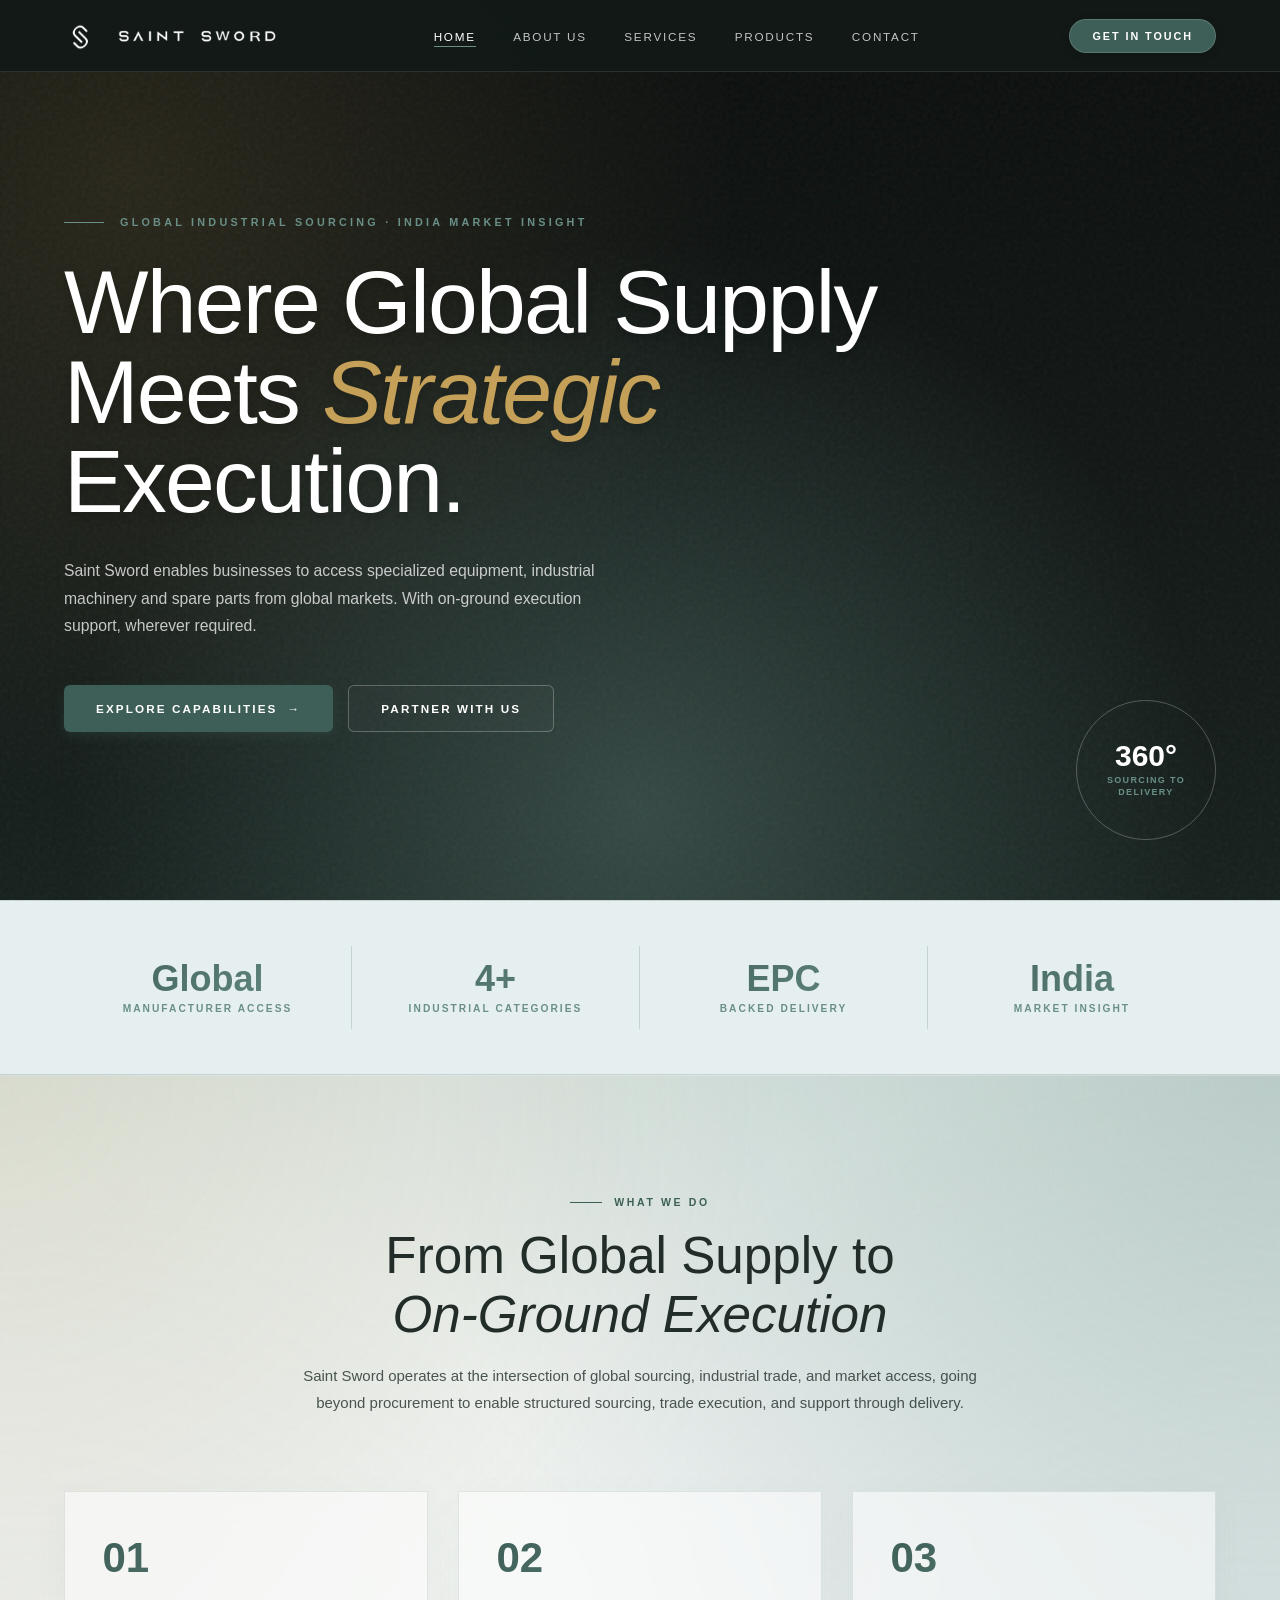
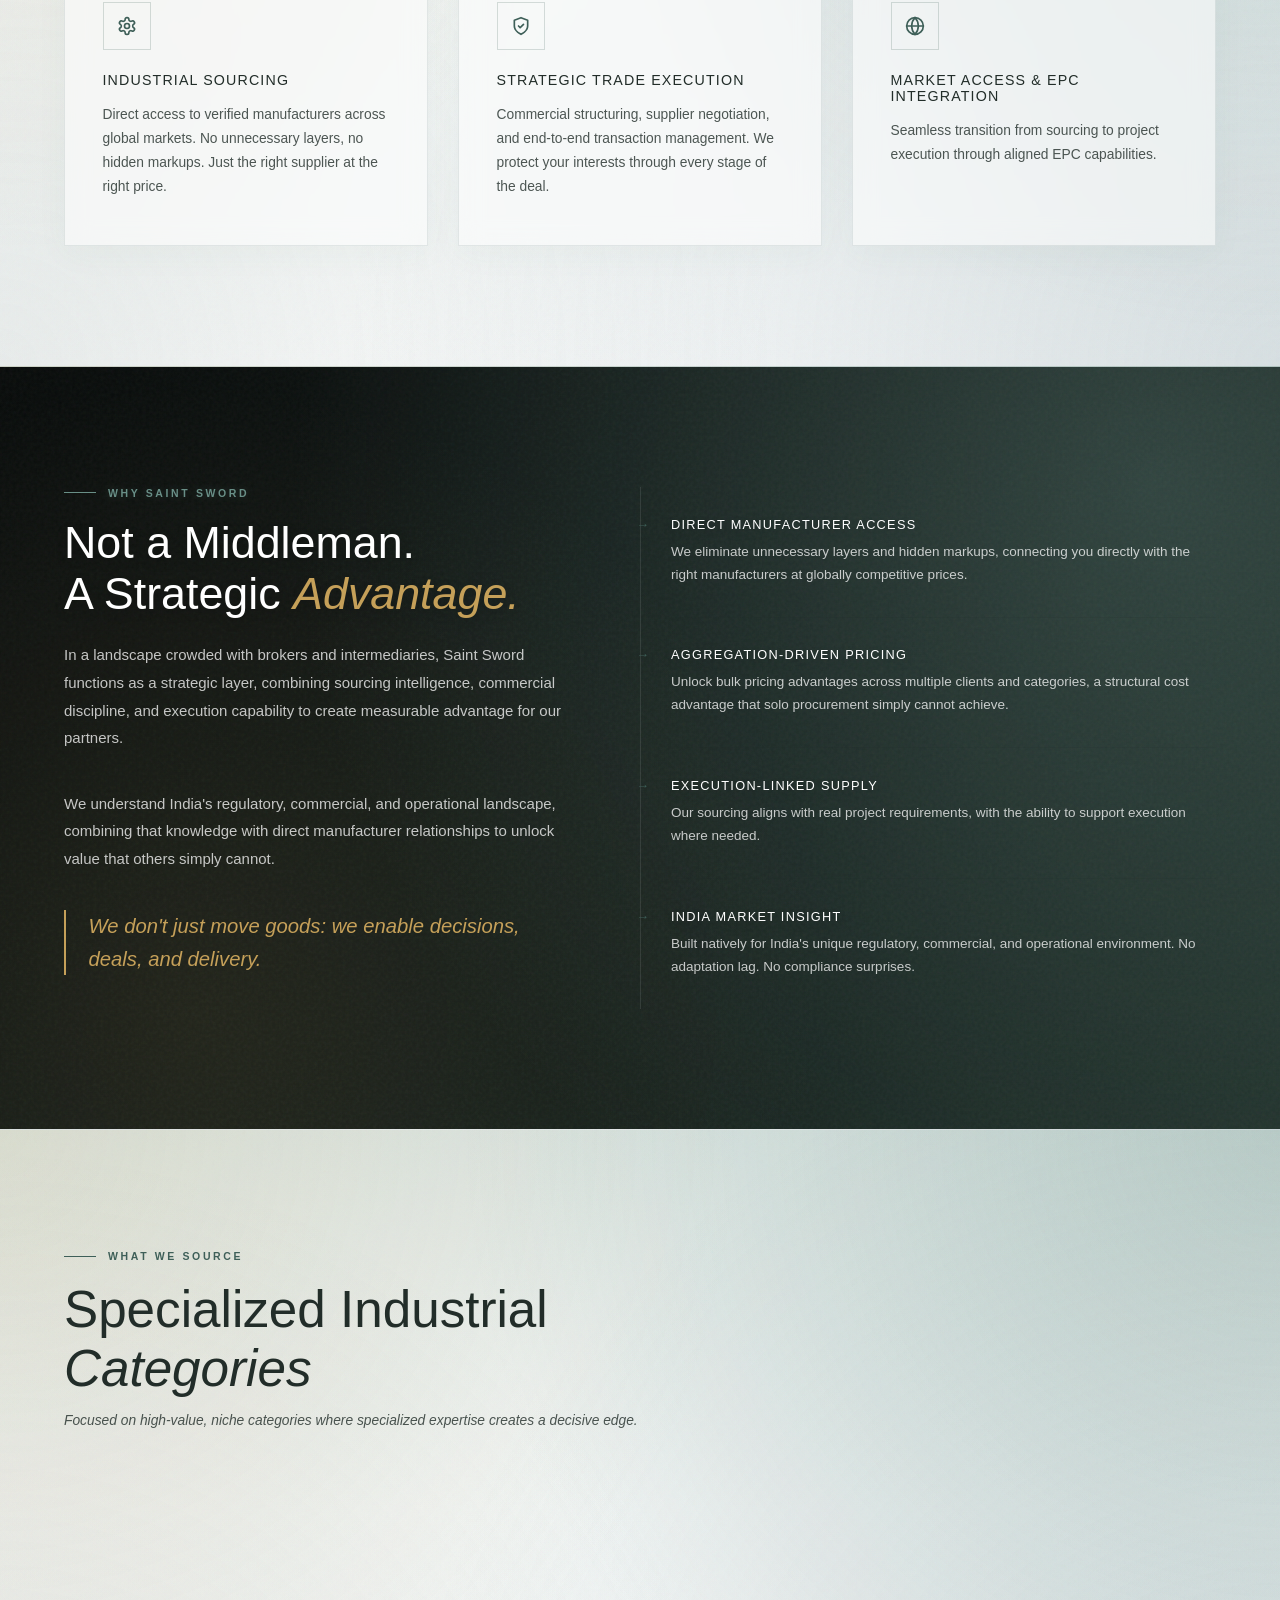
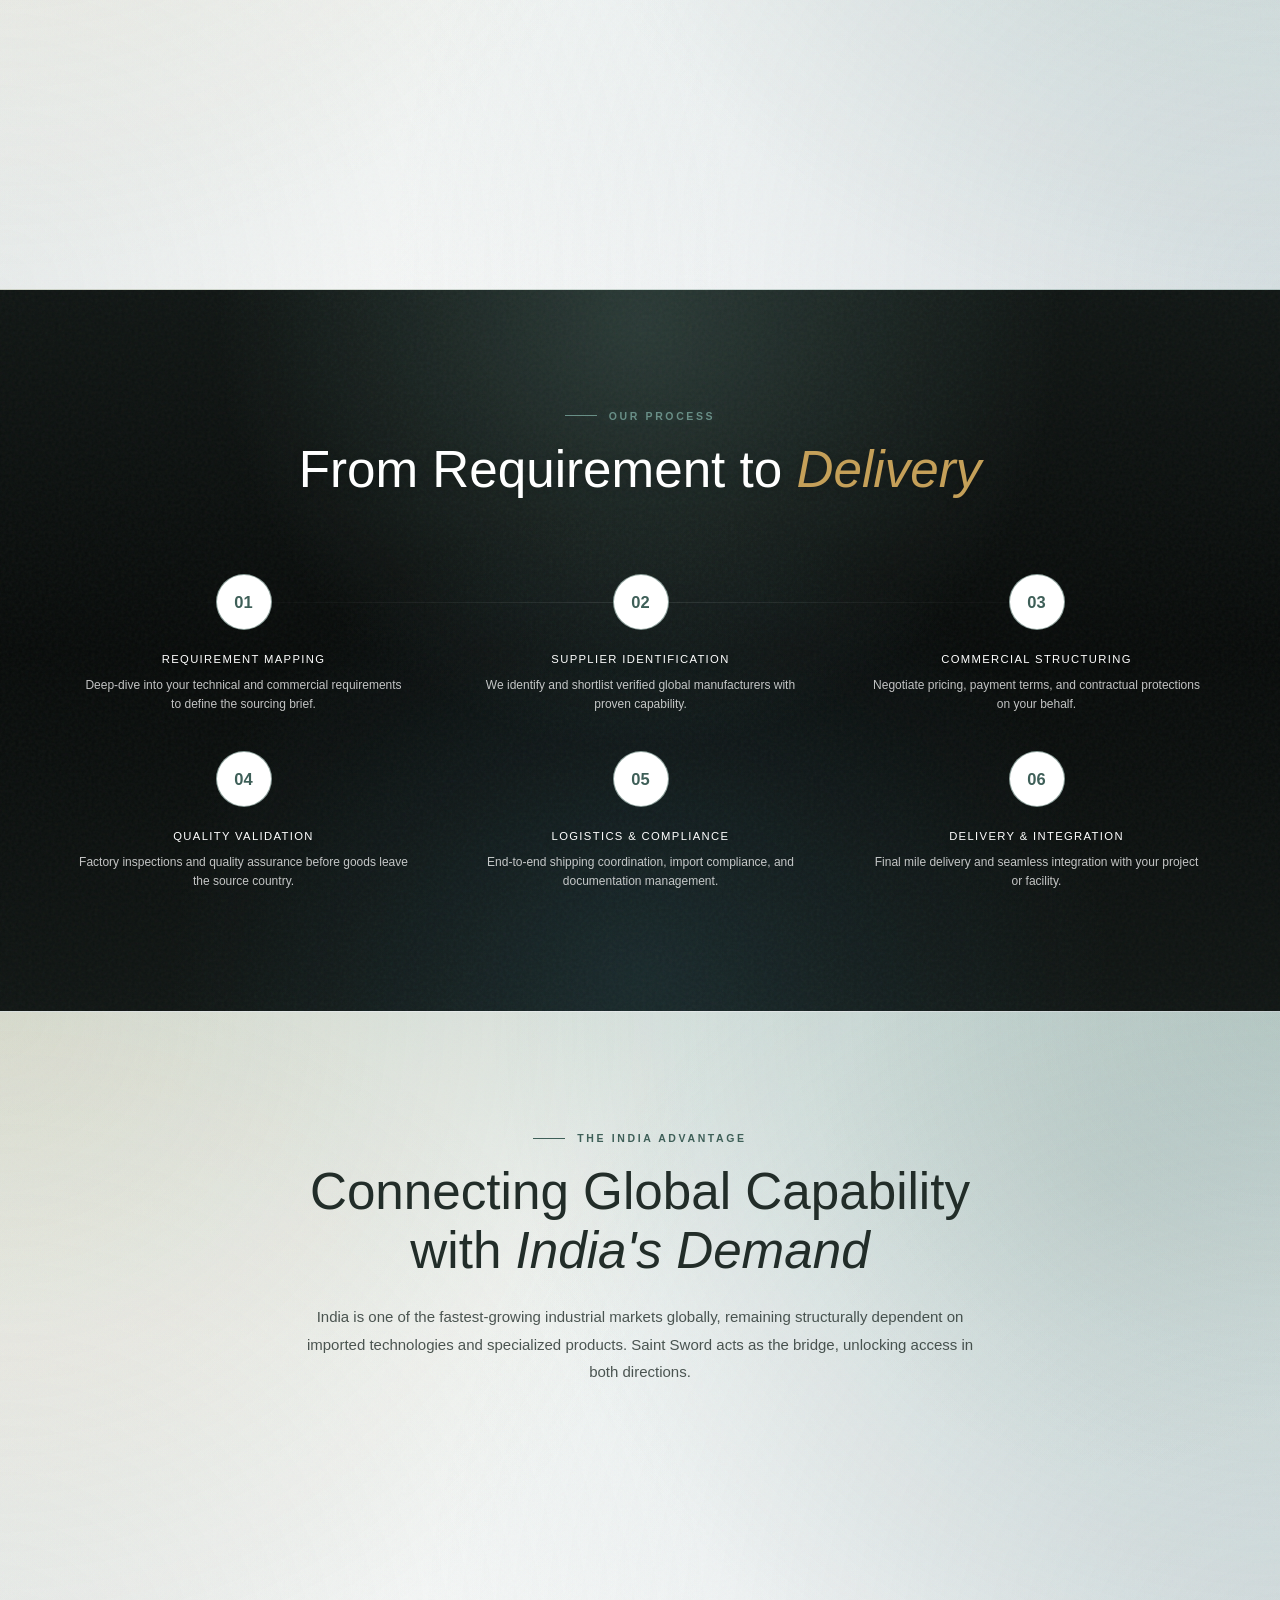
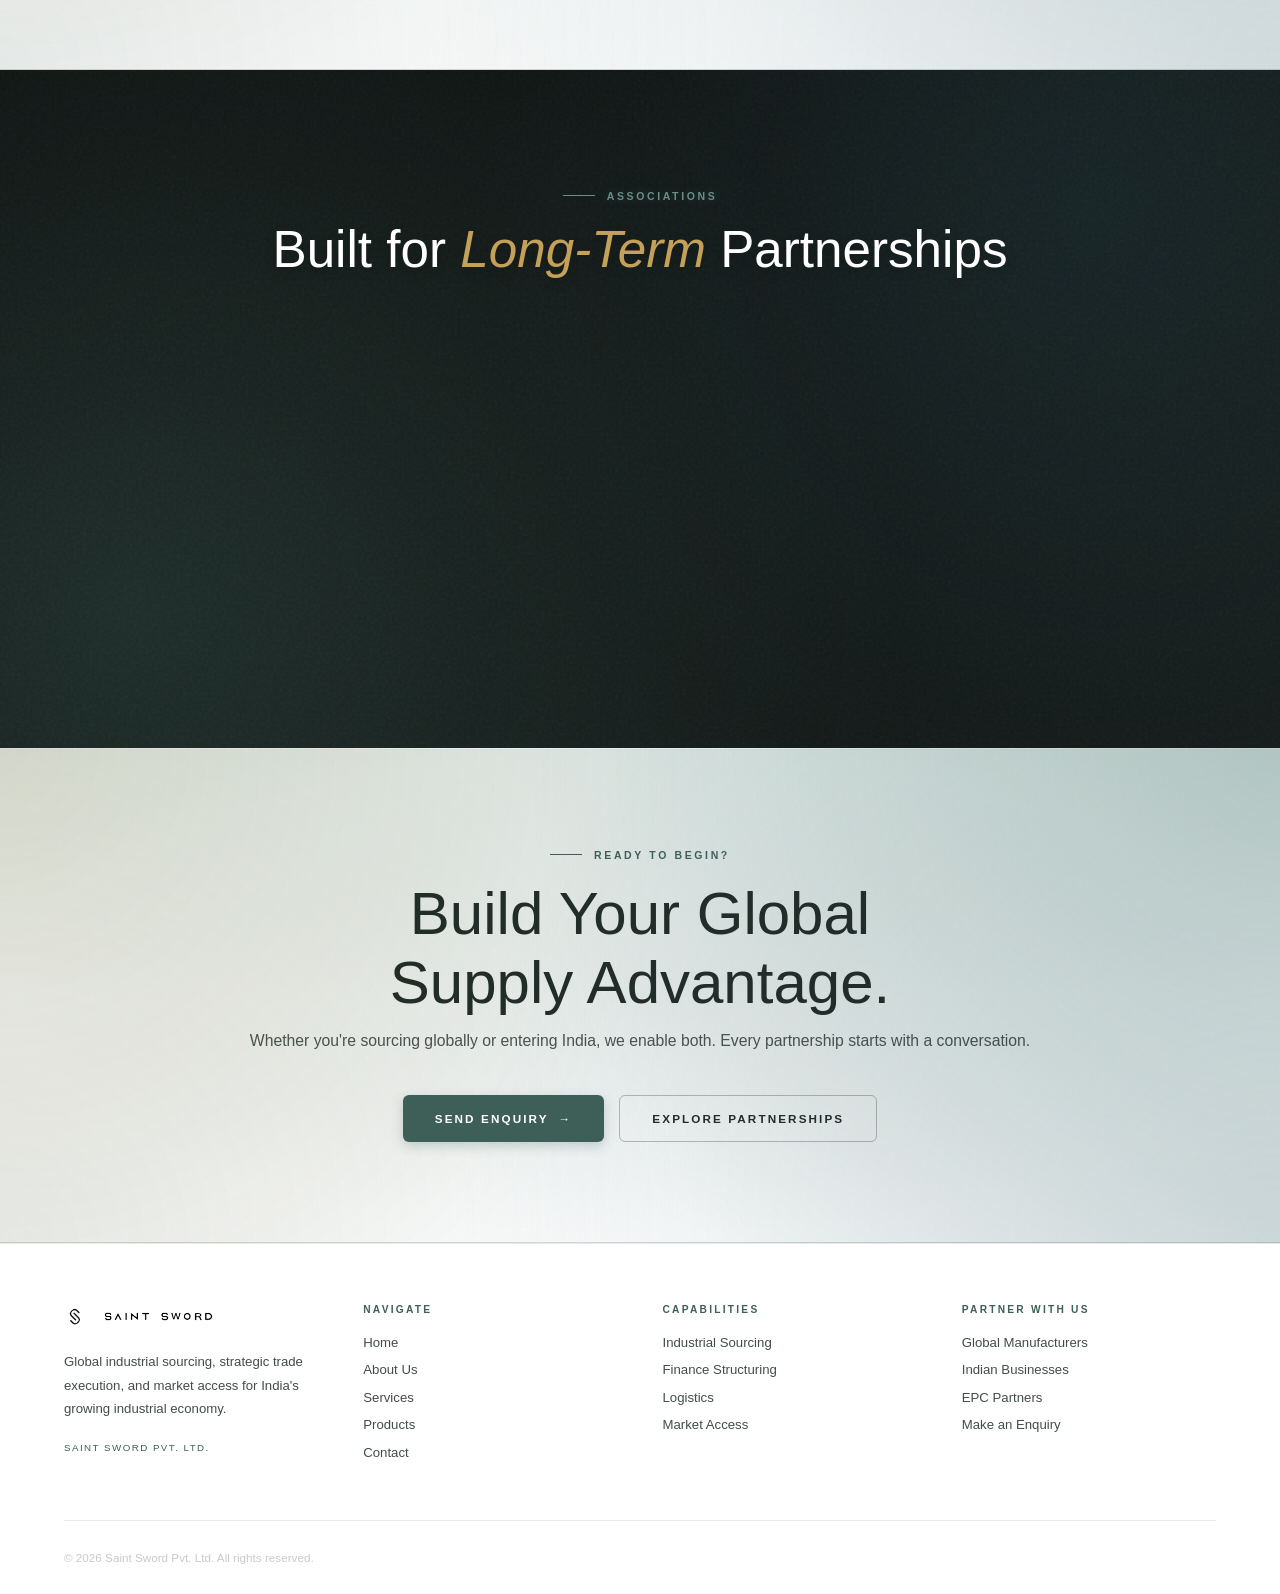
==== index.html @ f6c4bc3e "perf: optimize assets and speed up site loading, refine contact icons style, and adjust navigation b" ====
<!DOCTYPE html>
<html lang="en">

<head>
  <meta charset="UTF-8">
  <meta name="viewport" content="width=device-width, initial-scale=1.0">
  <meta name="description"
    content="Saint Sword is a premier global industrial sourcing and strategic trade execution firm, specializing in market access for India's growing industrial economy.">
  <meta name="theme-color" content="#0E1412">
  <title>Saint Sword Pvt. Ltd. — Global Industrial Sourcing</title>

  <!-- Favicon -->
  <link rel="icon" type="image/png" href="assets/images/logo.png">

  <!-- DNS prefetch for Google Fonts -->
  <link rel="dns-prefetch" href="https://fonts.googleapis.com">
  <link rel="dns-prefetch" href="https://fonts.gstatic.com">

  <!-- Fonts -->
  <link rel="preconnect" href="https://fonts.googleapis.com">
  <link rel="preconnect" href="https://fonts.gstatic.com" crossorigin>
  <link href="https://fonts.googleapis.com/css2?family=Instrument+Serif:ital@0;1&display=swap" rel="stylesheet">
  <link rel="canonical" href="https://saintsword.in/">

  <!-- Custom Styles -->
  <link rel="stylesheet" href="css/style.css?v=3">
</head>

<body>

  <!-- ═══ NAVIGATION ═══ -->
  <nav>
    <div class="nav-logo" onclick="showPage('home')" role="button" aria-label="Saint Sword Home" tabindex="0"
      onkeydown="if(event.key === 'Enter' || event.key === ' ') { showPage('home'); event.preventDefault(); }">
      <div class="nav-logo-mark">
        <img src="assets/images/logo.png" alt="Saint Sword Logo" width="32" height="32" decoding="async">
      </div>
      <div class="nav-logo-text">
        <img src="assets/images/logo-text.png" alt="SAINT SWORD" width="120" height="28" decoding="async">
      </div>
    </div>
    <ul class="nav-links">
      <li><a href="#" onclick="showPage('home', event)" class="active" id="nav-home">Home</a></li>
      <li><a href="#" onclick="showPage('about', event)" id="nav-about">About Us</a></li>
      <li><a href="#" onclick="showPage('services', event)" id="nav-services">Services</a></li>
      <li><a href="#" onclick="showPage('products', event)" id="nav-products">Products</a></li>
      <li><a href="#" onclick="showPage('contact', event)" id="nav-contact">Contact</a></li>
    </ul>
    <button class="nav-cta" onclick="showPage('contact')">Get in Touch</button>
    <div class="hamburger" onclick="toggleMobile()" id="hamburger" role="button" aria-label="Toggle navigation menu"
      tabindex="0"
      onkeydown="if(event.key === 'Enter' || event.key === ' ') { toggleMobile(); event.preventDefault(); }">
      <span></span><span></span><span></span>
    </div>
  </nav>

  <div class="mobile-menu" id="mobileMenu">
    <div class="mobile-logo" onclick="showPage('home');toggleMobile()" role="button" aria-label="Saint Sword Home"
      tabindex="0"
      onkeydown="if(event.key === 'Enter' || event.key === ' ') { showPage('home'); toggleMobile(); event.preventDefault(); }"
      style="display: flex; align-items: center; gap: 10px; cursor: pointer;">
      <div class="nav-logo-mark" style="width: 40px; height: 40px;">
        <img src="assets/images/logo.png" alt="Logo" width="40" height="40" decoding="async">
      </div>
      <div class="nav-logo-text" style="height: 30px;">
        <img src="assets/images/logo-text.png" alt="SAINT SWORD" width="120" height="30" decoding="async"
          style="height: 100%; width: auto; filter: brightness(0) invert(1);">
      </div>
    </div>
    <a href="#" onclick="showPage('home', event);toggleMobile()">Home</a>
    <a href="#" onclick="showPage('about', event);toggleMobile()">About Us</a>
    <a href="#" onclick="showPage('services', event);toggleMobile()">Services</a>
    <a href="#" onclick="showPage('products', event);toggleMobile()">Products</a>
    <a href="#" onclick="showPage('contact', event);toggleMobile()">Contact</a>
  </div>

  <!-- ═══════════════════════════════════════
       HOME PAGE
  ════════════════════════════════════════ -->
  <main id="main-content">
    <div class="page active" id="page-home">

      <!-- Hero -->
      <section class="hero atmospheric-gradient">
        <div class="hero-grid-lines"></div>
        <div class="hero-content">
          <div class="hero-eyebrow">Global Industrial Sourcing · India Market Insight</div>
          <h1>Where Global Supply<br>Meets <em>Strategic</em><br>Execution.</h1>
          <p class="hero-sub">Saint Sword enables businesses to access specialized equipment, industrial machinery and
            spare parts from global markets. With on-ground execution support, wherever required.</p>
          <div class="hero-btns">
            <button class="btn-primary" onclick="showPage('services')">Explore Capabilities <span
                class="btn-arrow">→</span></button>
            <button class="btn-outline" onclick="showPage('contact')">Partner With Us</button>
          </div>
        </div>
        <div class="hero-badge">
          <span class="hero-badge-num">360°</span>
          <span class="hero-badge-text">Sourcing to<br>Delivery</span>
        </div>
      </section>

      <!-- Stats -->
      <div class="stats-strip">
        <div class="container">
          <div class="stat-item">
            <span class="stat-num">Global</span>
            <span class="stat-label">Manufacturer Access</span>
          </div>
          <div class="stat-item">
            <span class="stat-num">4+</span>
            <span class="stat-label">Industrial Categories</span>
          </div>
          <div class="stat-item">
            <span class="stat-num">EPC</span>
            <span class="stat-label">Backed Delivery</span>
          </div>
          <div class="stat-item">
            <span class="stat-num">India</span>
            <span class="stat-label">Market Insight</span>
          </div>
        </div>
      </div>

      <!-- What We Do -->
      <section class="pillars light-atmospheric-gradient">
        <div class="container">
          <div class="pillars-header">
            <div class="label">What We Do</div>
            <h2>From Global Supply to<br><em>On-Ground Execution</em></h2>
            <p>Saint Sword operates at the intersection of global sourcing, industrial trade, and market access, going
              beyond procurement to enable structured sourcing, trade execution, and support through delivery.</p>
          </div>
          <div class="grid-3">
            <div class="pillar-card">
              <span class="pillar-num">01</span>
              <div class="pillar-icon">
                <svg xmlns="http://www.w3.org/2000/svg" width="20" height="20" viewBox="0 0 24 24" fill="none"
                  stroke="currentColor" stroke-width="2" stroke-linecap="round" stroke-linejoin="round">
                  <path
                    d="M12.22 2h-.44a2 2 0 0 0-2 2v.18a2 2 0 0 1-1 1.73l-.43.25a2 2 0 0 1-2 0l-.15-.08a2 2 0 0 0-2.73.73l-.22.38a2 2 0 0 0 .73 2.73l.15.1a2 2 0 0 1 1 1.72v.51a2 2 0 0 1-1 1.74l-.15.09a2 2 0 0 0-.73 2.73l.22.38a2 2 0 0 0 2.73.73l.15-.08a2 2 0 0 1 2 0l.43.25a2 2 0 0 1 1 1.73V20a2 2 0 0 0 2 2h.44a2 2 0 0 0 2-2v-.18a2 2 0 0 1 1-1.73l.43-.25a2 2 0 0 1 2 0l.15.08a2 2 0 0 0 2.73-.73l.22-.39a2 2 0 0 0-.73-2.73l-.15-.08a2 2 0 0 1-1-1.74v-.5a2 2 0 0 1 1-1.74l.15-.09a2 2 0 0 0 .73-2.73l-.22-.38a2 2 0 0 0-2.73-.73l-.15.08a2 2 0 0 1-2 0l-.43-.25a2 2 0 0 1-1-1.73V4a2 2 0 0 0-2-2z" />
                  <circle cx="12" cy="12" r="3" />
                </svg>
              </div>
              <h3>Industrial Sourcing</h3>
              <p>Direct access to verified manufacturers across global markets. No unnecessary layers, no hidden
                markups.
                Just the right supplier at the right price.</p>
            </div>
            <div class="pillar-card">
              <span class="pillar-num">02</span>
              <div class="pillar-icon">
                <svg xmlns="http://www.w3.org/2000/svg" width="20" height="20" viewBox="0 0 24 24" fill="none"
                  stroke="currentColor" stroke-width="2" stroke-linecap="round" stroke-linejoin="round">
                  <path d="M12 22s8-4 8-10V5l-8-3-8 3v7c0 6 8 10 8 10" />
                  <path d="m9 12 2 2 4-4" />
                </svg>
              </div>
              <h3>Strategic Trade Execution</h3>
              <p>Commercial structuring, supplier negotiation, and end-to-end transaction management. We protect your
                interests through every stage of the deal.</p>
            </div>
            <div class="pillar-card">
              <span class="pillar-num">03</span>
              <div class="pillar-icon">
                <svg xmlns="http://www.w3.org/2000/svg" width="20" height="20" viewBox="0 0 24 24" fill="none"
                  stroke="currentColor" stroke-width="2" stroke-linecap="round" stroke-linejoin="round">
                  <circle cx="12" cy="12" r="10" />
                  <path d="M12 2a14.5 14.5 0 0 0 0 20" />
                  <path d="M2 12h20" />
                  <path d="M12 2a14.5 14.5 0 0 1 0 20" />
                </svg>
              </div>
              <h3>Market Access & EPC Integration</h3>
              <p>Seamless transition from sourcing to project execution through aligned EPC capabilities.</p>
            </div>
          </div>
        </div>
      </section>

      <!-- Why Saint Sword -->
      <section class="why atmospheric-gradient">
        <div class="container">
          <div class="why-grid">
            <div class="why-content">
              <div class="label">Why Saint Sword</div>
              <h2>Not a Middleman.<br>A Strategic <em>Advantage.</em></h2>
              <p>In a landscape crowded with brokers and intermediaries, Saint Sword functions as a strategic layer,
                combining sourcing intelligence, commercial discipline, and execution capability to create measurable
                advantage for our partners.</p>
              <p>We understand India's regulatory, commercial, and operational landscape, combining that knowledge with
                direct manufacturer relationships to unlock value that others simply cannot.</p>
              <div class="why-closing">
                We don't just move goods: we enable decisions, deals, and delivery.
              </div>
            </div>
            <div class="why-features">
              <div class="why-feature">
                <h4>Direct Manufacturer Access</h4>
                <p>We eliminate unnecessary layers and hidden markups, connecting you directly with the right
                  manufacturers at globally competitive prices.</p>
              </div>
              <div class="why-feature">
                <h4>Aggregation-Driven Pricing</h4>
                <p>Unlock bulk pricing advantages across multiple clients and categories, a structural cost advantage
                  that
                  solo procurement simply cannot achieve.</p>
              </div>
              <div class="why-feature">
                <h4>Execution-Linked Supply</h4>
                <p>Our sourcing aligns with real project requirements, with the ability to support execution where
                  needed.
                </p>
              </div>
              <div class="why-feature">
                <h4>India Market Insight</h4>
                <p>Built natively for India's unique regulatory, commercial, and operational environment. No adaptation
                  lag. No compliance surprises.</p>
              </div>
            </div>
          </div>
        </div>
      </section>

      <!-- What We Source -->
      <section class="source-section light-atmospheric-gradient">
        <div class="container">
          <div class="source-header">
            <div class="label">What We Source</div>
            <h2>Specialized Industrial<br><em>Categories</em></h2>
            <p>Focused on high-value, niche categories where specialized expertise creates a decisive edge.</p>
          </div>
          <div class="grid-4">
            <div class="source-card">
              <span class="source-icon">⚙️</span>
              <h3>Industrial Equipment & Machinery</h3>
              <p>Heavy-duty and specialized machinery across manufacturing, processing, and infrastructure sectors.</p>
            </div>
            <div class="source-card">
              <span class="source-icon">🌿</span>
              <h3>Emission Control & Environmental Systems</h3>
              <p>Advanced environmental compliance systems for industrial facilities and large-scale operations.</p>
            </div>
            <div class="source-card">
              <span class="source-icon">🧪</span>
              <h3>Specialty Chemicals & Materials</h3>
              <p>High-performance industrial chemicals, composites, and specialty materials for niche applications.</p>
            </div>
            <div class="source-card">
              <span class="source-icon">🏗️</span>
              <h3>Process & Infrastructure Components</h3>
              <p>Critical components for industrial process infrastructure, from valves to structural systems.</p>
            </div>
          </div>
        </div>
      </section>

      <!-- Process -->
      <section class="process atmospheric-gradient">
        <div class="container">
          <div class="process-header">
            <div class="label" style="justify-content:center">Our Process</div>
            <h2>From Requirement to <em>Delivery</em></h2>
          </div>
          <div class="process-steps">
            <div class="process-step">
              <div class="step-num">01</div>
              <h4>Requirement Mapping</h4>
              <p>Deep-dive into your technical and commercial requirements to define the sourcing brief.</p>
            </div>
            <div class="process-step">
              <div class="step-num">02</div>
              <h4>Supplier Identification</h4>
              <p>We identify and shortlist verified global manufacturers with proven capability.</p>
            </div>
            <div class="process-step">
              <div class="step-num">03</div>
              <h4>Commercial Structuring</h4>
              <p>Negotiate pricing, payment terms, and contractual protections on your behalf.</p>
            </div>
            <div class="process-step">
              <div class="step-num">04</div>
              <h4>Quality Validation</h4>
              <p>Factory inspections and quality assurance before goods leave the source country.</p>
            </div>
            <div class="process-step">
              <div class="step-num">05</div>
              <h4>Logistics & Compliance</h4>
              <p>End-to-end shipping coordination, import compliance, and documentation management.</p>
            </div>
            <div class="process-step">
              <div class="step-num">06</div>
              <h4>Delivery & Integration</h4>
              <p>Final mile delivery and seamless integration with your project or facility.</p>
            </div>
          </div>
        </div>
      </section>

      <!-- Bridge -->
      <section class="bridge light-atmospheric-gradient">
        <div class="container">
          <div class="label" style="justify-content:center">The India Advantage</div>
          <h2>Connecting Global Capability<br>with <em>India's Demand</em></h2>
          <p>India is one of the fastest-growing industrial markets globally, remaining structurally dependent on
            imported
            technologies and specialized products. Saint Sword acts as the bridge, unlocking access in both directions.
          </p>
          <div class="bridge-items">
            <div class="bridge-item">
              <span class="bridge-item-icon">→</span>
              <p><strong style="color: var(--white); font-weight: 700; letter-spacing: 0.02em;">Global
                  manufacturers</strong>
                gain a trusted partner with regulatory
                support and customer access.</p>
            </div>
            <div class="bridge-item">
              <span class="bridge-item-icon">→</span>
              <p><strong style="color: var(--white); font-weight: 700; letter-spacing: 0.02em;">Indian
                  businesses</strong>
                access global supply chains with speed,
                cost-efficiency, and operational reliability.</p>
            </div>
            <div class="bridge-item">
              <span class="bridge-item-icon">→</span>
              <p><strong style="color: var(--white); font-weight: 700; letter-spacing: 0.02em;">Projects move
                  faster</strong>
                through our EPC-linked sourcing model,
                eliminating the gap between supply and execution.</p>
            </div>
          </div>
        </div>
      </section>

      <!-- Partnership -->
      <section class="partners atmospheric-gradient">
        <div class="container">
          <div class="label" style="justify-content:center">Associations</div>
          <h2>Built for <em>Long-Term</em> Partnerships</h2>
          <div class="partner-cards">
            <div class="partner-card">
              <div class="partner-type">For Global Manufacturers</div>
              <h3>Enter & Scale<br>in India</h3>
              <p>Leverage our deep India market insight, established relationships, and commercial expertise to
                establish
                and grow your presence in one of the world's most dynamic industrial markets, through a partner you can
                trust.</p>
            </div>
            <div class="partner-card">
              <div class="partner-type">For Indian Businesses</div>
              <h3>Access World-Class<br>Global Supply</h3>
              <p>Unlock access to the world's best manufacturers with the commercial protection, quality assurance, and
                logistical expertise that makes global sourcing reliable, cost-effective, and genuinely competitive.</p>
            </div>
          </div>
        </div>
      </section>

      <!-- CTA -->
      <section class="cta-band light-atmospheric-gradient">
        <div class="container">
          <div class="label" style="justify-content:center">Ready to Begin?</div>
          <h2>Build Your Global<br>Supply Advantage.</h2>
          <p>Whether you're sourcing globally or entering India, we enable both. Every partnership starts with a
            conversation.</p>
          <div class="cta-btns">
            <button class="btn-primary" onclick="showPage('contact')">Send Enquiry <span
                class="btn-arrow">→</span></button>
            <button class="btn-outline" onclick="showPage('contact')">Explore Partnerships</button>
          </div>
        </div>
      </section>

    </div>

    <!-- ═══════════════════════════════════════
       ABOUT PAGE
  ════════════════════════════════════════ -->
    <div class="page" id="page-about">

      <div class="about-hero atmospheric-gradient">
        <div class="about-hero-grid"></div>
        <div class="about-hero-content container">
          <div class="label">About Saint Sword</div>
          <h1>Building the Infrastructure<br>Behind <em>Global Trade</em></h1>
          <p>We exist to bridge the gap between industrial access and operational friction.</p>
        </div>
      </div>

      <section class="about-story light-atmospheric-gradient">
        <div class="container">
          <div class="about-story-grid">
            <div class="about-story-side">
              <div class="label">Our Story</div>
              <h3>The Problem<br>We Were <em>Built to Solve</em></h3>
              <div class="positioning">
                <p>Better sourcing begins with better decisions</p>
              </div>
            </div>
            <div class="about-story-main">
              <p>Industrial demand in India continues to grow across infrastructure, energy, and manufacturing. Yet
                access
                to the right supply remains fragmented. Supplier discovery lacks structure, pricing varies widely, and
                multiple layers often increase cost without improving outcomes.</p>
              <p>Sourcing decisions are also not always aligned with on-ground realities. This leads to delays,
                inefficiencies, and avoidable commercial risk.</p>
              <p>Over time, these gaps have become accepted.</p>
              <p>Saint Sword addresses this by bringing a more structured and commercially disciplined approach to
                sourcing; grounded in global supply dynamics and real execution considerations in India.</p>
            </div>
          </div>
        </div>
      </section>

      <section class="vision-section atmospheric-gradient">
        <div class="container">
          <div class="grid-2">
            <div>
              <div class="label">Our Vision</div>
              <h2>Where Reliability <br> Becomes <em>Reputation<br></em></h2>
              <p>We aim to build long-term trust by working with the right partners, maintaining clarity in every
                transaction, and following through with consistency.</p>
              <p style="margin-top:1.5rem;">Over time, the goal is to build a dependable presence in industrial trade -
                one that clients rely on when decisions carry real commercial weight.</p>
            </div>
            <div style="display:flex;align-items:center;">
              <blockquote>
                "To earn trust through judgment that endures, not transactions that pass."
              </blockquote>
            </div>
          </div>
        </div>
      </section>

      <section class="founder-section">
        <div class="container">
          <div class="founder-grid">
            <div class="founder-visual">
              <div class="founder-frame">
                <img src="assets/images/raahil-talwar.png" alt="Raahil Talwar" loading="lazy" decoding="async"
                  width="300" height="400">
              </div>
              <div class="founder-name-plate">
                <h4>Raahil Talwar</h4>
                <span>Managing Director & CEO</span>
              </div>
            </div>
            <div class="founder-content">
              <div class="label">Team</div>
              <p>Raahil Talwar founded Saint Sword with a clear focus to bring greater structure, clarity, and
                reliability
                into industrial sourcing and trade.</p>
              <p>The traditional model often lacks transparency, depth of relationships, and alignment with real project
                needs. There is a clear opportunity to operate differently by combining better market understanding,
                access to specialized categories, and a more disciplined approach to commercial execution.</p>
              <p>Raahil's focus is on building Saint Sword at that intersection, where supply decisions are informed,
                transactions are well-structured, and outcomes are dependable.</p>
              <p>Beyond facilitating trade, the company is designed to add value across the process, from identifying
                the
                right suppliers to supporting delivery where required. This is the foundation on which the company is
                being built.</p>
              <div style="margin-top:2.5rem;">
                <a href="https://linkedin.com/in/raahiltalwar" class="btn-primary" target="_blank"
                  rel="noopener noreferrer">Connect with Raahil <span class="btn-arrow">→</span></a>
              </div>
            </div>
          </div>
        </div>
      </section>

      <section class="cta-band atmospheric-gradient">
        <div class="container">
          <h2>Partner with Us</h2>
          <p>Whether you're a global manufacturer seeking India entry or an Indian business seeking global supply, let's
            talk.</p>
          <div class="cta-btns">
            <button class="btn-primary" onclick="showPage('contact')">Send Enquiry <span
                class="btn-arrow">→</span></button>
            <button class="btn-outline" onclick="showPage('services')">Explore Our Services</button>
          </div>
        </div>
      </section>

    </div>

    <!-- ═══════════════════════════════════════
       SERVICES PAGE
  ════════════════════════════════════════ -->
    <div class="page" id="page-services">

      <div class="services-hero atmospheric-gradient">
        <div class="container" style="position:relative;z-index:2">
          <div class="label">Our Capabilities</div>
          <h1>What We <em>Do</em></h1>
          <p>Our integrated capabilities are designed to move seamlessly from requirement to delivery across
            geographies,
            categories, and project scales.</p>
        </div>
      </div>

      <div class="service-block light-atmospheric-gradient">
        <div class="service-item" id="service-1">
          <div class="service-meta">
            <span class="service-num">01</span>
            <div class="label">Core Capability</div>
            <h2>Global Industrial Sourcing</h2>
            <p>We identify, validate, and engage the right manufacturers for your specific industrial requirement across
              global markets, with speed precision, and commercial intelligence.</p>
            <ul class="service-list">
              <li>Supplier identification and market mapping</li>
              <li>Factory visits and on-ground validation</li>
              <li>Competitive price negotiation</li>
              <li>Sample procurement and technical review</li>
              <li>Manufacturer relationship management</li>
            </ul>
          </div>
          <div class="service-visual">
            <img src="assets/images/global_industrial_sourcing.jpg" alt="Global Industrial Sourcing" loading="lazy"
              decoding="async" width="800" height="800">
          </div>
        </div>
      </div>

      <div class="service-block light-atmospheric-gradient">
        <div class="service-item reverse" id="service-2">
          <div class="service-meta">
            <span class="service-num">02</span>
            <div class="label">Commercial Layer</div>
            <h2>Trading & Commercial Structuring</h2>
            <p>Beyond sourcing, we manage the commercial architecture of every deal ensuring that pricing, payment
              terms,
              and contractual frameworks are structured in your best interest.</p>
            <ul class="service-list">
              <li>Deal negotiation and term structuring</li>
              <li>Contract drafting and review support</li>
              <li>Risk identification and mitigation</li>
              <li>Payment terms and LC management</li>
              <li>Multi-party commercial coordination</li>
            </ul>
          </div>
          <div class="service-visual">
            <img src="assets/images/commercial_structuring.jpg" alt="Commercial Structuring" loading="lazy"
              decoding="async" width="800" height="800">
          </div>
        </div>
      </div>

      <div class="service-block light-atmospheric-gradient">
        <div class="service-item" id="service-3">
          <div class="service-meta">
            <span class="service-num">03</span>
            <div class="label">Logistics & Compliance</div>
            <h2>Supply Chain Execution</h2>
            <p>From factory floor to project site, we manage the full execution pipeline, coordinating logistics,
              navigating import compliance, and ensuring on-time intact delivery.</p>
            <ul class="service-list">
              <li>Freight coordination (sea and air)</li>
              <li>Import documentation and compliance</li>
              <li>Customs clearance management</li>
              <li>Last-mile delivery coordination</li>
              <li>Quality inspection at source</li>
            </ul>
          </div>
          <div class="service-visual">
            <img src="assets/images/supply_chain_execution.jpg" alt="Supply Chain Execution" loading="lazy"
              decoding="async" width="800" height="800">
          </div>
        </div>
      </div>

      <div class="service-block light-atmospheric-gradient">
        <div class="service-item reverse" id="service-4">
          <div class="service-meta">
            <span class="service-num">04</span>
            <div class="label">India Market Entry</div>
            <h2>Market Access (India)</h2>
            <p>For global manufacturers, we provide the local intelligence, customer access, and commercial support
              needed
              to establish a meaningful, scalable presence in the Indian industrial market.</p>
            <ul class="service-list">
              <li>India market entry strategy</li>
              <li>Customer identification and introductions</li>
              <li>Regulatory and compliance guidance</li>
              <li>EPC partner integration</li>
              <li>Ongoing commercial representation</li>
            </ul>
          </div>
          <div class="service-visual">
            <img src="assets/images/india_market_access.jpg" alt="India Market Access" loading="lazy" decoding="async"
              width="800" height="800">
          </div>
        </div>
      </div>

      <section class="cta-band atmospheric-gradient">
        <div class="container">
          <h2>Need a Specific<br><em>Capability?</em></h2>
          <p>Every engagement is tailored. Tell us your requirement and we'll structure the right solution.</p>
          <div class="cta-btns">
            <button class="btn-primary" onclick="showPage('contact')">Discuss Your Requirement <span
                class="btn-arrow">→</span></button>
            <button class="btn-outline" onclick="showPage('products')">View Product Categories</button>
          </div>
        </div>
      </section>

    </div>

    <!-- ═══════════════════════════════════════
       PRODUCTS PAGE
  ════════════════════════════════════════ -->
    <div class="page" id="page-products">

      <div class="products-hero atmospheric-gradient">
        <div class="container" style="position:relative;z-index:2">
          <div class="label">Industrial Categories</div>
          <h1>What We <em>Source</em></h1>
          <p>We focus on specialized, high-value industrial categories where deep expertise and direct manufacturer
            relationships create genuine competitive advantage.</p>
        </div>
      </div>

      <section class="products-grid light-atmospheric-gradient">
        <div class="container">
          <div class="products-intro">
            <div class="label" style="justify-content:center">Our Sourcing Scope</div>
            <h2>Specialized. Niche. <em>Margin-Accretive.</em></h2>
            <p>Saint Sword focuses exclusively on industrial categories where specialized knowledge, supplier
              relationships, and sourcing discipline create measurable value.</p>
          </div>

          <div class="product-category open" onclick="toggleCategory(this)">
            <div class="product-cat-header">
              <span class="product-cat-num">01</span>
              <div class="product-cat-title">
                <h3>Industrial Equipment & Machinery</h3>
                <p>Heavy-duty processing and manufacturing equipment</p>
              </div>
              <span class="product-cat-arrow">→</span>
            </div>
            <div class="product-cat-body">
              <div class="product-tags">
                <span class="product-tag">Crushing & Grinding Equipment</span>
                <span class="product-tag">Conveyors & Material Handling</span>
                <span class="product-tag">Industrial Pumps & Compressors</span>
                <span class="product-tag">Heat Exchangers</span>
                <span class="product-tag">Mixing & Blending Systems</span>
                <span class="product-tag">Filtration Equipment</span>
                <span class="product-tag">Reactor Vessels</span>
                <span class="product-tag">Industrial Dryers</span>
                <span class="product-tag">Boilers & Pressure Vessels</span>
              </div>
            </div>
          </div>

          <div class="product-category" onclick="toggleCategory(this)">
            <div class="product-cat-header">
              <span class="product-cat-num">02</span>
              <div class="product-cat-title">
                <h3>Emission Control & Environmental Systems</h3>
                <p>Advanced environmental compliance and air quality management</p>
              </div>
              <span class="product-cat-arrow">→</span>
            </div>
            <div class="product-cat-body">
              <div class="product-tags">
                <span class="product-tag">Electrostatic Precipitators (ESP)</span>
                <span class="product-tag">Bag Filter Systems</span>
                <span class="product-tag">Wet Scrubbers</span>
                <span class="product-tag">Selective Catalytic Reduction (SCR)</span>
                <span class="product-tag">Flue Gas Desulfurization</span>
                <span class="product-tag">De-NOx Systems</span>
                <span class="product-tag">Industrial Cyclones</span>
                <span class="product-tag">Activated Carbon Systems</span>
                <span class="product-tag">Catalytic Oxidise</span>
                <span class="product-tag">Flare System</span>
              </div>
            </div>
          </div>

          <div class="product-category" onclick="toggleCategory(this)">
            <div class="product-cat-header">
              <span class="product-cat-num">03</span>
              <div class="product-cat-title">
                <h3>Specialty Chemicals & Materials</h3>
                <p>High-performance industrial chemicals, composites, and advanced materials</p>
              </div>
              <span class="product-cat-arrow">→</span>
            </div>
            <div class="product-cat-body">
              <div class="product-tags">
                <span class="product-tag">Industrial Catalysts</span>
                <span class="product-tag">Specialty Polymers & Resins</span>
                <span class="product-tag">Activated Alumina & Silica Gel</span>
                <span class="product-tag">Zeolites & Molecular Sieves</span>
                <span class="product-tag">Corrosion Inhibitors</span>
                <span class="product-tag">Advanced Composites</span>
                <span class="product-tag">High-Performance Coatings</span>
                <span class="product-tag">Industrial Lubricants & Additives</span>
              </div>
            </div>
          </div>

          <div class="product-category" onclick="toggleCategory(this)">
            <div class="product-cat-header">
              <span class="product-cat-num">04</span>
              <div class="product-cat-title">
                <h3>Process & Infrastructure Components</h3>
                <p>Critical components for industrial process and facility infrastructure</p>
              </div>
              <span class="product-cat-arrow">→</span>
            </div>
            <div class="product-cat-body">
              <div class="product-tags">
                <span class="product-tag">Industrial Valves & Actuators</span>
                <span class="product-tag">Instrumentation & Control Systems</span>
                <span class="product-tag">Structural Steel & Fabrications</span>
                <span class="product-tag">Process Piping Systems</span>
                <span class="product-tag">Electrical Switchgear & Panels</span>
                <span class="product-tag">Insulation Systems</span>
                <span class="product-tag">Safety & Relief Equipment</span>
                <span class="product-tag">Refractory Materials</span>
                <span class="product-tag">Compressor Unit</span>
                <span class="product-tag">Flow Meters</span>
                <span class="product-tag">Pre-Fabricated Containers</span>
              </div>
            </div>
          </div>

        </div>
      </section>

      <div class="products-note atmospheric-gradient">
        <div class="container" style="text-align:center">
          <div class="label" style="justify-content:center">Custom Requirements</div>
          <h3>Don't See Your Category?<br><em>That's exactly when you should call us.</em></h3>
          <p>Our sourcing capability extends beyond these categories. Tell us your requirement and we'll do the rest.
          </p>
          <button class="btn-primary" onclick="showPage('contact')">Discuss Your Requirement <span
              class="btn-arrow">→</span></button>
        </div>
      </div>

    </div>

    <!-- ═══════════════════════════════════════
       CONTACT PAGE
  ════════════════════════════════════════ -->
    <div class="page" id="page-contact">
      <div class="contact-page atmospheric-gradient">
        <div class="contact-grid">
          <div class="contact-info">
            <div class="label">Get in Touch</div>
            <h1>Let's Build <em>Together.</em></h1>
            <p>Every partnership starts with a conversation. Whether you have a specific requirement in mind or wish to
              explore with Saint Sword, we are here to support.</p>
            <div class="contact-details">
              <div class="contact-detail">
                <div class="detail-icon">
                  <svg viewBox="0 0 24 24">
                    <rect width="20" height="16" x="2" y="4" rx="2"></rect>
                    <path d="m22 7-8.97 5.7a1.94 1.94 0 0 1-2.06 0L2 7"></path>
                  </svg>
                </div>
                <div class="detail-text">
                  <h5>Email</h5>
                  <p>info@saintsword.in</p>
                </div>
              </div>
              <div class="contact-detail">
                <div class="detail-icon">
                  <svg viewBox="0 0 24 24">
                    <path
                      d="M22 16.92v3a2 2 0 0 1-2.18 2 19.79 19.79 0 0 1-8.63-3.07 19.5 19.5 0 0 1-6-6 19.79 19.79 0 0 1-3.07-8.67A2 2 0 0 1 4.11 2h3a2 2 0 0 1 2 1.72 12.84 12.84 0 0 0 .7 2.81 2 2 0 0 1-.45 2.11L8.09 9.91a16 16 0 0 0 6 6l1.27-1.27a2 2 0 0 1 2.11-.45 12.84 12.84 0 0 0 2.81.7A2 2 0 0 1 22 16.92z">
                    </path>
                  </svg>
                </div>
                <div class="detail-text">
                  <h5>Phone</h5>
                  <p>+91 99204 34321</p>
                </div>
              </div>
              <div class="contact-detail">
                <div class="detail-icon">
                  <svg viewBox="0 0 24 24">
                    <path d="M20 10c0 6-8 12-8 12s-8-6-8-12a8 8 0 0 1 16 0Z"></path>
                    <circle cx="12" cy="10" r="3"></circle>
                  </svg>
                </div>
                <div class="detail-text">
                  <h5>Registered Office</h5>
                  <p>Mumbai, India (Operating Globally)</p>
                </div>
              </div>
              <div class="contact-detail">
                <div class="detail-icon">
                  <svg viewBox="0 0 24 24">
                    <circle cx="12" cy="12" r="10"></circle>
                    <polyline points="12 6 12 12 16 14"></polyline>
                  </svg>
                </div>
                <div class="detail-text">
                  <h5>Response Time</h5>
                  <p>We respond to all enquiries within 24 business hours</p>
                </div>
              </div>
            </div>
          </div>

          <div class="contact-form-wrap">
            <h3>Send an Enquiry</h3>
            <form id="contactForm" action="https://formspree.io/f/xykolwqo" method="POST">
              <div class="form-row">
                <div class="form-group">
                  <label>Your Name <span style="color: var(--gold)">*</span></label>
                  <input type="text" id="f-name" name="name" autocomplete="name" placeholder="Full name" required>
                </div>
                <div class="form-group">
                  <label>Company <span style="color: var(--gold)">*</span></label>
                  <input type="text" id="f-company" name="company" autocomplete="organization"
                    placeholder="Company name" required>
                </div>
              </div>
              <div class="form-row">
                <div class="form-group">
                  <label>Email Address <span style="color: var(--gold)">*</span></label>
                  <input type="email" id="f-email" name="email" autocomplete="email" placeholder="you@company.com"
                    required>
                </div>
                <div class="form-group">
                  <label>Contact Number <span style="color: var(--gold)">*</span></label>
                  <input type="tel" id="f-whatsapp" name="whatsapp" autocomplete="tel"
                    placeholder="+ Country Code XXXXX XXXXX" required>
                </div>
              </div>
              <div class="form-group">
                <label>Enquiry Type <span style="color: var(--gold)">*</span></label>
                <select id="f-type" name="type" required>
                  <option value="">Select an option</option>
                  <option>Industrial Sourcing Requirement</option>
                  <option>Freight & Logistics</option>
                  <option>Financing & Commercial Structuring</option>
                  <option>India Market Entry (Global Manufacturers)</option>
                  <option>Partnership Exploration</option>
                  <option>Other</option>
                </select>
              </div>
              <div class="form-group">
                <label>Your Requirement <span style="color: var(--gold)">*</span></label>
                <textarea id="f-message" name="message" required
                  placeholder="Describe your requirement, product category, estimated volumes, and any other relevant details..."></textarea>
              </div>
              <button type="submit" class="form-submit">Send Enquiry <span class="btn-arrow">→</span></button>
            </form>
            <div class="form-success" id="formSuccess">
              <h4>Message Received.</h4>
              <p>Thank you for reaching out to Saint Sword. We'll review your enquiry and respond within 24 business
                hours.</p>
            </div>
          </div>
        </div>
      </div>
    </div>

  </main>

  <!-- ═══ FOOTER ═══ -->
  <footer>
    <div class="footer-grid">
      <div class="footer-brand">
        <span class="footer-logo" onclick="showPage('home')" role="button" aria-label="Saint Sword Home" tabindex="0"
          onkeydown="if(event.key === 'Enter' || event.key === ' ') { showPage('home'); event.preventDefault(); }">
          <div class="nav-logo-mark" style="width: 24px; height: 24px; margin-bottom: 0;">
            <img src="assets/images/logo.png" alt="Logo" width="24" height="24" decoding="async">
          </div>
          <div class="nav-logo-text" style="height: 22px;">
            <img src="assets/images/logo-text.png" alt="SAINT SWORD" width="120" height="22" decoding="async"
              style="height: 100%; width: auto;">
          </div>
        </span>
        <p>Global industrial sourcing, strategic trade execution, and market access for India's growing industrial
          economy.</p>
        <div
          style="font-family:'Syne',sans-serif;font-size:0.65rem;letter-spacing:0.15em;color:var(--gold);text-transform:uppercase;">
          Saint Sword Pvt. Ltd.</div>
      </div>
      <div class="footer-col">
        <h5>Navigate</h5>
        <ul>
          <li><a href="javascript:void(0)" onclick="showPage('home')">Home</a></li>
          <li><a href="javascript:void(0)" onclick="showPage('about')">About Us</a></li>
          <li><a href="javascript:void(0)" onclick="showPage('services')">Services</a></li>
          <li><a href="javascript:void(0)" onclick="showPage('products')">Products</a></li>
          <li><a href="javascript:void(0)" onclick="showPage('contact')">Contact</a></li>
        </ul>
      </div>
      <div class="footer-col">
        <h5>Capabilities</h5>
        <ul>
          <li><a href="javascript:void(0)" onclick="scrollToService(1)">Industrial Sourcing</a></li>
          <li><a href="javascript:void(0)" onclick="scrollToService(2)">Finance Structuring</a></li>
          <li><a href="javascript:void(0)" onclick="scrollToService(3)">Logistics</a></li>
          <li><a href="javascript:void(0)" onclick="scrollToService(4)">Market Access</a></li>
        </ul>
      </div>
      <div class="footer-col">
        <h5>Partner With Us</h5>
        <ul>
          <li><a href="javascript:void(0)" onclick="showPage('contact')">Global Manufacturers</a></li>
          <li><a href="javascript:void(0)" onclick="showPage('contact')">Indian Businesses</a></li>
          <li><a href="javascript:void(0)" onclick="showPage('contact')">EPC Partners</a></li>
          <li><a href="javascript:void(0)" onclick="showPage('contact')">Make an Enquiry</a></li>
        </ul>
      </div>
    </div>
    <div class="footer-bottom">
      <p>© 2026 Saint Sword Pvt. Ltd. All rights reserved.</p>
    </div>
  </footer>
  <!-- Scripts -->
  <script src="js/script.js" defer></script>
</body>

</html>
---- css/style.css ----
:root {
  --black: #FFFFFF;
  --deep: #F7FAF9;
  --navy: #F0F5F4;
  --steel: #E6EFEF;
  --gold: #3E5F58;
  --gold-light: #698F87;
  --gold-pale: #DCE7E5;
  --white: #222D29;
  --gray: #698F87;
  --muted: #345E6B;
  --border: rgba(62, 95, 88, 0.2);
  --border-light: rgba(34, 45, 41, 0.1);
}

*,
*::before,
*::after {
  margin: 0;
  padding: 0;
  box-sizing: border-box;
}

html {
  scroll-behavior: smooth;
  font-size: 16px;
  overflow-x: hidden;
  /* Prevent text size adjustment on orientation change in mobile browsers */
  -webkit-text-size-adjust: 100%;
}

body {
  background: var(--deep);
  color: var(--white);
  font-family: 'Helvetica Neue', Helvetica, Arial, sans-serif;
  overflow-x: hidden;
  cursor: default;
  /* Prevent horizontal scroll from long words */
  overflow-wrap: break-word;
  word-wrap: break-word;
}

/* Custom Selection Highlight */
::selection {
  background: var(--gold);
  color: var(--black);
}


img,
video,
canvas,
svg {
  max-width: 100%;
  height: auto;
  display: block;
}

/* Improve interaction on clickable elements (removes mobile 300ms tap delay) */
a,
button,
.nav-cta,
.form-submit,
.btn-primary,
.btn-secondary,
.hamburger,
.product-category {
  touch-action: manipulation;
}

/* Prevent text highlighting on interactive buttons/controls */
.nav-cta,
.form-submit,
.btn-primary,
.btn-secondary,
.hamburger {
  user-select: none;
  -webkit-user-select: none;
}

/* ─── PAGES ─── */
.page {
  display: none;
  opacity: 0;
  /* Skip rendering entirely when page is inactive */
  content-visibility: hidden;
}

.page.active {
  display: block;
  opacity: 1;
  content-visibility: visible;
  animation: pageFadeIn 0.6s ease-in-out forwards;
}

/* ─── NAV ─── */
nav {
  position: fixed;
  top: 0;
  left: 0;
  right: 0;
  z-index: 1000;
  padding: 0 clamp(1rem, 5%, 5%);
  display: flex;
  align-items: center;
  justify-content: space-between;
  height: clamp(64px, 8vh, 72px);
  background: rgba(18, 26, 23, 0.96);
  backdrop-filter: blur(18px);
  -webkit-backdrop-filter: blur(18px);
  border-bottom: 1px solid rgba(255, 255, 255, 0.1);
  transition: all 0.4s;
}

.nav-logo {
  cursor: pointer;
  display: flex;
  align-items: center;
  gap: 12px;
  height: 100%;
}

.nav-logo-mark {
  width: 36px;
  height: 36px;
  display: flex;
  align-items: center;
  justify-content: center;
  transition: transform 0.3s ease;
}

.nav-logo:hover .nav-logo-mark {
  transform: scale(1.05);
}

.nav-logo-mark img {
  width: 100%;
  height: 100%;
  object-fit: contain;
  filter: brightness(0) invert(1);
  /* Forces emblem to be white for visibility on dark green bg */
}

.nav-logo-text {
  height: 32px;
  display: flex;
  align-items: center;
}

.nav-logo-text img {
  height: 100%;
  width: auto;
  object-fit: contain;
  filter: brightness(0) invert(1);
  /* Forces the logo text to be white for visibility on dark green bg */
}

/* Picture elements helper styling to ensure child images scale correctly */
.nav-logo-mark picture {
  display: flex;
  align-items: center;
  justify-content: center;
  width: 100%;
  height: 100%;
}

.nav-logo-text picture {
  display: flex;
  align-items: center;
  height: 100%;
}

.founder-frame picture,
.service-visual picture {
  display: block;
  width: 100%;
  height: 100%;
}


.nav-links {
  display: flex;
  gap: 2.5rem;
  list-style: none;
}

.nav-links a {
  font-family: 'Helvetica Neue', Helvetica, Arial, sans-serif;
  font-size: 0.78rem;
  font-weight: 500;
  letter-spacing: 0.15em;
  text-transform: uppercase;
  color: rgba(255, 255, 255, 0.75);
  text-decoration: none;
  cursor: pointer;
  transition: color 0.3s;
  position: relative;
  padding-bottom: 4px;
}

.nav-links a::after {
  content: '';
  position: absolute;
  bottom: 0;
  left: 0;
  width: 0;
  height: 1px;
  background: var(--gold-light);
  transition: width 0.3s;
}

.nav-links a:hover,
.nav-links a.active {
  color: #FFFFFF;
}

.nav-links a:hover::after,
.nav-links a.active::after {
  width: 100%;
}

.nav-cta {
  font-family: 'Helvetica Neue', Helvetica, Arial, sans-serif;
  font-size: 0.72rem;
  font-weight: 600;
  letter-spacing: 0.18em;
  text-transform: uppercase;
  color: #FFFFFF;
  background: var(--gold);
  border: 1px solid rgba(255, 255, 255, 0.15);
  padding: 10px 22px;
  cursor: pointer;
  border-radius: 30px;
  /* Modern premium pill shape */
  box-shadow: 0 2px 8px rgba(0, 0, 0, 0.15);
  transition: all 0.3s cubic-bezier(0.16, 1, 0.3, 1);
}

.nav-cta:hover {
  background: var(--gold-light);
  border-color: rgba(255, 255, 255, 0.3);
  transform: translateY(-2px);
  box-shadow: 0 4px 12px rgba(105, 143, 135, 0.35);
}

.nav-cta:active {
  transform: translateY(-0.5px) scale(0.97);
}

/* mobile nav */
.hamburger {
  display: none;
  flex-direction: column;
  gap: 6px;
  cursor: pointer;
  padding: 10px;
  margin-right: -10px;
  /* Increase touch target size */
  min-height: 44px;
  min-width: 44px;
  justify-content: center;
  align-items: center;
}

.hamburger span {
  display: block;
  width: 24px;
  height: 1.5px;
  background: #FFFFFF;
  transition: all 0.3s;
}

.mobile-menu {
  display: none;
  position: fixed;
  top: clamp(64px, 8vh, 72px);
  left: 0;
  right: 0;
  bottom: 0;
  background: #0E1412;
  z-index: 999;
  flex-direction: column;
  align-items: center;
  justify-content: center;
  gap: 2.5rem;
  padding: 2rem;
  animation: fadeIn 0.3s ease-out;
}

.mobile-menu.open {
  display: flex;
}

.mobile-logo {
  margin-bottom: 2rem;
  opacity: 0.8;
}

.mobile-menu a {
  font-family: 'Helvetica Neue', Helvetica, Arial, sans-serif;
  font-size: 1.4rem;
  font-weight: 700;
  letter-spacing: 0.1em;
  text-transform: uppercase;
  color: #FFFFFF;
  text-decoration: none;
  cursor: pointer;
  transition: color 0.3s;
}

.mobile-menu a:hover {
  color: var(--gold-light);
}

/* ─── TYPOGRAPHY HELPERS ─── */
.display {
  font-family: 'Instrument Serif', serif;
  font-weight: 300;
  line-height: 1.05;
  letter-spacing: -0.02em;
}

.label {
  font-family: 'Helvetica Neue', Helvetica, Arial, sans-serif;
  font-size: 0.7rem;
  font-weight: 600;
  letter-spacing: 0.25em;
  text-transform: uppercase;
  color: var(--gold);
  display: flex;
  align-items: center;
  gap: 12px;
  margin-bottom: 1.2rem;
}

.label::before {
  content: '';
  display: block;
  width: 32px;
  height: 1px;
  background: var(--gold);
}

.gold {
  color: var(--gold);
}

.italic {
  font-style: italic;
}

/* ─── BUTTONS ─── */
.btn-primary {
  display: inline-flex;
  align-items: center;
  gap: 10px;
  font-family: 'Helvetica Neue', Helvetica, Arial, sans-serif;
  font-size: 0.78rem;
  font-weight: 600;
  letter-spacing: 0.18em;
  text-transform: uppercase;
  color: #FFFFFF;
  background: var(--gold);
  border: none;
  padding: 16px 32px;
  cursor: pointer;
  text-decoration: none;
  border-radius: 6px;
  transition: background 0.3s, transform 0.2s, gap 0.3s, box-shadow 0.3s;
  box-shadow: 0 4px 12px rgba(62, 95, 88, 0.25);
}

.btn-primary:hover {
  background: var(--gold-light);
  transform: translateY(-2px);
  gap: 16px;
  box-shadow: 0 8px 20px rgba(62, 95, 88, 0.4);
}

.btn-outline {
  display: inline-flex;
  align-items: center;
  gap: 10px;
  font-family: 'Helvetica Neue', Helvetica, Arial, sans-serif;
  font-size: 0.78rem;
  font-weight: 600;
  letter-spacing: 0.18em;
  text-transform: uppercase;
  color: rgba(34, 45, 41, 0.85);
  background: transparent;
  border: 1px solid rgba(34, 45, 41, 0.4);
  padding: 16px 32px;
  cursor: pointer;
  text-decoration: none;
  border-radius: 6px;
  transition: border-color 0.3s, color 0.3s, transform 0.2s, background 0.3s;
}

.btn-outline:hover {
  border-color: var(--gold);
  color: var(--gold);
  background: rgba(62, 95, 88, 0.08);
  transform: translateY(-2px);
}

/* Tactile Button Press Feedback */
.btn-primary:active,
.btn-outline:active,
.form-submit:active,
.product-category:active,
.nav-logo:active {
  transform: scale(0.98);
  transition: transform 0.1s cubic-bezier(0.25, 0.46, 0.45, 0.94);
}

/* Interactive Cursor Polish */
.product-category,
.nav-logo {
  cursor: pointer;
}

/* ─── SECTION LAYOUT ─── */
section {
  padding: clamp(4rem, 10vw, 8rem) 5%;
}

.container {
  max-width: 1280px;
  margin: 0 auto;
  width: 100%;
}

.grid-2 {
  display: grid;
  grid-template-columns: repeat(auto-fit, minmax(min(100%, 300px), 1fr));
  gap: clamp(2rem, 5vw, 5rem);
  align-items: center;
}

.grid-3 {
  display: grid;
  grid-template-columns: repeat(auto-fit, minmax(min(100%, 300px), 1fr));
  gap: clamp(1.5rem, 3vw, 2rem);
}

.grid-4 {
  display: grid;
  grid-template-columns: repeat(auto-fit, minmax(min(100%, 260px), 1fr));
  gap: clamp(1rem, 2vw, 1.5rem);
}

/* ─── DIVIDER ─── */
.gold-line {
  width: 60px;
  height: 1px;
  background: linear-gradient(90deg, var(--gold), transparent);
  margin: 2rem 0;
}

/* ─── NOISE TEXTURE OVERLAY ─── */
body::before {
  content: '';
  position: fixed;
  inset: 0;
  background-image: url("data:image/svg+xml,%3Csvg viewBox='0 0 256 256' xmlns='http://www.w3.org/2000/svg'%3E%3Cfilter id='n'%3E%3CfeTurbulence type='fractalNoise' baseFrequency='0.9' numOctaves='4' stitchTiles='stitch'/%3E%3C/filter%3E%3Crect width='100%25' height='100%25' filter='url(%23n)' opacity='0.03'/%3E%3C/svg%3E");
  pointer-events: none;
  z-index: 9999;
  opacity: 0.04;
  /* Reduced opacity for light mode */
}

/* ═══════════════════════════════════════════
 HOME PAGE
═══════════════════════════════════════════ */

/* Hero */
.hero {
  min-height: 100vh;
  display: flex;
  align-items: center;
  padding: 0 5%;
  position: relative;
  overflow: hidden;
}

.hero-logo-accent {
  position: absolute;
  top: clamp(80px, 12vh, 120px);
  right: 5%;
  width: clamp(60px, 10vw, 120px);
  height: auto;
  opacity: 0.08;
  pointer-events: none;
  z-index: 1;
  transform: rotate(-15deg);
  filter: brightness(0);
  opacity: 0.04;
  /* Dark subtle watermark for bright theme */
}


.hero-bg {
  position: absolute;
  inset: 0;
  background:
    radial-gradient(ellipse 80% 60% at 70% 40%, rgba(230, 239, 239, 0.6) 0%, transparent 70%),
    radial-gradient(ellipse 50% 50% at 10% 80%, rgba(62, 95, 88, 0.06) 0%, transparent 60%),
    linear-gradient(to bottom, #dbe5e2 0%, #f5f8f7 50%, #ffffff 100%);
}

.hero-grid-lines {
  display: none !important;
}

.hero-content {
  position: relative;
  z-index: 2;
  max-width: 900px;
  padding-top: clamp(60px, 15vh, 120px);
}

.hero-eyebrow {
  font-family: 'Helvetica Neue', Helvetica, Arial, sans-serif;
  font-size: 0.72rem;
  font-weight: 600;
  letter-spacing: 0.3em;
  text-transform: uppercase;
  color: var(--gold);
  display: flex;
  align-items: center;
  gap: 16px;
  margin-top: 1rem;
  margin-bottom: 2rem;
}

.hero-eyebrow::before {
  content: '';
  display: block;
  width: 40px;
  height: 1px;
  background: var(--gold);
}

.hero h1 {
  font-family: 'Helvetica Neue', Helvetica, Arial, sans-serif;
  font-size: clamp(3.5rem, 7vw, 6.5rem);
  font-weight: 400;
  line-height: 1.0;
  letter-spacing: -0.02em;
  color: var(--white);
  margin-bottom: 2rem;
  text-shadow: 0 2px 10px rgba(34, 45, 41, 0.03);
}

.hero h1 em {
  font-style: italic;
  color: var(--gold);
}

.hero-sub {
  font-size: 1.05rem;
  font-weight: 300;
  color: rgba(34, 45, 41, 0.6);
  line-height: 1.75;
  max-width: 560px;
  margin-bottom: 3rem;
}

.hero-btns {
  display: flex;
  gap: 1rem;
  flex-wrap: wrap;
  margin-bottom: 5rem;
}

.hero-badge {
  position: absolute;
  right: 5%;
  bottom: 4rem;
  width: 140px;
  height: 140px;
  border: 1.5px solid rgba(62, 95, 88, 0.5);
  border-radius: 50%;
  display: flex;
  flex-direction: column;
  align-items: center;
  justify-content: center;
  text-align: center;
  gap: 4px;
  opacity: 0;
  animation: fadeIn 1s 1s forwards;
}

.hero-badge-num {
  font-family: 'Helvetica Neue', Helvetica, Arial, sans-serif;
  font-size: 2rem;
  font-weight: 700;
  color: var(--gold);
  line-height: 1;
}

.hero-badge-text {
  font-family: 'Helvetica Neue', Helvetica, Arial, sans-serif;
  font-size: 0.6rem;
  font-weight: 600;
  letter-spacing: 0.15em;
  text-transform: uppercase;
  color: var(--gray);
  line-height: 1.3;
}

@keyframes fadeUp {
  from {
    opacity: 0;
    transform: translateY(30px);
  }

  to {
    opacity: 1;
    transform: translateY(0);
  }
}

@keyframes fadeIn {
  from {
    opacity: 0;
  }

  to {
    opacity: 1;
  }
}

@keyframes pageFadeIn {
  from {
    opacity: 0;
  }

  to {
    opacity: 1;
  }
}

@keyframes scrollPulse {

  0%,
  100% {
    opacity: 0.4;
  }

  50% {
    opacity: 1;
  }
}

/* Stats strip */
.stats-strip {
  background: var(--steel);
  border-top: 1px solid var(--border);
  border-bottom: 1px solid var(--border);
  padding: 3rem 5%;
}

.stats-strip .container {
  display: grid;
  grid-template-columns: repeat(4, 1fr);
  align-items: center;
}

.stat-item {
  text-align: center;
  padding: 1rem;
  border-right: 1px solid var(--border);
}

.stat-item:last-child {
  border-right: none;
}

.stat-num {
  font-family: 'Helvetica Neue', Helvetica, Arial, sans-serif;
  font-size: clamp(1.8rem, 4vw, 2.4rem);
  font-weight: 700;
  background: linear-gradient(135deg, var(--gold), var(--gold-light));
  -webkit-background-clip: text;
  -webkit-text-fill-color: transparent;
  background-clip: text;
  color: transparent;
  line-height: 1;
  display: block;
}

.stat-label {
  font-family: 'Helvetica Neue', Helvetica, Arial, sans-serif;
  font-size: 0.68rem;
  font-weight: 600;
  letter-spacing: 0.2em;
  text-transform: uppercase;
  color: var(--gray);
  display: block;
  margin-top: 6px;
}

/* What We Do */
.pillars {
  background: var(--black);
}

.pillars-header {
  text-align: center;
  max-width: 680px;
  margin: 0 auto 5rem;
}

.pillars-header .label {
  justify-content: center;
}

.pillars-header h2 {
  font-family: 'Helvetica Neue', Helvetica, Arial, sans-serif;
  font-size: clamp(2.2rem, 4vw, 3.5rem);
  font-weight: 400;
  color: var(--white);
  margin-bottom: 1.2rem;
}

.pillars-header p {
  color: rgba(34, 45, 41, 0.85);
  line-height: 1.8;
}

.pillar-card {
  background: var(--deep);
  border: 1px solid var(--border-light);
  padding: clamp(2rem, 5vw, 3rem) clamp(1.5rem, 4vw, 2.5rem);
  position: relative;
  overflow: hidden;
  transition: border-color 0.4s, transform 0.3s;
}

.pillar-card::before {
  content: '';
  position: absolute;
  top: 0;
  left: 0;
  right: 0;
  height: 2px;
  background: linear-gradient(90deg, var(--gold), transparent);
  transform: scaleX(0);
  transform-origin: left;
  transition: transform 0.4s;
}

.pillar-card:hover {
  border-color: var(--border);
  transform: translateY(-4px);
}

.pillar-card:hover::before {
  transform: scaleX(1);
}

.pillar-num {
  font-family: 'Helvetica Neue', Helvetica, Arial, sans-serif;
  font-size: 2.8rem;
  font-weight: 700;
  background: linear-gradient(135deg, var(--gold), var(--gold-light));
  -webkit-background-clip: text;
  -webkit-text-fill-color: transparent;
  background-clip: text;
  color: transparent;
  line-height: 1;
  margin-bottom: 1.5rem;
  display: block;
}

.pillar-icon {
  width: 48px;
  height: 48px;
  margin-bottom: 1.5rem;
  border: 1px solid var(--border);
  display: flex;
  align-items: center;
  justify-content: center;
  font-size: 1.3rem;
  color: var(--gold);
}

.pillar-card h3 {
  font-family: 'Helvetica Neue', Helvetica, Arial, sans-serif;
  font-size: 0.95rem;
  font-weight: 500;
  letter-spacing: 0.08em;
  text-transform: uppercase;
  color: var(--white);
  margin-bottom: 1rem;
}

.pillar-card p {
  color: rgba(34, 45, 41, 0.85);
  line-height: 1.75;
  font-size: 0.92rem;
}

/* Why Saint Sword */
.why {
  background: var(--deep);
  position: relative;
}

.why-grid {
  display: grid;
  grid-template-columns: 1fr 1fr;
  gap: 0;
}

.why-content {
  padding-right: clamp(0rem, 5vw, 5rem);
}

.why-content h2 {
  font-family: 'Helvetica Neue', Helvetica, Arial, sans-serif;
  font-size: clamp(2.2rem, 3.5vw, 3.2rem);
  font-weight: 400;
  color: var(--white);
  margin-bottom: 1.5rem;
}

.why-content p {
  color: rgba(34, 45, 41, 0.85);
  line-height: 1.85;
  margin-bottom: 2.5rem;
}

.why-closing {
  font-family: 'Helvetica Neue', Helvetica, Arial, sans-serif;
  font-size: 1.35rem;
  font-weight: 500;
  font-style: italic;
  color: #C5A059 !important;
  line-height: 1.6;
  border-left: 2px solid #C5A059 !important;
  padding-left: 1.5rem;
  margin-top: 2rem;
}

.why-features {
  padding-left: clamp(0rem, 3vw, 2rem);
  border-left: 1px solid var(--border-light);
}

.why-feature {
  padding: 2rem 0;
  border-bottom: 1px solid var(--border-light);
  position: relative;
}

.why-feature:last-child {
  border-bottom: none;
}

.why-feature h4 {
  font-family: 'Helvetica Neue', Helvetica, Arial, sans-serif;
  font-size: 0.85rem;
  font-weight: 500;
  letter-spacing: 0.1em;
  text-transform: uppercase;
  color: var(--white);
  margin-bottom: 0.6rem;
}

.why-feature p {
  color: rgba(34, 45, 41, 0.85);
  font-size: 0.9rem;
  line-height: 1.7;
}

.why-feature::before {
  content: '→';
  position: absolute;
  left: -2.3rem;
  color: var(--gold);
  font-size: 0.85rem;
  top: 2rem;
}

/* What We Source */
.source-section {
  background: var(--navy);
}

.source-header {
  margin-bottom: 4rem;
}

.source-header h2 {
  font-family: 'Helvetica Neue', Helvetica, Arial, sans-serif;
  font-size: clamp(2.2rem, 4vw, 3.5rem);
  font-weight: 400;
  color: var(--white);
  margin-bottom: 1rem;
}

.source-header p {
  color: rgba(34, 45, 41, 0.85);
  font-size: 0.92rem;
  font-style: italic;
}

.source-card {
  background: rgba(34, 45, 41, 0.03);
  border: 1px solid var(--border-light);
  padding: 2.5rem;
  transition: background 0.3s, border-color 0.3s;
  cursor: default;
  border-radius: 4px;
}

.source-card:hover {
  background: rgba(62, 95, 88, 0.05);
  border-color: var(--border);
}

.source-icon {
  font-size: 2rem;
  margin-bottom: 1.5rem;
  display: block;
}

.source-card h3 {
  font-family: 'Helvetica Neue', Helvetica, Arial, sans-serif;
  font-size: 0.88rem;
  font-weight: 500;
  letter-spacing: 0.08em;
  text-transform: uppercase;
  color: var(--white);
  margin-bottom: 0.75rem;
}

.source-card p {
  color: rgba(34, 45, 41, 0.85);
  font-size: 0.88rem;
  line-height: 1.7;
}

/* Process */
.process {
  background: var(--black);
}

.process-header {
  text-align: center;
  margin-bottom: 5rem;
}

.process-header h2 {
  font-family: 'Helvetica Neue', Helvetica, Arial, sans-serif;
  font-size: clamp(2.2rem, 4vw, 3.5rem);
  font-weight: 400;
  color: var(--white);
  margin-bottom: 1rem;
}

.process-steps {
  display: grid;
  grid-template-columns: repeat(6, 1fr);
  gap: clamp(1rem, 2vw, 2rem);
  position: relative;
}

.process-steps::before {
  content: '';
  position: absolute;
  top: 28px;
  left: 8%;
  right: 8%;
  height: 1px;
  background: linear-gradient(90deg, transparent, var(--gold), transparent);
}

.process-step {
  text-align: center;
  padding: 0 1rem;
}

.step-num {
  width: 56px;
  height: 56px;
  border: 1.5px solid rgba(62, 95, 88, 0.6);
  border-radius: 50%;
  display: flex;
  align-items: center;
  justify-content: center;
  margin: 0 auto 1.5rem;
  background: var(--black);
  font-family: 'Helvetica Neue', Helvetica, Arial, sans-serif;
  font-size: 1.1rem;
  font-weight: 700;
  color: var(--gold);
  position: relative;
  z-index: 1;
  transition: background 0.3s, border-color 0.3s;
}

.process-step:hover .step-num {
  background: linear-gradient(135deg, var(--gold), var(--gold-light));
  color: #FFFFFF;
  border-color: var(--gold-light);
}

.process-step h4 {
  font-family: 'Helvetica Neue', Helvetica, Arial, sans-serif;
  font-size: 0.75rem;
  font-weight: 500;
  letter-spacing: 0.12em;
  text-transform: uppercase;
  color: var(--white);
  margin-bottom: 0.75rem;
}

.process-step p {
  color: rgba(34, 45, 41, 0.85);
  font-size: 0.8rem;
  line-height: 1.6;
}

/* Bridge */
.bridge {
  background: var(--steel);
  position: relative;
  overflow: hidden;
}

.bridge::before {
  content: '';
  position: absolute;
  right: -10%;
  top: -20%;
  width: 600px;
  height: 600px;
  background: radial-gradient(ellipse, rgba(62, 95, 88, 0.06) 0%, transparent 70%);
  pointer-events: none;
}

.bridge h2 {
  font-family: 'Helvetica Neue', Helvetica, Arial, sans-serif;
  font-size: clamp(2.2rem, 4vw, 3.5rem);
  font-weight: 400;
  color: var(--white);
  margin-bottom: 1.5rem;
  max-width: 700px;
  text-align: center;
  margin-left: auto;
  margin-right: auto;
}

.bridge p {
  color: rgba(34, 45, 41, 0.85);
  line-height: 1.85;
  max-width: 680px;
  margin-bottom: 3rem;
  text-align: center;
  margin-left: auto;
  margin-right: auto;
}

.bridge-items {
  display: grid;
  grid-template-columns: repeat(3, 1fr);
  gap: 1.5rem;
  max-width: 100%;
}

.bridge-item {
  display: flex;
  align-items: flex-start;
  gap: 1rem;
  padding: 1.25rem 1.5rem;
  border: 1px solid var(--border-light);
  background: rgba(34, 45, 41, 0.02);
  border-radius: 4px;
  transition: opacity 0.8s cubic-bezier(0.16, 1, 0.3, 1), transform 0.8s cubic-bezier(0.16, 1, 0.3, 1);
}

.bridge-item-icon {
  color: var(--gold);
  font-size: 1rem;
  margin-top: 2px;
  flex-shrink: 0;
}

.bridge-item p {
  margin: 0;
  color: rgba(34, 45, 41, 0.65);
  font-size: 1.05rem;
  line-height: 1.65;
  text-align: left;
}

/* Partnership */
.partners {
  background: var(--deep);
}

.partners h2 {
  font-family: 'Helvetica Neue', Helvetica, Arial, sans-serif;
  font-size: clamp(2.2rem, 4vw, 3.5rem);
  font-weight: 400;
  color: var(--white);
  margin-bottom: 3.5rem;
  text-align: center;
}

.partner-cards {
  display: grid;
  grid-template-columns: 1fr 1fr;
  gap: 2rem;
}

.partner-card {
  border: 1px solid var(--border-light);
  padding: 3.5rem 3rem;
  position: relative;
  overflow: hidden;
  transition: border-color 0.4s;
}

.partner-card:hover {
  border-color: var(--border);
}

.partner-card::after {
  content: '';
  position: absolute;
  bottom: 0;
  left: 0;
  right: 0;
  height: 2px;
  background: linear-gradient(90deg, var(--gold), transparent);
}

.partner-type {
  font-family: 'Helvetica Neue', Helvetica, Arial, sans-serif;
  font-size: 0.65rem;
  font-weight: 600;
  letter-spacing: 0.25em;
  text-transform: uppercase;
  color: var(--gold);
  margin-bottom: 1.2rem;
  display: flex;
  align-items: center;
  gap: 10px;
}

.partner-type::before {
  content: '';
  display: block;
  width: 24px;
  height: 1px;
  background: var(--gold);
}

.partner-card h3 {
  font-family: 'Helvetica Neue', Helvetica, Arial, sans-serif;
  font-size: 1.9rem;
  font-weight: 400;
  color: var(--white);
  margin-bottom: 1.2rem;
}

.partner-card p {
  color: rgba(34, 45, 41, 0.85);
  line-height: 1.8;
  font-size: 0.95rem;
}

/* CTA Band */
.cta-band {
  background: linear-gradient(135deg, #F7FAF9 0%, #E6EFEF 50%, #F7FAF9 100%);
  border-top: 1px solid var(--border);
  border-bottom: 1px solid var(--border);
  padding: 100px 5%;
  text-align: center;
  position: relative;
  overflow: hidden;
}

.cta-band::before {
  content: '';
  position: absolute;
  inset: 0;
  background: radial-gradient(ellipse at 50% 50%, rgba(62, 95, 88, 0.07) 0%, transparent 70%);
  pointer-events: none;
}

.cta-band h2 {
  font-family: 'Helvetica Neue', Helvetica, Arial, sans-serif;
  font-size: clamp(2.5rem, 5vw, 4rem);
  font-weight: 400;
  color: var(--white);
  margin-bottom: 1rem;
  position: relative;
}

.cta-band p {
  color: rgba(34, 45, 41, 0.85);
  margin-bottom: 3rem;
  font-size: 1.05rem;
  position: relative;
}

.cta-btns {
  display: flex;
  gap: 1rem;
  justify-content: center;
  flex-wrap: wrap;
  position: relative;
}

/* ═══════════════════════════════════════════
 ABOUT PAGE
═══════════════════════════════════════════ */
.about-hero {
  min-height: 65vh;
  display: flex;
  align-items: flex-end;
  padding: 8rem 5% 5rem;
  background:
    radial-gradient(ellipse 80% 60% at 80% 30%, rgba(230, 239, 239, 0.5) 0%, transparent 70%),
    linear-gradient(to bottom, #dbe5e2 0%, #f5f8f7 50%, #ffffff 100%);
  position: relative;
  overflow: hidden;
}

.about-hero-grid {
  display: none !important;
}

.about-hero-content {
  position: relative;
  z-index: 2;
}

.about-hero h1 {
  font-family: 'Helvetica Neue', Helvetica, Arial, sans-serif;
  font-size: clamp(3rem, 6vw, 5.5rem);
  font-weight: 400;
  color: var(--white);
  line-height: 1.05;
  margin-bottom: 1.5rem;
}

.about-hero p {
  font-size: 1.05rem;
  font-weight: 300;
  color: rgba(34, 45, 41, 0.85);
  max-width: 560px;
  line-height: 1.8;
}

.about-story {
  background: var(--black);
}

.about-story-grid {
  display: grid;
  grid-template-columns: repeat(auto-fit, minmax(min(100%, 320px), 1fr));
  gap: clamp(3rem, 8vw, 6rem);
  align-items: start;
}

.about-story-side h3 {
  font-family: 'Helvetica Neue', Helvetica, Arial, sans-serif;
  font-size: 2.2rem;
  font-weight: 400;
  color: var(--white);
  line-height: 1.2;
  margin-bottom: 1.5rem;
}

.about-story-side .positioning {
  border-left: 2px solid var(--gold);
  padding: 1.5rem 2rem;
  background: rgba(62, 95, 88, 0.04);
  margin-top: 2.5rem;
}

.about-story-side .positioning p {
  font-family: 'Instrument Serif', serif;
  font-size: 1.25rem;
  font-weight: 300;
  font-style: italic;
  color: var(--gold);
  line-height: 1.6;
}

.about-story-main p {
  color: rgba(34, 45, 41, 0.6);
  line-height: 1.9;
  margin-bottom: 1.8rem;
  font-size: 0.98rem;
}

.about-story-main p:last-child {
  margin-bottom: 0;
}

/* Vision */
.vision-section {
  background: var(--deep);
  border-top: 1px solid var(--border-light);
}

.vision-section h2 {
  font-family: 'Helvetica Neue', Helvetica, Arial, sans-serif;
  font-size: clamp(2rem, 3.5vw, 3rem);
  font-weight: 400;
  color: var(--white);
  margin-bottom: 1.5rem;
}

.vision-section p {
  color: rgba(34, 45, 41, 0.6);
  line-height: 1.85;
  max-width: 720px;
  font-size: 1rem;
}

.vision-section blockquote {
  font-family: 'Instrument Serif', serif;
  font-size: 1.25rem;
  font-weight: 300;
  font-style: italic;
  color: #C5A059 !important;
  border-left: 2px solid #C5A059 !important;
  padding: 1.5rem 2rem;
  background: rgba(62, 95, 88, 0.04);
  margin: 3rem 0;
  line-height: 1.6;
  max-width: 800px;
}

/* Founder */
.founder-section {
  background: var(--navy);
}

.founder-grid {
  display: grid;
  grid-template-columns: 320px 1fr;
  gap: clamp(2rem, 6vw, 4rem);
  align-items: start;
}

@media (max-width: 900px) {
  .founder-grid {
    grid-template-columns: 1fr;
    gap: 3rem;
  }

  .founder-visual {
    margin: 0 auto;
  }
}

.founder-visual {
  position: relative;
  width: fit-content;
}

.founder-frame {
  aspect-ratio: 3/4;
  max-width: 195px;
  background: linear-gradient(135deg, var(--steel), var(--navy));
  border: 1px solid var(--border);
  display: flex;
  align-items: center;
  justify-content: center;
  font-family: 'Instrument Serif', serif;
  font-size: 5rem;
  font-weight: 300;
  color: rgba(62, 95, 88, 0.3);
  position: relative;
  overflow: hidden;
}

.founder-frame img {
  width: 100%;
  height: 100%;
  object-fit: cover;
}

.founder-frame::before {
  content: '';
  position: absolute;
  bottom: 0;
  left: 0;
  right: 0;
  height: 40%;
  background: linear-gradient(to top, rgba(62, 95, 88, 0.1), transparent);
}

.founder-name-plate {
  position: absolute;
  bottom: -1px;
  left: 0;
  right: 0;
  background: var(--gold);
  padding: 12px 20px;
}

.founder-name-plate h4 {
  font-family: 'Helvetica Neue', Helvetica, Arial, sans-serif;
  font-size: 0.9rem;
  font-weight: 700;
  letter-spacing: 0.05em;
  text-transform: uppercase;
  color: #FFFFFF;
}

.founder-name-plate span {
  font-family: 'Helvetica Neue', Helvetica, Arial, sans-serif;
  font-size: 0.72rem;
  color: rgba(255, 255, 255, 0.85);
  display: block;
  margin-top: 2px;
}

.founder-content {
  max-width: 720px;
}

.founder-content h2 {
  font-family: 'Helvetica Neue', Helvetica, Arial, sans-serif;
  font-size: clamp(2rem, 3vw, 2.8rem);
  font-weight: 400;
  color: var(--white);
  margin-bottom: 1.5rem;
}

.founder-content p {
  color: rgba(34, 45, 41, 0.6);
  line-height: 1.9;
  margin-bottom: 1.5rem;
  font-size: 0.98rem;
}

/* ═══════════════════════════════════════════
 SERVICES PAGE
═══════════════════════════════════════════ */
.services-hero {
  min-height: 55vh;
  display: flex;
  align-items: flex-end;
  padding: 8rem 5% 5rem;
  background: linear-gradient(to bottom, #dbe5e2 0%, #f5f8f7 50%, #ffffff 100%);
  position: relative;
}

.services-hero::after {
  content: '';
  position: absolute;
  bottom: 0;
  left: 0;
  right: 0;
  height: 200px;
  background: linear-gradient(to bottom, transparent, var(--black));
  pointer-events: none;
}

.services-hero h1 {
  font-family: 'Helvetica Neue', Helvetica, Arial, sans-serif;
  font-size: clamp(3rem, 6vw, 5.5rem);
  font-weight: 400;
  color: var(--white);
  line-height: 1.05;
  position: relative;
  z-index: 2;
  margin-bottom: 1.5rem;
}

.services-hero p {
  color: rgba(34, 45, 41, 0.85);
  font-size: 1.05rem;
  max-width: 540px;
  line-height: 1.8;
  position: relative;
  z-index: 2;
}

.service-block {
  background: var(--black);
}

.service-block:nth-child(even) {
  background: var(--deep);
}

.service-item {
  display: grid;
  grid-template-columns: repeat(auto-fit, minmax(min(100%, 320px), 1fr));
  gap: clamp(3rem, 8vw, 5rem);
  align-items: stretch;
  max-width: 1280px;
  margin: 0 auto;
  padding: clamp(4rem, 10vw, 8rem) 5%;
  border-bottom: 1px solid var(--border-light);
}

.service-item:last-child {
  border-bottom: none;
}

.service-item.reverse {
  direction: rtl;
}

.service-item.reverse>* {
  direction: ltr;
}

.service-meta {
  padding-top: 0.5rem;
}

.service-num {
  font-family: 'Helvetica Neue', Helvetica, Arial, sans-serif;
  font-size: 3.5rem;
  font-weight: 700;
  background: linear-gradient(135deg, var(--gold), var(--gold-light));
  -webkit-background-clip: text;
  -webkit-text-fill-color: transparent;
  background-clip: text;
  color: transparent;
  line-height: 1;
  display: block;
  margin-bottom: 1rem;
}

.service-meta h2 {
  font-family: 'Helvetica Neue', Helvetica, Arial, sans-serif;
  font-size: clamp(1.8rem, 3vw, 2.5rem);
  font-weight: 400;
  color: var(--white);
  margin-bottom: 1rem;
}

.service-meta p {
  color: rgba(34, 45, 41, 0.85);
  line-height: 1.8;
  font-size: 0.95rem;
  margin-bottom: 2rem;
}

.service-list {
  list-style: none;
}

.service-list li {
  display: flex;
  align-items: baseline;
  gap: 12px;
  padding: 0.75rem 0;
  border-bottom: 1px solid var(--border-light);
  color: rgba(34, 45, 41, 0.6);
  font-size: 0.92rem;
}

.service-list li::before {
  content: '•';
  color: var(--gold);
  flex-shrink: 0;
  font-size: 1.4rem;
}

.service-visual {
  background: linear-gradient(135deg, var(--steel), var(--navy));
  border: 1px solid var(--border-light);
  /* No fixed aspect-ratio — let it stretch to match the text column height */
  min-height: 320px;
  display: flex;
  align-items: center;
  justify-content: center;
  font-family: 'Instrument Serif', serif;
  font-size: 6rem;
  font-weight: 300;
  color: rgba(62, 95, 88, 0.15);
  position: relative;
  overflow: hidden;
  border-radius: 8px;
}

.service-visual::before {
  display: none !important;
}

.service-visual img {
  width: 100%;
  height: 100%;
  object-fit: cover;
  position: relative;
  z-index: 1;
}

/* ═══════════════════════════════════════════
 PRODUCTS PAGE
═══════════════════════════════════════════ */
.products-hero {
  min-height: 55vh;
  display: flex;
  align-items: flex-end;
  padding: 8rem 5% 5rem;
  background: linear-gradient(to bottom, #dbe5e2 0%, #f5f8f7 50%, #ffffff 100%);
  position: relative;
}

.products-hero h1 {
  font-family: 'Helvetica Neue', Helvetica, Arial, sans-serif;
  font-size: clamp(3rem, 6vw, 5.5rem);
  font-weight: 400;
  color: var(--white);
  line-height: 1.05;
  margin-bottom: 1.5rem;
}

.products-hero p {
  color: rgba(34, 45, 41, 0.85);
  font-size: 1.05rem;
  max-width: 540px;
  line-height: 1.8;
}

.products-grid {
  background: var(--black);
}

.products-intro {
  text-align: center;
  max-width: 680px;
  margin: 0 auto 5rem;
}

.products-intro h2 {
  font-family: 'Helvetica Neue', Helvetica, Arial, sans-serif;
  font-size: clamp(1.5rem, 3vw, 2.2rem);
  font-weight: 400;
  color: var(--white);
  margin-bottom: 1rem;
}

.products-intro p {
  color: rgba(34, 45, 41, 0.85);
  line-height: 1.8;
}


.product-category:hover {
  border-color: var(--border);
}

.product-cat-header {
  display: grid;
  grid-template-columns: 60px 1fr auto;
  align-items: center;
  gap: 2rem;
  padding: 2.5rem;
  cursor: pointer;
  transition: background 0.3s;
}

.product-cat-header:hover {
  background: rgba(34, 45, 41, 0.02);
}

.product-cat-num {
  font-family: 'Helvetica Neue', Helvetica, Arial, sans-serif;
  font-size: 1.8rem;
  font-weight: 700;
  background: linear-gradient(135deg, var(--gold), var(--gold-light));
  -webkit-background-clip: text;
  -webkit-text-fill-color: transparent;
  background-clip: text;
  color: transparent;
  line-height: 1;
}

.product-cat-title h3 {
  font-family: 'Helvetica Neue', Helvetica, Arial, sans-serif;
  font-size: 1rem;
  font-weight: 700;
  letter-spacing: 0.08em;
  text-transform: uppercase;
  color: var(--white);
  margin-bottom: 0.4rem;
  transition: transform 0.3s cubic-bezier(0.25, 0.46, 0.45, 0.94), color 0.3s ease;
}

.product-category:hover .product-cat-title h3 {
  color: var(--gold);
  transform: translateX(4px);
}

.product-cat-title p {
  color: var(--gray);
  font-size: 0.85rem;
}

.product-cat-arrow {
  color: var(--gold);
  font-size: 1.2rem;
  transition: transform 0.3s cubic-bezier(0.16, 1, 0.3, 1), color 0.3s ease;
}

.product-category.open .product-cat-arrow {
  transform: rotate(90deg);
  color: var(--gold-light);
}

.product-cat-body {
  max-height: 0;
  overflow: hidden;
  transition: max-height 0.3s cubic-bezier(0.16, 1, 0.3, 1), border-color 0.25s ease;
  border-top: 1px solid transparent;
  will-change: max-height;
  /* GPU optimization for fast layout calculations */
}

.product-category.open .product-cat-body {
  border-top-color: var(--border-light);
  background-color: var(--white);
  /* #222D29 - Dark green-black from the palette */
}

.product-category {
  border: 1px solid var(--border-light);
  margin-bottom: 2px;
  overflow: hidden;
  transition: border-color 0.25s ease, box-shadow 0.25s ease;
}

.product-category.open {
  border-color: var(--gold);
  /* Highlight open card border */
  box-shadow: 0 10px 25px rgba(34, 45, 41, 0.05);
  /* Professional elevation */
}

.product-tags {
  padding: 2rem 2.5rem 2.5rem;
  display: flex;
  flex-wrap: wrap;
  gap: 0.75rem;
}

.product-tag {
  font-family: 'Helvetica Neue', Helvetica, Arial, sans-serif;
  font-size: 0.7rem;
  font-weight: 600;
  letter-spacing: 0.15em;
  text-transform: uppercase;
  color: #FFFFFF;
  /* High contrast white from the palette */
  border: 1px solid rgba(105, 143, 135, 0.35);
  /* #698F87 (light sage) at 35% opacity */
  background-color: rgba(62, 95, 88, 0.12);
  /* #3E5F58 (medium green) at 12% opacity */
  padding: 8px 16px;
  border-radius: 4px;
  transition: all 0.3s cubic-bezier(0.16, 1, 0.3, 1);
}

.product-tag:hover {
  background-color: var(--gold-light);
  /* #698F87 - Light sage green from the palette */
  border-color: var(--gold-light);
  color: var(--white);
  /* #222D29 - Dark green-black from the palette */
  transform: translateY(-2px);
  /* Pop out effect */
  box-shadow: 0 6px 16px rgba(0, 0, 0, 0.3);
}

.products-note {
  background: var(--steel);
  padding: 80px 5%;
  text-align: center;
}

.products-note h3 {
  font-family: 'Helvetica Neue', Helvetica, Arial, sans-serif;
  font-size: clamp(1.6rem, 3vw, 2.4rem);
  font-weight: 400;
  color: var(--white);
  margin-bottom: 1rem;
}

.products-note p {
  color: rgba(34, 45, 41, 0.85);
  max-width: 560px;
  margin: 0 auto 2.5rem;
  line-height: 1.8;
}

/* ═══════════════════════════════════════════
 CONTACT PAGE
═══════════════════════════════════════════ */
.contact-page {
  background: var(--black);
  min-height: 100vh;
  padding: 140px 5% 100px;
}

.contact-grid {
  display: grid;
  grid-template-columns: repeat(auto-fit, minmax(min(100%, 320px), 1fr));
  gap: clamp(3rem, 8vw, 6rem);
  max-width: 1280px;
  margin: 0 auto;
  align-items: start;
}

.contact-info h1 {
  font-family: 'Helvetica Neue', Helvetica, Arial, sans-serif;
  font-size: clamp(2.5rem, 5vw, 4rem);
  font-weight: 400;
  color: var(--white);
  line-height: 1.1;
  margin-bottom: 1.2rem;
}

.contact-info p {
  color: rgba(34, 45, 41, 0.85);
  line-height: 1.85;
  margin-bottom: 3rem;
  font-size: 1rem;
}

.contact-details {
  display: flex;
  flex-direction: column;
  gap: 1.5rem;
}


.contact-detail:last-child {
  border-bottom: none;
}

.detail-icon {
  width: 54px;
  height: 54px;
  border: 1px solid rgba(197, 160, 89, 0.35);
  border-radius: 50%;
  display: flex;
  align-items: center;
  justify-content: center;
  flex-shrink: 0;
  background: rgba(197, 160, 89, 0.03);
  color: var(--gold);
  transition: all 0.4s cubic-bezier(0.16, 1, 0.3, 1);
}

.detail-icon svg {
  width: 22px;
  height: 22px;
  stroke: var(--gold);
  stroke-width: 1.5;
  fill: none;
  stroke-linecap: round;
  stroke-linejoin: round;
  transition: transform 0.4s cubic-bezier(0.16, 1, 0.3, 1);
}

.contact-detail {
  display: flex;
  align-items: flex-start;
  gap: 1.2rem;
  padding-bottom: 1.5rem;
  border-bottom: 1px solid var(--border-light);
  cursor: pointer;
}

.contact-detail:hover .detail-icon {
  border-color: var(--gold);
  background: rgba(197, 160, 89, 0.1);
  box-shadow: 0 4px 20px rgba(197, 160, 89, 0.15);
}

.contact-detail:hover .detail-icon svg {
  transform: scale(1.1);
}

.detail-text h5 {
  font-family: 'Helvetica Neue', Helvetica, Arial, sans-serif;
  font-size: 0.68rem;
  font-weight: 600;
  letter-spacing: 0.2em;
  text-transform: uppercase;
  color: var(--gold);
  margin-bottom: 4px;
}

.detail-text p {
  color: rgba(34, 45, 41, 0.6);
  font-size: 0.92rem;
}

.contact-form-wrap {
  background: var(--deep);
  border: 1px solid var(--border-light);
  padding: clamp(1.5rem, 5vw, 3.5rem);
}

.contact-form-wrap h3 {
  font-family: 'Helvetica Neue', Helvetica, Arial, sans-serif;
  font-size: 0.85rem;
  font-weight: 700;
  letter-spacing: 0.18em;
  text-transform: uppercase;
  color: var(--gold);
  margin-bottom: 2.5rem;
  display: flex;
  align-items: center;
  gap: 12px;
}

.contact-form-wrap h3::before {
  content: '';
  display: block;
  width: 24px;
  height: 1px;
  background: var(--gold);
}

.form-row {
  display: grid;
  grid-template-columns: 1fr 1fr;
  gap: 1.5rem;
  margin-bottom: 1.5rem;
}

.form-group {
  margin-bottom: 1.5rem;
  display: flex;
  flex-direction: column;
  justify-content: flex-end;
}

.form-group label {
  display: block;
  font-family: 'Helvetica Neue', Helvetica, Arial, sans-serif;
  font-size: 0.76rem;
  font-weight: 700;
  letter-spacing: 0.15em;
  text-transform: uppercase;
  color: var(--gray);
  margin-bottom: 0.65rem;
}

.form-group input,
.form-group select,
.form-group textarea {
  width: 100%;
  background: rgba(34, 45, 41, 0.04);
  border: 1px solid var(--border-light);
  padding: 14px 16px;
  color: var(--white);
  font-family: 'Helvetica Neue', Helvetica, Arial, sans-serif;
  font-size: 1rem;
  line-height: 1.5;
  outline: none;
  border-radius: 4px;
  transition: border-color 0.3s;
  -webkit-appearance: none;
  appearance: none;
}

/* Autofill styling overrides */
.form-group input:-webkit-autofill,
.form-group textarea:-webkit-autofill,
.form-group select:-webkit-autofill {
  -webkit-text-fill-color: var(--white) !important;
  -webkit-box-shadow: 0 0 0px 1000px rgba(34, 45, 41, 0.04) inset !important;
  transition: background-color 5000s ease-in-out 0s;
}

.form-group select {
  cursor: pointer;
}

.form-group select option {
  background: var(--deep);
  color: var(--white);
}

.form-group input:focus,
.form-group select:focus,
.form-group textarea:focus {
  border-color: var(--gold);
}

/* Validation Feedback Styles */
.form-group input.error,
.form-group select.error,
.form-group textarea.error {
  border-color: #b83c3c !important;
  box-shadow: 0 0 0 2px rgba(184, 60, 60, 0.2) !important;
}

.error-message {
  color: #b83c3c;
  font-size: 0.75rem;
  margin-top: 0.4rem;
  display: block;
}

.form-group input.success,
.form-group select.success,
.form-group textarea.success {
  border-color: var(--gold) !important;
}

/* Shake Animation for Invalid Fields */
@keyframes shake {

  0%,
  100% {
    transform: translateX(0);
  }

  20%,
  60% {
    transform: translateX(-5px);
  }

  40%,
  80% {
    transform: translateX(5px);
  }
}

.shake {
  animation: shake 0.4s cubic-bezier(.36, .07, .19, .97) both;
}

.form-group textarea {
  resize: vertical;
  min-height: 120px;
}

.form-group input::placeholder,
.form-group textarea::placeholder {
  color: rgba(34, 45, 41, 0.85);
  font-family: 'Helvetica Neue', Helvetica, Arial, sans-serif;
  font-size: 0.95rem;
}

#f-whatsapp::placeholder {
  font-size: 0.82rem;
}

.form-submit {
  width: 100%;
  font-family: 'Helvetica Neue', Helvetica, Arial, sans-serif;
  font-size: 0.88rem;
  font-weight: 700;
  letter-spacing: 0.18em;
  text-transform: uppercase;
  color: #FFFFFF;
  background: var(--gold);
  border: none;
  padding: 18px;
  cursor: pointer;
  border-radius: 6px;
  transition: background 0.3s;
}

.form-submit:hover {
  background: var(--gold-light);
}

.form-success {
  display: none;
  text-align: center;
  padding: 3rem;
}

.form-success h4 {
  font-family: 'Instrument Serif', serif;
  font-size: 2rem;
  font-weight: 300;
  color: var(--gold);
  margin-bottom: 0.75rem;
}

.form-success p {
  color: rgba(34, 45, 41, 0.85);
}

/* ─── FOOTER ─── */
footer {
  background: var(--black);
  border-top: 1px solid var(--border-light);
  padding: 4rem 5% 2rem;
}

.footer-grid {
  display: grid;
  grid-template-columns: repeat(auto-fit, minmax(min(100%, 200px), 1fr));
  gap: 3rem;
  margin-bottom: 4rem;
  max-width: 1280px;
  margin-left: auto;
  margin-right: auto;
}


.footer-logo {
  display: flex;
  align-items: center;
  gap: 12px;
  margin-bottom: 1.5rem;
  cursor: pointer;
}

.footer-logo .nav-logo-mark img {
  filter: brightness(0) !important;
}

.footer-logo .nav-logo-text img {
  height: 22px;
  filter: brightness(0);
}


.footer-brand p {
  color: rgba(34, 45, 41, 0.85);
  font-size: 0.88rem;
  line-height: 1.75;
  max-width: 280px;
  margin-bottom: 1.5rem;
}

.footer-col h5 {
  font-family: 'Helvetica Neue', Helvetica, Arial, sans-serif;
  font-size: 0.68rem;
  font-weight: 700;
  letter-spacing: 0.22em;
  text-transform: uppercase;
  color: var(--gold);
  margin-bottom: 1.2rem;
}

.footer-col ul {
  list-style: none;
  display: flex;
  flex-direction: column;
  gap: 0.7rem;
}

.footer-col ul li a {
  color: rgba(34, 45, 41, 0.85);
  font-size: 0.88rem;
  text-decoration: none;
  cursor: pointer;
  transition: color 0.3s;
}

.footer-col ul li a:hover {
  color: var(--white);
}

.footer-bottom {
  border-top: 1px solid var(--border-light);
  padding-top: 2rem;
  display: flex;
  justify-content: space-between;
  align-items: center;
  flex-wrap: wrap;
  gap: 1rem;
  max-width: 1280px;
  margin: 0 auto;
}

.footer-bottom p {
  color: rgba(34, 45, 41, 0.25);
  font-size: 0.78rem;
}

.footer-reg {
  color: rgba(34, 45, 41, 0.25);
  font-size: 0.72rem;
  font-family: 'Helvetica Neue', Helvetica, Arial, sans-serif;
  letter-spacing: 0.1em;
}

/* ─── PREMIUM ATMOSPHERIC GRADIENT (SECTION LEVEL) ─── */
.atmospheric-gradient {
  position: relative;
  background:
    url("data:image/svg+xml,%3Csvg viewBox='0 0 256 256' xmlns='http://www.w3.org/2000/svg'%3E%3Cfilter id='noiseFilter'%3E%3CfeTurbulence type='fractalNoise' baseFrequency='0.85' numOctaves='4' stitchTiles='stitch'/%3E%3C/filter%3E%3Crect width='100%25' height='100%25' filter='url(%23noiseFilter)' opacity='0.055'/%3E%3C/svg%3E"),
    radial-gradient(circle at 0% 0%, rgba(197, 160, 89, 0.15) 0%, transparent 55%),
    radial-gradient(circle at 100% 0%, rgba(105, 143, 135, 0.35) 0%, transparent 60%),
    radial-gradient(circle at 100% 100%, rgba(52, 94, 107, 0.32) 0%, transparent 65%),
    radial-gradient(circle at 0% 100%, rgba(62, 95, 88, 0.25) 0%, transparent 55%),
    radial-gradient(circle at 50% 50%, rgba(21, 28, 26, 0.95) 0%, transparent 75%),
    linear-gradient(135deg, #0E1412 0%, #151D1A 50%, #0A0D0C 100%) !important;
  color: #FFFFFF !important;
  overflow: hidden;
}

/* 1. Hero Section - Horizon / Center-Bottom Glow */
.hero.atmospheric-gradient {
  background:
    url("data:image/svg+xml,%3Csvg viewBox='0 0 256 256' xmlns='http://www.w3.org/2000/svg'%3E%3Cfilter id='noiseFilter'%3E%3CfeTurbulence type='fractalNoise' baseFrequency='0.85' numOctaves='4' stitchTiles='stitch'/%3E%3C/filter%3E%3Crect width='100%25' height='100%25' filter='url(%23noiseFilter)' opacity='0.055'/%3E%3C/svg%3E"),
    radial-gradient(circle at 50% 90%, rgba(105, 143, 135, 0.38) 0%, transparent 55%),
    radial-gradient(circle at 10% 20%, rgba(197, 160, 89, 0.15) 0%, transparent 45%),
    linear-gradient(180deg, #090C0B 0%, #0F1513 50%, #151F1C 100%) !important;
  background-size: auto !important;
}

/* 2. Why Section - Diagonal Blend (Top-Right to Bottom-Left) */
.why.atmospheric-gradient {
  background:
    url("data:image/svg+xml,%3Csvg viewBox='0 0 256 256' xmlns='http://www.w3.org/2000/svg'%3E%3Cfilter id='noiseFilter'%3E%3CfeTurbulence type='fractalNoise' baseFrequency='0.85' numOctaves='4' stitchTiles='stitch'/%3E%3C/filter%3E%3Crect width='100%25' height='100%25' filter='url(%23noiseFilter)' opacity='0.05'/%3E%3C/svg%3E"),
    radial-gradient(circle at 90% 15%, rgba(105, 143, 135, 0.35) 0%, transparent 65%),
    radial-gradient(circle at 15% 85%, rgba(197, 160, 89, 0.1) 0%, transparent 50%),
    linear-gradient(135deg, #070A09 0%, #111A17 60%, #1C2B25 100%) !important;
  background-size: auto !important;
}

/* 3. Process Section - Split Top/Bottom Edge-Lit */
.process.atmospheric-gradient {
  background:
    url("data:image/svg+xml,%3Csvg viewBox='0 0 256 256' xmlns='http://www.w3.org/2000/svg'%3E%3Cfilter id='noiseFilter'%3E%3CfeTurbulence type='fractalNoise' baseFrequency='0.85' numOctaves='4' stitchTiles='stitch'/%3E%3C/filter%3E%3Crect width='100%25' height='100%25' filter='url(%23noiseFilter)' opacity='0.055'/%3E%3C/svg%3E"),
    radial-gradient(circle at 50% 5%, rgba(105, 143, 135, 0.3) 0%, transparent 45%),
    radial-gradient(circle at 50% 95%, rgba(52, 94, 107, 0.28) 0%, transparent 50%),
    linear-gradient(180deg, #0E1412 0%, #060908 50%, #0E1412 100%) !important;
  background-size: auto !important;
}

/* 4. Partners Section - Corner Fades & Bottom-Left Focus */
.partners.atmospheric-gradient {
  background:
    url("data:image/svg+xml,%3Csvg viewBox='0 0 256 256' xmlns='http://www.w3.org/2000/svg'%3E%3Cfilter id='noiseFilter'%3E%3CfeTurbulence type='fractalNoise' baseFrequency='0.85' numOctaves='4' stitchTiles='stitch'/%3E%3C/filter%3E%3Crect width='100%25' height='100%25' filter='url(%23noiseFilter)' opacity='0.05'/%3E%3C/svg%3E"),
    radial-gradient(circle at 10% 80%, rgba(62, 95, 88, 0.35) 0%, transparent 60%),
    radial-gradient(circle at 85% 20%, rgba(52, 94, 107, 0.2) 0%, transparent 50%),
    linear-gradient(135deg, #090C0B 0%, #121A18 100%) !important;
  background-size: auto !important;
}

/* 5. Vision Section - Epic Center Glow Bloom */
.vision-section.atmospheric-gradient {
  background:
    url("data:image/svg+xml,%3Csvg viewBox='0 0 256 256' xmlns='http://www.w3.org/2000/svg'%3E%3Cfilter id='noiseFilter'%3E%3CfeTurbulence type='fractalNoise' baseFrequency='0.85' numOctaves='4' stitchTiles='stitch'/%3E%3C/filter%3E%3Crect width='100%25' height='100%25' filter='url(%23noiseFilter)' opacity='0.06'/%3E%3C/svg%3E"),
    radial-gradient(circle at 50% 50%, rgba(105, 143, 135, 0.4) 0%, transparent 60%),
    radial-gradient(circle at 50% 50%, rgba(197, 160, 89, 0.15) 0%, transparent 40%),
    linear-gradient(135deg, #060908 0%, #0F1413 50%, #060908 100%) !important;
  background-size: auto !important;
}

/* 6. Services Hero Section - Upper Horizon Glow */
.services-hero.atmospheric-gradient {
  background:
    url("data:image/svg+xml,%3Csvg viewBox='0 0 256 256' xmlns='http://www.w3.org/2000/svg'%3E%3Cfilter id='noiseFilter'%3E%3CfeTurbulence type='fractalNoise' baseFrequency='0.85' numOctaves='4' stitchTiles='stitch'/%3E%3C/filter%3E%3Crect width='100%25' height='100%25' filter='url(%23noiseFilter)' opacity='0.055'/%3E%3C/svg%3E"),
    radial-gradient(ellipse at 50% 15%, rgba(105, 143, 135, 0.42) 0%, transparent 70%),
    linear-gradient(180deg, #090B0A 0%, #151D1B 65%, #0B0E0D 100%) !important;
  background-size: auto !important;
}

/* 7. Products Hero Section - Spotlight Left Leak */
.products-hero.atmospheric-gradient {
  background:
    url("data:image/svg+xml,%3Csvg viewBox='0 0 256 256' xmlns='http://www.w3.org/2000/svg'%3E%3Cfilter id='noiseFilter'%3E%3CfeTurbulence type='fractalNoise' baseFrequency='0.85' numOctaves='4' stitchTiles='stitch'/%3E%3C/filter%3E%3Crect width='100%25' height='100%25' filter='url(%23noiseFilter)' opacity='0.055'/%3E%3C/svg%3E"),
    radial-gradient(circle at 10% 10%, rgba(105, 143, 135, 0.4) 0%, transparent 60%),
    radial-gradient(circle at 85% 85%, rgba(52, 94, 107, 0.25) 0%, transparent 55%),
    linear-gradient(135deg, #090B0A 0%, #131A18 100%) !important;
  background-size: auto !important;
}

/* 8. CTA Bands - Diagonal Dynamic Light Beam */
.cta-band.atmospheric-gradient {
  background:
    url("data:image/svg+xml,%3Csvg viewBox='0 0 256 256' xmlns='http://www.w3.org/2000/svg'%3E%3Cfilter id='noiseFilter'%3E%3CfeTurbulence type='fractalNoise' baseFrequency='0.85' numOctaves='4' stitchTiles='stitch'/%3E%3C/filter%3E%3Crect width='100%25' height='100%25' filter='url(%23noiseFilter)' opacity='0.06'/%3E%3C/svg%3E"),
    radial-gradient(circle at 80% 50%, rgba(105, 143, 135, 0.38) 0%, transparent 55%),
    radial-gradient(circle at 20% 50%, rgba(197, 160, 89, 0.16) 0%, transparent 50%),
    linear-gradient(135deg, #090D0C 0%, #1C2924 100%) !important;
  background-size: auto !important;
}

/* 9. Contact Page - Split Multi-Glow Panel */
.contact-page.atmospheric-gradient {
  background:
    url("data:image/svg+xml,%3Csvg viewBox='0 0 256 256' xmlns='http://www.w3.org/2000/svg'%3E%3Cfilter id='noiseFilter'%3E%3CfeTurbulence type='fractalNoise' baseFrequency='0.85' numOctaves='4' stitchTiles='stitch'/%3E%3C/filter%3E%3Crect width='100%25' height='100%25' filter='url(%23noiseFilter)' opacity='0.06'/%3E%3C/svg%3E"),
    radial-gradient(circle at 15% 30%, rgba(197, 160, 89, 0.18) 0%, transparent 50%),
    radial-gradient(circle at 85% 70%, rgba(105, 143, 135, 0.35) 0%, transparent 55%),
    linear-gradient(135deg, #090C0B 0%, #121A17 100%) !important;
  background-size: auto !important;
}

.atmospheric-gradient>* {
  position: relative;
  z-index: 2;
}

/* Safeguard absolute elements under atmospheric-gradient */
.atmospheric-gradient>.hero-grid-lines,
.atmospheric-gradient>.hero-logo-accent,
.atmospheric-gradient>.hero-badge,
.atmospheric-gradient>.about-hero-grid {
  position: absolute !important;
}

/* Watermark logo color adjustment for dark theme */
.atmospheric-gradient>.hero-logo-accent {
  filter: brightness(0) invert(1) !important;
  opacity: 0.025 !important;
}

/* Hero elements contrast overrides */
.atmospheric-gradient .hero-eyebrow {
  color: #698F87 !important;
}

.atmospheric-gradient .hero-eyebrow::before {
  background: #698F87 !important;
}

.atmospheric-gradient h1 em,
.atmospheric-gradient h2 em,
.atmospheric-gradient h3 em {
  color: #C5A059 !important;
}

.atmospheric-gradient>.hero-badge {
  border: 1.5px solid rgba(255, 255, 255, 0.25) !important;
}

.atmospheric-gradient>.hero-badge .hero-badge-num {
  color: #FFFFFF !important;
}

.atmospheric-gradient>.hero-badge .hero-badge-text {
  color: #698F87 !important;
}


.atmospheric-gradient h1,
.atmospheric-gradient h2,
.atmospheric-gradient h3,
.atmospheric-gradient h4,
.atmospheric-gradient h5,
.atmospheric-gradient h6,
.atmospheric-gradient strong {
  color: #FFFFFF !important;
  text-shadow: 0 4px 12px rgba(0, 0, 0, 0.2);
}

.atmospheric-gradient .label {
  color: #698F87 !important;
  text-shadow: 0 0 10px rgba(105, 143, 135, 0.3);
}

.atmospheric-gradient .label::before {
  background: #698F87 !important;
}

.atmospheric-gradient .why-closing {
  color: #C5A059 !important;
  border-left-color: #C5A059 !important;
}

.atmospheric-gradient .why-features {
  border-left-color: rgba(255, 255, 255, 0.1) !important;
  border-top-color: rgba(255, 255, 255, 0.1) !important;
}

.atmospheric-gradient .partner-type {
  color: #698F87 !important;
}

.atmospheric-gradient .partner-type::before {
  background: #698F87 !important;
}

.atmospheric-gradient .vision-section blockquote {
  color: #C5A059 !important;
  border-left-color: #C5A059 !important;
  background: rgba(255, 255, 255, 0.03) !important;
}

.atmospheric-gradient.services-hero::after {
  display: none !important;
}


.atmospheric-gradient p,
.atmospheric-gradient li {
  color: rgba(255, 255, 255, 0.75) !important;
}

/* Elegant Glassmorphism / Metallic Sub-elements */
.atmospheric-gradient .pillar-card,
.atmospheric-gradient .partner-card,
.atmospheric-gradient .product-card,
.atmospheric-gradient .source-card {
  background: rgba(255, 255, 255, 0.03) !important;
  border: 1px solid rgba(255, 255, 255, 0.08) !important;
  box-shadow: 0 8px 32px rgba(0, 0, 0, 0.3);
  backdrop-filter: blur(16px);
  -webkit-backdrop-filter: blur(16px);
  transition: all 0.5s cubic-bezier(0.16, 1, 0.3, 1);
}

.atmospheric-gradient .pillar-card:hover,
.atmospheric-gradient .partner-card:hover,
.atmospheric-gradient .product-card:hover,
.atmospheric-gradient .source-card:hover {
  background: rgba(255, 255, 255, 0.06) !important;
  border-color: rgba(105, 143, 135, 0.45) !important;
  box-shadow: 0 20px 50px rgba(0, 0, 0, 0.45), 0 0 20px rgba(105, 143, 135, 0.25);
  transform: translateY(-5px);
}

/* Positioning Box styling inside atmospheric-gradient */
.atmospheric-gradient .positioning {
  border-left: 2px solid #C5A059 !important;
  background: rgba(197, 160, 89, 0.05) !important;
}

.atmospheric-gradient .positioning p {
  color: #E5C483 !important;
  font-size: 1.4rem !important;
  letter-spacing: 0.02em !important;
}

.atmospheric-gradient .pillar-num {
  background: linear-gradient(135deg, var(--gold-light), var(--gold-pale)) !important;
  -webkit-background-clip: text !important;
  -webkit-text-fill-color: transparent !important;
  background-clip: text !important;
  color: transparent !important;
}

.atmospheric-gradient .pillar-icon {
  color: #FFFFFF !important;
  border-color: rgba(255, 255, 255, 0.1) !important;
}

.atmospheric-gradient .pillar-icon svg {
  stroke: #FFFFFF !important;
}

.atmospheric-gradient .process-step:hover .step-num {
  background: linear-gradient(135deg, var(--gold-light), var(--gold-pale)) !important;
  border-color: var(--gold-pale) !important;
  color: #FFFFFF !important;
  box-shadow: 0 0 20px rgba(62, 95, 88, 0.4);
}

.atmospheric-gradient .process-steps::before {
  background: linear-gradient(90deg, transparent, rgba(255, 255, 255, 0.1), transparent) !important;
}

.atmospheric-gradient .btn-outline {
  color: #FFFFFF !important;
  border-color: rgba(255, 255, 255, 0.25) !important;
  background: rgba(255, 255, 255, 0.02);
}

.atmospheric-gradient .btn-outline:hover {
  background: rgba(255, 255, 255, 0.08) !important;
  border-color: #698F87 !important;
}

/* Fix product category headers inside gradient */
.atmospheric-gradient .product-cat-header {
  border-color: rgba(255, 255, 255, 0.1);
}

.atmospheric-gradient .product-cat-num {
  background: linear-gradient(135deg, var(--gold-light), var(--gold-pale));
  -webkit-background-clip: text;
  -webkit-text-fill-color: transparent;
  background-clip: text;
  color: transparent;
}

.atmospheric-gradient .product-tag {
  background: rgba(255, 255, 255, 0.05);
  border-color: rgba(255, 255, 255, 0.1);
  color: rgba(255, 255, 255, 0.8);
}

/* Light Frosted Glass for the Contact Form Wrap */
.atmospheric-gradient .contact-form-wrap {
  background: rgba(247, 250, 249, 0.82) !important;
  /* Semi-translucent light base */
  border: 1px solid rgba(105, 143, 135, 0.35) !important;
  /* Metallic teal border */
  backdrop-filter: blur(16px);
  -webkit-backdrop-filter: blur(16px);
  box-shadow: 0 30px 70px rgba(20, 28, 25, 0.35);
  /* Deep high-end shadow */
  border-radius: 8px;
}

.atmospheric-gradient .contact-form-wrap h3 {
  color: #3E5F58 !important;
  /* Rich brand teal */
  text-shadow: none !important;
}

.atmospheric-gradient .contact-form-wrap h3::before {
  background: #3E5F58 !important;
}

.atmospheric-gradient .contact-form-wrap label {
  color: #3E5F58 !important;
  /* High contrast brand teal labels */
  font-weight: 600 !important;
}

.atmospheric-gradient .contact-form-wrap input,
.atmospheric-gradient .contact-form-wrap select,
.atmospheric-gradient .contact-form-wrap textarea {
  background: rgba(255, 255, 255, 0.65) !important;
  /* Translucent inputs */
  border: 1px solid rgba(62, 95, 88, 0.22) !important;
  /* Teal input borders */
  color: #222D29 !important;
  /* Dark charcoal text */
}

.atmospheric-gradient .contact-form-wrap input::placeholder,
.atmospheric-gradient .contact-form-wrap textarea::placeholder {
  color: rgba(62, 95, 88, 0.6) !important;
  /* Readable teal-gray placeholders */
}

.atmospheric-gradient .contact-form-wrap input:focus,
.atmospheric-gradient .contact-form-wrap select:focus,
.atmospheric-gradient .contact-form-wrap textarea:focus {
  border-color: #698F87 !important;
  background: #FFFFFF !important;
  /* Fully opaque on focus */
  box-shadow: 0 0 10px rgba(105, 143, 135, 0.25) !important;
}

.atmospheric-gradient .contact-form-wrap select option {
  background: #F7FAF9 !important;
  color: #222D29 !important;
}

.atmospheric-gradient .contact-form-wrap .btn-primary {
  background: #3E5F58 !important;
  /* Deep brand teal button */
  color: #FFFFFF !important;
  box-shadow: 0 4px 15px rgba(62, 95, 88, 0.3) !important;
}

.atmospheric-gradient .contact-form-wrap .btn-primary:hover {
  background: #698F87 !important;
  /* Light metallic teal on hover */
  box-shadow: 0 8px 25px rgba(105, 143, 135, 0.4) !important;
}


/* ─── PREMIUM LIGHT ATMOSPHERIC GRADIENT ─── */
.light-atmospheric-gradient,
.service-block.light-atmospheric-gradient,
.service-block:nth-child(even).light-atmospheric-gradient,
.why.light-atmospheric-gradient,
.source-section.light-atmospheric-gradient,
.bridge.light-atmospheric-gradient,
.partners.light-atmospheric-gradient,
.vision-section.light-atmospheric-gradient,
.products-grid.light-atmospheric-gradient {
  position: relative;
  background:
    url("data:image/svg+xml,%3Csvg viewBox='0 0 256 256' xmlns='http://www.w3.org/2000/svg'%3E%3Cfilter id='noiseFilter'%3E%3CfeTurbulence type='fractalNoise' baseFrequency='0.85' numOctaves='4' stitchTiles='stitch'/%3E%3C/filter%3E%3Crect width='100%25' height='100%25' filter='url(%23noiseFilter)' opacity='0.035'/%3E%3C/svg%3E"),
    radial-gradient(circle at 0% 0%, rgba(197, 160, 89, 0.15) 0%, transparent 50%),
    radial-gradient(circle at 100% 0%, rgba(105, 143, 135, 0.28) 0%, transparent 55%),
    radial-gradient(circle at 100% 100%, rgba(52, 94, 107, 0.2) 0%, transparent 60%),
    radial-gradient(circle at 0% 100%, rgba(62, 95, 88, 0.12) 0%, transparent 50%),
    linear-gradient(to bottom, #dbe5e2 0%, #f5f8f7 50%, #ffffff 100%) !important;
  color: #222D29 !important;
  overflow: hidden;
  border-top: 1px solid rgba(62, 95, 88, 0.08);
  border-bottom: 1px solid rgba(62, 95, 88, 0.08);
}

.light-atmospheric-gradient>* {
  position: relative;
  z-index: 2;
}

/* Safeguard absolute elements under light-atmospheric-gradient */
.light-atmospheric-gradient>.hero-grid-lines,
.light-atmospheric-gradient>.hero-logo-accent,
.light-atmospheric-gradient>.hero-badge,
.light-atmospheric-gradient>.about-hero-grid {
  position: absolute !important;
}

.light-atmospheric-gradient h1,
.light-atmospheric-gradient h2,
.light-atmospheric-gradient h3,
.light-atmospheric-gradient h4,
.light-atmospheric-gradient h5,
.light-atmospheric-gradient h6,
.light-atmospheric-gradient strong {
  color: #222D29 !important;
  text-shadow: none !important;
}

.light-atmospheric-gradient .label {
  color: #3E5F58 !important;
  text-shadow: none !important;
}

.light-atmospheric-gradient .label::before {
  background: #3E5F58 !important;
}

.light-atmospheric-gradient p {
  color: rgba(34, 45, 41, 0.8) !important;
}

.light-atmospheric-gradient .btn-outline {
  color: #222D29 !important;
  border-color: rgba(34, 45, 41, 0.3) !important;
  background: transparent;
}

.light-atmospheric-gradient .btn-outline:hover {
  background: rgba(62, 95, 88, 0.05) !important;
  border-color: #3E5F58 !important;
  color: #3E5F58 !important;
}

/* Glassmorphism for sub-elements in light-atmospheric-gradient */
.light-atmospheric-gradient .pillar-card,
.light-atmospheric-gradient .partner-card,
.light-atmospheric-gradient .product-card {
  background: rgba(255, 255, 255, 0.55) !important;
  border: 1px solid rgba(62, 95, 88, 0.12) !important;
  box-shadow: 0 8px 32px rgba(62, 95, 88, 0.04);
  backdrop-filter: blur(12px);
  -webkit-backdrop-filter: blur(12px);
  transition: all 0.5s cubic-bezier(0.16, 1, 0.3, 1);
}

.light-atmospheric-gradient .pillar-card:hover,
.light-atmospheric-gradient .partner-card:hover,
.light-atmospheric-gradient .product-card:hover {
  background: rgba(255, 255, 255, 0.85) !important;
  border-color: rgba(62, 95, 88, 0.35) !important;
  box-shadow: 0 20px 48px rgba(62, 95, 88, 0.08), 0 0 16px rgba(105, 143, 135, 0.15);
  transform: translateY(-5px);
}

/* Custom dark green gradient cards for What We Source section */
.light-atmospheric-gradient .source-card {
  background: linear-gradient(135deg, #1C2825, #3E5F58) !important;
  border: 1px solid rgba(105, 143, 135, 0.25) !important;
  box-shadow: 0 8px 32px rgba(0, 0, 0, 0.15);
  backdrop-filter: blur(12px);
  -webkit-backdrop-filter: blur(12px);
  transition: all 0.5s cubic-bezier(0.16, 1, 0.3, 1);
  border-radius: 4px;
}

.light-atmospheric-gradient .source-card:hover {
  background: linear-gradient(135deg, #243531, #4D756C) !important;
  border-color: rgba(105, 143, 135, 0.45) !important;
  box-shadow: 0 20px 48px rgba(0, 0, 0, 0.25), 0 0 16px rgba(105, 143, 135, 0.2);
  transform: translateY(-5px);
}

.source-card h3 {
  color: #FFFFFF !important;
}

.source-card p {
  color: rgba(255, 255, 255, 0.8) !important;
}

/* Custom dark green gradient cards for The India Advantage section */
.light-atmospheric-gradient .bridge-item {
  background: linear-gradient(135deg, #1C2825, #3E5F58) !important;
  border: 1px solid rgba(105, 143, 135, 0.25) !important;
  box-shadow: 0 8px 32px rgba(0, 0, 0, 0.15);
  backdrop-filter: blur(12px);
  -webkit-backdrop-filter: blur(12px);
  transition: all 0.5s cubic-bezier(0.16, 1, 0.3, 1);
}

.light-atmospheric-gradient .bridge-item:hover {
  background: linear-gradient(135deg, #243531, #4D756C) !important;
  border-color: rgba(105, 143, 135, 0.45) !important;
  box-shadow: 0 20px 48px rgba(0, 0, 0, 0.25), 0 0 16px rgba(105, 143, 135, 0.2);
  transform: translateY(-5px) !important;
}

.bridge-item p,
.bridge-item p strong {
  color: #FFFFFF !important;
}

.bridge-item-icon {
  color: var(--gold-light) !important;
}

.service-block.light-atmospheric-gradient {
  border: none !important;
}





/* ─── RESPONSIVE OPTIMIZATIONS ─── */
@media (max-width: 1280px) {
  html {
    font-size: 15px;
  }
}

@media (max-width: 1024px) {
  html {
    font-size: 14px;
  }

  .nav-links,
  .nav-cta {
    display: none;
  }

  .hamburger {
    display: flex;
  }

  .process-steps {
    grid-template-columns: repeat(3, 1fr);
    gap: 3rem;
  }

  .why-features {
    border-left: none;
    border-top: 1px solid var(--border-light);
    padding-top: 3rem;
    margin-top: 2rem;
  }

  .hero,
  .about-hero,
  .services-hero,
  .products-hero {
    padding-top: 7rem;
    padding-bottom: 4rem;
    min-height: auto;
  }

  .hero h1 {
    font-size: clamp(3rem, 7vw, 4.5rem);
  }

  .hero-content {
    padding-top: 0;
  }

  .form-row {
    grid-template-columns: 1fr;
    gap: 1.5rem;
  }

  /* Spacing Normalizations for Tablet Viewports */
  section {
    padding-left: 6% !important;
    padding-right: 6% !important;
  }

  .form-group {
    margin-bottom: 1.8rem;
  }
}

@media (max-width: 768px) {
  .process-steps {
    grid-template-columns: repeat(2, 1fr);
    gap: 2rem;
  }

  .form-row {
    grid-template-columns: 1fr;
    gap: 1.5rem;
  }

  .process-steps::before {
    display: none;
  }

  .hero-badge {
    display: none;
  }

  .stat-divider {
    display: none;
  }

  .stats-strip .container {
    grid-template-columns: 1fr 1fr;
    gap: 2rem 0;
  }

  .stat-item {
    border-right: 1px solid var(--border);
  }

  .stat-item:nth-child(2n) {
    border-right: none;
  }

  .stat-item:nth-child(1),
  .stat-item:nth-child(2) {
    border-bottom: 1px solid var(--border);
    padding-bottom: 2rem;
  }

  .stat-item:nth-child(3),
  .stat-item:nth-child(4) {
    padding-top: 2rem;
  }

  .service-item.reverse {
    direction: ltr;
  }
}

@media (max-width: 480px) {
  html {
    font-size: 13px;
  }

  .stats-strip .container {
    grid-template-columns: 1fr;
    gap: 2rem;
  }

  .stat-item {
    border-right: none;
    border-bottom: 1px solid var(--border);
    padding: 0 0 2rem 0;
  }

  .stat-item:last-child {
    border-bottom: none;
    padding-bottom: 0;
  }

  .stat-item:nth-child(1),
  .stat-item:nth-child(2),
  .stat-item:nth-child(3) {
    border-bottom: 1px solid var(--border);
    padding-bottom: 2rem;
  }

  .stat-item:nth-child(3),
  .stat-item:nth-child(4) {
    padding-top: 0;
  }

  .hero,
  .about-hero,
  .services-hero,
  .products-hero {
    padding-top: 6.5rem;
    padding-bottom: 3rem;
  }

  .hero-content {
    padding-top: 0;
  }

  .hero h1 {
    font-size: clamp(2.5rem, 10vw, 3.5rem);
  }

  .contact-form-wrap {
    margin-left: -5%;
    margin-right: -5%;
    border-left: none;
    border-right: none;
  }

  .product-cat-header {
    grid-template-columns: 40px 1fr auto;
    gap: 1rem;
    padding: 1.5rem;
  }

  .product-tags {
    padding: 1.5rem;
  }

  .founder-visual {
    width: 115px;
    margin: 0 auto;
  }

  .founder-frame {
    max-width: 100%;
  }

  .founder-name-plate {
    position: static;
    padding: 8px 6px;
    text-align: center;
    border: 1px solid var(--border);
    border-top: none;
    box-sizing: border-box;
  }

  .founder-name-plate h4 {
    font-size: 0.65rem;
    letter-spacing: 0.02em;
    white-space: nowrap;
  }

  .founder-name-plate span {
    font-size: 0.5rem;
    margin-top: 1px;
    white-space: nowrap;
  }

  .footer-bottom {
    flex-direction: column;
    text-align: center;
  }
}

/* ==========================================
   ADDED REFINEMENTS & INTERACTIVE POLISH
   ========================================== */

/* Interactive Button Arrow Hover State */
.btn-arrow {
  display: inline-block;
  transition: transform 0.3s cubic-bezier(0.16, 1, 0.3, 1);
}

.btn-primary:hover .btn-arrow,
.btn-outline:hover .btn-arrow,
.form-submit:hover .btn-arrow,
.error-btn-primary:hover .btn-arrow {
  transform: translateX(4px);
}

/* Custom Dropdown Chevron for Form Select */
.form-group select {
  background-image: url("data:image/svg+xml,%3Csvg xmlns='http://www.w3.org/2000/svg' viewBox='0 0 24 24' fill='none' stroke='%233e5f58' stroke-width='2.5' stroke-linecap='round' stroke-linejoin='round'%3E%3Cpolyline points='6 9 12 15 18 9'%3E%3C/polyline%3E%3C/svg%3E") !important;
  background-repeat: no-repeat !important;
  background-position: right 16px center !important;
  background-size: 16px !important;
  padding-right: 44px !important;
}

/* Open state for mobile hamburger menu */
.hamburger.open span:nth-child(1) {
  transform: translateY(7.5px) rotate(45deg);
}

.hamburger.open span:nth-child(2) {
  opacity: 0;
  transform: scale(0);
}

.hamburger.open span:nth-child(3) {
  transform: translateY(-7.5px) rotate(-45deg);
}

/* Scroll Reveal base animations */
.reveal-on-scroll {
  opacity: 0;
  transform: translateY(24px);
  transition: opacity 0.8s cubic-bezier(0.16, 1, 0.3, 1), transform 0.8s cubic-bezier(0.16, 1, 0.3, 1);
  /* will-change is set/cleared programmatically by JS only when animating */
}

.reveal-on-scroll.revealed {
  opacity: 1;
  transform: translateY(0);
  /* will-change: auto is set by JS transitionend callback */
}

/* Ensure hover transforms remain fast and responsive once elements are revealed */
.pillar-card.revealed:hover,
.partner-card.revealed:hover,
.source-card.revealed:hover,
.process-step.revealed:hover,
.bridge-item.revealed:hover {
  transition: transform 0.3s cubic-bezier(0.16, 1, 0.3, 1), background 0.3s, border-color 0.3s, box-shadow 0.3s;
}

.bridge-item.revealed:hover {
  background: rgba(34, 45, 41, 0.05);
  border-color: var(--gold);
  transform: translateY(-2px);
  box-shadow: 0 4px 12px rgba(105, 143, 135, 0.12);
}

/* ─── MEDIA QUERY OVERRIDES FOR RESPONSIVE GRIDS ─── */

@media (max-width: 1024px) {
  .why-grid {
    grid-template-columns: 1fr;
    gap: 3.5rem;
  }

  .why-content {
    padding-right: 0;
  }

  .why-features {
    border-left: none;
    border-top: 1px solid var(--border-light);
    padding-left: 0;
    padding-top: 2rem;
  }
}

@media (max-width: 768px) {
  .bridge-items {
    grid-template-columns: 1fr;
    max-width: 600px;
  }

  .partner-cards {
    grid-template-columns: 1fr;
    gap: 1.5rem;
  }

  .partner-card {
    padding: 2.5rem 2rem;
  }
}

@media (max-width: 580px) {
  .process-steps {
    grid-template-columns: 1fr;
    gap: 2.5rem;
  }

  .process-steps::before {
    display: none;
    /* Hide linear step-connector line on vertical stack */
  }
}

/* ============================================================
   COMPREHENSIVE RESPONSIVE SYSTEM
   Laptop  ≤1280px  |  Tablet  ≤768px  |  Phone  ≤480px / ≤360px
   NO elements are repositioned — only sizing, spacing, and
   overflow issues are corrected.
   ============================================================ */

/* ── Laptop (≤1280px) ─────────────────────────────────────── */
@media (max-width: 1280px) {

  /* Slightly tighten section horizontal padding */
  section,
  .contact-page,
  .products-hero,
  .about-hero {
    padding-left: clamp(1.5rem, 5%, 5%) !important;
    padding-right: clamp(1.5rem, 5%, 5%) !important;
  }

  /* Hero: keep proportions but shrink top space a touch */
  .hero-content {
    padding-top: clamp(56px, 12vh, 110px);
  }

  /* Tighten process grid on narrower laptops */
  .process-steps {
    grid-template-columns: repeat(3, 1fr);
    gap: 2.5rem;
  }

  /* Founder grid: let 320px fixed column be fluid */
  .founder-grid {
    grid-template-columns: clamp(240px, 28vw, 320px) 1fr;
  }
}

/* ── Tablet (≤768px) ──────────────────────────────────────── */
@media (max-width: 768px) {

  /* Global section spacing */
  section,
  .contact-page {
    padding-left: 5% !important;
    padding-right: 5% !important;
  }

  /* ─ Navigation ─ */
  nav {
    padding-left: 5%;
    padding-right: 5%;
  }

  /* ─ Hero ─ */
  .hero,
  .about-hero,
  .services-hero,
  .products-hero {
    padding-top: 6rem;
    padding-bottom: 3.5rem;
    min-height: auto;
  }

  .hero-content {
    padding-top: 0;
    max-width: 100%;
  }

  .hero h1 {
    font-size: clamp(2.6rem, 8vw, 3.8rem);
  }

  .hero-sub {
    font-size: 1rem;
    max-width: 100%;
  }

  .hero-btns {
    flex-direction: column;
    align-items: flex-start;
    gap: 0.85rem;
    margin-bottom: 3rem;
  }

  .hero-btns .btn-primary,
  .hero-btns .btn-outline {
    width: 100%;
    text-align: center;
    justify-content: center;
  }

  /* ─ Stats strip ─ */
  .stats-strip {
    padding: 2rem 5%;
  }

  /* ─ What We Do (pillars) ─ */
  .pillars-header {
    margin-bottom: 3rem;
  }

  /* ─ Process steps ─ */
  .process-steps {
    grid-template-columns: repeat(2, 1fr);
    gap: 2rem;
  }

  /* ─ Why grid ─ */
  .why-grid {
    grid-template-columns: 1fr;
    gap: 3rem;
  }

  .why-content {
    padding-right: 0;
  }

  .why-features {
    border-left: none;
    border-top: 1px solid var(--border-light);
    padding-left: 0;
    padding-top: 2rem;
  }

  /* ─ Partners ─ */
  .partner-cards {
    grid-template-columns: 1fr;
    gap: 1.5rem;
  }

  .partner-card {
    padding: 2.5rem 2rem;
  }

  /* ─ CTA Band ─ */
  .cta-band {
    padding: 64px 5%;
  }

  .cta-btns {
    flex-direction: column;
    align-items: center;
    gap: 0.85rem;
  }

  .cta-btns .btn-primary,
  .cta-btns .btn-outline {
    width: 100%;
    max-width: 340px;
    text-align: center;
    justify-content: center;
  }

  /* ─ About Story ─ */
  .about-story-grid {
    gap: 2.5rem;
  }

  /* ─ About vision grid ─ */
  .grid-2 {
    gap: 2.5rem;
  }

  /* ─ Founder ─ */
  .founder-grid {
    grid-template-columns: 1fr;
    gap: 2.5rem;
  }

  .founder-visual {
    margin: 0 auto;
  }

  .founder-frame {
    max-width: 150px;
  }

  /* ─ Services ─ */
  .service-item {
    gap: 2.5rem;
    padding: clamp(3rem, 8vw, 5rem) 5%;
  }

  .service-item.reverse {
    direction: ltr;
  }

  /* ─ Products ─ */
  .products-hero {
    padding-top: 6rem;
    min-height: auto;
  }

  .product-cat-header {
    gap: 1rem;
    padding: 1.5rem;
  }

  /* ─ Contact ─ */
  .contact-page {
    padding-top: 6rem;
    padding-bottom: 4rem;
  }

  .contact-grid {
    gap: 3rem;
  }

  .form-row {
    grid-template-columns: 1fr;
    gap: 0;
  }

  .contact-form-wrap {
    padding: 2rem 1.5rem;
  }

  /* ─ Footer ─ */
  footer {
    padding: 3rem 5% 2rem;
  }

  .footer-grid {
    gap: 2rem;
    margin-bottom: 2.5rem;
  }

  .footer-bottom {
    flex-direction: column;
    text-align: center;
    gap: 0.5rem;
  }
}

/* ── Phone (≤480px) ───────────────────────────────────────── */
@media (max-width: 480px) {

  html {
    font-size: 14px;
  }

  /* ─ Navigation ─ */
  nav {
    padding-left: 4%;
    padding-right: 4%;
    height: 60px;
  }

  .nav-logo-mark {
    width: 30px;
    height: 30px;
  }

  .nav-logo-text {
    height: 24px;
  }

  /* ─ Hero ─ */
  .hero,
  .about-hero,
  .services-hero,
  .products-hero {
    padding-top: 5rem;
    padding-bottom: 3rem;
  }

  .hero h1 {
    font-size: clamp(2.2rem, 10vw, 3rem);
  }

  .hero-eyebrow {
    font-size: 0.65rem;
    letter-spacing: 0.2em;
  }

  /* ─ Stats ─ */
  .stats-strip {
    padding: 1.5rem 4%;
  }

  .stats-strip .container {
    grid-template-columns: 1fr;
    gap: 2rem;
  }

  .stat-item {
    border-right: none !important;
    border-bottom: 1px solid var(--border);
    padding: 0 0 2rem;
  }

  .stat-item:last-child {
    border-bottom: none;
    padding-bottom: 0;
  }

  /* ─ Pillars / process ─ */
  .pillars-header h2,
  .process-header h2,
  .partners h2 {
    font-size: clamp(1.9rem, 7vw, 2.4rem);
  }

  .process-steps {
    grid-template-columns: 1fr;
    gap: 2rem;
  }

  .process-step {
    padding: 0 1rem;
    text-align: center;
  }

  .process-step .step-num {
    margin: 0 auto 1rem;
  }

  /* ─ Partner cards ─ */
  .partner-card {
    padding: 2rem 1.5rem;
  }

  /* ─ CTA Band ─ */
  .cta-band {
    padding: 48px 4%;
  }

  .cta-band h2 {
    font-size: clamp(2rem, 8vw, 2.8rem);
  }

  /* ─ About hero heading ─ */
  .about-hero-content h1 {
    font-size: clamp(2.2rem, 8vw, 3rem);
  }

  /* ─ Vision blockquote ─ */
  .vision-section blockquote {
    font-size: clamp(1.1rem, 4vw, 1.4rem);
    padding: 1.5rem;
  }

  /* ─ Founder ─ */
  .founder-visual {
    width: 115px;
    margin: 0 auto;
  }

  .founder-frame {
    max-width: 100%;
  }

  .founder-name-plate {
    position: static;
    padding: 8px 6px;
    text-align: center;
    border: 1px solid var(--border);
    border-top: none;
    box-sizing: border-box;
  }

  .founder-name-plate h4 {
    font-size: 0.65rem;
    letter-spacing: 0.02em;
    white-space: nowrap;
  }

  .founder-name-plate span {
    font-size: 0.5rem;
    margin-top: 1px;
    white-space: nowrap;
  }

  /* ─ Services ─ */
  .service-item {
    padding: 3rem 4%;
  }

  .service-num {
    font-size: 2.5rem;
  }

  /* ─ Products ─ */
  .product-cat-header {
    grid-template-columns: 36px 1fr auto;
    gap: 0.75rem;
    padding: 1.25rem;
  }

  .product-cat-num {
    font-size: 1.4rem;
  }

  .product-tags {
    padding: 1.25rem;
    gap: 0.5rem;
  }

  .product-tag {
    font-size: 0.72rem;
    padding: 0.35rem 0.7rem;
  }

  /* ─ Contact ─ */
  .contact-page {
    padding-top: 5rem;
    padding-bottom: 3rem;
  }

  .contact-info h1 {
    font-size: clamp(2rem, 8vw, 2.8rem);
  }

  .contact-form-wrap {
    padding: 1.75rem 1.25rem;
    margin-left: -2%;
    margin-right: -2%;
    border-left: none;
    border-right: none;
  }

  .form-submit {
    width: 100%;
    justify-content: center;
  }

  /* ─ Footer ─ */
  .footer-grid {
    grid-template-columns: 1fr;
    gap: 2rem;
  }

  footer {
    padding: 2.5rem 4% 1.5rem;
  }
}

/* ── Very small phones (≤360px) ───────────────────────────── */
@media (max-width: 360px) {

  html {
    font-size: 13px;
  }

  .hero h1 {
    font-size: 2rem;
  }

  .btn-primary,
  .btn-outline {
    font-size: 0.75rem;
    padding: 12px 18px;
  }

  .process-step {
    padding: 0 0.5rem;
    text-align: center;
  }

  .contact-form-wrap {
    padding: 1.25rem 1rem;
  }
}
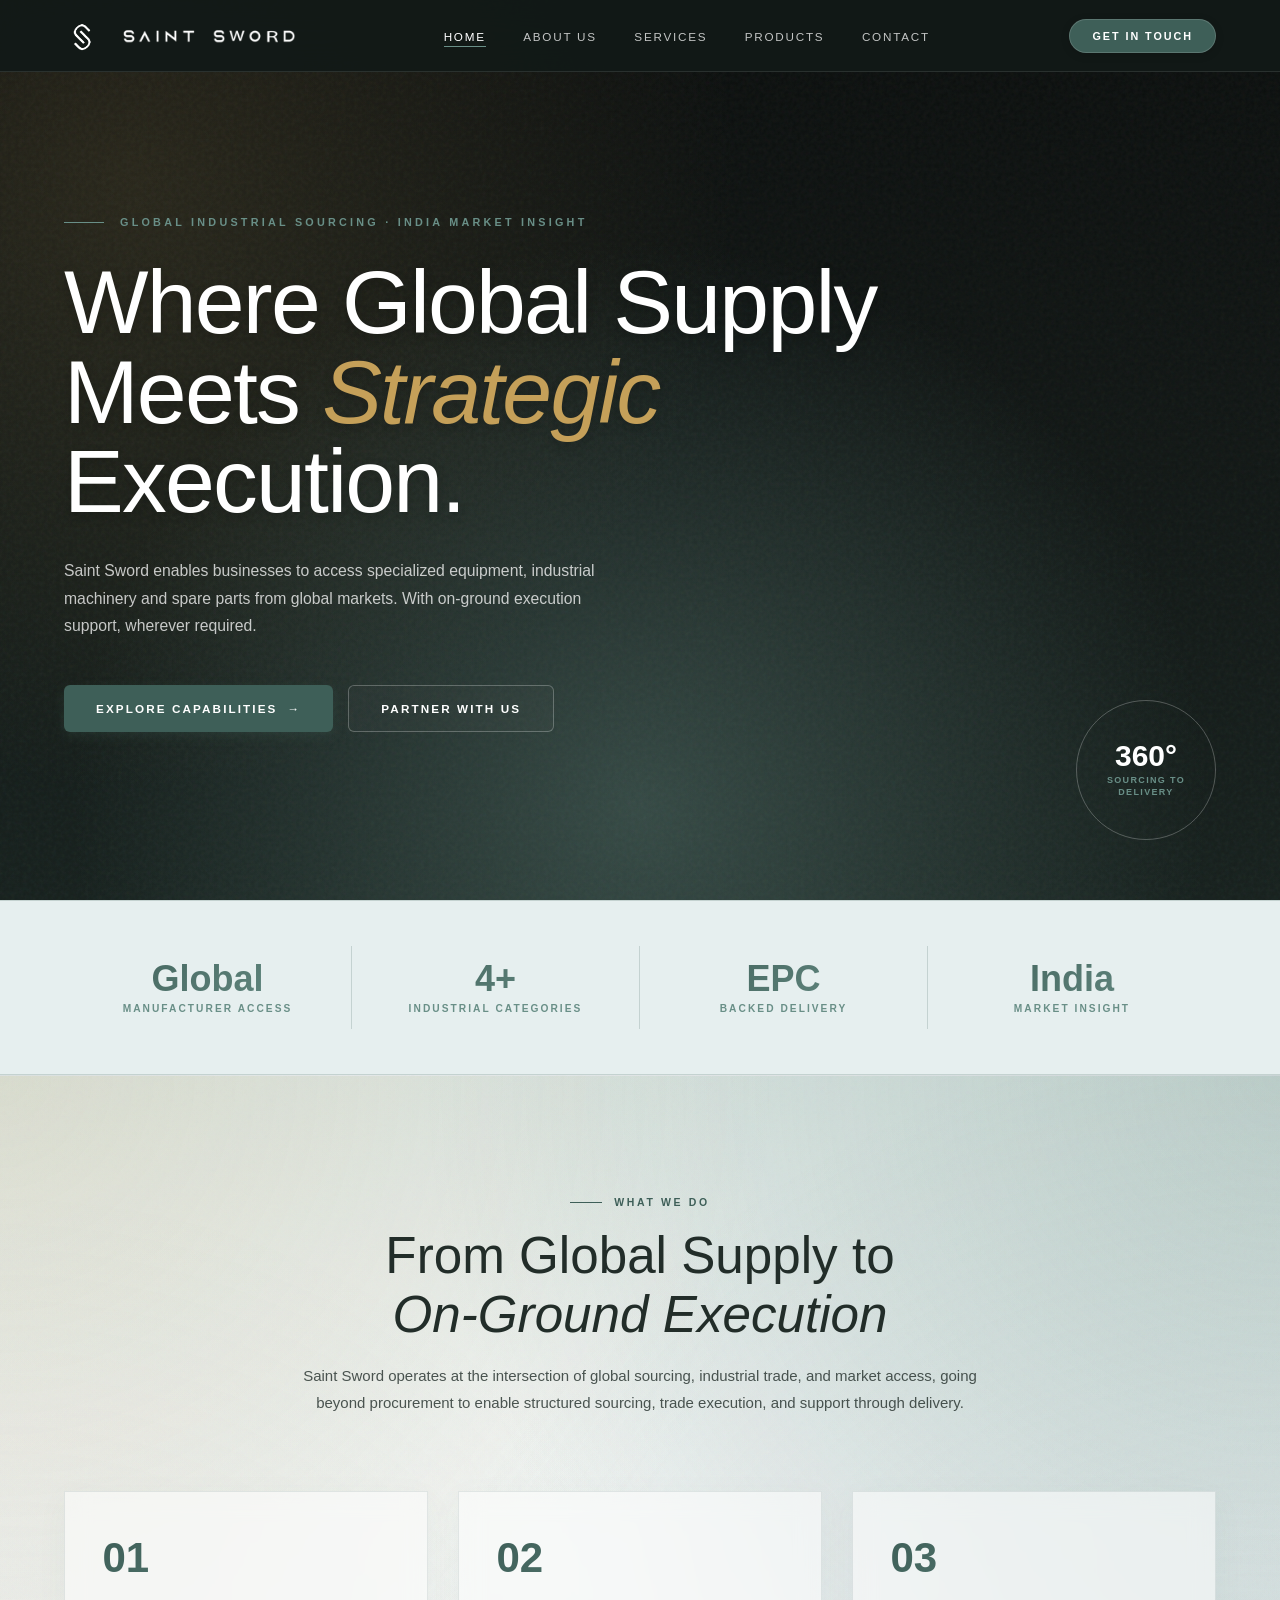
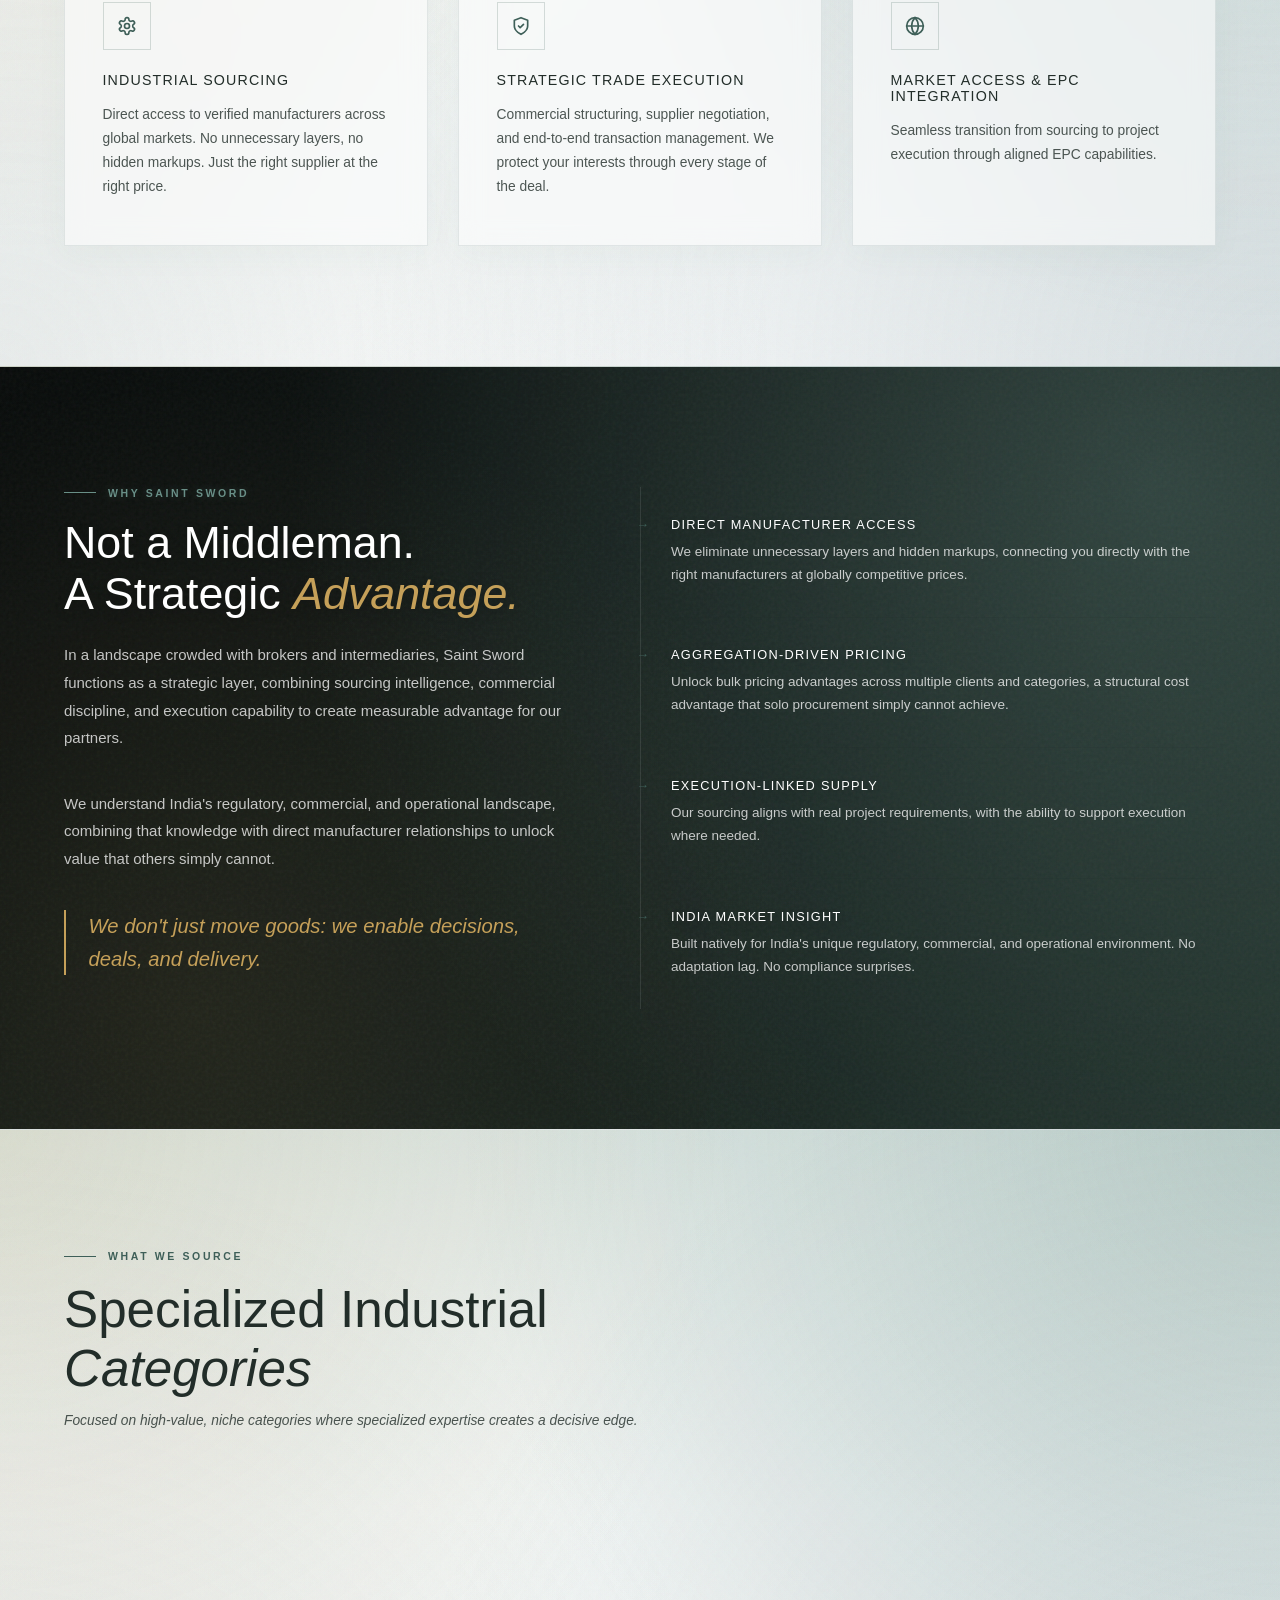
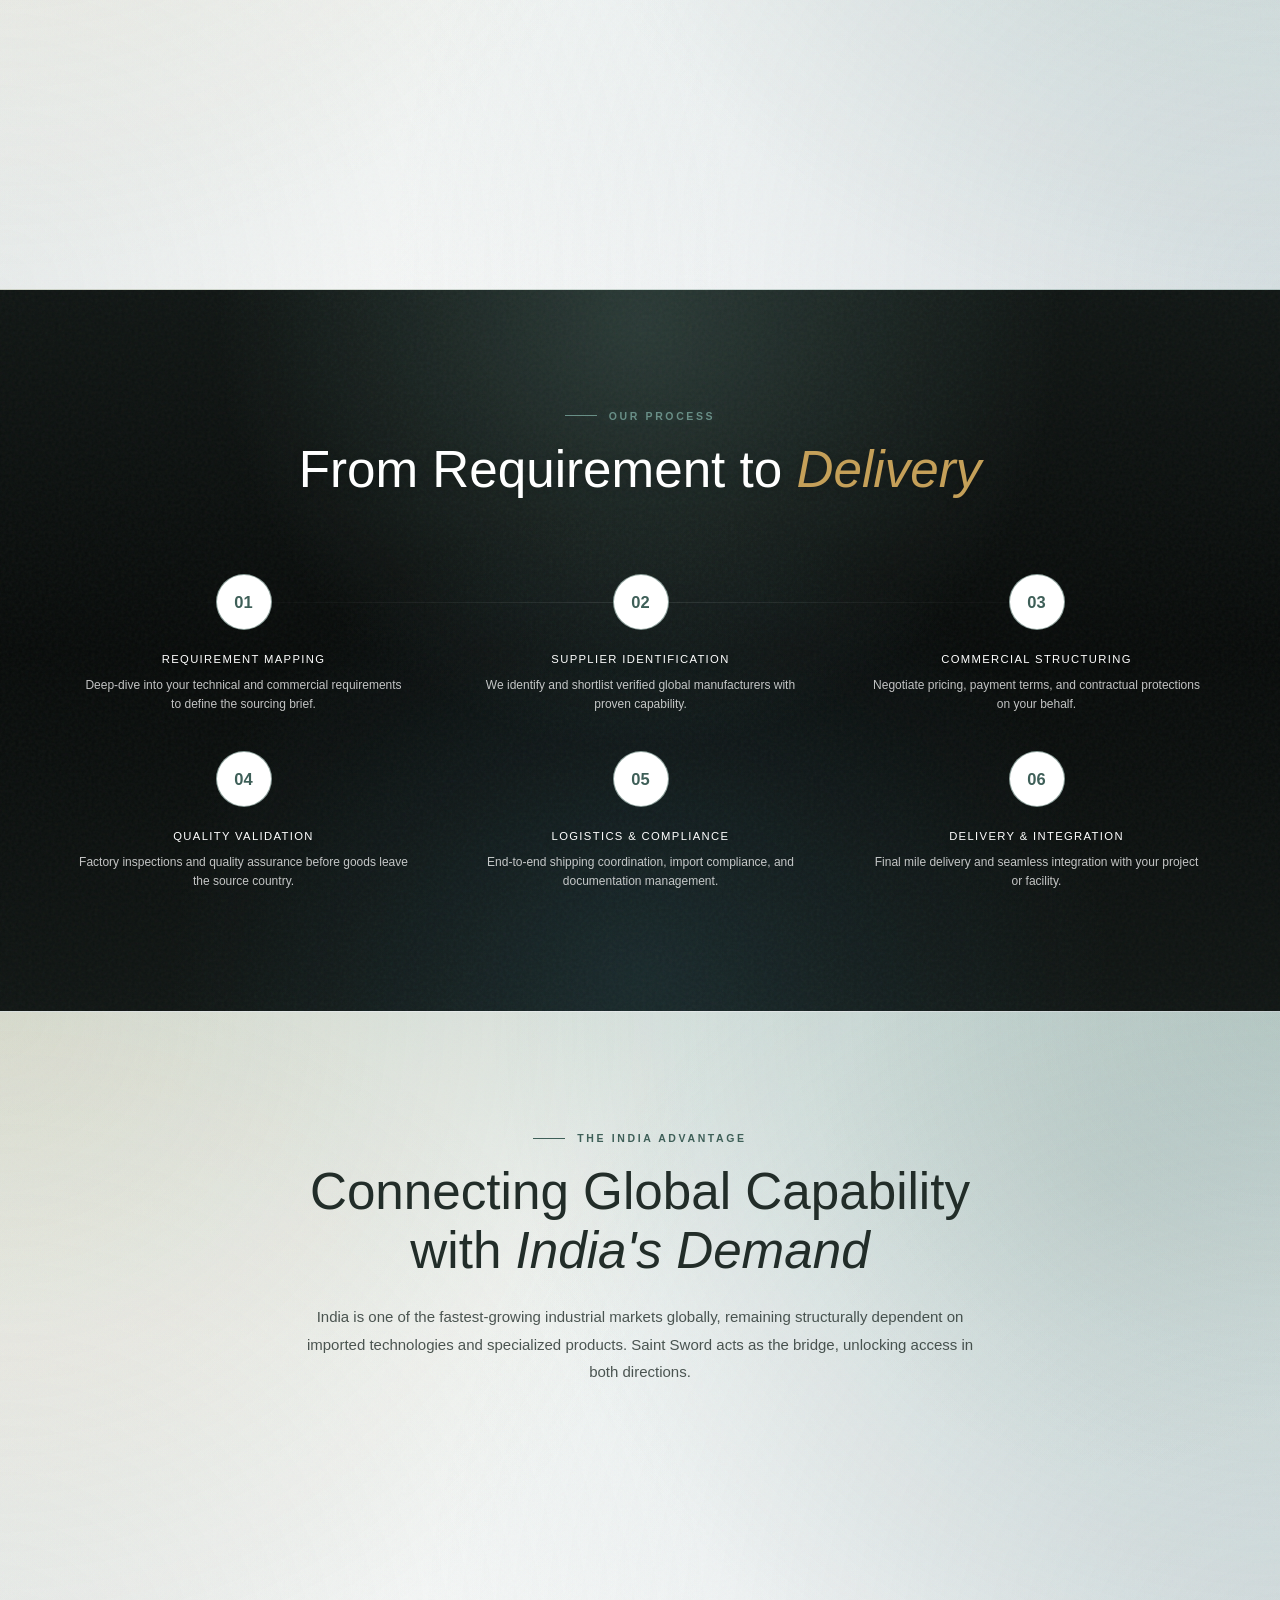
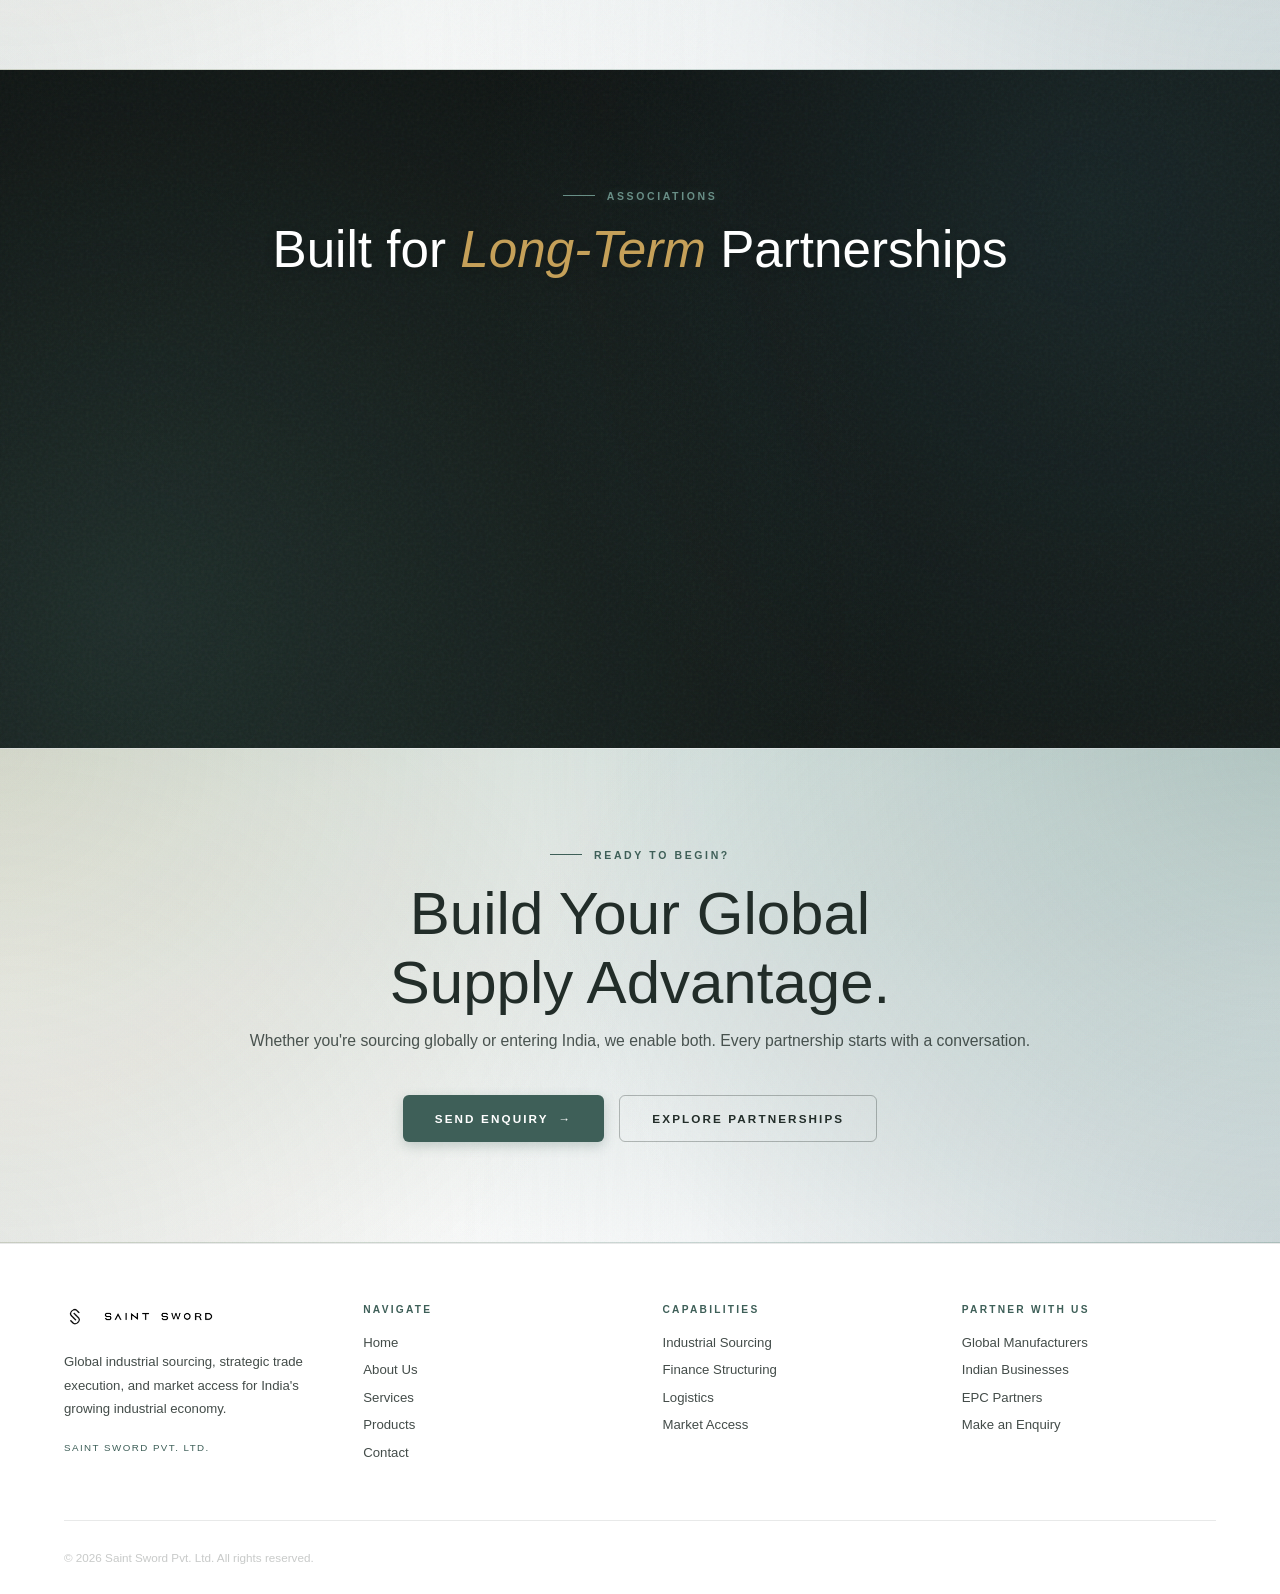
==== commit bf602aa6: "Optimize product dropdown performance for smooth rendering on all devices" ====
--- a/index.html
+++ b/index.html
@@ -639,16 +639,18 @@
               <span class="product-cat-arrow">→</span>
             </div>
             <div class="product-cat-body">
-              <div class="product-tags">
-                <span class="product-tag">Crushing & Grinding Equipment</span>
-                <span class="product-tag">Conveyors & Material Handling</span>
-                <span class="product-tag">Industrial Pumps & Compressors</span>
-                <span class="product-tag">Heat Exchangers</span>
-                <span class="product-tag">Mixing & Blending Systems</span>
-                <span class="product-tag">Filtration Equipment</span>
-                <span class="product-tag">Reactor Vessels</span>
-                <span class="product-tag">Industrial Dryers</span>
-                <span class="product-tag">Boilers & Pressure Vessels</span>
+              <div class="product-tags-wrapper">
+                <div class="product-tags">
+                  <span class="product-tag">Crushing & Grinding Equipment</span>
+                  <span class="product-tag">Conveyors & Material Handling</span>
+                  <span class="product-tag">Industrial Pumps & Compressors</span>
+                  <span class="product-tag">Heat Exchangers</span>
+                  <span class="product-tag">Mixing & Blending Systems</span>
+                  <span class="product-tag">Filtration Equipment</span>
+                  <span class="product-tag">Reactor Vessels</span>
+                  <span class="product-tag">Industrial Dryers</span>
+                  <span class="product-tag">Boilers & Pressure Vessels</span>
+                </div>
               </div>
             </div>
           </div>
@@ -663,17 +665,19 @@
               <span class="product-cat-arrow">→</span>
             </div>
             <div class="product-cat-body">
-              <div class="product-tags">
-                <span class="product-tag">Electrostatic Precipitators (ESP)</span>
-                <span class="product-tag">Bag Filter Systems</span>
-                <span class="product-tag">Wet Scrubbers</span>
-                <span class="product-tag">Selective Catalytic Reduction (SCR)</span>
-                <span class="product-tag">Flue Gas Desulfurization</span>
-                <span class="product-tag">De-NOx Systems</span>
-                <span class="product-tag">Industrial Cyclones</span>
-                <span class="product-tag">Activated Carbon Systems</span>
-                <span class="product-tag">Catalytic Oxidise</span>
-                <span class="product-tag">Flare System</span>
+              <div class="product-tags-wrapper">
+                <div class="product-tags">
+                  <span class="product-tag">Electrostatic Precipitators (ESP)</span>
+                  <span class="product-tag">Bag Filter Systems</span>
+                  <span class="product-tag">Wet Scrubbers</span>
+                  <span class="product-tag">Selective Catalytic Reduction (SCR)</span>
+                  <span class="product-tag">Flue Gas Desulfurization</span>
+                  <span class="product-tag">De-NOx Systems</span>
+                  <span class="product-tag">Industrial Cyclones</span>
+                  <span class="product-tag">Activated Carbon Systems</span>
+                  <span class="product-tag">Catalytic Oxidise</span>
+                  <span class="product-tag">Flare System</span>
+                </div>
               </div>
             </div>
           </div>
@@ -688,15 +692,17 @@
               <span class="product-cat-arrow">→</span>
             </div>
             <div class="product-cat-body">
-              <div class="product-tags">
-                <span class="product-tag">Industrial Catalysts</span>
-                <span class="product-tag">Specialty Polymers & Resins</span>
-                <span class="product-tag">Activated Alumina & Silica Gel</span>
-                <span class="product-tag">Zeolites & Molecular Sieves</span>
-                <span class="product-tag">Corrosion Inhibitors</span>
-                <span class="product-tag">Advanced Composites</span>
-                <span class="product-tag">High-Performance Coatings</span>
-                <span class="product-tag">Industrial Lubricants & Additives</span>
+              <div class="product-tags-wrapper">
+                <div class="product-tags">
+                  <span class="product-tag">Industrial Catalysts</span>
+                  <span class="product-tag">Specialty Polymers & Resins</span>
+                  <span class="product-tag">Activated Alumina & Silica Gel</span>
+                  <span class="product-tag">Zeolites & Molecular Sieves</span>
+                  <span class="product-tag">Corrosion Inhibitors</span>
+                  <span class="product-tag">Advanced Composites</span>
+                  <span class="product-tag">High-Performance Coatings</span>
+                  <span class="product-tag">Industrial Lubricants & Additives</span>
+                </div>
               </div>
             </div>
           </div>
@@ -711,18 +717,20 @@
               <span class="product-cat-arrow">→</span>
             </div>
             <div class="product-cat-body">
-              <div class="product-tags">
-                <span class="product-tag">Industrial Valves & Actuators</span>
-                <span class="product-tag">Instrumentation & Control Systems</span>
-                <span class="product-tag">Structural Steel & Fabrications</span>
-                <span class="product-tag">Process Piping Systems</span>
-                <span class="product-tag">Electrical Switchgear & Panels</span>
-                <span class="product-tag">Insulation Systems</span>
-                <span class="product-tag">Safety & Relief Equipment</span>
-                <span class="product-tag">Refractory Materials</span>
-                <span class="product-tag">Compressor Unit</span>
-                <span class="product-tag">Flow Meters</span>
-                <span class="product-tag">Pre-Fabricated Containers</span>
+              <div class="product-tags-wrapper">
+                <div class="product-tags">
+                  <span class="product-tag">Industrial Valves & Actuators</span>
+                  <span class="product-tag">Instrumentation & Control Systems</span>
+                  <span class="product-tag">Structural Steel & Fabrications</span>
+                  <span class="product-tag">Process Piping Systems</span>
+                  <span class="product-tag">Electrical Switchgear & Panels</span>
+                  <span class="product-tag">Insulation Systems</span>
+                  <span class="product-tag">Safety & Relief Equipment</span>
+                  <span class="product-tag">Refractory Materials</span>
+                  <span class="product-tag">Compressor Unit</span>
+                  <span class="product-tag">Flow Meters</span>
+                  <span class="product-tag">Pre-Fabricated Containers</span>
+                </div>
               </div>
             </div>
           </div>
--- a/css/style.css
+++ b/css/style.css
@@ -121,8 +121,8 @@
 }
 
 .nav-logo-mark {
-  width: 36px;
-  height: 36px;
+  width: 40px;
+  height: 40px;
   display: flex;
   align-items: center;
   justify-content: center;
@@ -142,7 +142,7 @@
 }
 
 .nav-logo-text {
-  height: 32px;
+  height: 35px;
   display: flex;
   align-items: center;
 }
@@ -1706,9 +1706,11 @@
 }
 
 .product-cat-arrow {
+  display: inline-block;
   color: var(--gold);
   font-size: 1.2rem;
   transition: transform 0.3s cubic-bezier(0.16, 1, 0.3, 1), color 0.3s ease;
+  will-change: transform;
 }
 
 .product-category.open .product-cat-arrow {
@@ -1719,10 +1721,8 @@
 .product-cat-body {
   max-height: 0;
   overflow: hidden;
-  transition: max-height 0.3s cubic-bezier(0.16, 1, 0.3, 1), border-color 0.25s ease;
+  transition: max-height 0.3s ease, border-color 0.25s ease;
   border-top: 1px solid transparent;
-  will-change: max-height;
-  /* GPU optimization for fast layout calculations */
 }
 
 .product-category.open .product-cat-body {
@@ -2720,18 +2720,47 @@
 
 
 
-/* ─── RESPONSIVE OPTIMIZATIONS ─── */
+/* ═══════════════════════════════════════════════════════════════
+   RESPONSIVE SYSTEM
+   Laptop ≤1280px | Tablet ≤1024px | Phablet ≤768px | Phone ≤480px | Tiny ≤360px
+   No layout, UI, UX, branding, animations, or desktop appearance changed.
+   ═══════════════════════════════════════════════════════════════ */
+
+/* ── Laptop (≤1280px) ─────────────────────────────────────── */
 @media (max-width: 1280px) {
   html {
     font-size: 15px;
   }
-}
-
+
+  section,
+  .contact-page,
+  .products-hero,
+  .about-hero {
+    padding-left: clamp(1.5rem, 5%, 5%) !important;
+    padding-right: clamp(1.5rem, 5%, 5%) !important;
+  }
+
+  .hero-content {
+    padding-top: clamp(56px, 12vh, 110px);
+  }
+
+  .process-steps {
+    grid-template-columns: repeat(3, 1fr);
+    gap: 2.5rem;
+  }
+
+  .founder-grid {
+    grid-template-columns: clamp(240px, 28vw, 320px) 1fr;
+  }
+}
+
+/* ── Tablet landscape (≤1024px) ───────────────────────────── */
 @media (max-width: 1024px) {
   html {
     font-size: 14px;
   }
 
+  /* Navigation */
   .nav-links,
   .nav-cta {
     display: none;
@@ -2741,18 +2770,7 @@
     display: flex;
   }
 
-  .process-steps {
-    grid-template-columns: repeat(3, 1fr);
-    gap: 3rem;
-  }
-
-  .why-features {
-    border-left: none;
-    border-top: 1px solid var(--border-light);
-    padding-top: 3rem;
-    margin-top: 2rem;
-  }
-
+  /* Hero */
   .hero,
   .about-hero,
   .services-hero,
@@ -2768,50 +2786,135 @@
 
   .hero-content {
     padding-top: 0;
-  }
-
+    max-width: 100%;
+  }
+
+  /* Process */
+  .process-steps {
+    grid-template-columns: repeat(3, 1fr);
+    gap: 3rem;
+  }
+
+  /* Why grid */
+  .why-grid {
+    grid-template-columns: 1fr;
+    gap: 3.5rem;
+  }
+
+  .why-content {
+    padding-right: 0;
+  }
+
+  .why-features {
+    border-left: none;
+    border-top: 1px solid var(--border-light);
+    padding-left: 0;
+    padding-top: 2rem;
+    margin-top: 0;
+  }
+
+  /* Hide the arrow that positions relative to the left border */
+  .why-feature::before {
+    display: none;
+  }
+
+  /* Founder */
+  .founder-grid {
+    grid-template-columns: 1fr;
+    gap: 3rem;
+  }
+
+  .founder-visual {
+    margin: 0 auto;
+  }
+
+  /* Form */
   .form-row {
     grid-template-columns: 1fr;
-    gap: 1.5rem;
-  }
-
-  /* Spacing Normalizations for Tablet Viewports */
+    gap: 0;
+  }
+
+  .form-group {
+    margin-bottom: 1.8rem;
+  }
+
+  /* Section padding */
   section {
     padding-left: 6% !important;
     padding-right: 6% !important;
   }
-
-  .form-group {
-    margin-bottom: 1.8rem;
-  }
-}
-
+}
+
+/* ── Tablet portrait (≤768px) ─────────────────────────────── */
 @media (max-width: 768px) {
-  .process-steps {
-    grid-template-columns: repeat(2, 1fr);
-    gap: 2rem;
-  }
-
-  .form-row {
-    grid-template-columns: 1fr;
-    gap: 1.5rem;
-  }
-
-  .process-steps::before {
-    display: none;
+
+  /* Global */
+  section,
+  .contact-page {
+    padding-left: 5% !important;
+    padding-right: 5% !important;
+  }
+
+  /* Navigation */
+  nav {
+    padding-left: 5%;
+    padding-right: 5%;
+  }
+
+  /* Hero */
+  .hero,
+  .about-hero,
+  .services-hero,
+  .products-hero {
+    padding-top: 6rem;
+    padding-bottom: 3.5rem;
+    min-height: auto;
+  }
+
+  .hero-content {
+    padding-top: 0;
+    max-width: 100%;
+  }
+
+  .hero h1 {
+    font-size: clamp(2.6rem, 8vw, 3.8rem);
+  }
+
+  .hero-sub {
+    font-size: 1rem;
+    max-width: 100%;
+  }
+
+  .hero-btns {
+    flex-direction: column;
+    align-items: flex-start;
+    gap: 0.85rem;
+    margin-bottom: 3rem;
+  }
+
+  .hero-btns .btn-primary,
+  .hero-btns .btn-outline {
+    width: 100%;
+    text-align: center;
+    justify-content: center;
   }
 
   .hero-badge {
     display: none;
   }
 
-  .stat-divider {
-    display: none;
+  /* Stats strip */
+  .stats-strip {
+    padding: 2rem 5%;
   }
 
   .stats-strip .container {
     grid-template-columns: 1fr 1fr;
     gap: 2rem 0;
+  }
+
+  .stat-divider {
+    display: none;
   }
 
   .stat-item {
@@ -2833,77 +2936,280 @@
     padding-top: 2rem;
   }
 
+  /* Pillars */
+  .pillars-header {
+    margin-bottom: 3rem;
+  }
+
+  /* Process */
+  .process-steps {
+    grid-template-columns: repeat(2, 1fr);
+    gap: 2rem;
+  }
+
+  .process-steps::before {
+    display: none;
+  }
+
+  /* Why */
+  .why-grid {
+    grid-template-columns: 1fr;
+    gap: 3rem;
+  }
+
+  .why-content {
+    padding-right: 0;
+  }
+
+  .why-features {
+    border-left: none;
+    border-top: 1px solid var(--border-light);
+    padding-left: 0;
+    padding-top: 2rem;
+  }
+
+  .why-feature::before {
+    display: none;
+  }
+
+  /* Bridge */
+  .bridge-items {
+    grid-template-columns: 1fr;
+    max-width: 600px;
+    margin-left: auto;
+    margin-right: auto;
+  }
+
+  /* Partners */
+  .partner-cards {
+    grid-template-columns: 1fr;
+    gap: 1.5rem;
+  }
+
+  .partner-card {
+    padding: 2.5rem 2rem;
+  }
+
+  /* CTA */
+  .cta-band {
+    padding: 64px 5%;
+  }
+
+  .cta-btns {
+    flex-direction: column;
+    align-items: center;
+    gap: 0.85rem;
+  }
+
+  .cta-btns .btn-primary,
+  .cta-btns .btn-outline {
+    width: 100%;
+    max-width: 340px;
+    text-align: center;
+    justify-content: center;
+  }
+
+  /* About */
+  .about-story-grid {
+    gap: 2.5rem;
+  }
+
+  .grid-2 {
+    gap: 2.5rem;
+  }
+
+  /* Founder */
+  .founder-grid {
+    grid-template-columns: 1fr;
+    gap: 2.5rem;
+  }
+
+  .founder-visual {
+    margin: 0 auto;
+  }
+
+  .founder-frame {
+    max-width: 150px;
+  }
+
+  /* Services */
+  .service-item {
+    gap: 2.5rem;
+    padding: clamp(3rem, 8vw, 5rem) 5%;
+  }
+
   .service-item.reverse {
     direction: ltr;
   }
-}
-
+
+  /* Products */
+  .products-hero {
+    padding-top: 6rem;
+    min-height: auto;
+  }
+
+  .product-cat-header {
+    gap: 1rem;
+    padding: 1.5rem;
+  }
+
+  /* Contact */
+  .contact-page {
+    padding-top: 6rem;
+    padding-bottom: 4rem;
+  }
+
+  .contact-grid {
+    gap: 3rem;
+  }
+
+  .form-row {
+    grid-template-columns: 1fr;
+    gap: 0;
+  }
+
+  .contact-form-wrap {
+    padding: 2rem 1.5rem;
+  }
+
+  /* Footer */
+  footer {
+    padding: 3rem 5% 2rem;
+  }
+
+  .footer-grid {
+    gap: 2rem;
+    margin-bottom: 2.5rem;
+  }
+
+  .footer-bottom {
+    flex-direction: column;
+    text-align: center;
+    gap: 0.5rem;
+  }
+}
+
+/* ── Phablet (≤580px) — single-col process steps ─────────── */
+@media (max-width: 580px) {
+  .process-steps {
+    grid-template-columns: 1fr;
+    gap: 2.5rem;
+  }
+
+  .process-steps::before {
+    display: none;
+  }
+}
+
+/* ── Phone (≤480px) ───────────────────────────────────────── */
 @media (max-width: 480px) {
+
   html {
-    font-size: 13px;
-  }
-
-  .stats-strip .container {
-    grid-template-columns: 1fr;
-    gap: 2rem;
-  }
-
-  .stat-item {
-    border-right: none;
-    border-bottom: 1px solid var(--border);
-    padding: 0 0 2rem 0;
-  }
-
-  .stat-item:last-child {
-    border-bottom: none;
-    padding-bottom: 0;
-  }
-
-  .stat-item:nth-child(1),
-  .stat-item:nth-child(2),
-  .stat-item:nth-child(3) {
-    border-bottom: 1px solid var(--border);
-    padding-bottom: 2rem;
-  }
-
-  .stat-item:nth-child(3),
-  .stat-item:nth-child(4) {
-    padding-top: 0;
-  }
-
+    font-size: 14px;
+  }
+
+  /* Navigation */
+  nav {
+    padding-left: 4%;
+    padding-right: 4%;
+    height: 60px;
+  }
+
+  .nav-logo-mark {
+    width: 32px;
+    height: 32px;
+  }
+
+  .nav-logo-text {
+    height: 26px;
+  }
+
+  /* Hero */
   .hero,
   .about-hero,
   .services-hero,
   .products-hero {
-    padding-top: 6.5rem;
+    padding-top: 5rem;
     padding-bottom: 3rem;
   }
 
-  .hero-content {
-    padding-top: 0;
-  }
-
   .hero h1 {
-    font-size: clamp(2.5rem, 10vw, 3.5rem);
-  }
-
-  .contact-form-wrap {
-    margin-left: -5%;
-    margin-right: -5%;
-    border-left: none;
-    border-right: none;
-  }
-
-  .product-cat-header {
-    grid-template-columns: 40px 1fr auto;
-    gap: 1rem;
+    font-size: clamp(2.2rem, 10vw, 3rem);
+  }
+
+  .hero-eyebrow {
+    font-size: 0.65rem;
+    letter-spacing: 0.2em;
+  }
+
+  /* Stats */
+  .stats-strip {
+    padding: 1.5rem 4%;
+  }
+
+  .stats-strip .container {
+    grid-template-columns: 1fr;
+    gap: 2rem;
+  }
+
+  .stat-item {
+    border-right: none !important;
+    border-bottom: 1px solid var(--border);
+    padding: 0 0 2rem;
+  }
+
+  .stat-item:last-child {
+    border-bottom: none;
+    padding-bottom: 0;
+  }
+
+  /* Pillars / process */
+  .pillars-header h2,
+  .process-header h2,
+  .partners h2 {
+    font-size: clamp(1.9rem, 7vw, 2.4rem);
+  }
+
+  .process-steps {
+    grid-template-columns: 1fr;
+    gap: 2rem;
+  }
+
+  .process-step {
+    padding: 0 1rem;
+    text-align: center;
+  }
+
+  .process-step .step-num {
+    margin: 0 auto 1rem;
+  }
+
+  /* Partner cards */
+  .partner-card {
+    padding: 2rem 1.5rem;
+  }
+
+  /* CTA */
+  .cta-band {
+    padding: 48px 4%;
+  }
+
+  .cta-band h2 {
+    font-size: clamp(2rem, 8vw, 2.8rem);
+  }
+
+  /* About hero */
+  .about-hero-content h1 {
+    font-size: clamp(2.2rem, 8vw, 3rem);
+  }
+
+  /* Vision */
+  .vision-section blockquote {
+    font-size: clamp(1.1rem, 4vw, 1.4rem);
     padding: 1.5rem;
   }
 
-  .product-tags {
-    padding: 1.5rem;
-  }
-
+  /* Founder */
   .founder-visual {
     width: 115px;
     margin: 0 auto;
@@ -2934,17 +3240,102 @@
     white-space: nowrap;
   }
 
-  .footer-bottom {
-    flex-direction: column;
+  /* Services */
+  .service-item {
+    padding: 3rem 4%;
+  }
+
+  .service-num {
+    font-size: 2.5rem;
+  }
+
+  /* Products */
+  .product-cat-header {
+    grid-template-columns: 36px 1fr auto;
+    gap: 0.75rem;
+    padding: 1.25rem;
+  }
+
+  .product-cat-num {
+    font-size: 1.4rem;
+  }
+
+  .product-tags {
+    padding: 1.25rem;
+    gap: 0.5rem;
+  }
+
+  .product-tag {
+    font-size: 0.72rem;
+    padding: 0.35rem 0.7rem;
+  }
+
+  /* Contact */
+  .contact-page {
+    padding-top: 5rem;
+    padding-bottom: 3rem;
+  }
+
+  .contact-info h1 {
+    font-size: clamp(2rem, 8vw, 2.8rem);
+  }
+
+  .contact-form-wrap {
+    padding: 1.75rem 1.25rem;
+    margin-left: -2%;
+    margin-right: -2%;
+    border-left: none;
+    border-right: none;
+  }
+
+  .form-submit {
+    width: 100%;
+    justify-content: center;
+  }
+
+  /* Footer */
+  .footer-grid {
+    grid-template-columns: 1fr;
+    gap: 2rem;
+  }
+
+  footer {
+    padding: 2.5rem 4% 1.5rem;
+  }
+}
+
+/* ── Very small phones (≤360px) ───────────────────────────── */
+@media (max-width: 360px) {
+
+  html {
+    font-size: 13px;
+  }
+
+  .hero h1 {
+    font-size: 2rem;
+  }
+
+  .btn-primary,
+  .btn-outline {
+    font-size: 0.75rem;
+    padding: 12px 18px;
+  }
+
+  .process-step {
+    padding: 0 0.5rem;
     text-align: center;
   }
-}
-
-/* ==========================================
-   ADDED REFINEMENTS & INTERACTIVE POLISH
-   ========================================== */
-
-/* Interactive Button Arrow Hover State */
+
+  .contact-form-wrap {
+    padding: 1.25rem 1rem;
+  }
+}
+
+/* ═══════════════════════════════════════════════════════════════
+   INTERACTIVE POLISH & SCROLL REVEAL (device-independent)
+   ═══════════════════════════════════════════════════════════════ */
+
+/* Button arrow hover animation */
 .btn-arrow {
   display: inline-block;
   transition: transform 0.3s cubic-bezier(0.16, 1, 0.3, 1);
@@ -2957,7 +3348,7 @@
   transform: translateX(4px);
 }
 
-/* Custom Dropdown Chevron for Form Select */
+/* Custom dropdown chevron */
 .form-group select {
   background-image: url("data:image/svg+xml,%3Csvg xmlns='http://www.w3.org/2000/svg' viewBox='0 0 24 24' fill='none' stroke='%233e5f58' stroke-width='2.5' stroke-linecap='round' stroke-linejoin='round'%3E%3Cpolyline points='6 9 12 15 18 9'%3E%3C/polyline%3E%3C/svg%3E") !important;
   background-repeat: no-repeat !important;
@@ -2966,7 +3357,7 @@
   padding-right: 44px !important;
 }
 
-/* Open state for mobile hamburger menu */
+/* Hamburger open state */
 .hamburger.open span:nth-child(1) {
   transform: translateY(7.5px) rotate(45deg);
 }
@@ -2980,21 +3371,19 @@
   transform: translateY(-7.5px) rotate(-45deg);
 }
 
-/* Scroll Reveal base animations */
+/* Scroll reveal base */
 .reveal-on-scroll {
   opacity: 0;
   transform: translateY(24px);
   transition: opacity 0.8s cubic-bezier(0.16, 1, 0.3, 1), transform 0.8s cubic-bezier(0.16, 1, 0.3, 1);
-  /* will-change is set/cleared programmatically by JS only when animating */
 }
 
 .reveal-on-scroll.revealed {
   opacity: 1;
   transform: translateY(0);
-  /* will-change: auto is set by JS transitionend callback */
-}
-
-/* Ensure hover transforms remain fast and responsive once elements are revealed */
+}
+
+/* Fast hover transitions once revealed */
 .pillar-card.revealed:hover,
 .partner-card.revealed:hover,
 .source-card.revealed:hover,
@@ -3010,513 +3399,3 @@
   box-shadow: 0 4px 12px rgba(105, 143, 135, 0.12);
 }
 
-/* ─── MEDIA QUERY OVERRIDES FOR RESPONSIVE GRIDS ─── */
-
-@media (max-width: 1024px) {
-  .why-grid {
-    grid-template-columns: 1fr;
-    gap: 3.5rem;
-  }
-
-  .why-content {
-    padding-right: 0;
-  }
-
-  .why-features {
-    border-left: none;
-    border-top: 1px solid var(--border-light);
-    padding-left: 0;
-    padding-top: 2rem;
-  }
-}
-
-@media (max-width: 768px) {
-  .bridge-items {
-    grid-template-columns: 1fr;
-    max-width: 600px;
-  }
-
-  .partner-cards {
-    grid-template-columns: 1fr;
-    gap: 1.5rem;
-  }
-
-  .partner-card {
-    padding: 2.5rem 2rem;
-  }
-}
-
-@media (max-width: 580px) {
-  .process-steps {
-    grid-template-columns: 1fr;
-    gap: 2.5rem;
-  }
-
-  .process-steps::before {
-    display: none;
-    /* Hide linear step-connector line on vertical stack */
-  }
-}
-
-/* ============================================================
-   COMPREHENSIVE RESPONSIVE SYSTEM
-   Laptop  ≤1280px  |  Tablet  ≤768px  |  Phone  ≤480px / ≤360px
-   NO elements are repositioned — only sizing, spacing, and
-   overflow issues are corrected.
-   ============================================================ */
-
-/* ── Laptop (≤1280px) ─────────────────────────────────────── */
-@media (max-width: 1280px) {
-
-  /* Slightly tighten section horizontal padding */
-  section,
-  .contact-page,
-  .products-hero,
-  .about-hero {
-    padding-left: clamp(1.5rem, 5%, 5%) !important;
-    padding-right: clamp(1.5rem, 5%, 5%) !important;
-  }
-
-  /* Hero: keep proportions but shrink top space a touch */
-  .hero-content {
-    padding-top: clamp(56px, 12vh, 110px);
-  }
-
-  /* Tighten process grid on narrower laptops */
-  .process-steps {
-    grid-template-columns: repeat(3, 1fr);
-    gap: 2.5rem;
-  }
-
-  /* Founder grid: let 320px fixed column be fluid */
-  .founder-grid {
-    grid-template-columns: clamp(240px, 28vw, 320px) 1fr;
-  }
-}
-
-/* ── Tablet (≤768px) ──────────────────────────────────────── */
-@media (max-width: 768px) {
-
-  /* Global section spacing */
-  section,
-  .contact-page {
-    padding-left: 5% !important;
-    padding-right: 5% !important;
-  }
-
-  /* ─ Navigation ─ */
-  nav {
-    padding-left: 5%;
-    padding-right: 5%;
-  }
-
-  /* ─ Hero ─ */
-  .hero,
-  .about-hero,
-  .services-hero,
-  .products-hero {
-    padding-top: 6rem;
-    padding-bottom: 3.5rem;
-    min-height: auto;
-  }
-
-  .hero-content {
-    padding-top: 0;
-    max-width: 100%;
-  }
-
-  .hero h1 {
-    font-size: clamp(2.6rem, 8vw, 3.8rem);
-  }
-
-  .hero-sub {
-    font-size: 1rem;
-    max-width: 100%;
-  }
-
-  .hero-btns {
-    flex-direction: column;
-    align-items: flex-start;
-    gap: 0.85rem;
-    margin-bottom: 3rem;
-  }
-
-  .hero-btns .btn-primary,
-  .hero-btns .btn-outline {
-    width: 100%;
-    text-align: center;
-    justify-content: center;
-  }
-
-  /* ─ Stats strip ─ */
-  .stats-strip {
-    padding: 2rem 5%;
-  }
-
-  /* ─ What We Do (pillars) ─ */
-  .pillars-header {
-    margin-bottom: 3rem;
-  }
-
-  /* ─ Process steps ─ */
-  .process-steps {
-    grid-template-columns: repeat(2, 1fr);
-    gap: 2rem;
-  }
-
-  /* ─ Why grid ─ */
-  .why-grid {
-    grid-template-columns: 1fr;
-    gap: 3rem;
-  }
-
-  .why-content {
-    padding-right: 0;
-  }
-
-  .why-features {
-    border-left: none;
-    border-top: 1px solid var(--border-light);
-    padding-left: 0;
-    padding-top: 2rem;
-  }
-
-  /* ─ Partners ─ */
-  .partner-cards {
-    grid-template-columns: 1fr;
-    gap: 1.5rem;
-  }
-
-  .partner-card {
-    padding: 2.5rem 2rem;
-  }
-
-  /* ─ CTA Band ─ */
-  .cta-band {
-    padding: 64px 5%;
-  }
-
-  .cta-btns {
-    flex-direction: column;
-    align-items: center;
-    gap: 0.85rem;
-  }
-
-  .cta-btns .btn-primary,
-  .cta-btns .btn-outline {
-    width: 100%;
-    max-width: 340px;
-    text-align: center;
-    justify-content: center;
-  }
-
-  /* ─ About Story ─ */
-  .about-story-grid {
-    gap: 2.5rem;
-  }
-
-  /* ─ About vision grid ─ */
-  .grid-2 {
-    gap: 2.5rem;
-  }
-
-  /* ─ Founder ─ */
-  .founder-grid {
-    grid-template-columns: 1fr;
-    gap: 2.5rem;
-  }
-
-  .founder-visual {
-    margin: 0 auto;
-  }
-
-  .founder-frame {
-    max-width: 150px;
-  }
-
-  /* ─ Services ─ */
-  .service-item {
-    gap: 2.5rem;
-    padding: clamp(3rem, 8vw, 5rem) 5%;
-  }
-
-  .service-item.reverse {
-    direction: ltr;
-  }
-
-  /* ─ Products ─ */
-  .products-hero {
-    padding-top: 6rem;
-    min-height: auto;
-  }
-
-  .product-cat-header {
-    gap: 1rem;
-    padding: 1.5rem;
-  }
-
-  /* ─ Contact ─ */
-  .contact-page {
-    padding-top: 6rem;
-    padding-bottom: 4rem;
-  }
-
-  .contact-grid {
-    gap: 3rem;
-  }
-
-  .form-row {
-    grid-template-columns: 1fr;
-    gap: 0;
-  }
-
-  .contact-form-wrap {
-    padding: 2rem 1.5rem;
-  }
-
-  /* ─ Footer ─ */
-  footer {
-    padding: 3rem 5% 2rem;
-  }
-
-  .footer-grid {
-    gap: 2rem;
-    margin-bottom: 2.5rem;
-  }
-
-  .footer-bottom {
-    flex-direction: column;
-    text-align: center;
-    gap: 0.5rem;
-  }
-}
-
-/* ── Phone (≤480px) ───────────────────────────────────────── */
-@media (max-width: 480px) {
-
-  html {
-    font-size: 14px;
-  }
-
-  /* ─ Navigation ─ */
-  nav {
-    padding-left: 4%;
-    padding-right: 4%;
-    height: 60px;
-  }
-
-  .nav-logo-mark {
-    width: 30px;
-    height: 30px;
-  }
-
-  .nav-logo-text {
-    height: 24px;
-  }
-
-  /* ─ Hero ─ */
-  .hero,
-  .about-hero,
-  .services-hero,
-  .products-hero {
-    padding-top: 5rem;
-    padding-bottom: 3rem;
-  }
-
-  .hero h1 {
-    font-size: clamp(2.2rem, 10vw, 3rem);
-  }
-
-  .hero-eyebrow {
-    font-size: 0.65rem;
-    letter-spacing: 0.2em;
-  }
-
-  /* ─ Stats ─ */
-  .stats-strip {
-    padding: 1.5rem 4%;
-  }
-
-  .stats-strip .container {
-    grid-template-columns: 1fr;
-    gap: 2rem;
-  }
-
-  .stat-item {
-    border-right: none !important;
-    border-bottom: 1px solid var(--border);
-    padding: 0 0 2rem;
-  }
-
-  .stat-item:last-child {
-    border-bottom: none;
-    padding-bottom: 0;
-  }
-
-  /* ─ Pillars / process ─ */
-  .pillars-header h2,
-  .process-header h2,
-  .partners h2 {
-    font-size: clamp(1.9rem, 7vw, 2.4rem);
-  }
-
-  .process-steps {
-    grid-template-columns: 1fr;
-    gap: 2rem;
-  }
-
-  .process-step {
-    padding: 0 1rem;
-    text-align: center;
-  }
-
-  .process-step .step-num {
-    margin: 0 auto 1rem;
-  }
-
-  /* ─ Partner cards ─ */
-  .partner-card {
-    padding: 2rem 1.5rem;
-  }
-
-  /* ─ CTA Band ─ */
-  .cta-band {
-    padding: 48px 4%;
-  }
-
-  .cta-band h2 {
-    font-size: clamp(2rem, 8vw, 2.8rem);
-  }
-
-  /* ─ About hero heading ─ */
-  .about-hero-content h1 {
-    font-size: clamp(2.2rem, 8vw, 3rem);
-  }
-
-  /* ─ Vision blockquote ─ */
-  .vision-section blockquote {
-    font-size: clamp(1.1rem, 4vw, 1.4rem);
-    padding: 1.5rem;
-  }
-
-  /* ─ Founder ─ */
-  .founder-visual {
-    width: 115px;
-    margin: 0 auto;
-  }
-
-  .founder-frame {
-    max-width: 100%;
-  }
-
-  .founder-name-plate {
-    position: static;
-    padding: 8px 6px;
-    text-align: center;
-    border: 1px solid var(--border);
-    border-top: none;
-    box-sizing: border-box;
-  }
-
-  .founder-name-plate h4 {
-    font-size: 0.65rem;
-    letter-spacing: 0.02em;
-    white-space: nowrap;
-  }
-
-  .founder-name-plate span {
-    font-size: 0.5rem;
-    margin-top: 1px;
-    white-space: nowrap;
-  }
-
-  /* ─ Services ─ */
-  .service-item {
-    padding: 3rem 4%;
-  }
-
-  .service-num {
-    font-size: 2.5rem;
-  }
-
-  /* ─ Products ─ */
-  .product-cat-header {
-    grid-template-columns: 36px 1fr auto;
-    gap: 0.75rem;
-    padding: 1.25rem;
-  }
-
-  .product-cat-num {
-    font-size: 1.4rem;
-  }
-
-  .product-tags {
-    padding: 1.25rem;
-    gap: 0.5rem;
-  }
-
-  .product-tag {
-    font-size: 0.72rem;
-    padding: 0.35rem 0.7rem;
-  }
-
-  /* ─ Contact ─ */
-  .contact-page {
-    padding-top: 5rem;
-    padding-bottom: 3rem;
-  }
-
-  .contact-info h1 {
-    font-size: clamp(2rem, 8vw, 2.8rem);
-  }
-
-  .contact-form-wrap {
-    padding: 1.75rem 1.25rem;
-    margin-left: -2%;
-    margin-right: -2%;
-    border-left: none;
-    border-right: none;
-  }
-
-  .form-submit {
-    width: 100%;
-    justify-content: center;
-  }
-
-  /* ─ Footer ─ */
-  .footer-grid {
-    grid-template-columns: 1fr;
-    gap: 2rem;
-  }
-
-  footer {
-    padding: 2.5rem 4% 1.5rem;
-  }
-}
-
-/* ── Very small phones (≤360px) ───────────────────────────── */
-@media (max-width: 360px) {
-
-  html {
-    font-size: 13px;
-  }
-
-  .hero h1 {
-    font-size: 2rem;
-  }
-
-  .btn-primary,
-  .btn-outline {
-    font-size: 0.75rem;
-    padding: 12px 18px;
-  }
-
-  .process-step {
-    padding: 0 0.5rem;
-    text-align: center;
-  }
-
-  .contact-form-wrap {
-    padding: 1.25rem 1rem;
-  }
-}
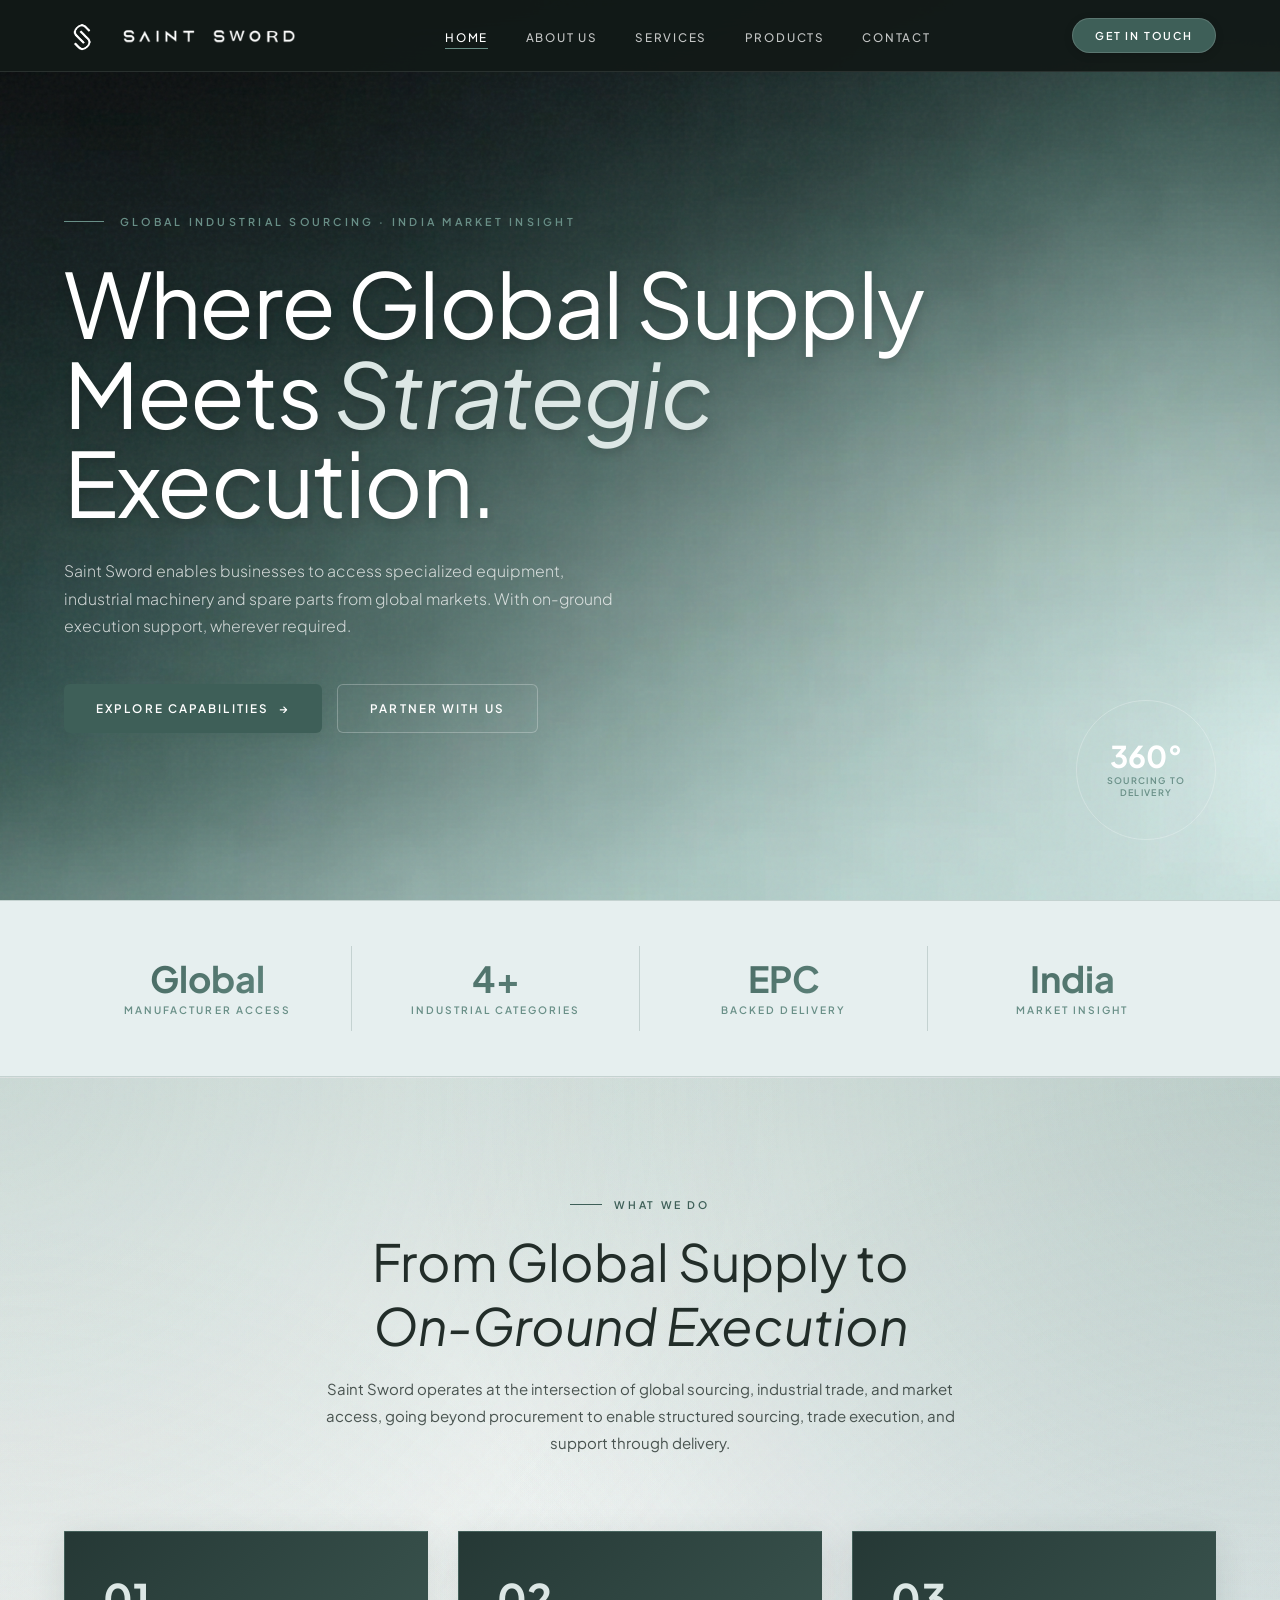
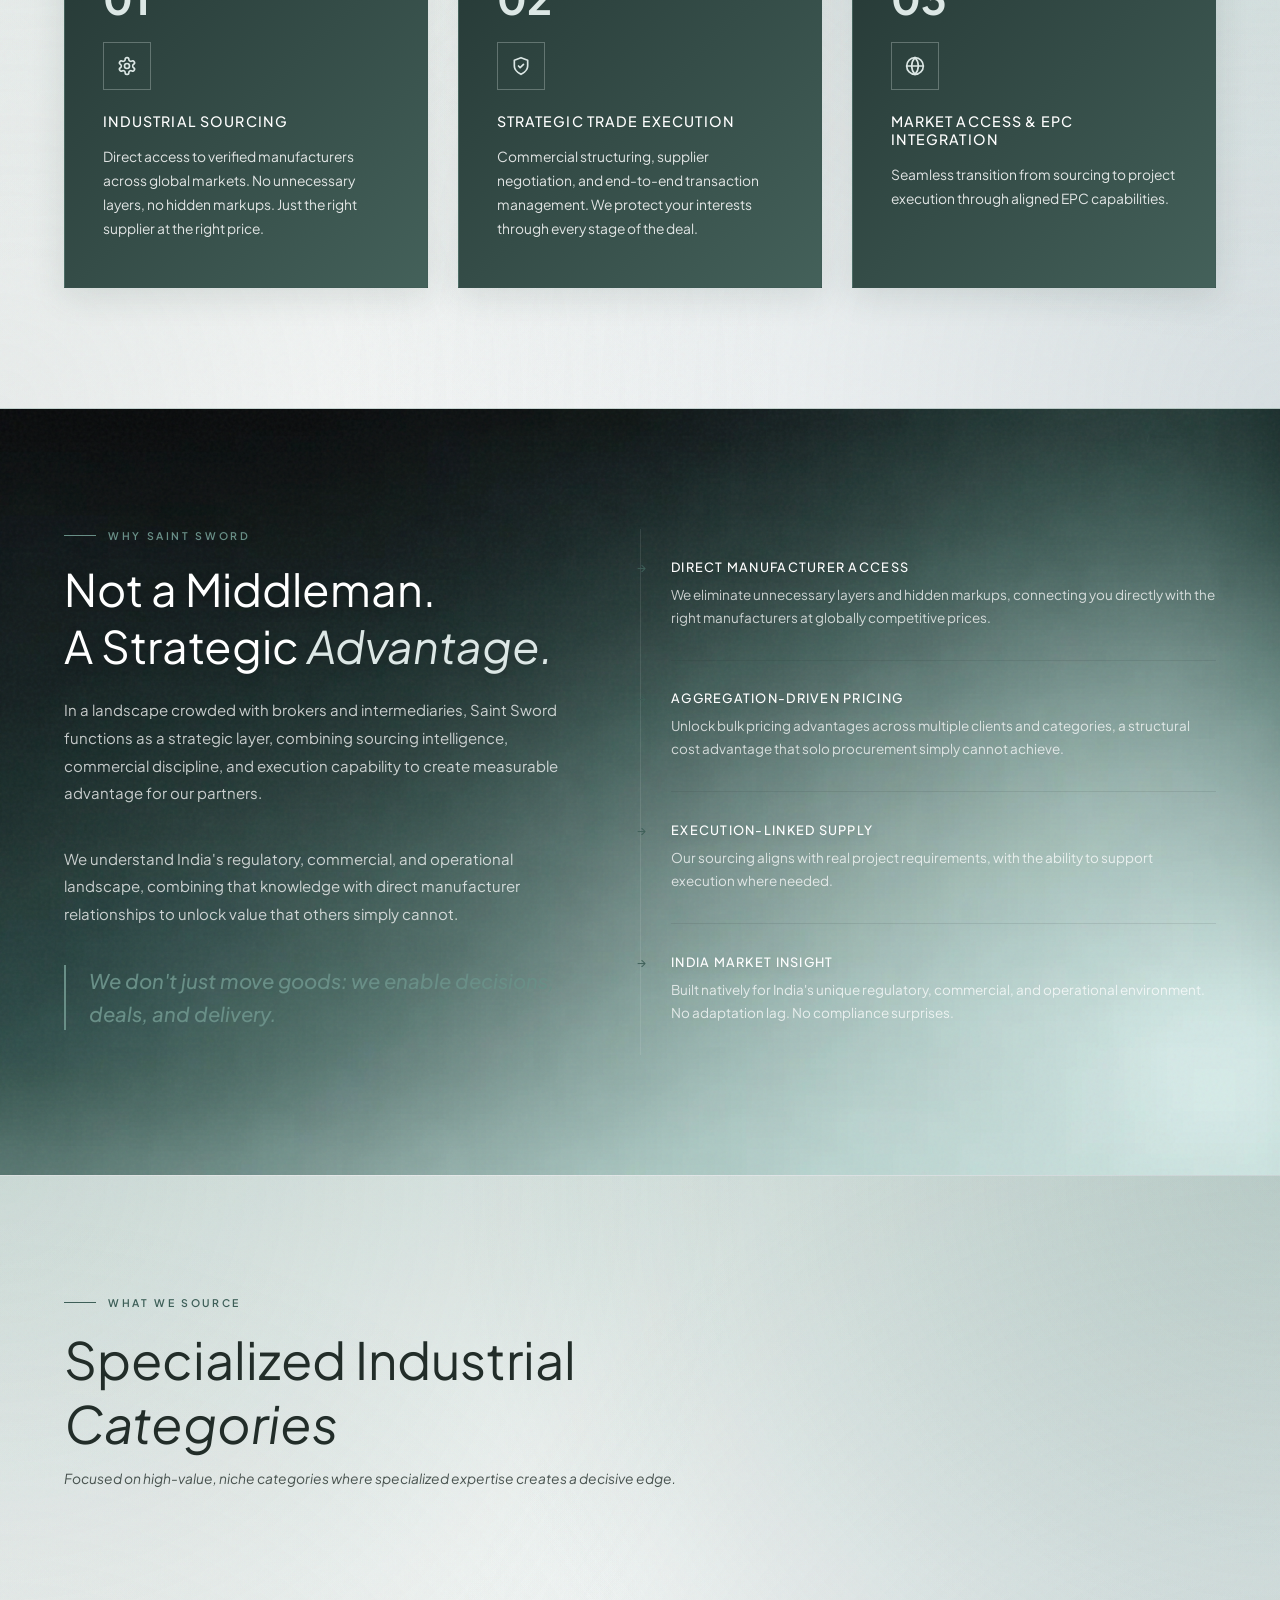
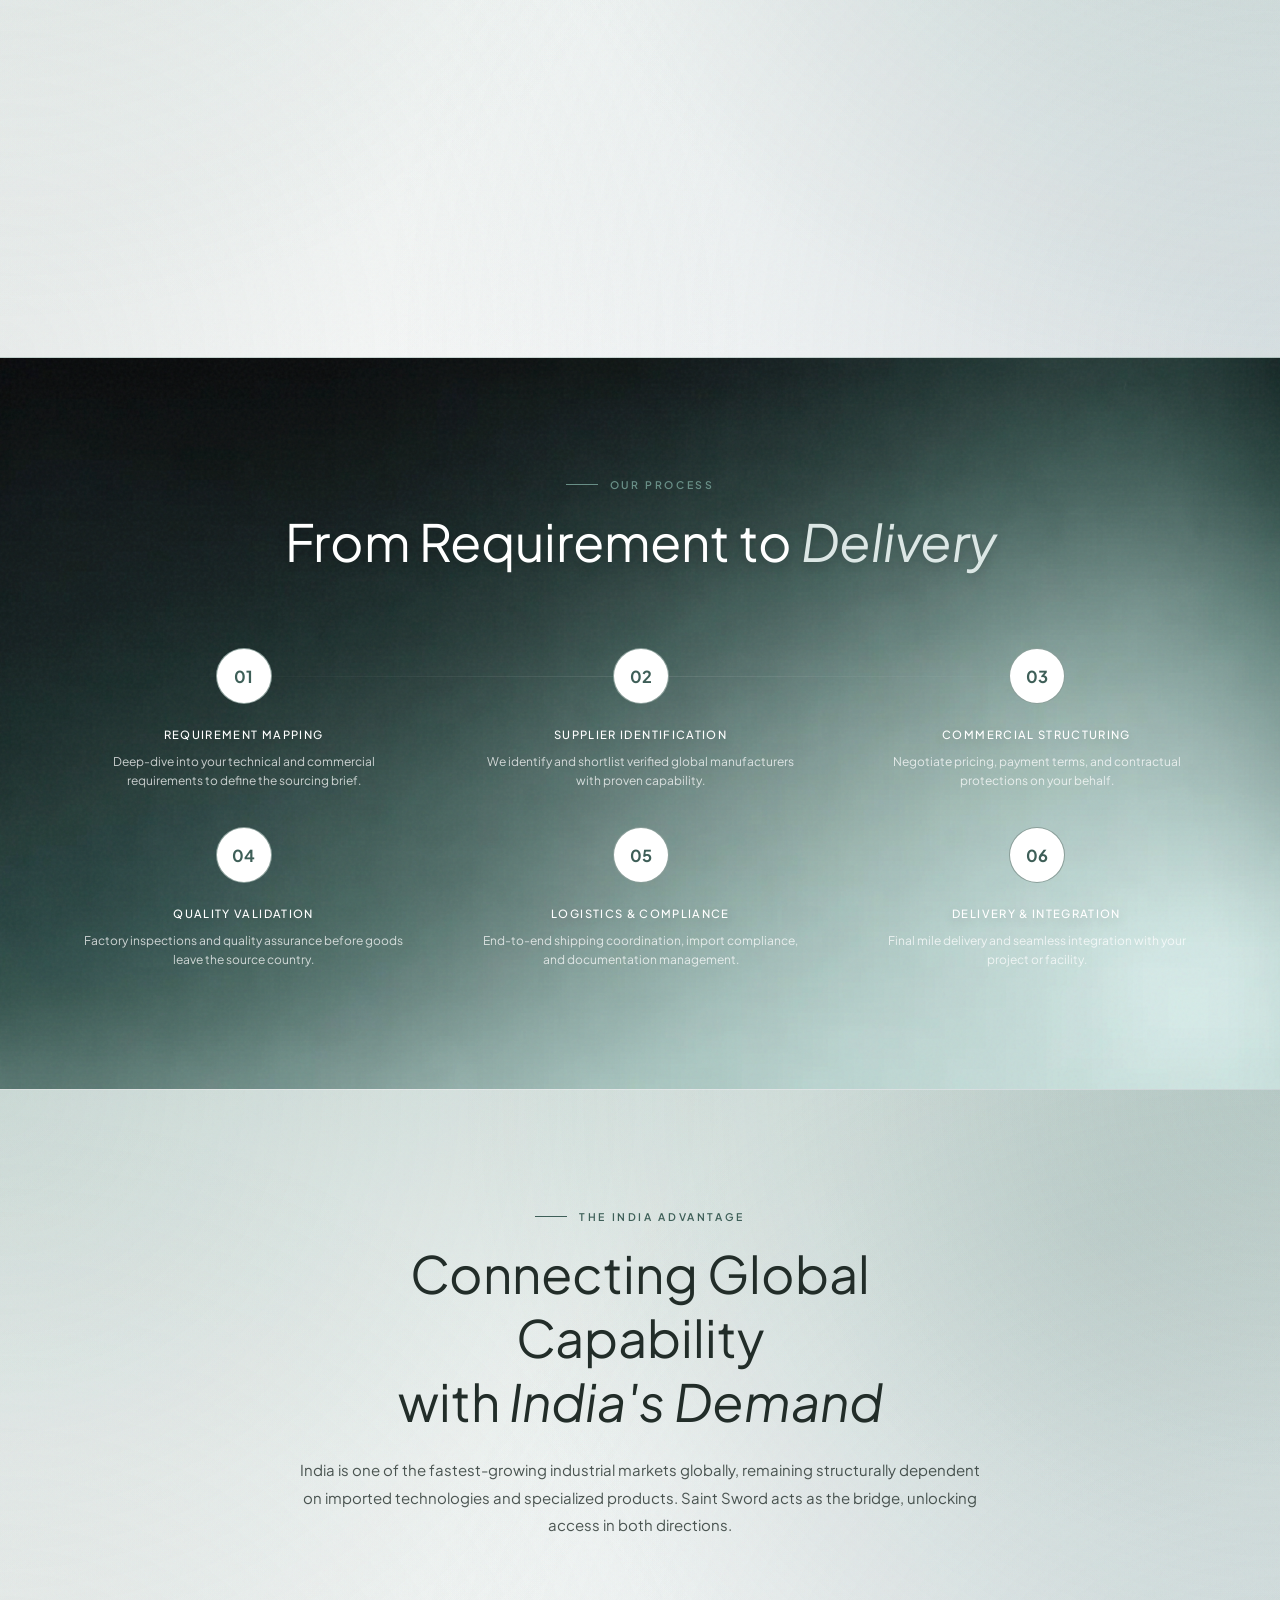
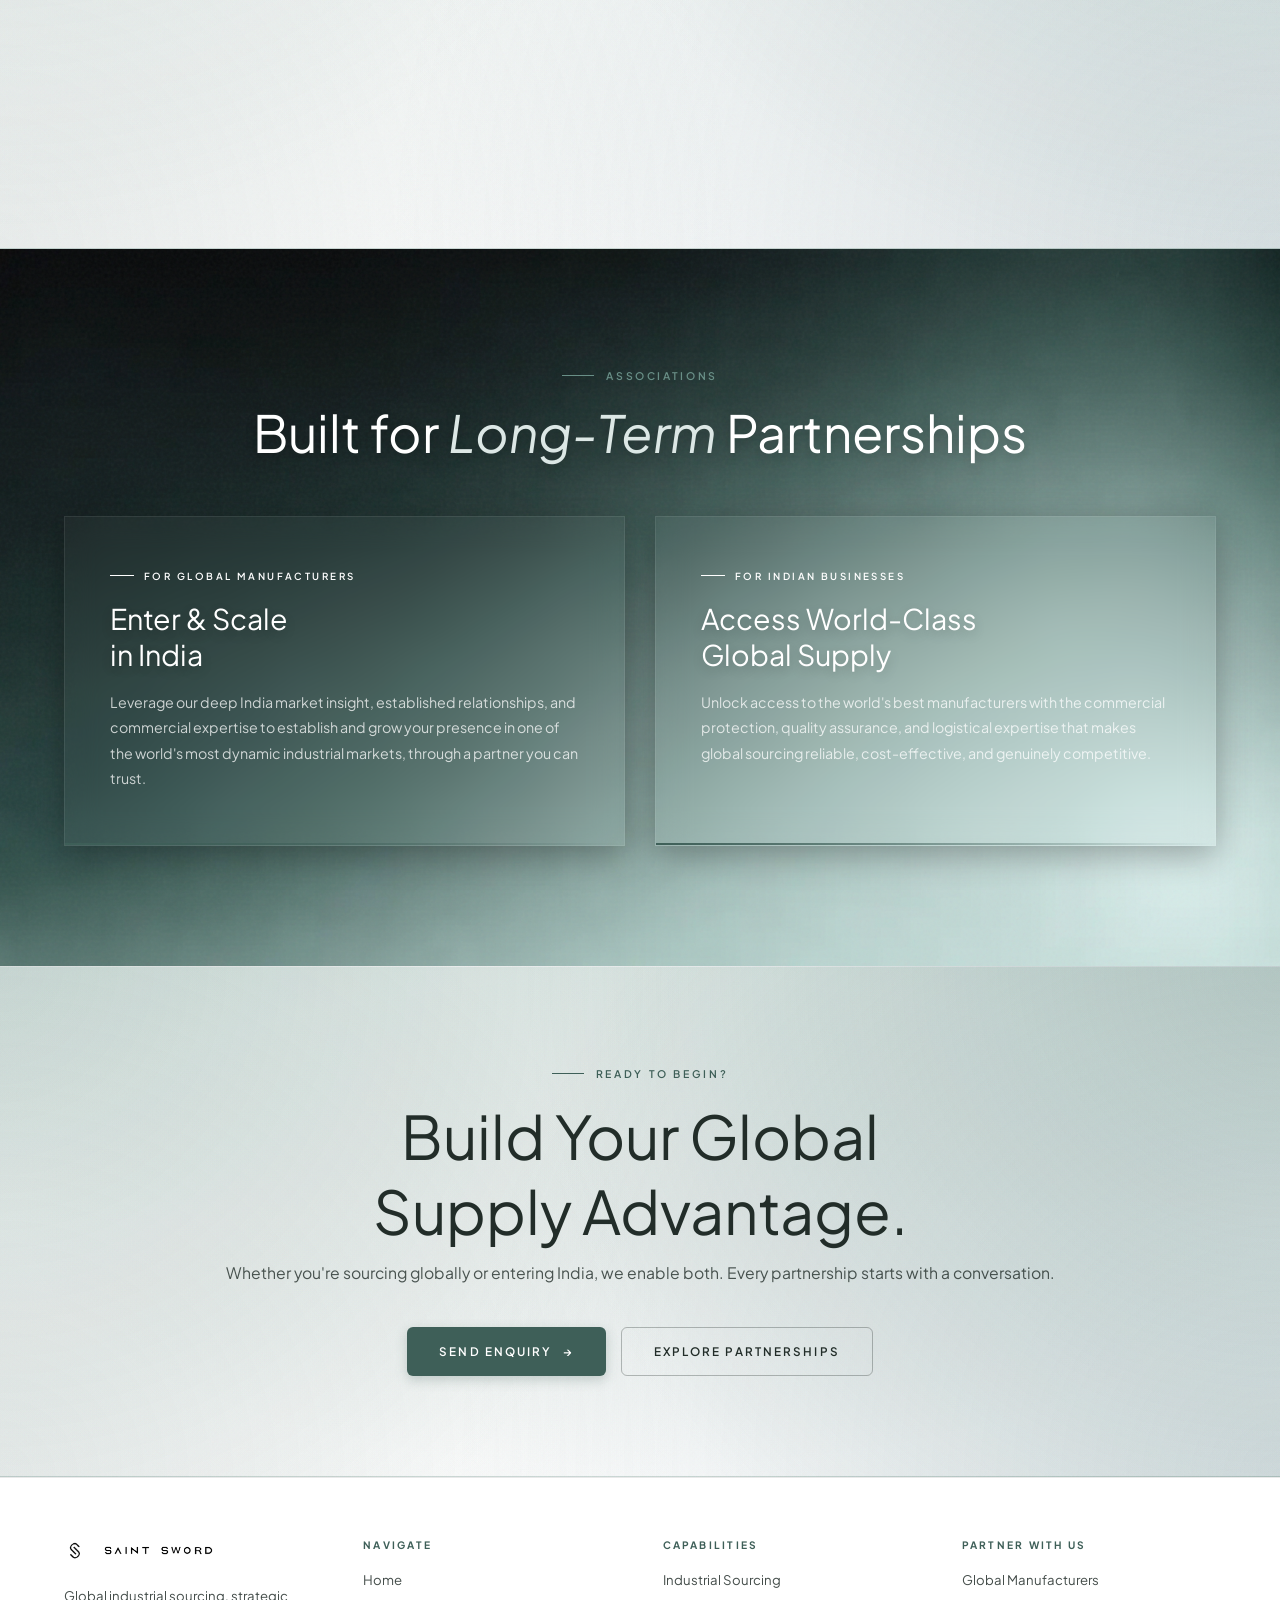
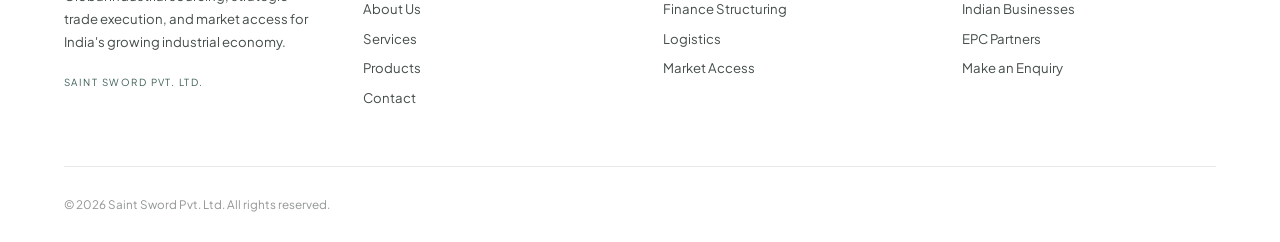
==== commit 28cf497d: "Refine text contrast, redesign card components, adjust founder image layout, and fix contact section" ====
--- a/index.html
+++ b/index.html
@@ -19,7 +19,7 @@
   <!-- Fonts -->
   <link rel="preconnect" href="https://fonts.googleapis.com">
   <link rel="preconnect" href="https://fonts.gstatic.com" crossorigin>
-  <link href="https://fonts.googleapis.com/css2?family=Instrument+Serif:ital@0;1&display=swap" rel="stylesheet">
+  <link href="https://fonts.googleapis.com/css2?family=Instrument+Serif:ital@0;1&family=Inter:wght@300;400;500;600;700&family=Plus+Jakarta+Sans:ital,wght@0,300;0,400;0,500;0,600;0,700;0,800;1,300;1,400&display=swap" rel="stylesheet">
   <link rel="canonical" href="https://saintsword.in/">
 
   <!-- Custom Styles -->
@@ -33,10 +33,16 @@
     <div class="nav-logo" onclick="showPage('home')" role="button" aria-label="Saint Sword Home" tabindex="0"
       onkeydown="if(event.key === 'Enter' || event.key === ' ') { showPage('home'); event.preventDefault(); }">
       <div class="nav-logo-mark">
-        <img src="assets/images/logo.png" alt="Saint Sword Logo" width="32" height="32" decoding="async">
+        <picture>
+          <source srcset="assets/images/logo.webp" type="image/webp">
+          <img src="assets/images/logo.png" alt="Saint Sword Logo" width="32" height="32" decoding="async">
+        </picture>
       </div>
       <div class="nav-logo-text">
-        <img src="assets/images/logo-text.png" alt="SAINT SWORD" width="120" height="28" decoding="async">
+        <picture>
+          <source srcset="assets/images/logo-text.webp" type="image/webp">
+          <img src="assets/images/logo-text.png" alt="SAINT SWORD" width="120" height="28" decoding="async">
+        </picture>
       </div>
     </div>
     <ul class="nav-links">
@@ -60,11 +66,17 @@
       onkeydown="if(event.key === 'Enter' || event.key === ' ') { showPage('home'); toggleMobile(); event.preventDefault(); }"
       style="display: flex; align-items: center; gap: 10px; cursor: pointer;">
       <div class="nav-logo-mark" style="width: 40px; height: 40px;">
-        <img src="assets/images/logo.png" alt="Logo" width="40" height="40" decoding="async">
+        <picture style="display: flex; align-items: center; justify-content: center; width: 100%; height: 100%;">
+          <source srcset="assets/images/logo.webp" type="image/webp">
+          <img src="assets/images/logo.png" alt="Logo" width="40" height="40" decoding="async">
+        </picture>
       </div>
       <div class="nav-logo-text" style="height: 30px;">
-        <img src="assets/images/logo-text.png" alt="SAINT SWORD" width="120" height="30" decoding="async"
-          style="height: 100%; width: auto; filter: brightness(0) invert(1);">
+        <picture style="display: flex; align-items: center; height: 100%;">
+          <source srcset="assets/images/logo-text.webp" type="image/webp">
+          <img src="assets/images/logo-text.png" alt="SAINT SWORD" width="120" height="30" decoding="async"
+            style="height: 100%; width: auto; filter: brightness(0) invert(1);">
+        </picture>
       </div>
     </div>
     <a href="#" onclick="showPage('home', event);toggleMobile()">Home</a>
@@ -437,8 +449,11 @@
           <div class="founder-grid">
             <div class="founder-visual">
               <div class="founder-frame">
-                <img src="assets/images/raahil-talwar.png" alt="Raahil Talwar" loading="lazy" decoding="async"
-                  width="300" height="400">
+                <picture>
+                  <source srcset="assets/images/raahil-talwar.webp" type="image/webp">
+                  <img src="assets/images/raahil-talwar.png" alt="Raahil Talwar" loading="lazy" decoding="async"
+                    width="300" height="400">
+                </picture>
               </div>
               <div class="founder-name-plate">
                 <h4>Raahil Talwar</h4>
@@ -515,8 +530,11 @@
             </ul>
           </div>
           <div class="service-visual">
-            <img src="assets/images/global_industrial_sourcing.jpg" alt="Global Industrial Sourcing" loading="lazy"
-              decoding="async" width="800" height="800">
+            <picture>
+              <source srcset="assets/images/global_industrial_sourcing.webp" type="image/webp">
+              <img src="assets/images/global_industrial_sourcing.jpg" alt="Global Industrial Sourcing" loading="lazy"
+                decoding="async" width="800" height="800">
+            </picture>
           </div>
         </div>
       </div>
@@ -539,8 +557,11 @@
             </ul>
           </div>
           <div class="service-visual">
-            <img src="assets/images/commercial_structuring.jpg" alt="Commercial Structuring" loading="lazy"
-              decoding="async" width="800" height="800">
+            <picture>
+              <source srcset="assets/images/commercial_structuring.webp" type="image/webp">
+              <img src="assets/images/commercial_structuring.jpg" alt="Commercial Structuring" loading="lazy"
+                decoding="async" width="800" height="800">
+            </picture>
           </div>
         </div>
       </div>
@@ -562,8 +583,11 @@
             </ul>
           </div>
           <div class="service-visual">
-            <img src="assets/images/supply_chain_execution.jpg" alt="Supply Chain Execution" loading="lazy"
-              decoding="async" width="800" height="800">
+            <picture>
+              <source srcset="assets/images/supply_chain_execution.webp" type="image/webp">
+              <img src="assets/images/supply_chain_execution.jpg" alt="Supply Chain Execution" loading="lazy"
+                decoding="async" width="800" height="800">
+            </picture>
           </div>
         </div>
       </div>
@@ -586,8 +610,11 @@
             </ul>
           </div>
           <div class="service-visual">
-            <img src="assets/images/india_market_access.jpg" alt="India Market Access" loading="lazy" decoding="async"
-              width="800" height="800">
+            <picture>
+              <source srcset="assets/images/india_market_access.webp" type="image/webp">
+              <img src="assets/images/india_market_access.jpg" alt="India Market Access" loading="lazy" decoding="async"
+                width="800" height="800">
+            </picture>
           </div>
         </div>
       </div>
@@ -879,17 +906,23 @@
         <span class="footer-logo" onclick="showPage('home')" role="button" aria-label="Saint Sword Home" tabindex="0"
           onkeydown="if(event.key === 'Enter' || event.key === ' ') { showPage('home'); event.preventDefault(); }">
           <div class="nav-logo-mark" style="width: 24px; height: 24px; margin-bottom: 0;">
-            <img src="assets/images/logo.png" alt="Logo" width="24" height="24" decoding="async">
+            <picture style="display: flex; align-items: center; justify-content: center; width: 100%; height: 100%;">
+              <source srcset="assets/images/logo.webp" type="image/webp">
+              <img src="assets/images/logo.png" alt="Logo" width="24" height="24" decoding="async">
+            </picture>
           </div>
           <div class="nav-logo-text" style="height: 22px;">
-            <img src="assets/images/logo-text.png" alt="SAINT SWORD" width="120" height="22" decoding="async"
-              style="height: 100%; width: auto;">
+            <picture style="display: flex; align-items: center; height: 100%;">
+              <source srcset="assets/images/logo-text.webp" type="image/webp">
+              <img src="assets/images/logo-text.png" alt="SAINT SWORD" width="120" height="22" decoding="async"
+                style="height: 100%; width: auto;">
+            </picture>
           </div>
         </span>
         <p>Global industrial sourcing, strategic trade execution, and market access for India's growing industrial
           economy.</p>
         <div
-          style="font-family:'Syne',sans-serif;font-size:0.65rem;letter-spacing:0.15em;color:var(--gold);text-transform:uppercase;">
+          style="font-family:'Plus Jakarta Sans','Inter','Helvetica Neue',Helvetica,Arial,sans-serif;font-size:0.65rem;letter-spacing:0.15em;color:var(--gold);text-transform:uppercase;">
           Saint Sword Pvt. Ltd.</div>
       </div>
       <div class="footer-col">
--- a/css/style.css
+++ b/css/style.css
@@ -32,7 +32,7 @@
 body {
   background: var(--deep);
   color: var(--white);
-  font-family: 'Helvetica Neue', Helvetica, Arial, sans-serif;
+  font-family: 'Plus Jakarta Sans', 'Inter', 'Helvetica Neue', Helvetica, Arial, sans-serif;
   overflow-x: hidden;
   cursor: default;
   /* Prevent horizontal scroll from long words */
@@ -185,7 +185,7 @@
 }
 
 .nav-links a {
-  font-family: 'Helvetica Neue', Helvetica, Arial, sans-serif;
+  font-family: 'Plus Jakarta Sans', 'Inter', 'Helvetica Neue', Helvetica, Arial, sans-serif;
   font-size: 0.78rem;
   font-weight: 500;
   letter-spacing: 0.15em;
@@ -220,7 +220,7 @@
 }
 
 .nav-cta {
-  font-family: 'Helvetica Neue', Helvetica, Arial, sans-serif;
+  font-family: 'Plus Jakarta Sans', 'Inter', 'Helvetica Neue', Helvetica, Arial, sans-serif;
   font-size: 0.72rem;
   font-weight: 600;
   letter-spacing: 0.18em;
@@ -297,7 +297,7 @@
 }
 
 .mobile-menu a {
-  font-family: 'Helvetica Neue', Helvetica, Arial, sans-serif;
+  font-family: 'Plus Jakarta Sans', 'Inter', 'Helvetica Neue', Helvetica, Arial, sans-serif;
   font-size: 1.4rem;
   font-weight: 700;
   letter-spacing: 0.1em;
@@ -321,7 +321,7 @@
 }
 
 .label {
-  font-family: 'Helvetica Neue', Helvetica, Arial, sans-serif;
+  font-family: 'Plus Jakarta Sans', 'Inter', 'Helvetica Neue', Helvetica, Arial, sans-serif;
   font-size: 0.7rem;
   font-weight: 600;
   letter-spacing: 0.25em;
@@ -354,7 +354,7 @@
   display: inline-flex;
   align-items: center;
   gap: 10px;
-  font-family: 'Helvetica Neue', Helvetica, Arial, sans-serif;
+  font-family: 'Plus Jakarta Sans', 'Inter', 'Helvetica Neue', Helvetica, Arial, sans-serif;
   font-size: 0.78rem;
   font-weight: 600;
   letter-spacing: 0.18em;
@@ -381,7 +381,7 @@
   display: inline-flex;
   align-items: center;
   gap: 10px;
-  font-family: 'Helvetica Neue', Helvetica, Arial, sans-serif;
+  font-family: 'Plus Jakarta Sans', 'Inter', 'Helvetica Neue', Helvetica, Arial, sans-serif;
   font-size: 0.78rem;
   font-weight: 600;
   letter-spacing: 0.18em;
@@ -520,7 +520,7 @@
 }
 
 .hero-eyebrow {
-  font-family: 'Helvetica Neue', Helvetica, Arial, sans-serif;
+  font-family: 'Plus Jakarta Sans', 'Inter', 'Helvetica Neue', Helvetica, Arial, sans-serif;
   font-size: 0.72rem;
   font-weight: 600;
   letter-spacing: 0.3em;
@@ -542,7 +542,7 @@
 }
 
 .hero h1 {
-  font-family: 'Helvetica Neue', Helvetica, Arial, sans-serif;
+  font-family: 'Plus Jakarta Sans', 'Inter', 'Helvetica Neue', Helvetica, Arial, sans-serif;
   font-size: clamp(3.5rem, 7vw, 6.5rem);
   font-weight: 400;
   line-height: 1.0;
@@ -592,7 +592,7 @@
 }
 
 .hero-badge-num {
-  font-family: 'Helvetica Neue', Helvetica, Arial, sans-serif;
+  font-family: 'Plus Jakarta Sans', 'Inter', 'Helvetica Neue', Helvetica, Arial, sans-serif;
   font-size: 2rem;
   font-weight: 700;
   color: var(--gold);
@@ -600,7 +600,7 @@
 }
 
 .hero-badge-text {
-  font-family: 'Helvetica Neue', Helvetica, Arial, sans-serif;
+  font-family: 'Plus Jakarta Sans', 'Inter', 'Helvetica Neue', Helvetica, Arial, sans-serif;
   font-size: 0.6rem;
   font-weight: 600;
   letter-spacing: 0.15em;
@@ -678,20 +678,26 @@
 }
 
 .stat-num {
-  font-family: 'Helvetica Neue', Helvetica, Arial, sans-serif;
+  font-family: 'Plus Jakarta Sans', 'Inter', 'Helvetica Neue', Helvetica, Arial, sans-serif;
   font-size: clamp(1.8rem, 4vw, 2.4rem);
   font-weight: 700;
-  background: linear-gradient(135deg, var(--gold), var(--gold-light));
-  -webkit-background-clip: text;
-  -webkit-text-fill-color: transparent;
-  background-clip: text;
-  color: transparent;
   line-height: 1;
   display: block;
+  color: var(--gold);
+}
+
+@supports (-webkit-background-clip: text) or (background-clip: text) {
+  .stat-num {
+    background: linear-gradient(135deg, var(--gold), var(--gold-light));
+    -webkit-background-clip: text;
+    -webkit-text-fill-color: transparent;
+    background-clip: text;
+    color: transparent;
+  }
 }
 
 .stat-label {
-  font-family: 'Helvetica Neue', Helvetica, Arial, sans-serif;
+  font-family: 'Plus Jakarta Sans', 'Inter', 'Helvetica Neue', Helvetica, Arial, sans-serif;
   font-size: 0.68rem;
   font-weight: 600;
   letter-spacing: 0.2em;
@@ -717,7 +723,7 @@
 }
 
 .pillars-header h2 {
-  font-family: 'Helvetica Neue', Helvetica, Arial, sans-serif;
+  font-family: 'Plus Jakarta Sans', 'Inter', 'Helvetica Neue', Helvetica, Arial, sans-serif;
   font-size: clamp(2.2rem, 4vw, 3.5rem);
   font-weight: 400;
   color: var(--white);
@@ -761,17 +767,23 @@
 }
 
 .pillar-num {
-  font-family: 'Helvetica Neue', Helvetica, Arial, sans-serif;
+  font-family: 'Plus Jakarta Sans', 'Inter', 'Helvetica Neue', Helvetica, Arial, sans-serif;
   font-size: 2.8rem;
   font-weight: 700;
-  background: linear-gradient(135deg, var(--gold), var(--gold-light));
-  -webkit-background-clip: text;
-  -webkit-text-fill-color: transparent;
-  background-clip: text;
-  color: transparent;
   line-height: 1;
   margin-bottom: 1.5rem;
   display: block;
+  color: var(--gold);
+}
+
+@supports (-webkit-background-clip: text) or (background-clip: text) {
+  .pillar-num {
+    background: linear-gradient(135deg, var(--gold), var(--gold-light));
+    -webkit-background-clip: text;
+    -webkit-text-fill-color: transparent;
+    background-clip: text;
+    color: transparent;
+  }
 }
 
 .pillar-icon {
@@ -787,7 +799,7 @@
 }
 
 .pillar-card h3 {
-  font-family: 'Helvetica Neue', Helvetica, Arial, sans-serif;
+  font-family: 'Plus Jakarta Sans', 'Inter', 'Helvetica Neue', Helvetica, Arial, sans-serif;
   font-size: 0.95rem;
   font-weight: 500;
   letter-spacing: 0.08em;
@@ -819,7 +831,7 @@
 }
 
 .why-content h2 {
-  font-family: 'Helvetica Neue', Helvetica, Arial, sans-serif;
+  font-family: 'Plus Jakarta Sans', 'Inter', 'Helvetica Neue', Helvetica, Arial, sans-serif;
   font-size: clamp(2.2rem, 3.5vw, 3.2rem);
   font-weight: 400;
   color: var(--white);
@@ -833,13 +845,13 @@
 }
 
 .why-closing {
-  font-family: 'Helvetica Neue', Helvetica, Arial, sans-serif;
+  font-family: 'Plus Jakarta Sans', 'Inter', 'Helvetica Neue', Helvetica, Arial, sans-serif;
   font-size: 1.35rem;
   font-weight: 500;
   font-style: italic;
-  color: #C5A059 !important;
+  color: #FFFFFF !important;
   line-height: 1.6;
-  border-left: 2px solid #C5A059 !important;
+  border-left: 2px solid #FFFFFF !important;
   padding-left: 1.5rem;
   margin-top: 2rem;
 }
@@ -860,7 +872,7 @@
 }
 
 .why-feature h4 {
-  font-family: 'Helvetica Neue', Helvetica, Arial, sans-serif;
+  font-family: 'Plus Jakarta Sans', 'Inter', 'Helvetica Neue', Helvetica, Arial, sans-serif;
   font-size: 0.85rem;
   font-weight: 500;
   letter-spacing: 0.1em;
@@ -894,7 +906,7 @@
 }
 
 .source-header h2 {
-  font-family: 'Helvetica Neue', Helvetica, Arial, sans-serif;
+  font-family: 'Plus Jakarta Sans', 'Inter', 'Helvetica Neue', Helvetica, Arial, sans-serif;
   font-size: clamp(2.2rem, 4vw, 3.5rem);
   font-weight: 400;
   color: var(--white);
@@ -928,7 +940,7 @@
 }
 
 .source-card h3 {
-  font-family: 'Helvetica Neue', Helvetica, Arial, sans-serif;
+  font-family: 'Plus Jakarta Sans', 'Inter', 'Helvetica Neue', Helvetica, Arial, sans-serif;
   font-size: 0.88rem;
   font-weight: 500;
   letter-spacing: 0.08em;
@@ -954,7 +966,7 @@
 }
 
 .process-header h2 {
-  font-family: 'Helvetica Neue', Helvetica, Arial, sans-serif;
+  font-family: 'Plus Jakarta Sans', 'Inter', 'Helvetica Neue', Helvetica, Arial, sans-serif;
   font-size: clamp(2.2rem, 4vw, 3.5rem);
   font-weight: 400;
   color: var(--white);
@@ -993,7 +1005,7 @@
   justify-content: center;
   margin: 0 auto 1.5rem;
   background: var(--black);
-  font-family: 'Helvetica Neue', Helvetica, Arial, sans-serif;
+  font-family: 'Plus Jakarta Sans', 'Inter', 'Helvetica Neue', Helvetica, Arial, sans-serif;
   font-size: 1.1rem;
   font-weight: 700;
   color: var(--gold);
@@ -1009,7 +1021,7 @@
 }
 
 .process-step h4 {
-  font-family: 'Helvetica Neue', Helvetica, Arial, sans-serif;
+  font-family: 'Plus Jakarta Sans', 'Inter', 'Helvetica Neue', Helvetica, Arial, sans-serif;
   font-size: 0.75rem;
   font-weight: 500;
   letter-spacing: 0.12em;
@@ -1043,7 +1055,7 @@
 }
 
 .bridge h2 {
-  font-family: 'Helvetica Neue', Helvetica, Arial, sans-serif;
+  font-family: 'Plus Jakarta Sans', 'Inter', 'Helvetica Neue', Helvetica, Arial, sans-serif;
   font-size: clamp(2.2rem, 4vw, 3.5rem);
   font-weight: 400;
   color: var(--white);
@@ -1103,7 +1115,7 @@
 }
 
 .partners h2 {
-  font-family: 'Helvetica Neue', Helvetica, Arial, sans-serif;
+  font-family: 'Plus Jakarta Sans', 'Inter', 'Helvetica Neue', Helvetica, Arial, sans-serif;
   font-size: clamp(2.2rem, 4vw, 3.5rem);
   font-weight: 400;
   color: var(--white);
@@ -1140,7 +1152,7 @@
 }
 
 .partner-type {
-  font-family: 'Helvetica Neue', Helvetica, Arial, sans-serif;
+  font-family: 'Plus Jakarta Sans', 'Inter', 'Helvetica Neue', Helvetica, Arial, sans-serif;
   font-size: 0.65rem;
   font-weight: 600;
   letter-spacing: 0.25em;
@@ -1161,7 +1173,7 @@
 }
 
 .partner-card h3 {
-  font-family: 'Helvetica Neue', Helvetica, Arial, sans-serif;
+  font-family: 'Plus Jakarta Sans', 'Inter', 'Helvetica Neue', Helvetica, Arial, sans-serif;
   font-size: 1.9rem;
   font-weight: 400;
   color: var(--white);
@@ -1194,7 +1206,7 @@
 }
 
 .cta-band h2 {
-  font-family: 'Helvetica Neue', Helvetica, Arial, sans-serif;
+  font-family: 'Plus Jakarta Sans', 'Inter', 'Helvetica Neue', Helvetica, Arial, sans-serif;
   font-size: clamp(2.5rem, 5vw, 4rem);
   font-weight: 400;
   color: var(--white);
@@ -1242,7 +1254,7 @@
 }
 
 .about-hero h1 {
-  font-family: 'Helvetica Neue', Helvetica, Arial, sans-serif;
+  font-family: 'Plus Jakarta Sans', 'Inter', 'Helvetica Neue', Helvetica, Arial, sans-serif;
   font-size: clamp(3rem, 6vw, 5.5rem);
   font-weight: 400;
   color: var(--white);
@@ -1270,7 +1282,7 @@
 }
 
 .about-story-side h3 {
-  font-family: 'Helvetica Neue', Helvetica, Arial, sans-serif;
+  font-family: 'Plus Jakarta Sans', 'Inter', 'Helvetica Neue', Helvetica, Arial, sans-serif;
   font-size: 2.2rem;
   font-weight: 400;
   color: var(--white);
@@ -1312,7 +1324,7 @@
 }
 
 .vision-section h2 {
-  font-family: 'Helvetica Neue', Helvetica, Arial, sans-serif;
+  font-family: 'Plus Jakarta Sans', 'Inter', 'Helvetica Neue', Helvetica, Arial, sans-serif;
   font-size: clamp(2rem, 3.5vw, 3rem);
   font-weight: 400;
   color: var(--white);
@@ -1331,8 +1343,8 @@
   font-size: 1.25rem;
   font-weight: 300;
   font-style: italic;
-  color: #C5A059 !important;
-  border-left: 2px solid #C5A059 !important;
+  color: #FFFFFF !important;
+  border-left: 2px solid #FFFFFF !important;
   padding: 1.5rem 2rem;
   background: rgba(62, 95, 88, 0.04);
   margin: 3rem 0;
@@ -1370,7 +1382,7 @@
 
 .founder-frame {
   aspect-ratio: 3/4;
-  max-width: 195px;
+  max-width: 280px;
   background: linear-gradient(135deg, var(--steel), var(--navy));
   border: 1px solid var(--border);
   display: flex;
@@ -1410,7 +1422,7 @@
 }
 
 .founder-name-plate h4 {
-  font-family: 'Helvetica Neue', Helvetica, Arial, sans-serif;
+  font-family: 'Plus Jakarta Sans', 'Inter', 'Helvetica Neue', Helvetica, Arial, sans-serif;
   font-size: 0.9rem;
   font-weight: 700;
   letter-spacing: 0.05em;
@@ -1419,7 +1431,7 @@
 }
 
 .founder-name-plate span {
-  font-family: 'Helvetica Neue', Helvetica, Arial, sans-serif;
+  font-family: 'Plus Jakarta Sans', 'Inter', 'Helvetica Neue', Helvetica, Arial, sans-serif;
   font-size: 0.72rem;
   color: rgba(255, 255, 255, 0.85);
   display: block;
@@ -1431,7 +1443,7 @@
 }
 
 .founder-content h2 {
-  font-family: 'Helvetica Neue', Helvetica, Arial, sans-serif;
+  font-family: 'Plus Jakarta Sans', 'Inter', 'Helvetica Neue', Helvetica, Arial, sans-serif;
   font-size: clamp(2rem, 3vw, 2.8rem);
   font-weight: 400;
   color: var(--white);
@@ -1469,7 +1481,7 @@
 }
 
 .services-hero h1 {
-  font-family: 'Helvetica Neue', Helvetica, Arial, sans-serif;
+  font-family: 'Plus Jakarta Sans', 'Inter', 'Helvetica Neue', Helvetica, Arial, sans-serif;
   font-size: clamp(3rem, 6vw, 5.5rem);
   font-weight: 400;
   color: var(--white);
@@ -1524,21 +1536,27 @@
 }
 
 .service-num {
-  font-family: 'Helvetica Neue', Helvetica, Arial, sans-serif;
+  font-family: 'Plus Jakarta Sans', 'Inter', 'Helvetica Neue', Helvetica, Arial, sans-serif;
   font-size: 3.5rem;
   font-weight: 700;
-  background: linear-gradient(135deg, var(--gold), var(--gold-light));
-  -webkit-background-clip: text;
-  -webkit-text-fill-color: transparent;
-  background-clip: text;
-  color: transparent;
   line-height: 1;
   display: block;
   margin-bottom: 1rem;
+  color: var(--gold);
+}
+
+@supports (-webkit-background-clip: text) or (background-clip: text) {
+  .service-num {
+    background: linear-gradient(135deg, var(--gold), var(--gold-light));
+    -webkit-background-clip: text;
+    -webkit-text-fill-color: transparent;
+    background-clip: text;
+    color: transparent;
+  }
 }
 
 .service-meta h2 {
-  font-family: 'Helvetica Neue', Helvetica, Arial, sans-serif;
+  font-family: 'Plus Jakarta Sans', 'Inter', 'Helvetica Neue', Helvetica, Arial, sans-serif;
   font-size: clamp(1.8rem, 3vw, 2.5rem);
   font-weight: 400;
   color: var(--white);
@@ -1615,7 +1633,7 @@
 }
 
 .products-hero h1 {
-  font-family: 'Helvetica Neue', Helvetica, Arial, sans-serif;
+  font-family: 'Plus Jakarta Sans', 'Inter', 'Helvetica Neue', Helvetica, Arial, sans-serif;
   font-size: clamp(3rem, 6vw, 5.5rem);
   font-weight: 400;
   color: var(--white);
@@ -1641,7 +1659,7 @@
 }
 
 .products-intro h2 {
-  font-family: 'Helvetica Neue', Helvetica, Arial, sans-serif;
+  font-family: 'Plus Jakarta Sans', 'Inter', 'Helvetica Neue', Helvetica, Arial, sans-serif;
   font-size: clamp(1.5rem, 3vw, 2.2rem);
   font-weight: 400;
   color: var(--white);
@@ -1673,19 +1691,25 @@
 }
 
 .product-cat-num {
-  font-family: 'Helvetica Neue', Helvetica, Arial, sans-serif;
+  font-family: 'Plus Jakarta Sans', 'Inter', 'Helvetica Neue', Helvetica, Arial, sans-serif;
   font-size: 1.8rem;
   font-weight: 700;
-  background: linear-gradient(135deg, var(--gold), var(--gold-light));
-  -webkit-background-clip: text;
-  -webkit-text-fill-color: transparent;
-  background-clip: text;
-  color: transparent;
   line-height: 1;
+  color: var(--gold);
+}
+
+@supports (-webkit-background-clip: text) or (background-clip: text) {
+  .product-cat-num {
+    background: linear-gradient(135deg, var(--gold), var(--gold-light));
+    -webkit-background-clip: text;
+    -webkit-text-fill-color: transparent;
+    background-clip: text;
+    color: transparent;
+  }
 }
 
 .product-cat-title h3 {
-  font-family: 'Helvetica Neue', Helvetica, Arial, sans-serif;
+  font-family: 'Plus Jakarta Sans', 'Inter', 'Helvetica Neue', Helvetica, Arial, sans-serif;
   font-size: 1rem;
   font-weight: 700;
   letter-spacing: 0.08em;
@@ -1753,7 +1777,7 @@
 }
 
 .product-tag {
-  font-family: 'Helvetica Neue', Helvetica, Arial, sans-serif;
+  font-family: 'Plus Jakarta Sans', 'Inter', 'Helvetica Neue', Helvetica, Arial, sans-serif;
   font-size: 0.7rem;
   font-weight: 600;
   letter-spacing: 0.15em;
@@ -1787,7 +1811,7 @@
 }
 
 .products-note h3 {
-  font-family: 'Helvetica Neue', Helvetica, Arial, sans-serif;
+  font-family: 'Plus Jakarta Sans', 'Inter', 'Helvetica Neue', Helvetica, Arial, sans-serif;
   font-size: clamp(1.6rem, 3vw, 2.4rem);
   font-weight: 400;
   color: var(--white);
@@ -1820,7 +1844,7 @@
 }
 
 .contact-info h1 {
-  font-family: 'Helvetica Neue', Helvetica, Arial, sans-serif;
+  font-family: 'Plus Jakarta Sans', 'Inter', 'Helvetica Neue', Helvetica, Arial, sans-serif;
   font-size: clamp(2.5rem, 5vw, 4rem);
   font-weight: 400;
   color: var(--white);
@@ -1849,21 +1873,21 @@
 .detail-icon {
   width: 54px;
   height: 54px;
-  border: 1px solid rgba(197, 160, 89, 0.35);
+  border: 1px solid rgba(105, 143, 135, 0.35);
   border-radius: 50%;
   display: flex;
   align-items: center;
   justify-content: center;
   flex-shrink: 0;
-  background: rgba(197, 160, 89, 0.03);
-  color: var(--gold);
+  background: rgba(105, 143, 135, 0.03);
+  color: #DCE7E5;
   transition: all 0.4s cubic-bezier(0.16, 1, 0.3, 1);
 }
 
 .detail-icon svg {
   width: 22px;
   height: 22px;
-  stroke: var(--gold);
+  stroke: #DCE7E5;
   stroke-width: 1.5;
   fill: none;
   stroke-linecap: round;
@@ -1876,32 +1900,33 @@
   align-items: flex-start;
   gap: 1.2rem;
   padding-bottom: 1.5rem;
-  border-bottom: 1px solid var(--border-light);
+  border-bottom: 1px solid rgba(255, 255, 255, 0.08);
   cursor: pointer;
 }
 
 .contact-detail:hover .detail-icon {
-  border-color: var(--gold);
-  background: rgba(197, 160, 89, 0.1);
-  box-shadow: 0 4px 20px rgba(197, 160, 89, 0.15);
+  border-color: #DCE7E5;
+  background: rgba(105, 143, 135, 0.15);
+  box-shadow: 0 4px 20px rgba(105, 143, 135, 0.25);
 }
 
 .contact-detail:hover .detail-icon svg {
   transform: scale(1.1);
+  stroke: #FFFFFF;
 }
 
 .detail-text h5 {
-  font-family: 'Helvetica Neue', Helvetica, Arial, sans-serif;
+  font-family: 'Plus Jakarta Sans', 'Inter', 'Helvetica Neue', Helvetica, Arial, sans-serif;
   font-size: 0.68rem;
   font-weight: 600;
   letter-spacing: 0.2em;
   text-transform: uppercase;
-  color: var(--gold);
+  color: #698F87;
   margin-bottom: 4px;
 }
 
 .detail-text p {
-  color: rgba(34, 45, 41, 0.6);
+  color: rgba(255, 255, 255, 0.85);
   font-size: 0.92rem;
 }
 
@@ -1912,7 +1937,7 @@
 }
 
 .contact-form-wrap h3 {
-  font-family: 'Helvetica Neue', Helvetica, Arial, sans-serif;
+  font-family: 'Plus Jakarta Sans', 'Inter', 'Helvetica Neue', Helvetica, Arial, sans-serif;
   font-size: 0.85rem;
   font-weight: 700;
   letter-spacing: 0.18em;
@@ -1948,7 +1973,7 @@
 
 .form-group label {
   display: block;
-  font-family: 'Helvetica Neue', Helvetica, Arial, sans-serif;
+  font-family: 'Plus Jakarta Sans', 'Inter', 'Helvetica Neue', Helvetica, Arial, sans-serif;
   font-size: 0.76rem;
   font-weight: 700;
   letter-spacing: 0.15em;
@@ -1965,7 +1990,7 @@
   border: 1px solid var(--border-light);
   padding: 14px 16px;
   color: var(--white);
-  font-family: 'Helvetica Neue', Helvetica, Arial, sans-serif;
+  font-family: 'Plus Jakarta Sans', 'Inter', 'Helvetica Neue', Helvetica, Arial, sans-serif;
   font-size: 1rem;
   line-height: 1.5;
   outline: none;
@@ -2051,7 +2076,7 @@
 .form-group input::placeholder,
 .form-group textarea::placeholder {
   color: rgba(34, 45, 41, 0.85);
-  font-family: 'Helvetica Neue', Helvetica, Arial, sans-serif;
+  font-family: 'Plus Jakarta Sans', 'Inter', 'Helvetica Neue', Helvetica, Arial, sans-serif;
   font-size: 0.95rem;
 }
 
@@ -2061,7 +2086,7 @@
 
 .form-submit {
   width: 100%;
-  font-family: 'Helvetica Neue', Helvetica, Arial, sans-serif;
+  font-family: 'Plus Jakarta Sans', 'Inter', 'Helvetica Neue', Helvetica, Arial, sans-serif;
   font-size: 0.88rem;
   font-weight: 700;
   letter-spacing: 0.18em;
@@ -2142,7 +2167,7 @@
 }
 
 .footer-col h5 {
-  font-family: 'Helvetica Neue', Helvetica, Arial, sans-serif;
+  font-family: 'Plus Jakarta Sans', 'Inter', 'Helvetica Neue', Helvetica, Arial, sans-serif;
   font-size: 0.68rem;
   font-weight: 700;
   letter-spacing: 0.22em;
@@ -2183,15 +2208,32 @@
 }
 
 .footer-bottom p {
-  color: rgba(34, 45, 41, 0.25);
+  color: rgba(34, 45, 41, 0.5);
   font-size: 0.78rem;
 }
 
 .footer-reg {
-  color: rgba(34, 45, 41, 0.25);
+  color: rgba(34, 45, 41, 0.5);
   font-size: 0.72rem;
-  font-family: 'Helvetica Neue', Helvetica, Arial, sans-serif;
+  font-family: 'Plus Jakarta Sans', 'Inter', 'Helvetica Neue', Helvetica, Arial, sans-serif;
   letter-spacing: 0.1em;
+}
+
+.footer-legal {
+  display: flex;
+  gap: 1.5rem;
+}
+
+.footer-legal a {
+  color: rgba(34, 45, 41, 0.5);
+  font-size: 0.72rem;
+  font-family: 'Plus Jakarta Sans', 'Inter', 'Helvetica Neue', Helvetica, Arial, sans-serif;
+  text-decoration: none;
+  transition: color 0.3s;
+}
+
+.footer-legal a:hover {
+  color: var(--white);
 }
 
 /* ─── PREMIUM ATMOSPHERIC GRADIENT (SECTION LEVEL) ─── */
@@ -2199,103 +2241,9 @@
   position: relative;
   background:
     url("data:image/svg+xml,%3Csvg viewBox='0 0 256 256' xmlns='http://www.w3.org/2000/svg'%3E%3Cfilter id='noiseFilter'%3E%3CfeTurbulence type='fractalNoise' baseFrequency='0.85' numOctaves='4' stitchTiles='stitch'/%3E%3C/filter%3E%3Crect width='100%25' height='100%25' filter='url(%23noiseFilter)' opacity='0.055'/%3E%3C/svg%3E"),
-    radial-gradient(circle at 0% 0%, rgba(197, 160, 89, 0.15) 0%, transparent 55%),
-    radial-gradient(circle at 100% 0%, rgba(105, 143, 135, 0.35) 0%, transparent 60%),
-    radial-gradient(circle at 100% 100%, rgba(52, 94, 107, 0.32) 0%, transparent 65%),
-    radial-gradient(circle at 0% 100%, rgba(62, 95, 88, 0.25) 0%, transparent 55%),
-    radial-gradient(circle at 50% 50%, rgba(21, 28, 26, 0.95) 0%, transparent 75%),
-    linear-gradient(135deg, #0E1412 0%, #151D1A 50%, #0A0D0C 100%) !important;
+    url('../assets/images/atmospheric_bg.webp') no-repeat center/cover !important;
   color: #FFFFFF !important;
   overflow: hidden;
-}
-
-/* 1. Hero Section - Horizon / Center-Bottom Glow */
-.hero.atmospheric-gradient {
-  background:
-    url("data:image/svg+xml,%3Csvg viewBox='0 0 256 256' xmlns='http://www.w3.org/2000/svg'%3E%3Cfilter id='noiseFilter'%3E%3CfeTurbulence type='fractalNoise' baseFrequency='0.85' numOctaves='4' stitchTiles='stitch'/%3E%3C/filter%3E%3Crect width='100%25' height='100%25' filter='url(%23noiseFilter)' opacity='0.055'/%3E%3C/svg%3E"),
-    radial-gradient(circle at 50% 90%, rgba(105, 143, 135, 0.38) 0%, transparent 55%),
-    radial-gradient(circle at 10% 20%, rgba(197, 160, 89, 0.15) 0%, transparent 45%),
-    linear-gradient(180deg, #090C0B 0%, #0F1513 50%, #151F1C 100%) !important;
-  background-size: auto !important;
-}
-
-/* 2. Why Section - Diagonal Blend (Top-Right to Bottom-Left) */
-.why.atmospheric-gradient {
-  background:
-    url("data:image/svg+xml,%3Csvg viewBox='0 0 256 256' xmlns='http://www.w3.org/2000/svg'%3E%3Cfilter id='noiseFilter'%3E%3CfeTurbulence type='fractalNoise' baseFrequency='0.85' numOctaves='4' stitchTiles='stitch'/%3E%3C/filter%3E%3Crect width='100%25' height='100%25' filter='url(%23noiseFilter)' opacity='0.05'/%3E%3C/svg%3E"),
-    radial-gradient(circle at 90% 15%, rgba(105, 143, 135, 0.35) 0%, transparent 65%),
-    radial-gradient(circle at 15% 85%, rgba(197, 160, 89, 0.1) 0%, transparent 50%),
-    linear-gradient(135deg, #070A09 0%, #111A17 60%, #1C2B25 100%) !important;
-  background-size: auto !important;
-}
-
-/* 3. Process Section - Split Top/Bottom Edge-Lit */
-.process.atmospheric-gradient {
-  background:
-    url("data:image/svg+xml,%3Csvg viewBox='0 0 256 256' xmlns='http://www.w3.org/2000/svg'%3E%3Cfilter id='noiseFilter'%3E%3CfeTurbulence type='fractalNoise' baseFrequency='0.85' numOctaves='4' stitchTiles='stitch'/%3E%3C/filter%3E%3Crect width='100%25' height='100%25' filter='url(%23noiseFilter)' opacity='0.055'/%3E%3C/svg%3E"),
-    radial-gradient(circle at 50% 5%, rgba(105, 143, 135, 0.3) 0%, transparent 45%),
-    radial-gradient(circle at 50% 95%, rgba(52, 94, 107, 0.28) 0%, transparent 50%),
-    linear-gradient(180deg, #0E1412 0%, #060908 50%, #0E1412 100%) !important;
-  background-size: auto !important;
-}
-
-/* 4. Partners Section - Corner Fades & Bottom-Left Focus */
-.partners.atmospheric-gradient {
-  background:
-    url("data:image/svg+xml,%3Csvg viewBox='0 0 256 256' xmlns='http://www.w3.org/2000/svg'%3E%3Cfilter id='noiseFilter'%3E%3CfeTurbulence type='fractalNoise' baseFrequency='0.85' numOctaves='4' stitchTiles='stitch'/%3E%3C/filter%3E%3Crect width='100%25' height='100%25' filter='url(%23noiseFilter)' opacity='0.05'/%3E%3C/svg%3E"),
-    radial-gradient(circle at 10% 80%, rgba(62, 95, 88, 0.35) 0%, transparent 60%),
-    radial-gradient(circle at 85% 20%, rgba(52, 94, 107, 0.2) 0%, transparent 50%),
-    linear-gradient(135deg, #090C0B 0%, #121A18 100%) !important;
-  background-size: auto !important;
-}
-
-/* 5. Vision Section - Epic Center Glow Bloom */
-.vision-section.atmospheric-gradient {
-  background:
-    url("data:image/svg+xml,%3Csvg viewBox='0 0 256 256' xmlns='http://www.w3.org/2000/svg'%3E%3Cfilter id='noiseFilter'%3E%3CfeTurbulence type='fractalNoise' baseFrequency='0.85' numOctaves='4' stitchTiles='stitch'/%3E%3C/filter%3E%3Crect width='100%25' height='100%25' filter='url(%23noiseFilter)' opacity='0.06'/%3E%3C/svg%3E"),
-    radial-gradient(circle at 50% 50%, rgba(105, 143, 135, 0.4) 0%, transparent 60%),
-    radial-gradient(circle at 50% 50%, rgba(197, 160, 89, 0.15) 0%, transparent 40%),
-    linear-gradient(135deg, #060908 0%, #0F1413 50%, #060908 100%) !important;
-  background-size: auto !important;
-}
-
-/* 6. Services Hero Section - Upper Horizon Glow */
-.services-hero.atmospheric-gradient {
-  background:
-    url("data:image/svg+xml,%3Csvg viewBox='0 0 256 256' xmlns='http://www.w3.org/2000/svg'%3E%3Cfilter id='noiseFilter'%3E%3CfeTurbulence type='fractalNoise' baseFrequency='0.85' numOctaves='4' stitchTiles='stitch'/%3E%3C/filter%3E%3Crect width='100%25' height='100%25' filter='url(%23noiseFilter)' opacity='0.055'/%3E%3C/svg%3E"),
-    radial-gradient(ellipse at 50% 15%, rgba(105, 143, 135, 0.42) 0%, transparent 70%),
-    linear-gradient(180deg, #090B0A 0%, #151D1B 65%, #0B0E0D 100%) !important;
-  background-size: auto !important;
-}
-
-/* 7. Products Hero Section - Spotlight Left Leak */
-.products-hero.atmospheric-gradient {
-  background:
-    url("data:image/svg+xml,%3Csvg viewBox='0 0 256 256' xmlns='http://www.w3.org/2000/svg'%3E%3Cfilter id='noiseFilter'%3E%3CfeTurbulence type='fractalNoise' baseFrequency='0.85' numOctaves='4' stitchTiles='stitch'/%3E%3C/filter%3E%3Crect width='100%25' height='100%25' filter='url(%23noiseFilter)' opacity='0.055'/%3E%3C/svg%3E"),
-    radial-gradient(circle at 10% 10%, rgba(105, 143, 135, 0.4) 0%, transparent 60%),
-    radial-gradient(circle at 85% 85%, rgba(52, 94, 107, 0.25) 0%, transparent 55%),
-    linear-gradient(135deg, #090B0A 0%, #131A18 100%) !important;
-  background-size: auto !important;
-}
-
-/* 8. CTA Bands - Diagonal Dynamic Light Beam */
-.cta-band.atmospheric-gradient {
-  background:
-    url("data:image/svg+xml,%3Csvg viewBox='0 0 256 256' xmlns='http://www.w3.org/2000/svg'%3E%3Cfilter id='noiseFilter'%3E%3CfeTurbulence type='fractalNoise' baseFrequency='0.85' numOctaves='4' stitchTiles='stitch'/%3E%3C/filter%3E%3Crect width='100%25' height='100%25' filter='url(%23noiseFilter)' opacity='0.06'/%3E%3C/svg%3E"),
-    radial-gradient(circle at 80% 50%, rgba(105, 143, 135, 0.38) 0%, transparent 55%),
-    radial-gradient(circle at 20% 50%, rgba(197, 160, 89, 0.16) 0%, transparent 50%),
-    linear-gradient(135deg, #090D0C 0%, #1C2924 100%) !important;
-  background-size: auto !important;
-}
-
-/* 9. Contact Page - Split Multi-Glow Panel */
-.contact-page.atmospheric-gradient {
-  background:
-    url("data:image/svg+xml,%3Csvg viewBox='0 0 256 256' xmlns='http://www.w3.org/2000/svg'%3E%3Cfilter id='noiseFilter'%3E%3CfeTurbulence type='fractalNoise' baseFrequency='0.85' numOctaves='4' stitchTiles='stitch'/%3E%3C/filter%3E%3Crect width='100%25' height='100%25' filter='url(%23noiseFilter)' opacity='0.06'/%3E%3C/svg%3E"),
-    radial-gradient(circle at 15% 30%, rgba(197, 160, 89, 0.18) 0%, transparent 50%),
-    radial-gradient(circle at 85% 70%, rgba(105, 143, 135, 0.35) 0%, transparent 55%),
-    linear-gradient(135deg, #090C0B 0%, #121A17 100%) !important;
-  background-size: auto !important;
 }
 
 .atmospheric-gradient>* {
@@ -2329,7 +2277,7 @@
 .atmospheric-gradient h1 em,
 .atmospheric-gradient h2 em,
 .atmospheric-gradient h3 em {
-  color: #C5A059 !important;
+  color: #DCE7E5 !important;
 }
 
 .atmospheric-gradient>.hero-badge {
@@ -2358,7 +2306,7 @@
 
 .atmospheric-gradient .label {
   color: #698F87 !important;
-  text-shadow: 0 0 10px rgba(105, 143, 135, 0.3);
+  text-shadow: 0 0 10px rgba(105, 143, 135, 0.15);
 }
 
 .atmospheric-gradient .label::before {
@@ -2366,8 +2314,8 @@
 }
 
 .atmospheric-gradient .why-closing {
-  color: #C5A059 !important;
-  border-left-color: #C5A059 !important;
+  color: #698F87 !important;
+  border-left-color: #698F87 !important;
 }
 
 .atmospheric-gradient .why-features {
@@ -2376,16 +2324,16 @@
 }
 
 .atmospheric-gradient .partner-type {
+  color: #FFFFFF !important;
+}
+
+.atmospheric-gradient .partner-type::before {
+  background: #FFFFFF !important;
+}
+
+.atmospheric-gradient .vision-section blockquote {
   color: #698F87 !important;
-}
-
-.atmospheric-gradient .partner-type::before {
-  background: #698F87 !important;
-}
-
-.atmospheric-gradient .vision-section blockquote {
-  color: #C5A059 !important;
-  border-left-color: #C5A059 !important;
+  border-left-color: #698F87 !important;
   background: rgba(255, 255, 255, 0.03) !important;
 }
 
@@ -2424,22 +2372,28 @@
 
 /* Positioning Box styling inside atmospheric-gradient */
 .atmospheric-gradient .positioning {
-  border-left: 2px solid #C5A059 !important;
-  background: rgba(197, 160, 89, 0.05) !important;
+  border-left: 2px solid #698F87 !important;
+  background: rgba(105, 143, 135, 0.08) !important;
 }
 
 .atmospheric-gradient .positioning p {
-  color: #E5C483 !important;
+  color: #698F87 !important;
   font-size: 1.4rem !important;
   letter-spacing: 0.02em !important;
 }
 
 .atmospheric-gradient .pillar-num {
-  background: linear-gradient(135deg, var(--gold-light), var(--gold-pale)) !important;
-  -webkit-background-clip: text !important;
-  -webkit-text-fill-color: transparent !important;
-  background-clip: text !important;
-  color: transparent !important;
+  color: var(--gold-light) !important;
+}
+
+@supports (-webkit-background-clip: text) or (background-clip: text) {
+  .atmospheric-gradient .pillar-num {
+    background: linear-gradient(135deg, var(--gold-light), var(--gold-pale)) !important;
+    -webkit-background-clip: text !important;
+    -webkit-text-fill-color: transparent !important;
+    background-clip: text !important;
+    color: transparent !important;
+  }
 }
 
 .atmospheric-gradient .pillar-icon {
@@ -2479,11 +2433,17 @@
 }
 
 .atmospheric-gradient .product-cat-num {
-  background: linear-gradient(135deg, var(--gold-light), var(--gold-pale));
-  -webkit-background-clip: text;
-  -webkit-text-fill-color: transparent;
-  background-clip: text;
-  color: transparent;
+  color: var(--gold-light);
+}
+
+@supports (-webkit-background-clip: text) or (background-clip: text) {
+  .atmospheric-gradient .product-cat-num {
+    background: linear-gradient(135deg, var(--gold-light), var(--gold-pale));
+    -webkit-background-clip: text;
+    -webkit-text-fill-color: transparent;
+    background-clip: text;
+    color: transparent;
+  }
 }
 
 .atmospheric-gradient .product-tag {
@@ -2579,7 +2539,7 @@
   position: relative;
   background:
     url("data:image/svg+xml,%3Csvg viewBox='0 0 256 256' xmlns='http://www.w3.org/2000/svg'%3E%3Cfilter id='noiseFilter'%3E%3CfeTurbulence type='fractalNoise' baseFrequency='0.85' numOctaves='4' stitchTiles='stitch'/%3E%3C/filter%3E%3Crect width='100%25' height='100%25' filter='url(%23noiseFilter)' opacity='0.035'/%3E%3C/svg%3E"),
-    radial-gradient(circle at 0% 0%, rgba(197, 160, 89, 0.15) 0%, transparent 50%),
+    radial-gradient(circle at 0% 0%, rgba(105, 143, 135, 0.15) 0%, transparent 50%),
     radial-gradient(circle at 100% 0%, rgba(105, 143, 135, 0.28) 0%, transparent 55%),
     radial-gradient(circle at 100% 100%, rgba(52, 94, 107, 0.2) 0%, transparent 60%),
     radial-gradient(circle at 0% 100%, rgba(62, 95, 88, 0.12) 0%, transparent 50%),
@@ -2640,7 +2600,6 @@
 }
 
 /* Glassmorphism for sub-elements in light-atmospheric-gradient */
-.light-atmospheric-gradient .pillar-card,
 .light-atmospheric-gradient .partner-card,
 .light-atmospheric-gradient .product-card {
   background: rgba(255, 255, 255, 0.55) !important;
@@ -2651,7 +2610,6 @@
   transition: all 0.5s cubic-bezier(0.16, 1, 0.3, 1);
 }
 
-.light-atmospheric-gradient .pillar-card:hover,
 .light-atmospheric-gradient .partner-card:hover,
 .light-atmospheric-gradient .product-card:hover {
   background: rgba(255, 255, 255, 0.85) !important;
@@ -2660,11 +2618,47 @@
   transform: translateY(-5px);
 }
 
-/* Custom dark green gradient cards for What We Source section */
+/* Custom medium-dark green gradient cards for What We Do (Pillars) section */
+.light-atmospheric-gradient .pillar-card {
+  background: linear-gradient(135deg, #253835, #44615A) !important;
+  border: 1px solid rgba(105, 143, 135, 0.25) !important;
+  box-shadow: 0 8px 32px rgba(37, 56, 53, 0.12);
+  backdrop-filter: blur(12px);
+  -webkit-backdrop-filter: blur(12px);
+  transition: all 0.5s cubic-bezier(0.16, 1, 0.3, 1);
+}
+
+.light-atmospheric-gradient .pillar-card:hover {
+  background: linear-gradient(135deg, #2C433F, #50726A) !important;
+  border-color: rgba(105, 143, 135, 0.45) !important;
+  box-shadow: 0 20px 48px rgba(0, 0, 0, 0.25), 0 0 16px rgba(105, 143, 135, 0.2);
+  transform: translateY(-5px) !important;
+}
+
+.light-atmospheric-gradient .pillar-card h3 {
+  color: #FFFFFF !important;
+}
+
+.light-atmospheric-gradient .pillar-card p {
+  color: rgba(255, 255, 255, 0.85) !important;
+}
+
+.light-atmospheric-gradient .pillar-card .pillar-icon {
+  color: #DCE7E5 !important;
+  border-color: rgba(220, 231, 229, 0.3) !important;
+}
+
+.light-atmospheric-gradient .pillar-card .pillar-num {
+  color: #DCE7E5 !important;
+  background: none !important;
+  -webkit-text-fill-color: #DCE7E5 !important;
+}
+
+/* Custom medium-dark green gradient cards for What We Source section */
 .light-atmospheric-gradient .source-card {
-  background: linear-gradient(135deg, #1C2825, #3E5F58) !important;
+  background: linear-gradient(135deg, #253835, #44615A) !important;
   border: 1px solid rgba(105, 143, 135, 0.25) !important;
-  box-shadow: 0 8px 32px rgba(0, 0, 0, 0.15);
+  box-shadow: 0 8px 32px rgba(37, 56, 53, 0.12);
   backdrop-filter: blur(12px);
   -webkit-backdrop-filter: blur(12px);
   transition: all 0.5s cubic-bezier(0.16, 1, 0.3, 1);
@@ -2672,44 +2666,47 @@
 }
 
 .light-atmospheric-gradient .source-card:hover {
-  background: linear-gradient(135deg, #243531, #4D756C) !important;
+  background: linear-gradient(135deg, #2C433F, #50726A) !important;
   border-color: rgba(105, 143, 135, 0.45) !important;
   box-shadow: 0 20px 48px rgba(0, 0, 0, 0.25), 0 0 16px rgba(105, 143, 135, 0.2);
   transform: translateY(-5px);
 }
 
-.source-card h3 {
+.light-atmospheric-gradient .source-card h3 {
   color: #FFFFFF !important;
 }
 
-.source-card p {
-  color: rgba(255, 255, 255, 0.8) !important;
-}
-
-/* Custom dark green gradient cards for The India Advantage section */
+.light-atmospheric-gradient .source-card p {
+  color: rgba(255, 255, 255, 0.85) !important;
+}
+
+/* Custom medium-dark green gradient cards for The India Advantage section */
 .light-atmospheric-gradient .bridge-item {
-  background: linear-gradient(135deg, #1C2825, #3E5F58) !important;
+  background: linear-gradient(135deg, #253835, #44615A) !important;
   border: 1px solid rgba(105, 143, 135, 0.25) !important;
-  box-shadow: 0 8px 32px rgba(0, 0, 0, 0.15);
+  box-shadow: 0 8px 32px rgba(37, 56, 53, 0.12);
   backdrop-filter: blur(12px);
   -webkit-backdrop-filter: blur(12px);
   transition: all 0.5s cubic-bezier(0.16, 1, 0.3, 1);
 }
 
 .light-atmospheric-gradient .bridge-item:hover {
-  background: linear-gradient(135deg, #243531, #4D756C) !important;
+  background: linear-gradient(135deg, #2C433F, #50726A) !important;
   border-color: rgba(105, 143, 135, 0.45) !important;
   box-shadow: 0 20px 48px rgba(0, 0, 0, 0.25), 0 0 16px rgba(105, 143, 135, 0.2);
   transform: translateY(-5px) !important;
 }
 
-.bridge-item p,
-.bridge-item p strong {
+.light-atmospheric-gradient .bridge-item p {
+  color: rgba(255, 255, 255, 0.85) !important;
+}
+
+.light-atmospheric-gradient .bridge-item p strong {
   color: #FFFFFF !important;
 }
 
-.bridge-item-icon {
-  color: var(--gold-light) !important;
+.light-atmospheric-gradient .bridge-item-icon {
+  color: #DCE7E5 !important;
 }
 
 .service-block.light-atmospheric-gradient {
@@ -3029,7 +3026,7 @@
   }
 
   .founder-frame {
-    max-width: 150px;
+    max-width: 240px;
   }
 
   /* Services */
@@ -3211,7 +3208,7 @@
 
   /* Founder */
   .founder-visual {
-    width: 115px;
+    width: 200px;
     margin: 0 auto;
   }
 
@@ -3221,7 +3218,7 @@
 
   .founder-name-plate {
     position: static;
-    padding: 8px 6px;
+    padding: 10px 12px;
     text-align: center;
     border: 1px solid var(--border);
     border-top: none;
@@ -3229,14 +3226,14 @@
   }
 
   .founder-name-plate h4 {
+    font-size: 0.8rem;
+    letter-spacing: 0.05em;
+    white-space: nowrap;
+  }
+
+  .founder-name-plate span {
     font-size: 0.65rem;
-    letter-spacing: 0.02em;
-    white-space: nowrap;
-  }
-
-  .founder-name-plate span {
-    font-size: 0.5rem;
-    margin-top: 1px;
+    margin-top: 2px;
     white-space: nowrap;
   }
 
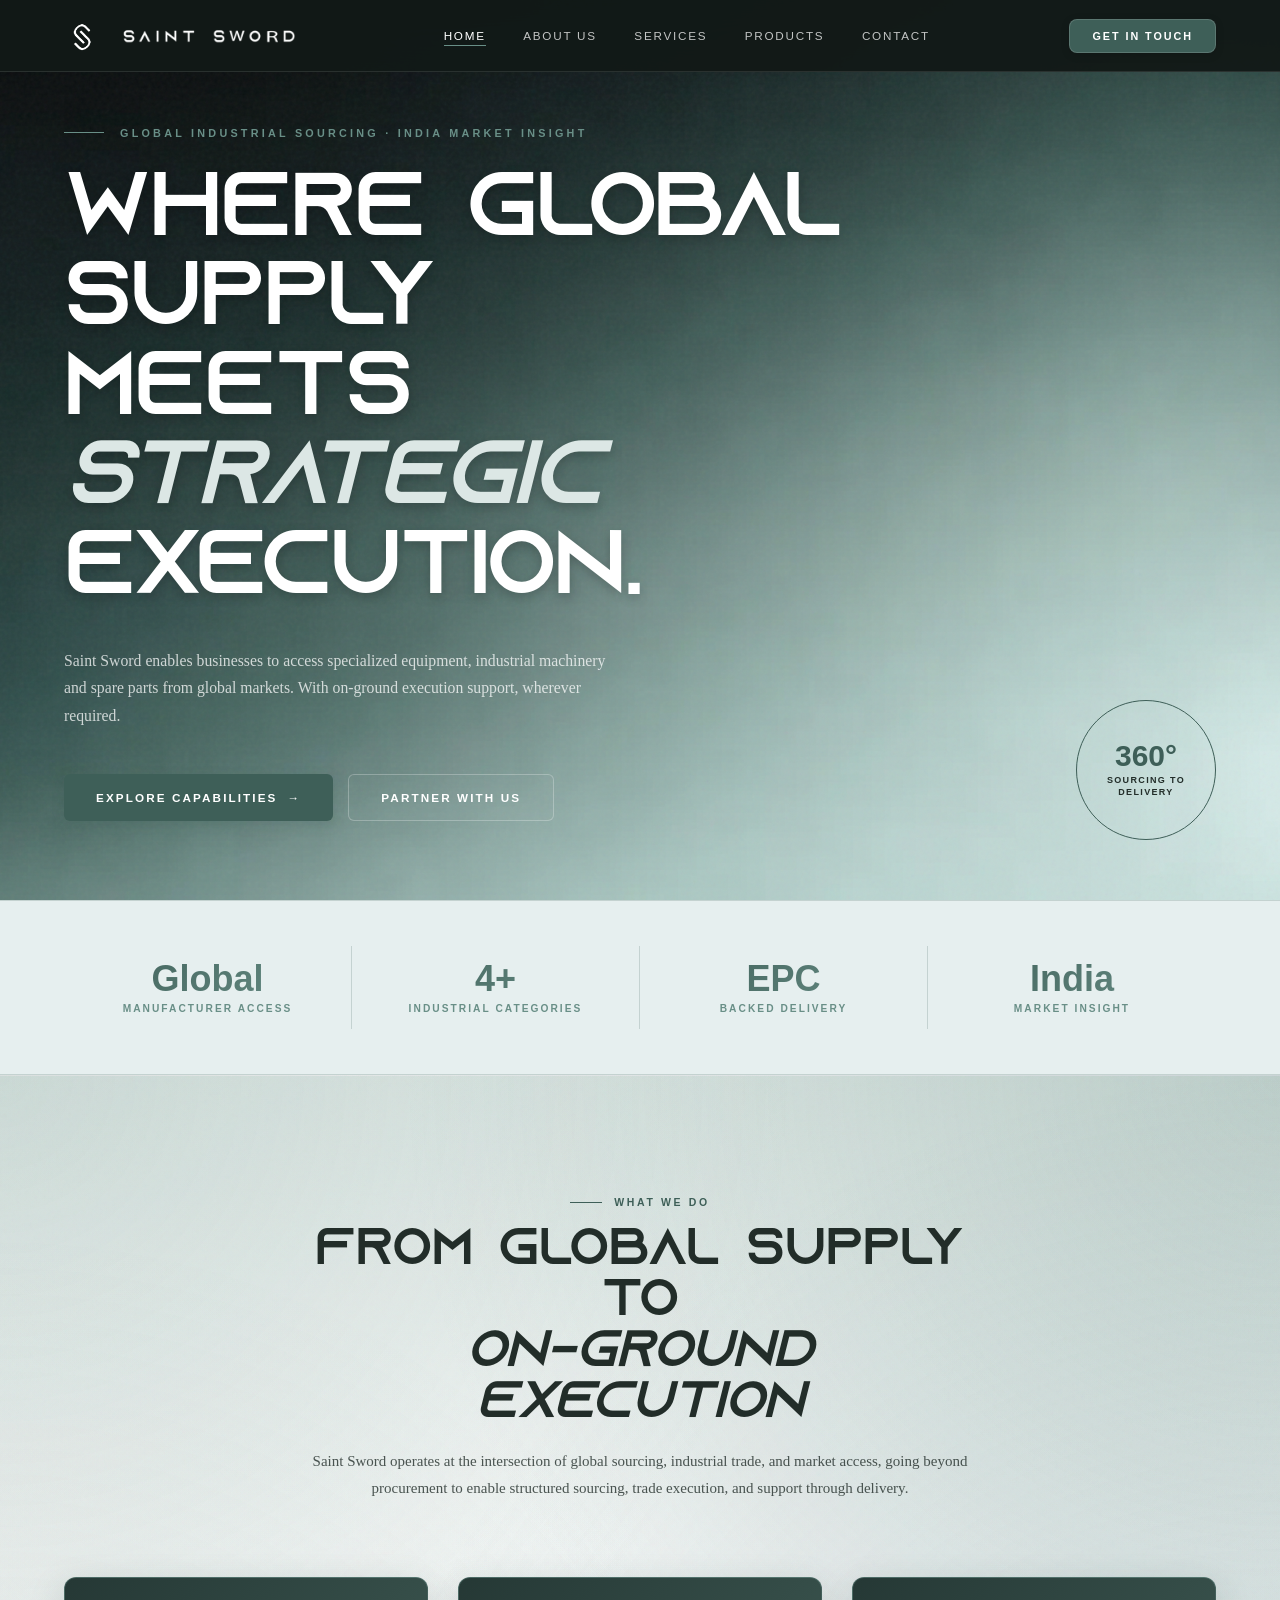
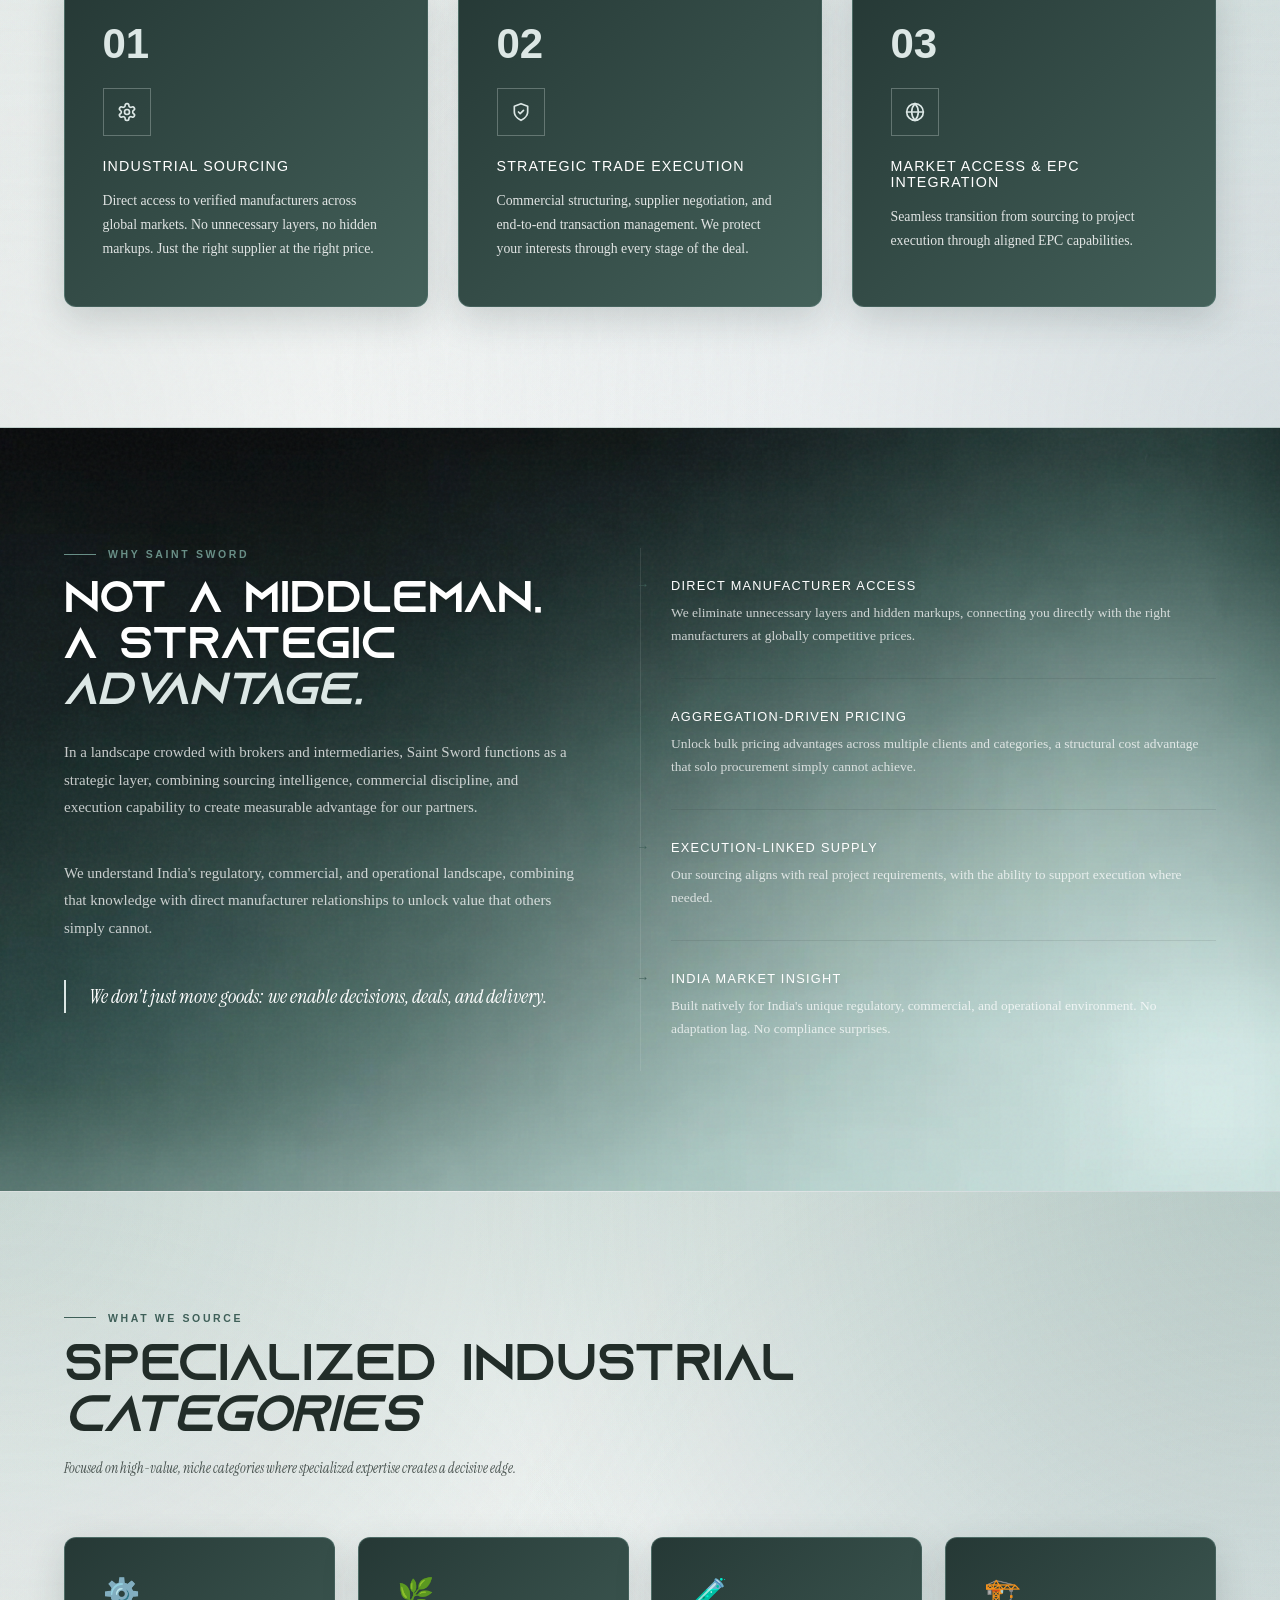
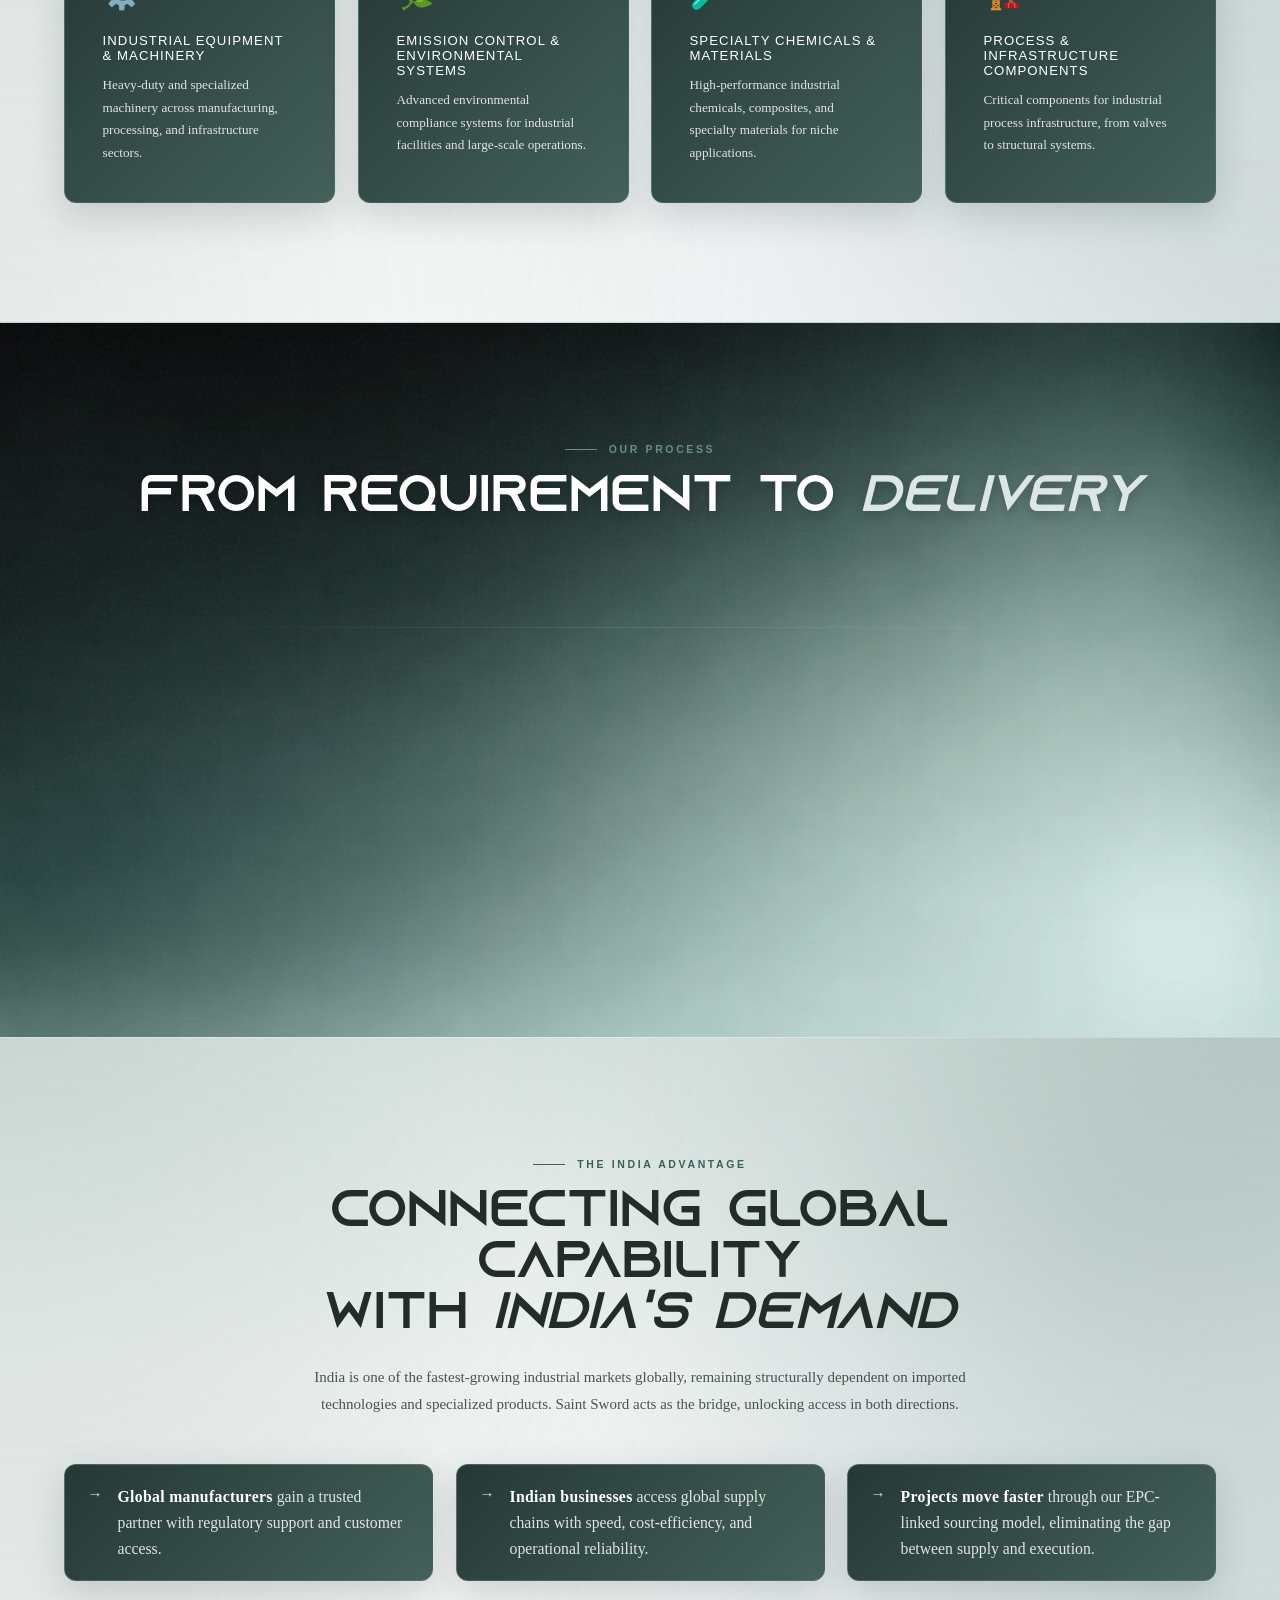
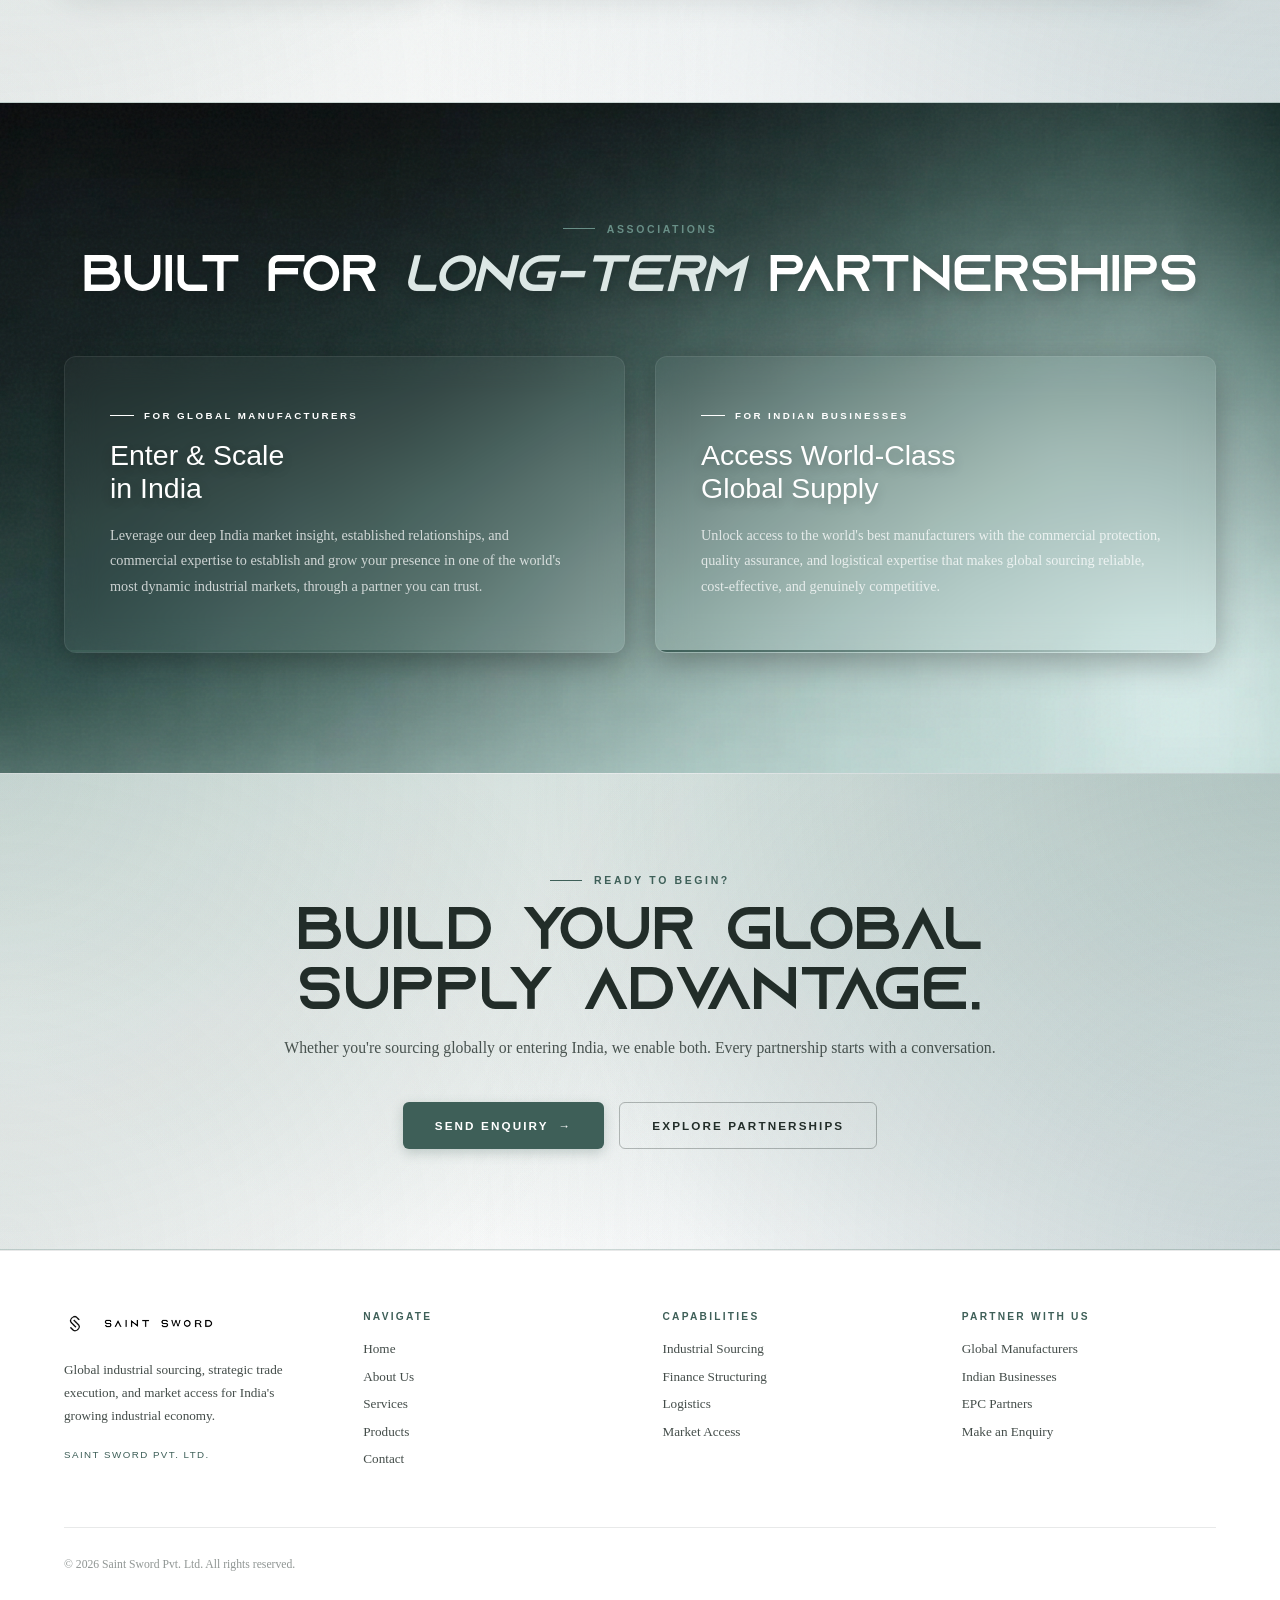
==== commit f9768f70: "Apply brand typography guide: Azonix headings, Helvetica UI, Instrument Serif body" ====
--- a/index.html
+++ b/index.html
@@ -19,7 +19,7 @@
   <!-- Fonts -->
   <link rel="preconnect" href="https://fonts.googleapis.com">
   <link rel="preconnect" href="https://fonts.gstatic.com" crossorigin>
-  <link href="https://fonts.googleapis.com/css2?family=Instrument+Serif:ital@0;1&family=Inter:wght@300;400;500;600;700&family=Plus+Jakarta+Sans:ital,wght@0,300;0,400;0,500;0,600;0,700;0,800;1,300;1,400&display=swap" rel="stylesheet">
+  <link href="https://fonts.googleapis.com/css2?family=Instrument+Serif:ital@0;1&display=swap" rel="stylesheet">
   <link rel="canonical" href="https://saintsword.in/">
 
   <!-- Custom Styles -->
--- a/css/style.css
+++ b/css/style.css
@@ -1,3 +1,11 @@
+@font-face {
+  font-family: 'Azonix';
+  src: url('../assets/fonts/Azonix.otf') format('opentype');
+  font-weight: normal;
+  font-style: normal;
+  font-display: swap;
+}
+
 :root {
   --black: #FFFFFF;
   --deep: #F7FAF9;
@@ -32,7 +40,7 @@
 body {
   background: var(--deep);
   color: var(--white);
-  font-family: 'Plus Jakarta Sans', 'Inter', 'Helvetica Neue', Helvetica, Arial, sans-serif;
+  font-family: 'Instrument Serif', Georgia, serif;
   overflow-x: hidden;
   cursor: default;
   /* Prevent horizontal scroll from long words */
@@ -185,7 +193,7 @@
 }
 
 .nav-links a {
-  font-family: 'Plus Jakarta Sans', 'Inter', 'Helvetica Neue', Helvetica, Arial, sans-serif;
+  font-family: 'Helvetica Neue', Helvetica, Arial, sans-serif;
   font-size: 0.78rem;
   font-weight: 500;
   letter-spacing: 0.15em;
@@ -220,7 +228,7 @@
 }
 
 .nav-cta {
-  font-family: 'Plus Jakarta Sans', 'Inter', 'Helvetica Neue', Helvetica, Arial, sans-serif;
+  font-family: 'Helvetica Neue', Helvetica, Arial, sans-serif;
   font-size: 0.72rem;
   font-weight: 600;
   letter-spacing: 0.18em;
@@ -230,8 +238,7 @@
   border: 1px solid rgba(255, 255, 255, 0.15);
   padding: 10px 22px;
   cursor: pointer;
-  border-radius: 30px;
-  /* Modern premium pill shape */
+  border-radius: 8px; /* soft rounded corners */
   box-shadow: 0 2px 8px rgba(0, 0, 0, 0.15);
   transition: all 0.3s cubic-bezier(0.16, 1, 0.3, 1);
 }
@@ -297,7 +304,7 @@
 }
 
 .mobile-menu a {
-  font-family: 'Plus Jakarta Sans', 'Inter', 'Helvetica Neue', Helvetica, Arial, sans-serif;
+  font-family: 'Helvetica Neue', Helvetica, Arial, sans-serif;
   font-size: 1.4rem;
   font-weight: 700;
   letter-spacing: 0.1em;
@@ -314,14 +321,14 @@
 
 /* ─── TYPOGRAPHY HELPERS ─── */
 .display {
-  font-family: 'Instrument Serif', serif;
+  font-family: 'Instrument Serif', Georgia, serif;
   font-weight: 300;
   line-height: 1.05;
   letter-spacing: -0.02em;
 }
 
 .label {
-  font-family: 'Plus Jakarta Sans', 'Inter', 'Helvetica Neue', Helvetica, Arial, sans-serif;
+  font-family: 'Helvetica Neue', Helvetica, Arial, sans-serif;
   font-size: 0.7rem;
   font-weight: 600;
   letter-spacing: 0.25em;
@@ -354,7 +361,7 @@
   display: inline-flex;
   align-items: center;
   gap: 10px;
-  font-family: 'Plus Jakarta Sans', 'Inter', 'Helvetica Neue', Helvetica, Arial, sans-serif;
+  font-family: 'Helvetica Neue', Helvetica, Arial, sans-serif;
   font-size: 0.78rem;
   font-weight: 600;
   letter-spacing: 0.18em;
@@ -381,7 +388,7 @@
   display: inline-flex;
   align-items: center;
   gap: 10px;
-  font-family: 'Plus Jakarta Sans', 'Inter', 'Helvetica Neue', Helvetica, Arial, sans-serif;
+  font-family: 'Helvetica Neue', Helvetica, Arial, sans-serif;
   font-size: 0.78rem;
   font-weight: 600;
   letter-spacing: 0.18em;
@@ -520,7 +527,7 @@
 }
 
 .hero-eyebrow {
-  font-family: 'Plus Jakarta Sans', 'Inter', 'Helvetica Neue', Helvetica, Arial, sans-serif;
+  font-family: 'Helvetica Neue', Helvetica, Arial, sans-serif;
   font-size: 0.72rem;
   font-weight: 600;
   letter-spacing: 0.3em;
@@ -542,7 +549,7 @@
 }
 
 .hero h1 {
-  font-family: 'Plus Jakarta Sans', 'Inter', 'Helvetica Neue', Helvetica, Arial, sans-serif;
+  font-family: 'Azonix', sans-serif;
   font-size: clamp(3.5rem, 7vw, 6.5rem);
   font-weight: 400;
   line-height: 1.0;
@@ -592,7 +599,7 @@
 }
 
 .hero-badge-num {
-  font-family: 'Plus Jakarta Sans', 'Inter', 'Helvetica Neue', Helvetica, Arial, sans-serif;
+  font-family: 'Helvetica Neue', Helvetica, Arial, sans-serif;
   font-size: 2rem;
   font-weight: 700;
   color: var(--gold);
@@ -600,7 +607,7 @@
 }
 
 .hero-badge-text {
-  font-family: 'Plus Jakarta Sans', 'Inter', 'Helvetica Neue', Helvetica, Arial, sans-serif;
+  font-family: 'Helvetica Neue', Helvetica, Arial, sans-serif;
   font-size: 0.6rem;
   font-weight: 600;
   letter-spacing: 0.15em;
@@ -678,7 +685,7 @@
 }
 
 .stat-num {
-  font-family: 'Plus Jakarta Sans', 'Inter', 'Helvetica Neue', Helvetica, Arial, sans-serif;
+  font-family: 'Helvetica Neue', Helvetica, Arial, sans-serif;
   font-size: clamp(1.8rem, 4vw, 2.4rem);
   font-weight: 700;
   line-height: 1;
@@ -697,7 +704,7 @@
 }
 
 .stat-label {
-  font-family: 'Plus Jakarta Sans', 'Inter', 'Helvetica Neue', Helvetica, Arial, sans-serif;
+  font-family: 'Helvetica Neue', Helvetica, Arial, sans-serif;
   font-size: 0.68rem;
   font-weight: 600;
   letter-spacing: 0.2em;
@@ -723,7 +730,7 @@
 }
 
 .pillars-header h2 {
-  font-family: 'Plus Jakarta Sans', 'Inter', 'Helvetica Neue', Helvetica, Arial, sans-serif;
+  font-family: 'Azonix', sans-serif;
   font-size: clamp(2.2rem, 4vw, 3.5rem);
   font-weight: 400;
   color: var(--white);
@@ -742,6 +749,7 @@
   position: relative;
   overflow: hidden;
   transition: border-color 0.4s, transform 0.3s;
+  border-radius: 12px;
 }
 
 .pillar-card::before {
@@ -767,7 +775,7 @@
 }
 
 .pillar-num {
-  font-family: 'Plus Jakarta Sans', 'Inter', 'Helvetica Neue', Helvetica, Arial, sans-serif;
+  font-family: 'Helvetica Neue', Helvetica, Arial, sans-serif;
   font-size: 2.8rem;
   font-weight: 700;
   line-height: 1;
@@ -799,7 +807,7 @@
 }
 
 .pillar-card h3 {
-  font-family: 'Plus Jakarta Sans', 'Inter', 'Helvetica Neue', Helvetica, Arial, sans-serif;
+  font-family: 'Helvetica Neue', Helvetica, Arial, sans-serif;
   font-size: 0.95rem;
   font-weight: 500;
   letter-spacing: 0.08em;
@@ -831,7 +839,7 @@
 }
 
 .why-content h2 {
-  font-family: 'Plus Jakarta Sans', 'Inter', 'Helvetica Neue', Helvetica, Arial, sans-serif;
+  font-family: 'Azonix', sans-serif;
   font-size: clamp(2.2rem, 3.5vw, 3.2rem);
   font-weight: 400;
   color: var(--white);
@@ -845,7 +853,7 @@
 }
 
 .why-closing {
-  font-family: 'Plus Jakarta Sans', 'Inter', 'Helvetica Neue', Helvetica, Arial, sans-serif;
+  font-family: 'Instrument Serif', Georgia, serif;
   font-size: 1.35rem;
   font-weight: 500;
   font-style: italic;
@@ -872,7 +880,7 @@
 }
 
 .why-feature h4 {
-  font-family: 'Plus Jakarta Sans', 'Inter', 'Helvetica Neue', Helvetica, Arial, sans-serif;
+  font-family: 'Helvetica Neue', Helvetica, Arial, sans-serif;
   font-size: 0.85rem;
   font-weight: 500;
   letter-spacing: 0.1em;
@@ -906,7 +914,7 @@
 }
 
 .source-header h2 {
-  font-family: 'Plus Jakarta Sans', 'Inter', 'Helvetica Neue', Helvetica, Arial, sans-serif;
+  font-family: 'Azonix', sans-serif;
   font-size: clamp(2.2rem, 4vw, 3.5rem);
   font-weight: 400;
   color: var(--white);
@@ -925,7 +933,7 @@
   padding: 2.5rem;
   transition: background 0.3s, border-color 0.3s;
   cursor: default;
-  border-radius: 4px;
+  border-radius: 12px;
 }
 
 .source-card:hover {
@@ -940,7 +948,7 @@
 }
 
 .source-card h3 {
-  font-family: 'Plus Jakarta Sans', 'Inter', 'Helvetica Neue', Helvetica, Arial, sans-serif;
+  font-family: 'Helvetica Neue', Helvetica, Arial, sans-serif;
   font-size: 0.88rem;
   font-weight: 500;
   letter-spacing: 0.08em;
@@ -966,7 +974,7 @@
 }
 
 .process-header h2 {
-  font-family: 'Plus Jakarta Sans', 'Inter', 'Helvetica Neue', Helvetica, Arial, sans-serif;
+  font-family: 'Azonix', sans-serif;
   font-size: clamp(2.2rem, 4vw, 3.5rem);
   font-weight: 400;
   color: var(--white);
@@ -1005,7 +1013,7 @@
   justify-content: center;
   margin: 0 auto 1.5rem;
   background: var(--black);
-  font-family: 'Plus Jakarta Sans', 'Inter', 'Helvetica Neue', Helvetica, Arial, sans-serif;
+  font-family: 'Helvetica Neue', Helvetica, Arial, sans-serif;
   font-size: 1.1rem;
   font-weight: 700;
   color: var(--gold);
@@ -1021,7 +1029,7 @@
 }
 
 .process-step h4 {
-  font-family: 'Plus Jakarta Sans', 'Inter', 'Helvetica Neue', Helvetica, Arial, sans-serif;
+  font-family: 'Helvetica Neue', Helvetica, Arial, sans-serif;
   font-size: 0.75rem;
   font-weight: 500;
   letter-spacing: 0.12em;
@@ -1055,7 +1063,7 @@
 }
 
 .bridge h2 {
-  font-family: 'Plus Jakarta Sans', 'Inter', 'Helvetica Neue', Helvetica, Arial, sans-serif;
+  font-family: 'Azonix', sans-serif;
   font-size: clamp(2.2rem, 4vw, 3.5rem);
   font-weight: 400;
   color: var(--white);
@@ -1090,7 +1098,7 @@
   padding: 1.25rem 1.5rem;
   border: 1px solid var(--border-light);
   background: rgba(34, 45, 41, 0.02);
-  border-radius: 4px;
+  border-radius: 12px;
   transition: opacity 0.8s cubic-bezier(0.16, 1, 0.3, 1), transform 0.8s cubic-bezier(0.16, 1, 0.3, 1);
 }
 
@@ -1115,7 +1123,7 @@
 }
 
 .partners h2 {
-  font-family: 'Plus Jakarta Sans', 'Inter', 'Helvetica Neue', Helvetica, Arial, sans-serif;
+  font-family: 'Azonix', sans-serif;
   font-size: clamp(2.2rem, 4vw, 3.5rem);
   font-weight: 400;
   color: var(--white);
@@ -1135,6 +1143,7 @@
   position: relative;
   overflow: hidden;
   transition: border-color 0.4s;
+  border-radius: 12px;
 }
 
 .partner-card:hover {
@@ -1152,7 +1161,7 @@
 }
 
 .partner-type {
-  font-family: 'Plus Jakarta Sans', 'Inter', 'Helvetica Neue', Helvetica, Arial, sans-serif;
+  font-family: 'Helvetica Neue', Helvetica, Arial, sans-serif;
   font-size: 0.65rem;
   font-weight: 600;
   letter-spacing: 0.25em;
@@ -1173,7 +1182,7 @@
 }
 
 .partner-card h3 {
-  font-family: 'Plus Jakarta Sans', 'Inter', 'Helvetica Neue', Helvetica, Arial, sans-serif;
+  font-family: 'Helvetica Neue', Helvetica, Arial, sans-serif;
   font-size: 1.9rem;
   font-weight: 400;
   color: var(--white);
@@ -1206,7 +1215,7 @@
 }
 
 .cta-band h2 {
-  font-family: 'Plus Jakarta Sans', 'Inter', 'Helvetica Neue', Helvetica, Arial, sans-serif;
+  font-family: 'Azonix', sans-serif;
   font-size: clamp(2.5rem, 5vw, 4rem);
   font-weight: 400;
   color: var(--white);
@@ -1254,7 +1263,7 @@
 }
 
 .about-hero h1 {
-  font-family: 'Plus Jakarta Sans', 'Inter', 'Helvetica Neue', Helvetica, Arial, sans-serif;
+  font-family: 'Azonix', sans-serif;
   font-size: clamp(3rem, 6vw, 5.5rem);
   font-weight: 400;
   color: var(--white);
@@ -1282,7 +1291,7 @@
 }
 
 .about-story-side h3 {
-  font-family: 'Plus Jakarta Sans', 'Inter', 'Helvetica Neue', Helvetica, Arial, sans-serif;
+  font-family: 'Helvetica Neue', Helvetica, Arial, sans-serif;
   font-size: 2.2rem;
   font-weight: 400;
   color: var(--white);
@@ -1298,7 +1307,7 @@
 }
 
 .about-story-side .positioning p {
-  font-family: 'Instrument Serif', serif;
+  font-family: 'Instrument Serif', Georgia, serif;
   font-size: 1.25rem;
   font-weight: 300;
   font-style: italic;
@@ -1324,7 +1333,7 @@
 }
 
 .vision-section h2 {
-  font-family: 'Plus Jakarta Sans', 'Inter', 'Helvetica Neue', Helvetica, Arial, sans-serif;
+  font-family: 'Azonix', sans-serif;
   font-size: clamp(2rem, 3.5vw, 3rem);
   font-weight: 400;
   color: var(--white);
@@ -1339,7 +1348,7 @@
 }
 
 .vision-section blockquote {
-  font-family: 'Instrument Serif', serif;
+  font-family: 'Instrument Serif', Georgia, serif;
   font-size: 1.25rem;
   font-weight: 300;
   font-style: italic;
@@ -1388,7 +1397,7 @@
   display: flex;
   align-items: center;
   justify-content: center;
-  font-family: 'Instrument Serif', serif;
+  font-family: 'Instrument Serif', Georgia, serif;
   font-size: 5rem;
   font-weight: 300;
   color: rgba(62, 95, 88, 0.3);
@@ -1422,7 +1431,7 @@
 }
 
 .founder-name-plate h4 {
-  font-family: 'Plus Jakarta Sans', 'Inter', 'Helvetica Neue', Helvetica, Arial, sans-serif;
+  font-family: 'Helvetica Neue', Helvetica, Arial, sans-serif;
   font-size: 0.9rem;
   font-weight: 700;
   letter-spacing: 0.05em;
@@ -1431,7 +1440,7 @@
 }
 
 .founder-name-plate span {
-  font-family: 'Plus Jakarta Sans', 'Inter', 'Helvetica Neue', Helvetica, Arial, sans-serif;
+  font-family: 'Helvetica Neue', Helvetica, Arial, sans-serif;
   font-size: 0.72rem;
   color: rgba(255, 255, 255, 0.85);
   display: block;
@@ -1443,7 +1452,7 @@
 }
 
 .founder-content h2 {
-  font-family: 'Plus Jakarta Sans', 'Inter', 'Helvetica Neue', Helvetica, Arial, sans-serif;
+  font-family: 'Azonix', sans-serif;
   font-size: clamp(2rem, 3vw, 2.8rem);
   font-weight: 400;
   color: var(--white);
@@ -1481,7 +1490,7 @@
 }
 
 .services-hero h1 {
-  font-family: 'Plus Jakarta Sans', 'Inter', 'Helvetica Neue', Helvetica, Arial, sans-serif;
+  font-family: 'Azonix', sans-serif;
   font-size: clamp(3rem, 6vw, 5.5rem);
   font-weight: 400;
   color: var(--white);
@@ -1536,7 +1545,7 @@
 }
 
 .service-num {
-  font-family: 'Plus Jakarta Sans', 'Inter', 'Helvetica Neue', Helvetica, Arial, sans-serif;
+  font-family: 'Helvetica Neue', Helvetica, Arial, sans-serif;
   font-size: 3.5rem;
   font-weight: 700;
   line-height: 1;
@@ -1556,7 +1565,7 @@
 }
 
 .service-meta h2 {
-  font-family: 'Plus Jakarta Sans', 'Inter', 'Helvetica Neue', Helvetica, Arial, sans-serif;
+  font-family: 'Azonix', sans-serif;
   font-size: clamp(1.8rem, 3vw, 2.5rem);
   font-weight: 400;
   color: var(--white);
@@ -1599,7 +1608,7 @@
   display: flex;
   align-items: center;
   justify-content: center;
-  font-family: 'Instrument Serif', serif;
+  font-family: 'Instrument Serif', Georgia, serif;
   font-size: 6rem;
   font-weight: 300;
   color: rgba(62, 95, 88, 0.15);
@@ -1633,7 +1642,7 @@
 }
 
 .products-hero h1 {
-  font-family: 'Plus Jakarta Sans', 'Inter', 'Helvetica Neue', Helvetica, Arial, sans-serif;
+  font-family: 'Azonix', sans-serif;
   font-size: clamp(3rem, 6vw, 5.5rem);
   font-weight: 400;
   color: var(--white);
@@ -1659,7 +1668,7 @@
 }
 
 .products-intro h2 {
-  font-family: 'Plus Jakarta Sans', 'Inter', 'Helvetica Neue', Helvetica, Arial, sans-serif;
+  font-family: 'Azonix', sans-serif;
   font-size: clamp(1.5rem, 3vw, 2.2rem);
   font-weight: 400;
   color: var(--white);
@@ -1691,7 +1700,7 @@
 }
 
 .product-cat-num {
-  font-family: 'Plus Jakarta Sans', 'Inter', 'Helvetica Neue', Helvetica, Arial, sans-serif;
+  font-family: 'Helvetica Neue', Helvetica, Arial, sans-serif;
   font-size: 1.8rem;
   font-weight: 700;
   line-height: 1;
@@ -1709,7 +1718,7 @@
 }
 
 .product-cat-title h3 {
-  font-family: 'Plus Jakarta Sans', 'Inter', 'Helvetica Neue', Helvetica, Arial, sans-serif;
+  font-family: 'Helvetica Neue', Helvetica, Arial, sans-serif;
   font-size: 1rem;
   font-weight: 700;
   letter-spacing: 0.08em;
@@ -1777,7 +1786,7 @@
 }
 
 .product-tag {
-  font-family: 'Plus Jakarta Sans', 'Inter', 'Helvetica Neue', Helvetica, Arial, sans-serif;
+  font-family: 'Helvetica Neue', Helvetica, Arial, sans-serif;
   font-size: 0.7rem;
   font-weight: 600;
   letter-spacing: 0.15em;
@@ -1811,7 +1820,7 @@
 }
 
 .products-note h3 {
-  font-family: 'Plus Jakarta Sans', 'Inter', 'Helvetica Neue', Helvetica, Arial, sans-serif;
+  font-family: 'Helvetica Neue', Helvetica, Arial, sans-serif;
   font-size: clamp(1.6rem, 3vw, 2.4rem);
   font-weight: 400;
   color: var(--white);
@@ -1844,7 +1853,7 @@
 }
 
 .contact-info h1 {
-  font-family: 'Plus Jakarta Sans', 'Inter', 'Helvetica Neue', Helvetica, Arial, sans-serif;
+  font-family: 'Azonix', sans-serif;
   font-size: clamp(2.5rem, 5vw, 4rem);
   font-weight: 400;
   color: var(--white);
@@ -1862,12 +1871,20 @@
 .contact-details {
   display: flex;
   flex-direction: column;
-  gap: 1.5rem;
-}
-
-
-.contact-detail:last-child {
-  border-bottom: none;
+  gap: 1rem;
+  position: relative;
+  margin-top: 1.5rem;
+}
+
+.contact-details::before {
+  content: '';
+  position: absolute;
+  left: 27px; /* 54px / 2 */
+  top: 27px;
+  bottom: 27px;
+  width: 1px;
+  background: rgba(105, 143, 135, 0.25);
+  z-index: 1;
 }
 
 .detail-icon {
@@ -1879,9 +1896,11 @@
   align-items: center;
   justify-content: center;
   flex-shrink: 0;
-  background: rgba(105, 143, 135, 0.03);
+  background: #253835 !important; /* solid background color to mask vertical line */
   color: #DCE7E5;
   transition: all 0.4s cubic-bezier(0.16, 1, 0.3, 1);
+  position: relative;
+  z-index: 2;
 }
 
 .detail-icon svg {
@@ -1897,16 +1916,18 @@
 
 .contact-detail {
   display: flex;
-  align-items: flex-start;
-  gap: 1.2rem;
-  padding-bottom: 1.5rem;
-  border-bottom: 1px solid rgba(255, 255, 255, 0.08);
+  align-items: center; /* centered align items so the line passes through center */
+  gap: 1.5rem;
+  padding-bottom: 0.4rem;
   cursor: pointer;
+  position: relative;
+  z-index: 2;
+  border-bottom: none !important; /* Remove the wide horizontal borders */
 }
 
 .contact-detail:hover .detail-icon {
   border-color: #DCE7E5;
-  background: rgba(105, 143, 135, 0.15);
+  background: #2e433f !important;
   box-shadow: 0 4px 20px rgba(105, 143, 135, 0.25);
 }
 
@@ -1916,7 +1937,7 @@
 }
 
 .detail-text h5 {
-  font-family: 'Plus Jakarta Sans', 'Inter', 'Helvetica Neue', Helvetica, Arial, sans-serif;
+  font-family: 'Helvetica Neue', Helvetica, Arial, sans-serif;
   font-size: 0.68rem;
   font-weight: 600;
   letter-spacing: 0.2em;
@@ -1928,6 +1949,7 @@
 .detail-text p {
   color: rgba(255, 255, 255, 0.85);
   font-size: 0.92rem;
+  margin: 0 !important;
 }
 
 .contact-form-wrap {
@@ -1937,7 +1959,7 @@
 }
 
 .contact-form-wrap h3 {
-  font-family: 'Plus Jakarta Sans', 'Inter', 'Helvetica Neue', Helvetica, Arial, sans-serif;
+  font-family: 'Helvetica Neue', Helvetica, Arial, sans-serif;
   font-size: 0.85rem;
   font-weight: 700;
   letter-spacing: 0.18em;
@@ -1973,7 +1995,7 @@
 
 .form-group label {
   display: block;
-  font-family: 'Plus Jakarta Sans', 'Inter', 'Helvetica Neue', Helvetica, Arial, sans-serif;
+  font-family: 'Helvetica Neue', Helvetica, Arial, sans-serif;
   font-size: 0.76rem;
   font-weight: 700;
   letter-spacing: 0.15em;
@@ -1990,7 +2012,7 @@
   border: 1px solid var(--border-light);
   padding: 14px 16px;
   color: var(--white);
-  font-family: 'Plus Jakarta Sans', 'Inter', 'Helvetica Neue', Helvetica, Arial, sans-serif;
+  font-family: 'Helvetica Neue', Helvetica, Arial, sans-serif;
   font-size: 1rem;
   line-height: 1.5;
   outline: none;
@@ -2076,7 +2098,7 @@
 .form-group input::placeholder,
 .form-group textarea::placeholder {
   color: rgba(34, 45, 41, 0.85);
-  font-family: 'Plus Jakarta Sans', 'Inter', 'Helvetica Neue', Helvetica, Arial, sans-serif;
+  font-family: 'Helvetica Neue', Helvetica, Arial, sans-serif;
   font-size: 0.95rem;
 }
 
@@ -2086,7 +2108,7 @@
 
 .form-submit {
   width: 100%;
-  font-family: 'Plus Jakarta Sans', 'Inter', 'Helvetica Neue', Helvetica, Arial, sans-serif;
+  font-family: 'Helvetica Neue', Helvetica, Arial, sans-serif;
   font-size: 0.88rem;
   font-weight: 700;
   letter-spacing: 0.18em;
@@ -2111,7 +2133,7 @@
 }
 
 .form-success h4 {
-  font-family: 'Instrument Serif', serif;
+  font-family: 'Instrument Serif', Georgia, serif;
   font-size: 2rem;
   font-weight: 300;
   color: var(--gold);
@@ -2167,7 +2189,7 @@
 }
 
 .footer-col h5 {
-  font-family: 'Plus Jakarta Sans', 'Inter', 'Helvetica Neue', Helvetica, Arial, sans-serif;
+  font-family: 'Helvetica Neue', Helvetica, Arial, sans-serif;
   font-size: 0.68rem;
   font-weight: 700;
   letter-spacing: 0.22em;
@@ -2215,7 +2237,7 @@
 .footer-reg {
   color: rgba(34, 45, 41, 0.5);
   font-size: 0.72rem;
-  font-family: 'Plus Jakarta Sans', 'Inter', 'Helvetica Neue', Helvetica, Arial, sans-serif;
+  font-family: 'Helvetica Neue', Helvetica, Arial, sans-serif;
   letter-spacing: 0.1em;
 }
 
@@ -2227,7 +2249,7 @@
 .footer-legal a {
   color: rgba(34, 45, 41, 0.5);
   font-size: 0.72rem;
-  font-family: 'Plus Jakarta Sans', 'Inter', 'Helvetica Neue', Helvetica, Arial, sans-serif;
+  font-family: 'Helvetica Neue', Helvetica, Arial, sans-serif;
   text-decoration: none;
   transition: color 0.3s;
 }
@@ -2281,15 +2303,29 @@
 }
 
 .atmospheric-gradient>.hero-badge {
-  border: 1.5px solid rgba(255, 255, 255, 0.25) !important;
+  border: 1.5px solid #3E5F58 !important;
+  background: transparent !important;
+  backdrop-filter: none !important;
+  -webkit-backdrop-filter: none !important;
+  box-shadow: none !important;
+  transition: all 0.4s cubic-bezier(0.16, 1, 0.3, 1) !important;
+}
+
+.atmospheric-gradient>.hero-badge:hover {
+  transform: scale(1.05) !important;
+  border-color: #222D29 !important;
 }
 
 .atmospheric-gradient>.hero-badge .hero-badge-num {
-  color: #FFFFFF !important;
+  color: #3E5F58 !important;
+  font-weight: 700 !important;
+  text-shadow: none !important;
 }
 
 .atmospheric-gradient>.hero-badge .hero-badge-text {
-  color: #698F87 !important;
+  color: #222D29 !important;
+  font-weight: 600 !important;
+  text-shadow: none !important;
 }
 
 
@@ -2314,8 +2350,8 @@
 }
 
 .atmospheric-gradient .why-closing {
-  color: #698F87 !important;
-  border-left-color: #698F87 !important;
+  color: #FFFFFF !important;
+  border-left-color: #DCE7E5 !important;
 }
 
 .atmospheric-gradient .why-features {
@@ -2358,6 +2394,7 @@
   backdrop-filter: blur(16px);
   -webkit-backdrop-filter: blur(16px);
   transition: all 0.5s cubic-bezier(0.16, 1, 0.3, 1);
+  border-radius: 12px !important;
 }
 
 .atmospheric-gradient .pillar-card:hover,
@@ -2621,11 +2658,12 @@
 /* Custom medium-dark green gradient cards for What We Do (Pillars) section */
 .light-atmospheric-gradient .pillar-card {
   background: linear-gradient(135deg, #253835, #44615A) !important;
-  border: 1px solid rgba(105, 143, 135, 0.25) !important;
-  box-shadow: 0 8px 32px rgba(37, 56, 53, 0.12);
+  border: 1.5px solid rgba(105, 143, 135, 0.45) !important;
+  box-shadow: 0 12px 36px rgba(37, 56, 53, 0.18);
   backdrop-filter: blur(12px);
   -webkit-backdrop-filter: blur(12px);
   transition: all 0.5s cubic-bezier(0.16, 1, 0.3, 1);
+  border-radius: 12px !important;
 }
 
 .light-atmospheric-gradient .pillar-card:hover {
@@ -2657,12 +2695,12 @@
 /* Custom medium-dark green gradient cards for What We Source section */
 .light-atmospheric-gradient .source-card {
   background: linear-gradient(135deg, #253835, #44615A) !important;
-  border: 1px solid rgba(105, 143, 135, 0.25) !important;
-  box-shadow: 0 8px 32px rgba(37, 56, 53, 0.12);
+  border: 1.5px solid rgba(105, 143, 135, 0.45) !important;
+  box-shadow: 0 12px 36px rgba(37, 56, 53, 0.18);
   backdrop-filter: blur(12px);
   -webkit-backdrop-filter: blur(12px);
   transition: all 0.5s cubic-bezier(0.16, 1, 0.3, 1);
-  border-radius: 4px;
+  border-radius: 12px !important;
 }
 
 .light-atmospheric-gradient .source-card:hover {
@@ -2683,11 +2721,12 @@
 /* Custom medium-dark green gradient cards for The India Advantage section */
 .light-atmospheric-gradient .bridge-item {
   background: linear-gradient(135deg, #253835, #44615A) !important;
-  border: 1px solid rgba(105, 143, 135, 0.25) !important;
-  box-shadow: 0 8px 32px rgba(37, 56, 53, 0.12);
+  border: 1.5px solid rgba(105, 143, 135, 0.45) !important;
+  box-shadow: 0 12px 36px rgba(37, 56, 53, 0.18);
   backdrop-filter: blur(12px);
   -webkit-backdrop-filter: blur(12px);
   transition: all 0.5s cubic-bezier(0.16, 1, 0.3, 1);
+  border-radius: 12px !important;
 }
 
 .light-atmospheric-gradient .bridge-item:hover {
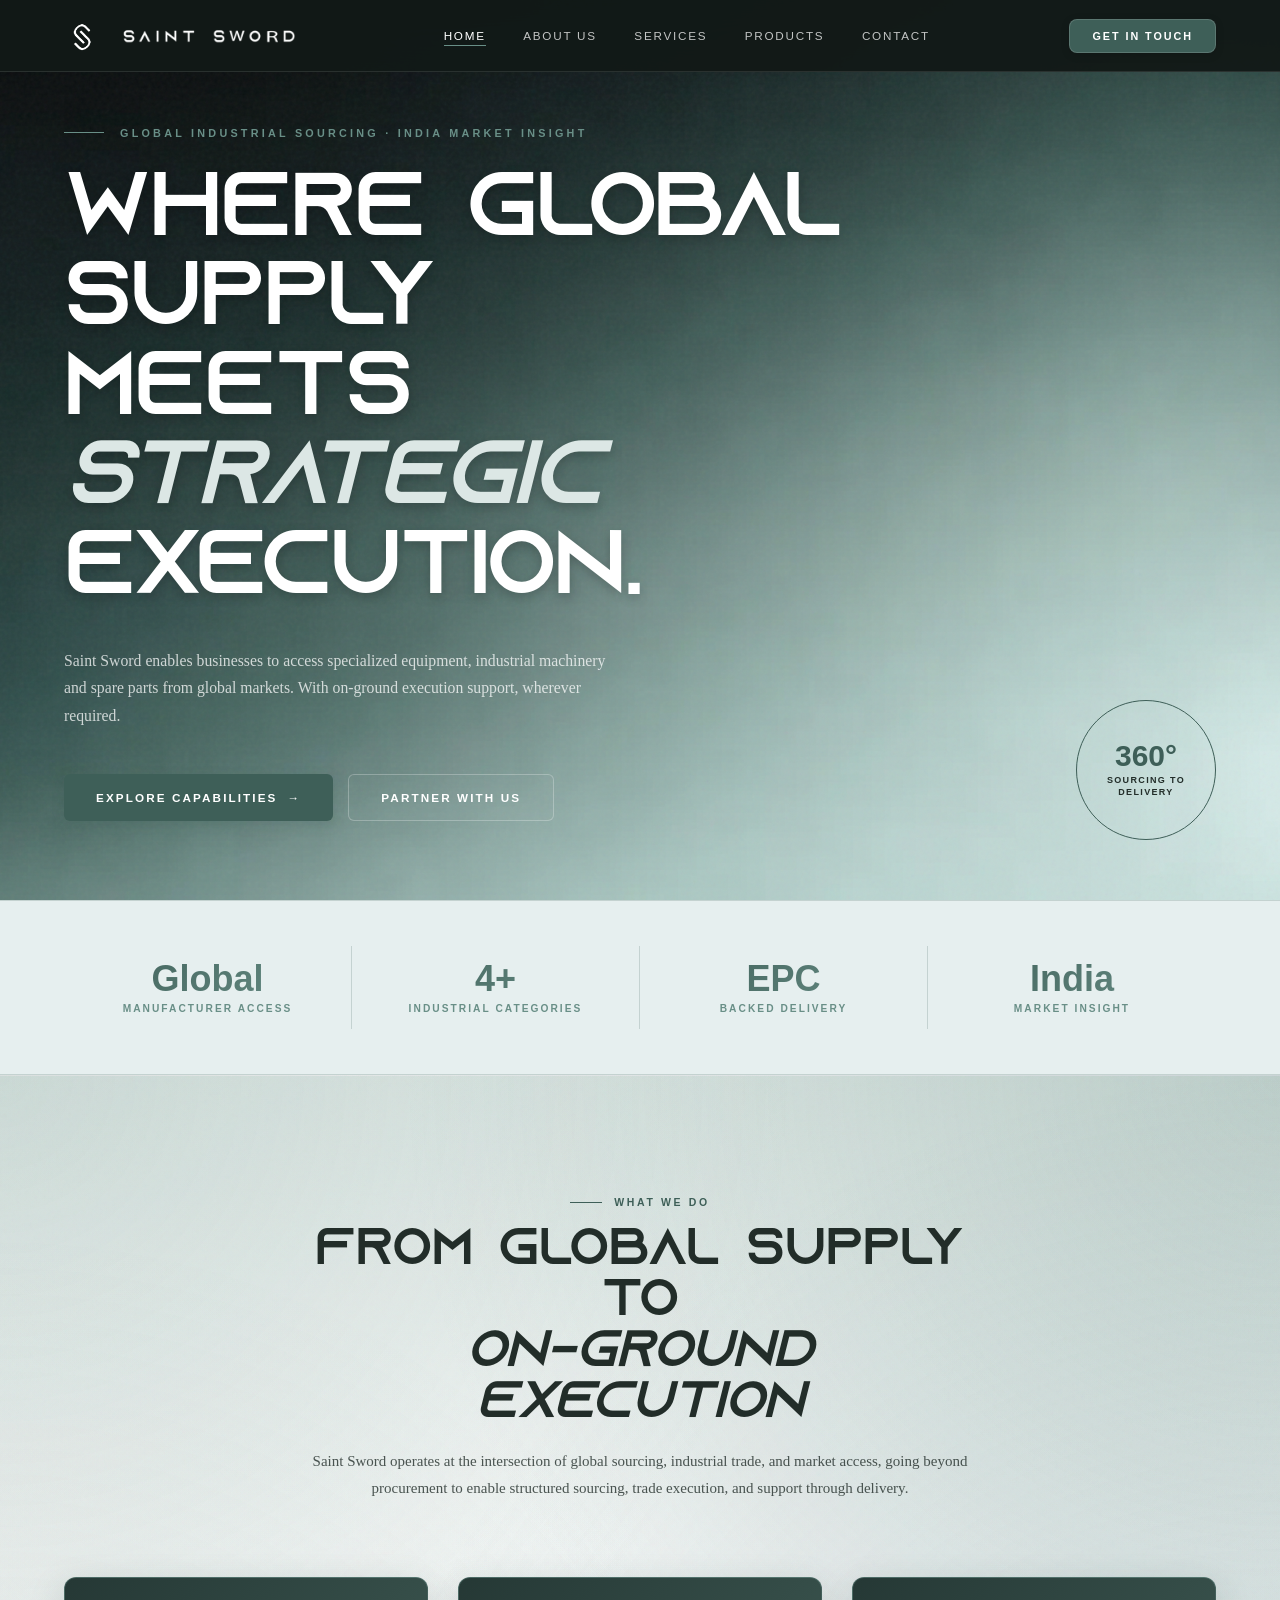
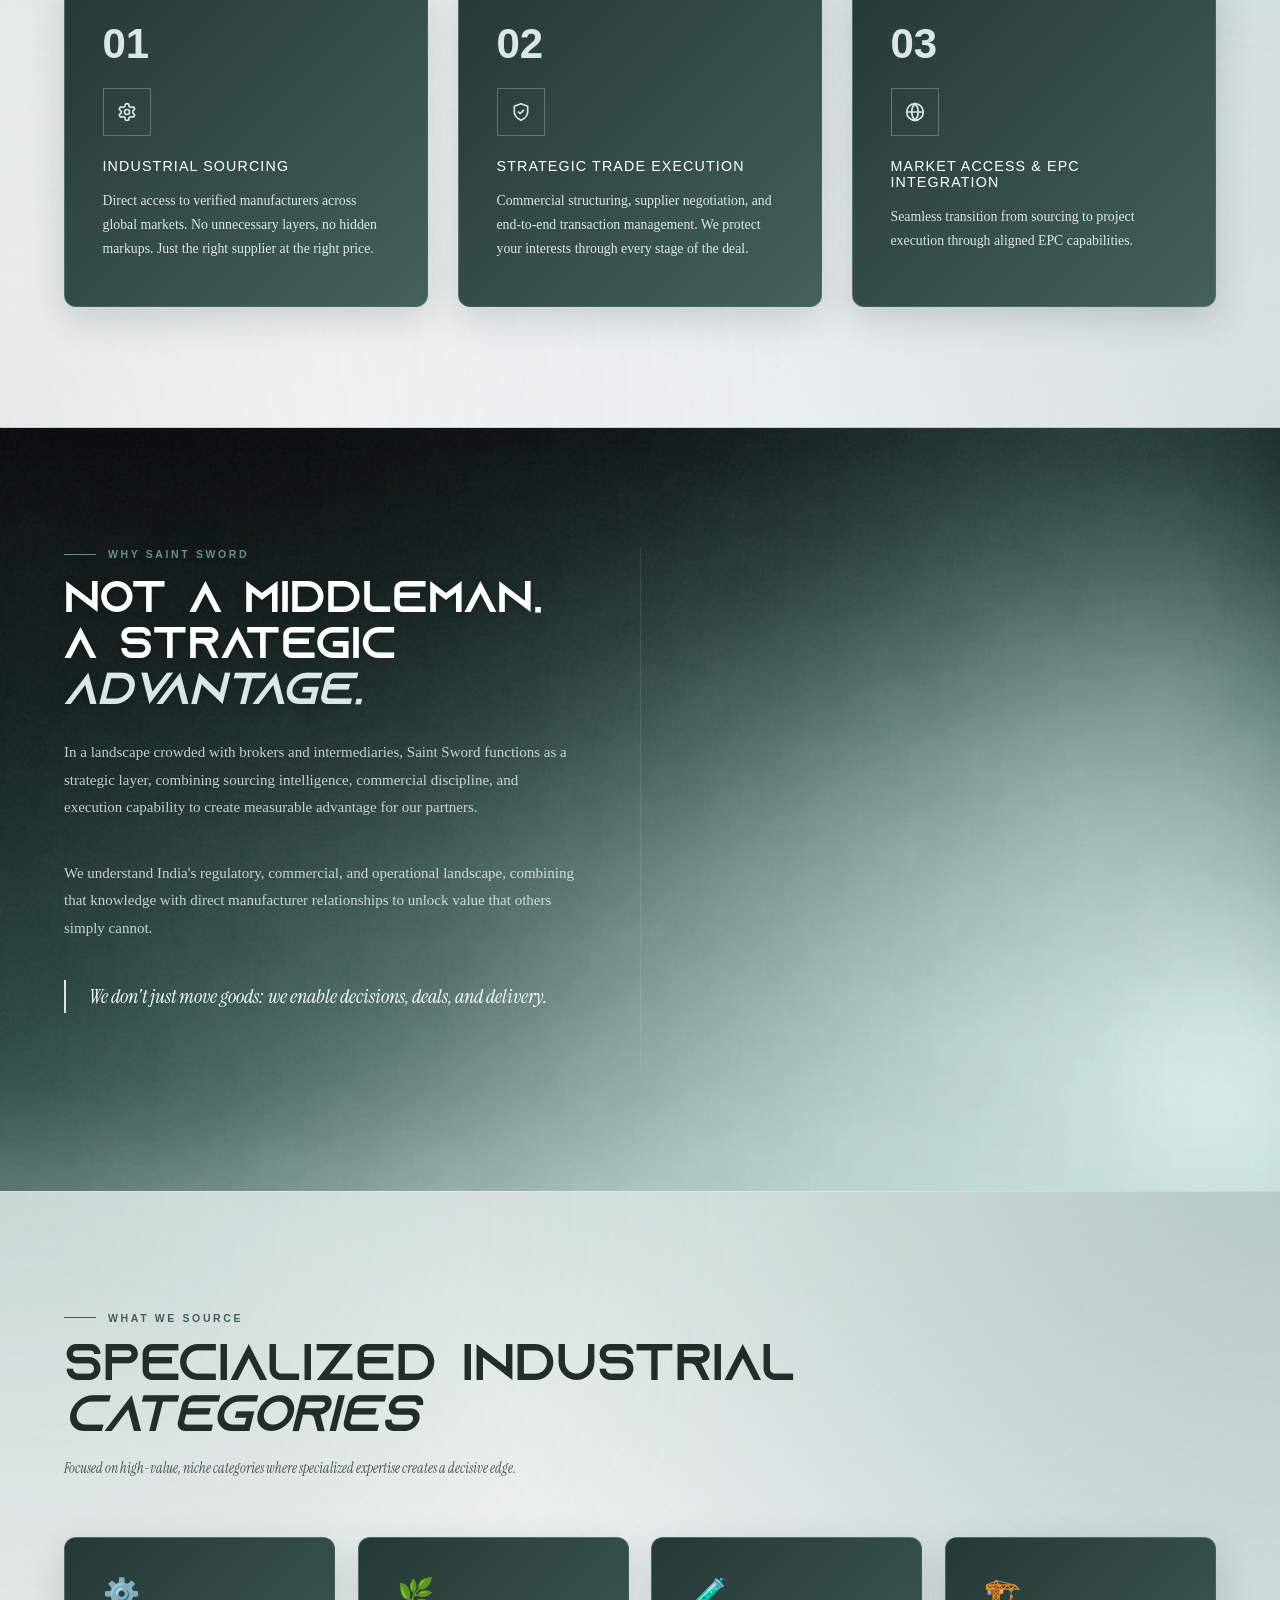
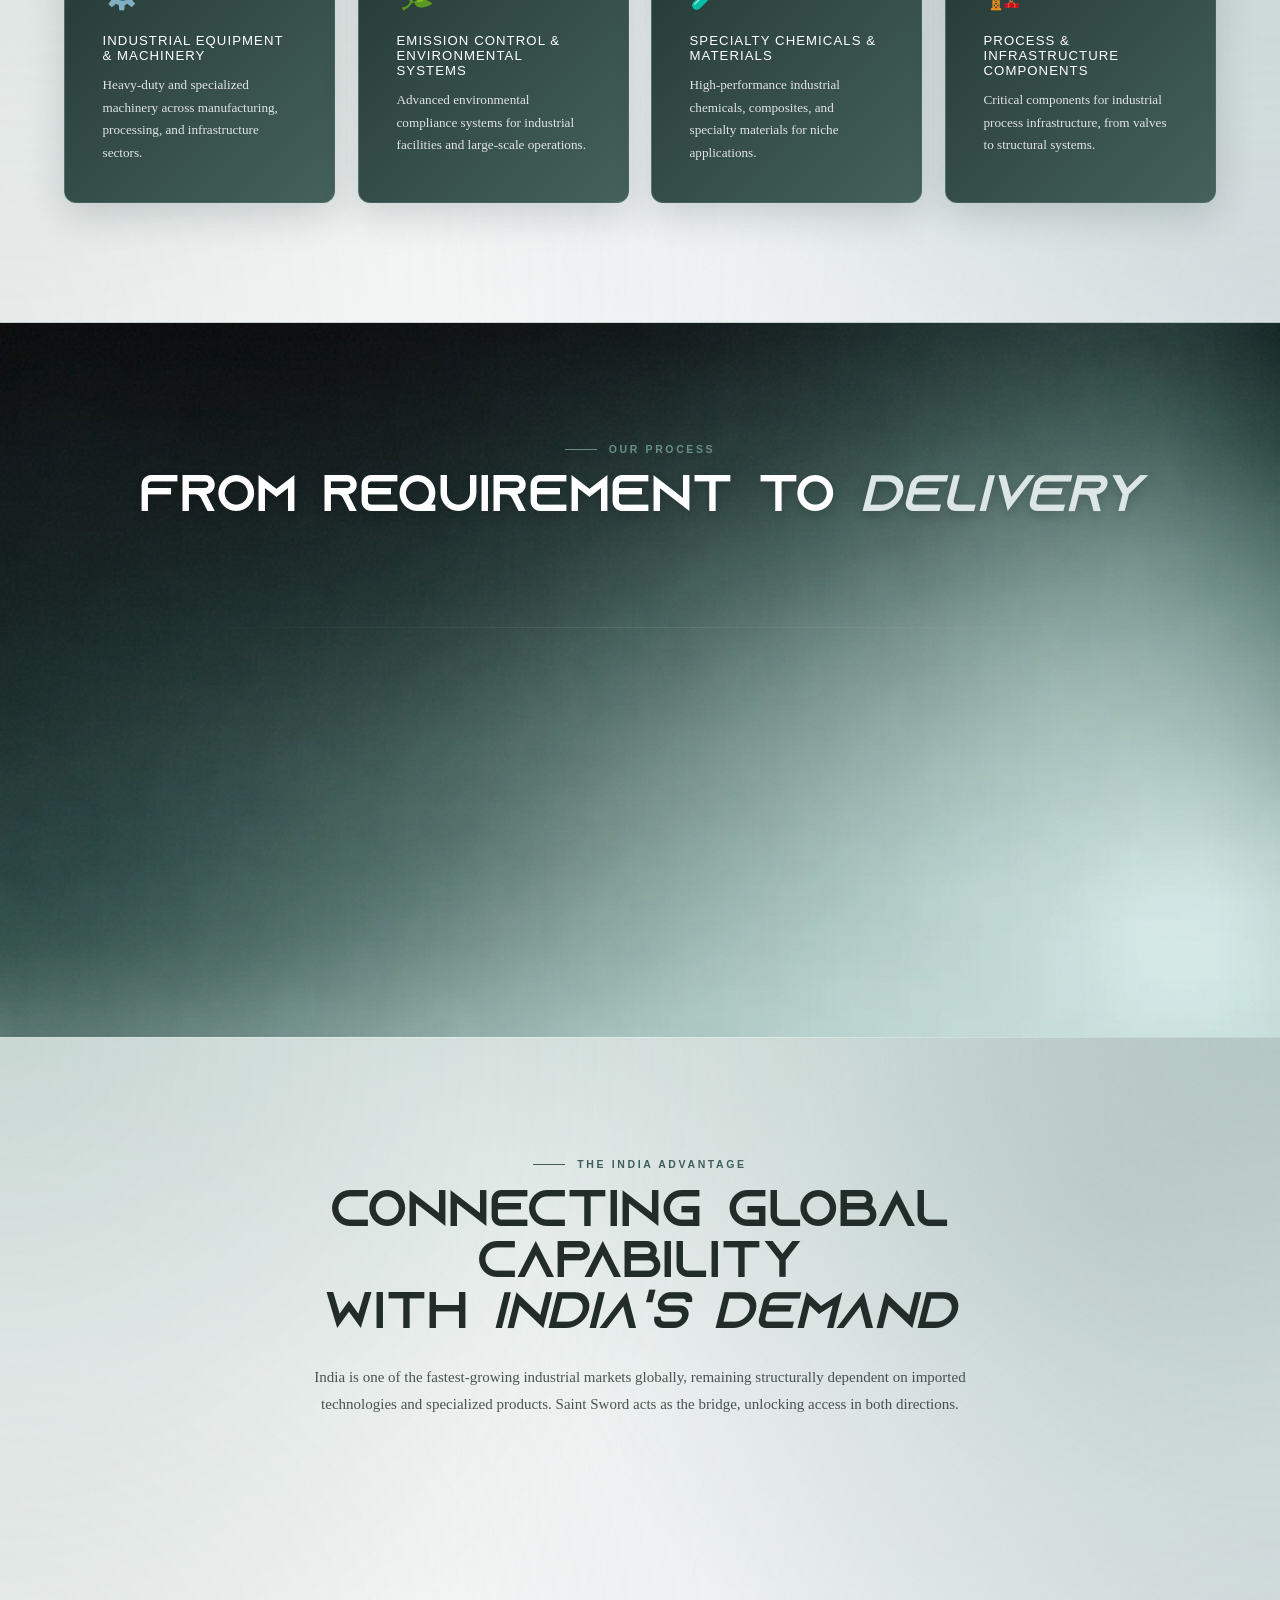
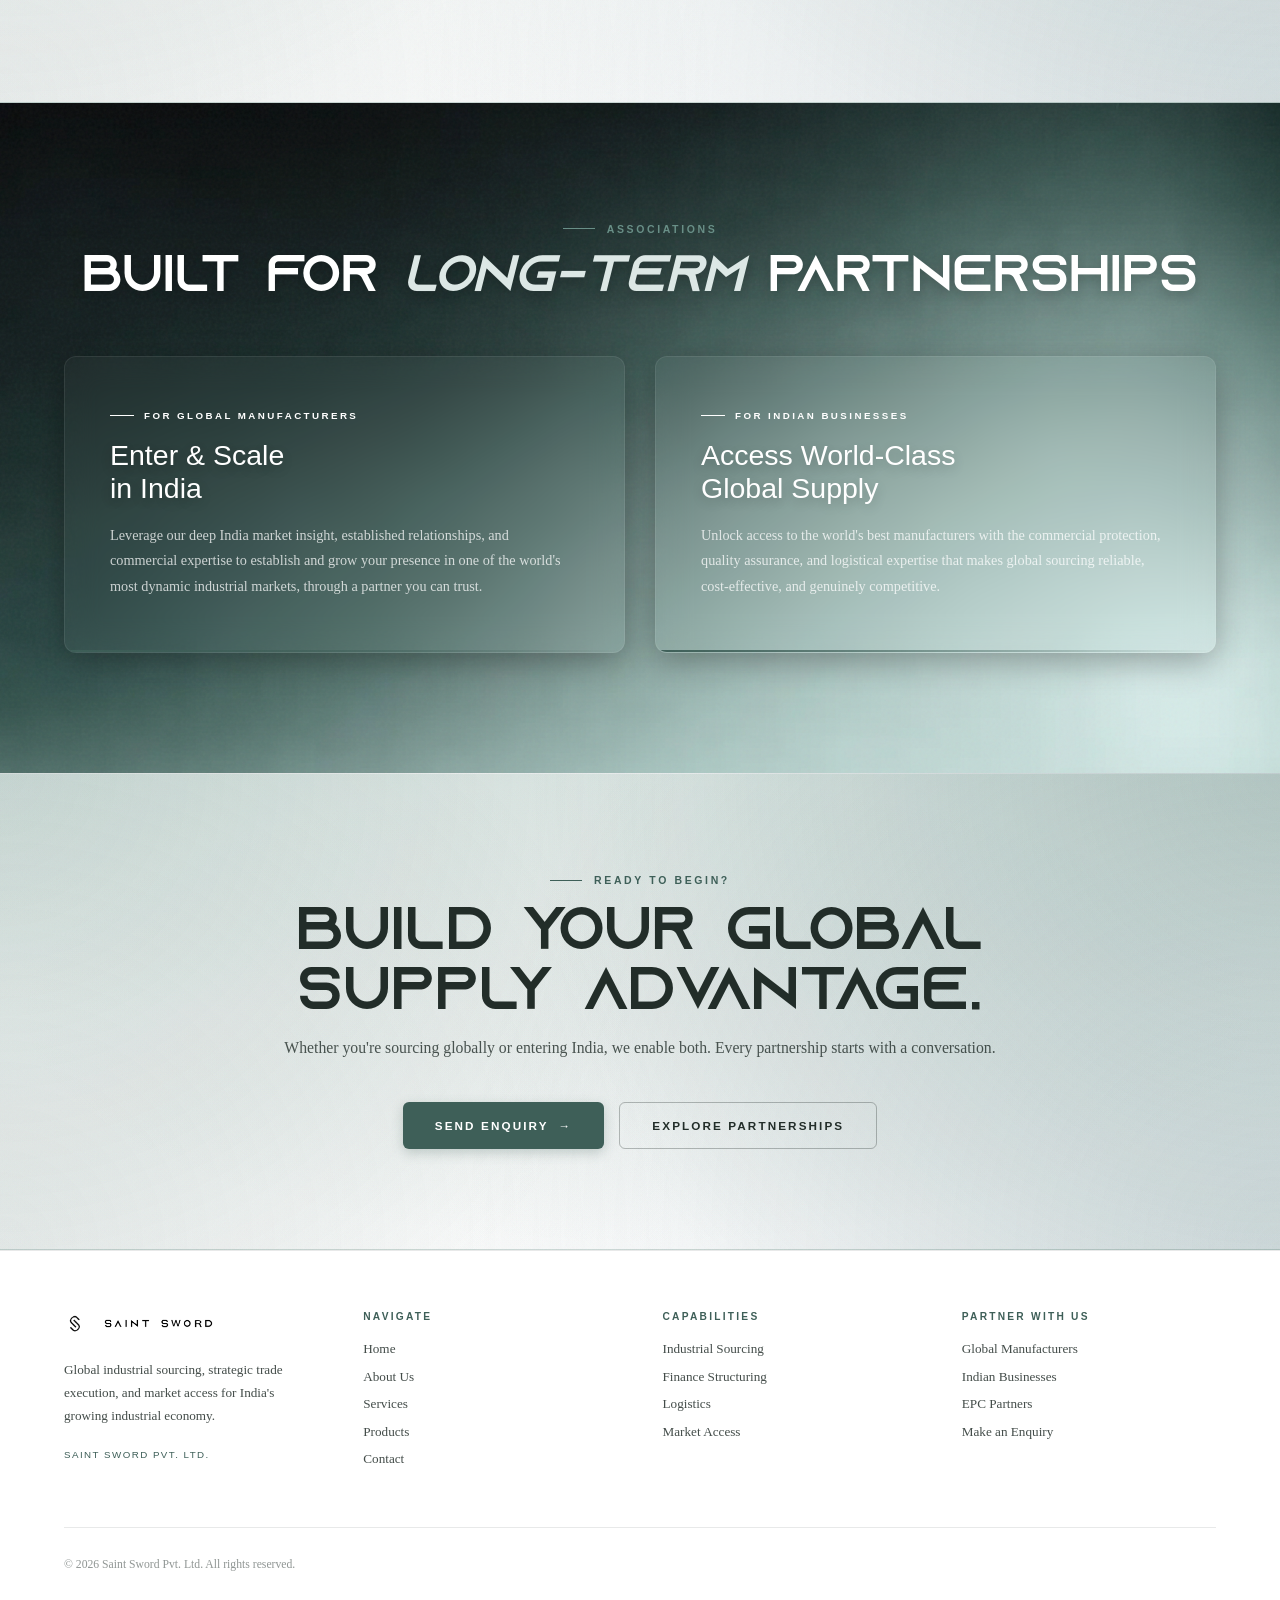
==== commit d93bb7c5: "Refactor: clean up workspace, fix 404 styling, and preselect contact type" ====
--- a/index.html
+++ b/index.html
@@ -350,7 +350,7 @@
           <div class="label" style="justify-content:center">Associations</div>
           <h2>Built for <em>Long-Term</em> Partnerships</h2>
           <div class="partner-cards">
-            <div class="partner-card">
+            <div class="partner-card" onclick="showPage('contact', null, 'India Market Entry (Global Manufacturers)')" style="cursor: pointer;">
               <div class="partner-type">For Global Manufacturers</div>
               <h3>Enter & Scale<br>in India</h3>
               <p>Leverage our deep India market insight, established relationships, and commercial expertise to
@@ -358,7 +358,7 @@
                 and grow your presence in one of the world's most dynamic industrial markets, through a partner you can
                 trust.</p>
             </div>
-            <div class="partner-card">
+            <div class="partner-card" onclick="showPage('contact', null, 'Industrial Sourcing Requirement')" style="cursor: pointer;">
               <div class="partner-type">For Indian Businesses</div>
               <h3>Access World-Class<br>Global Supply</h3>
               <p>Unlock access to the world's best manufacturers with the commercial protection, quality assurance, and
@@ -947,10 +947,10 @@
       <div class="footer-col">
         <h5>Partner With Us</h5>
         <ul>
-          <li><a href="javascript:void(0)" onclick="showPage('contact')">Global Manufacturers</a></li>
-          <li><a href="javascript:void(0)" onclick="showPage('contact')">Indian Businesses</a></li>
-          <li><a href="javascript:void(0)" onclick="showPage('contact')">EPC Partners</a></li>
-          <li><a href="javascript:void(0)" onclick="showPage('contact')">Make an Enquiry</a></li>
+          <li><a href="javascript:void(0)" onclick="showPage('contact', null, 'India Market Entry (Global Manufacturers)')">Global Manufacturers</a></li>
+          <li><a href="javascript:void(0)" onclick="showPage('contact', null, 'Industrial Sourcing Requirement')">Indian Businesses</a></li>
+          <li><a href="javascript:void(0)" onclick="showPage('contact', null, 'Partnership Exploration')">EPC Partners</a></li>
+          <li><a href="javascript:void(0)" onclick="showPage('contact', null, 'Industrial Sourcing Requirement')">Make an Enquiry</a></li>
         </ul>
       </div>
     </div>
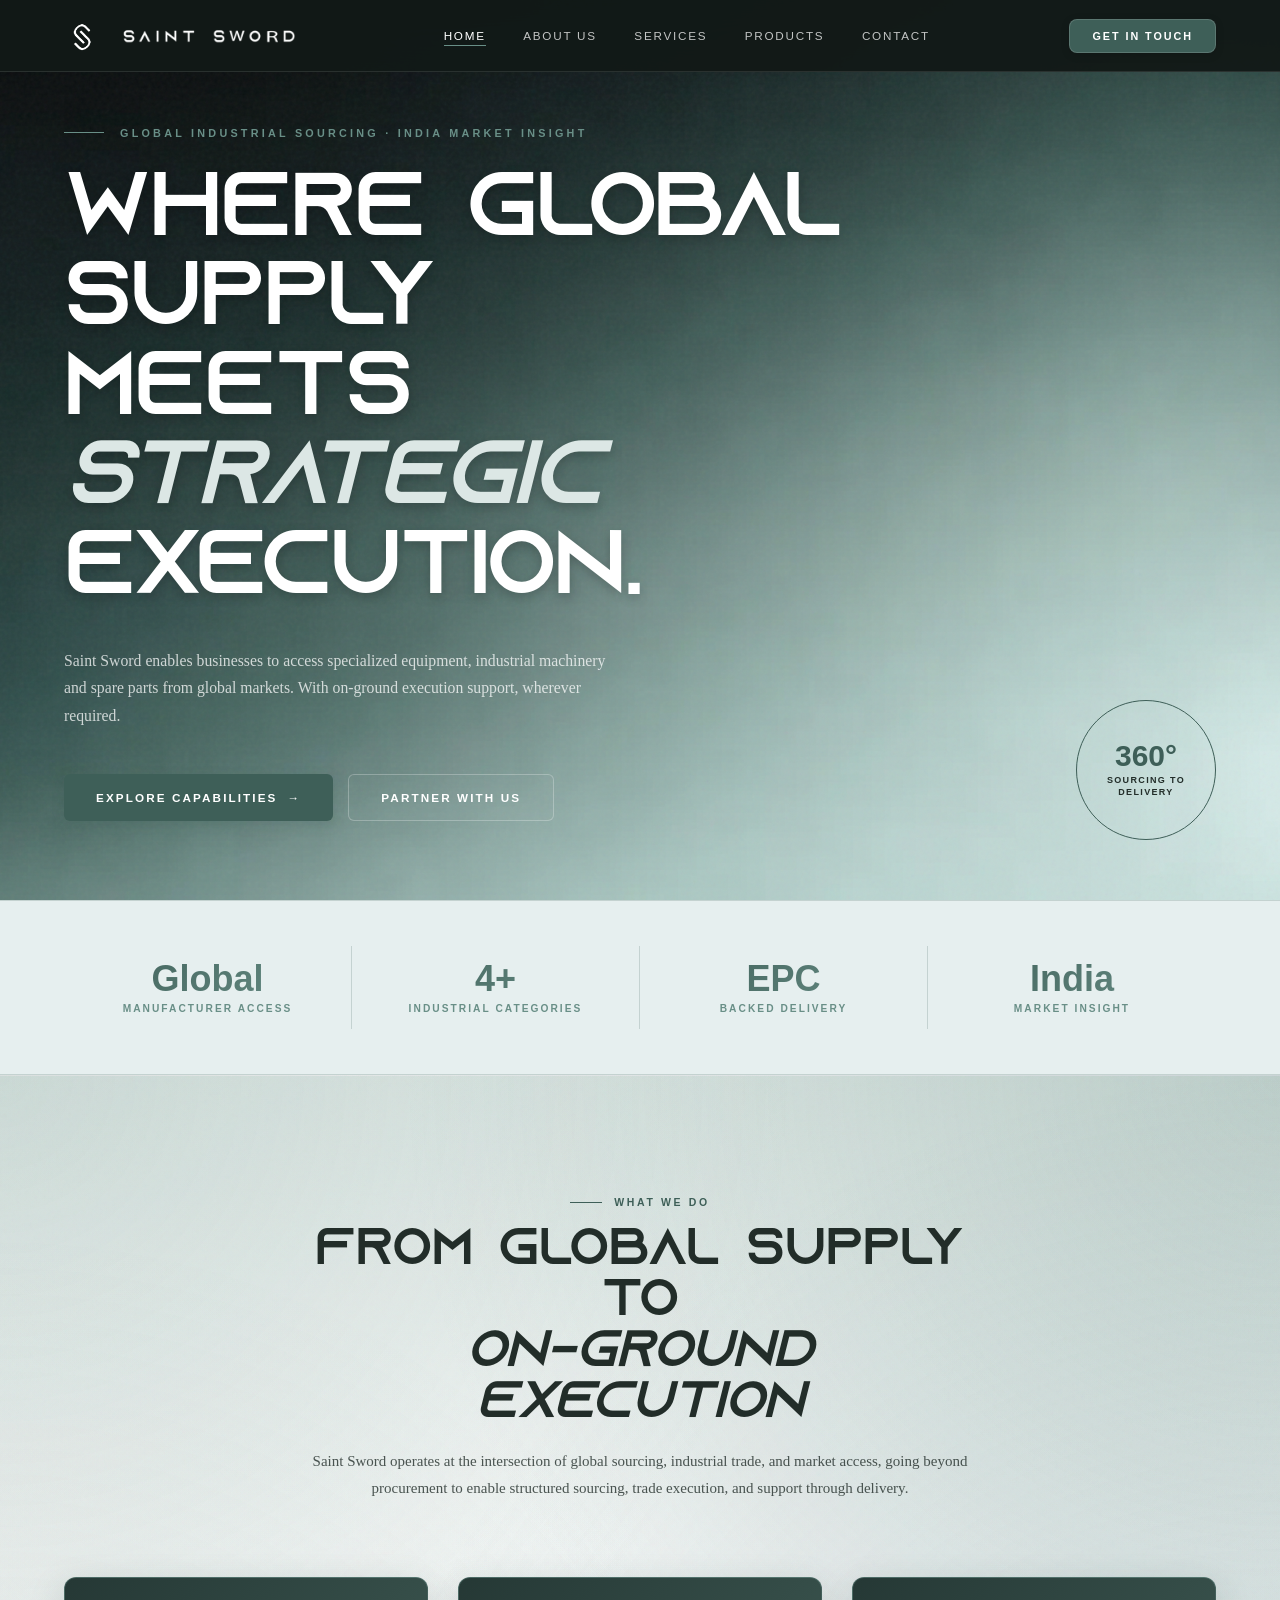
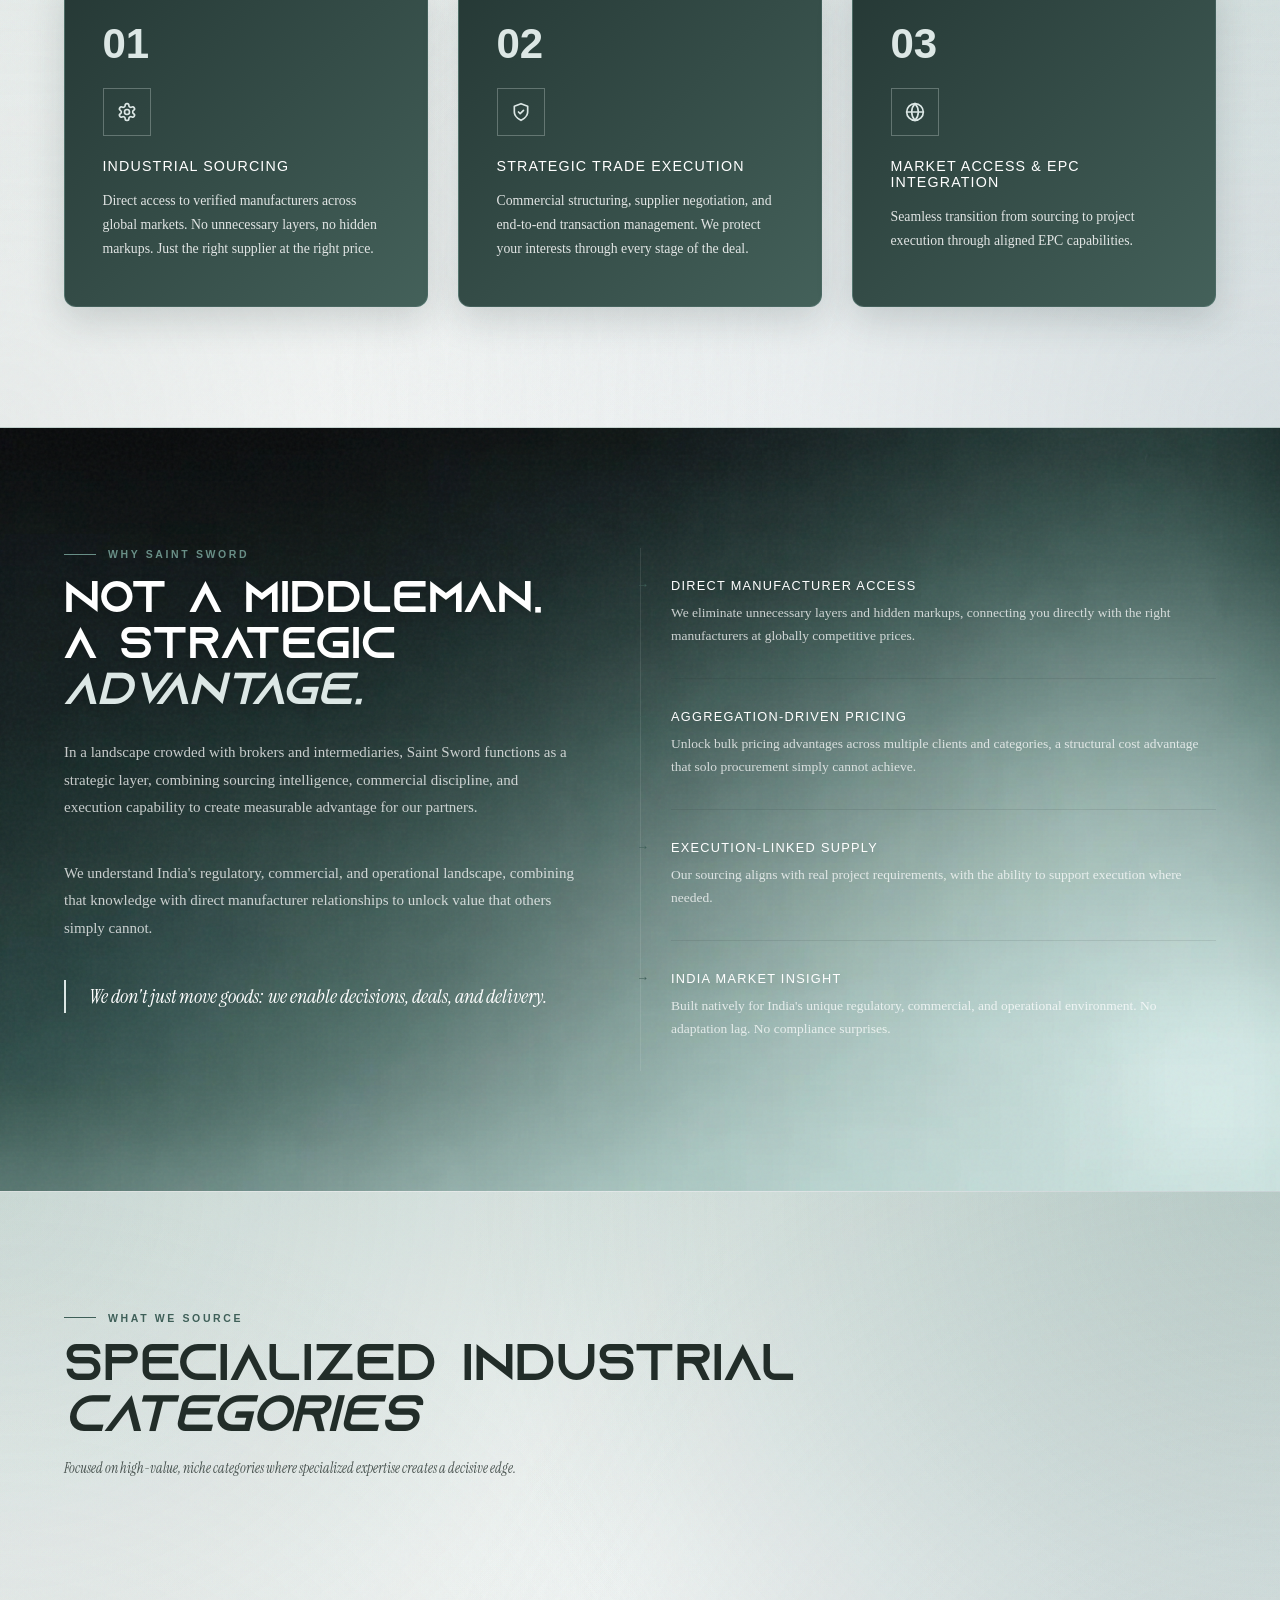
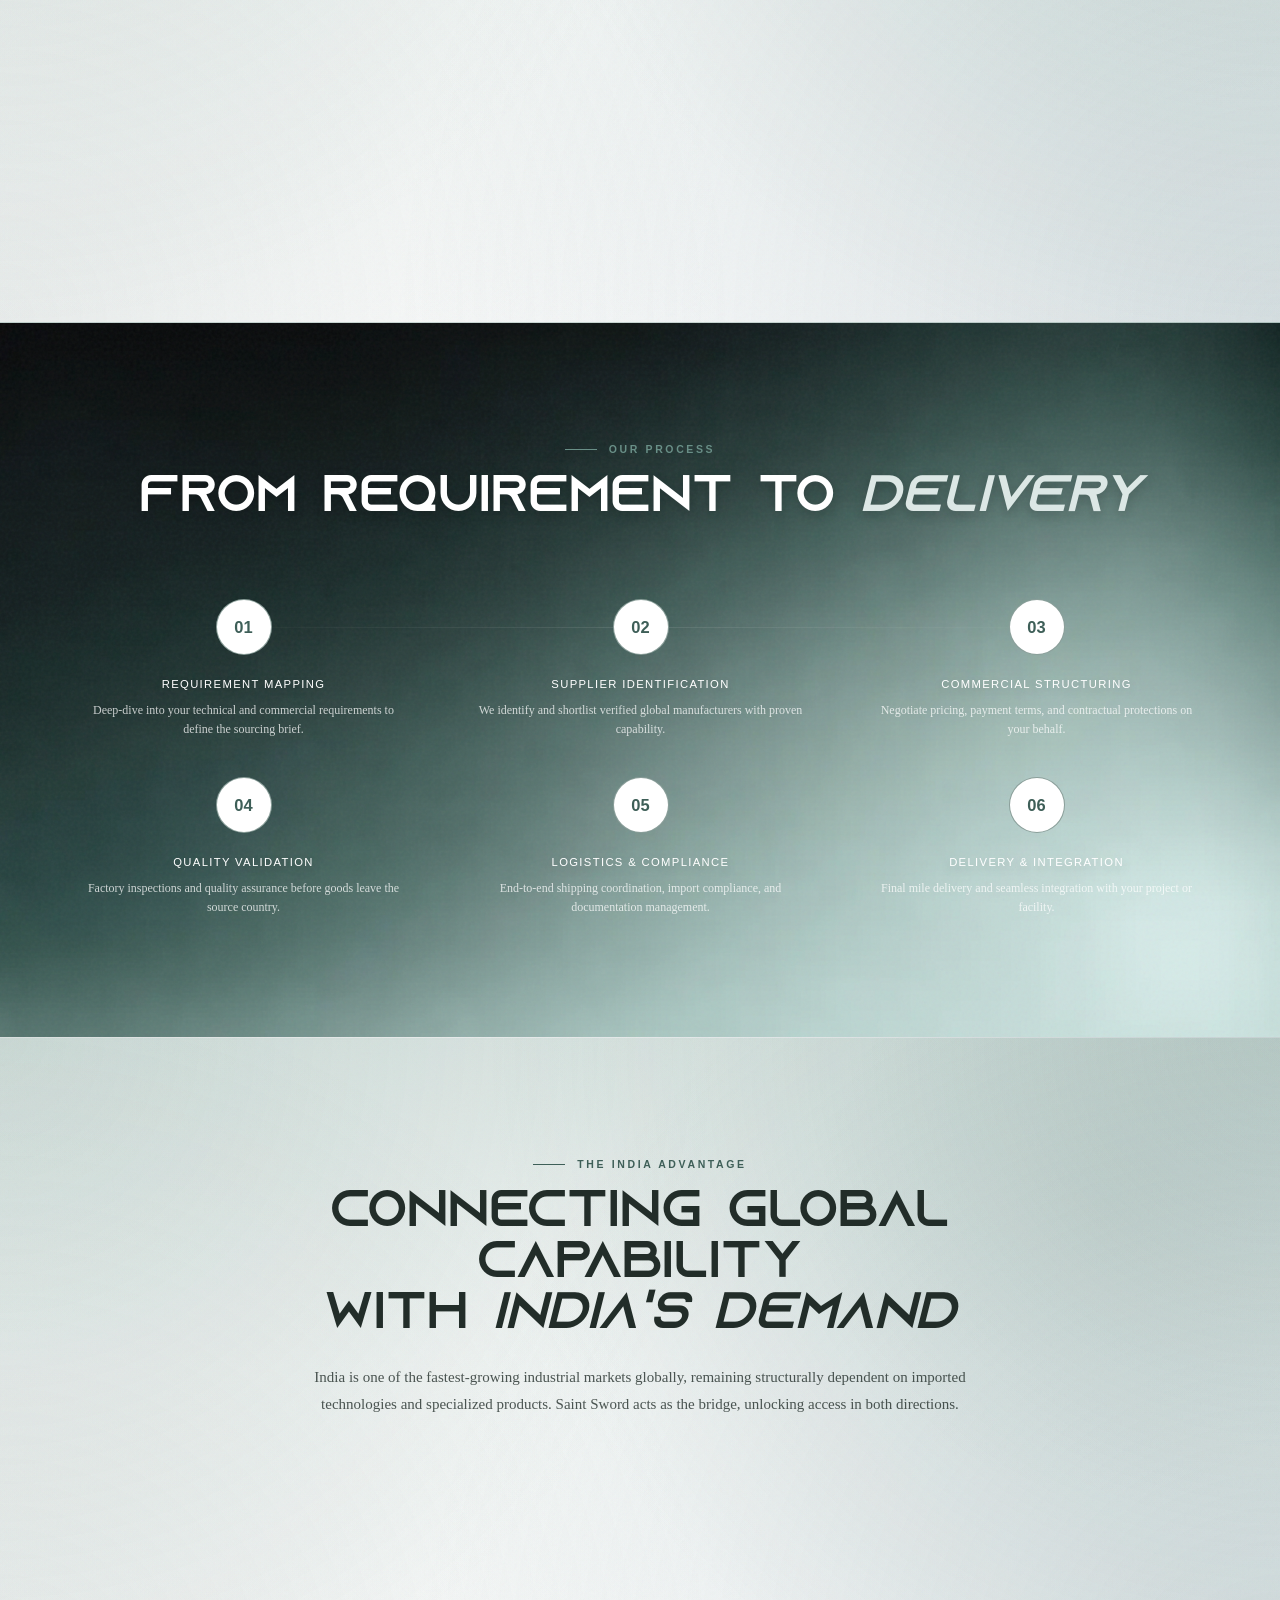
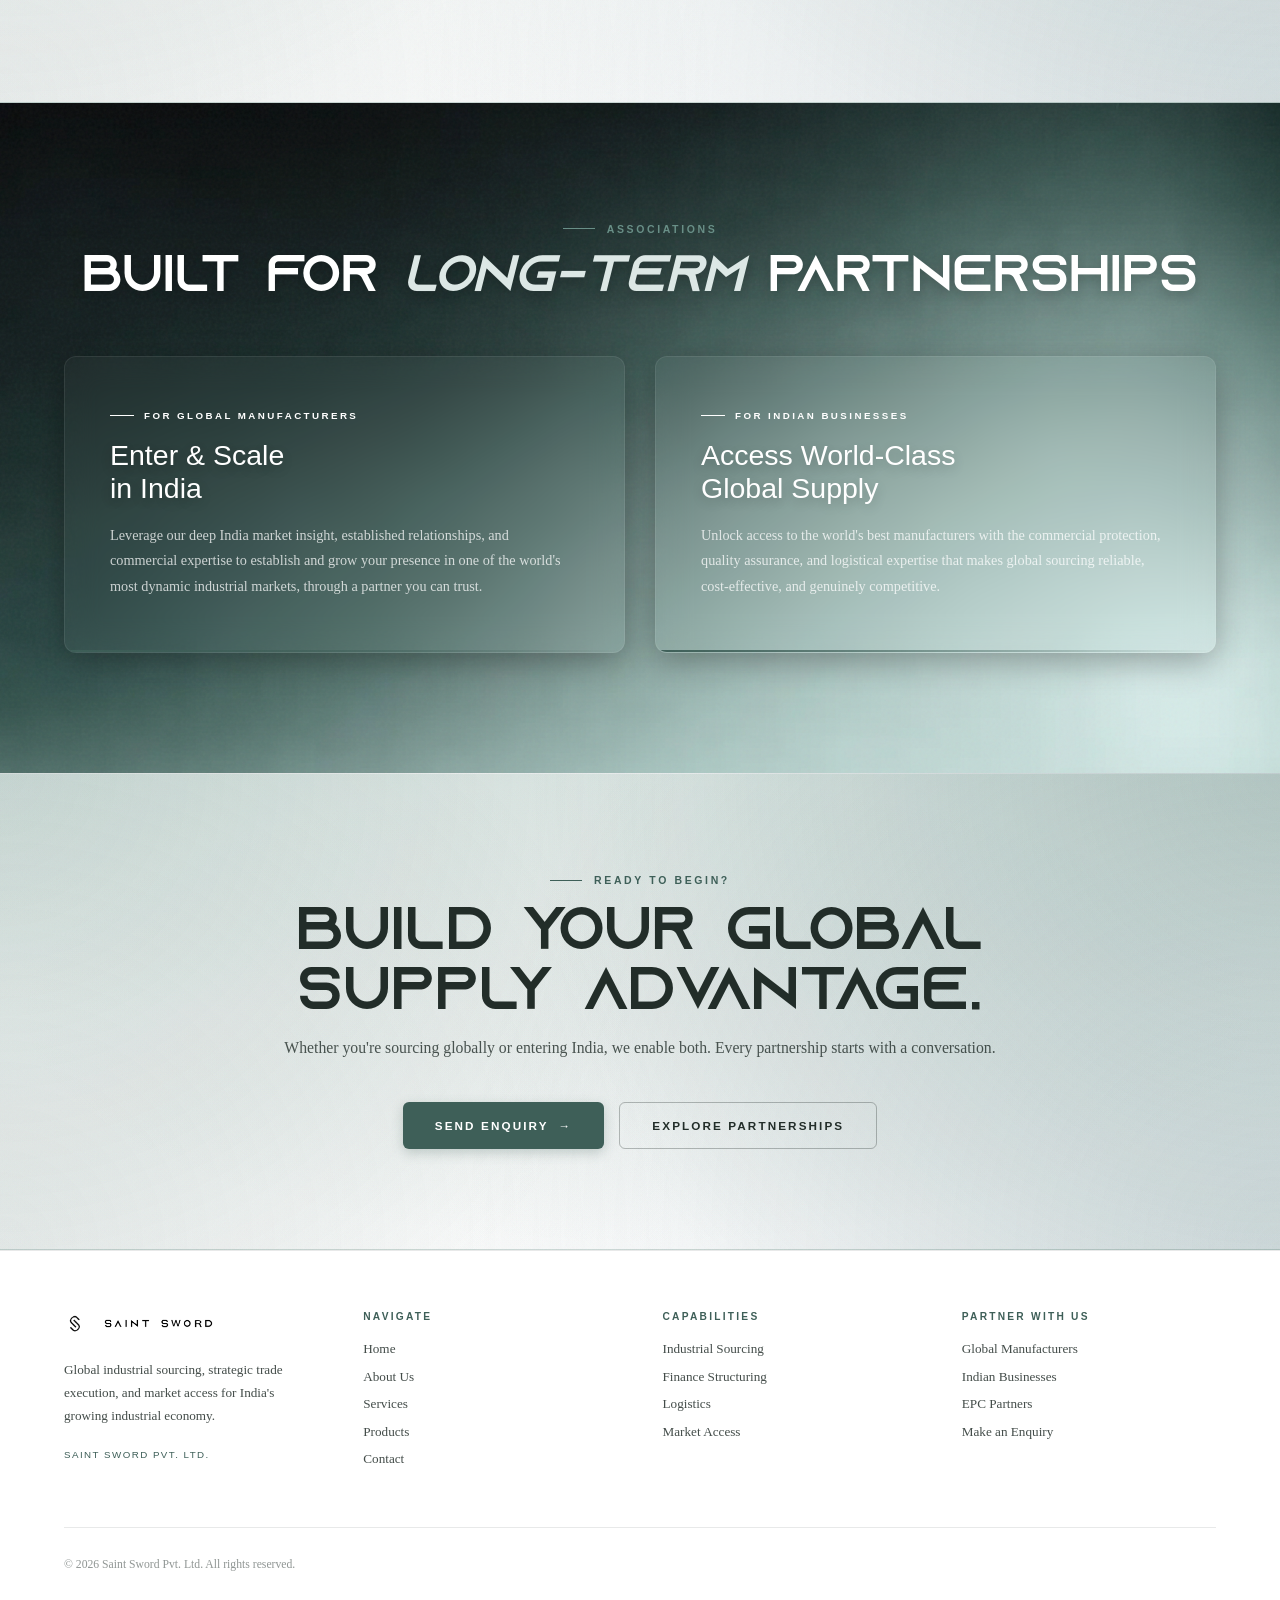
==== commit f99a25e2: "Fix: resolve jittery product accordion dropdown animation and prevent tag clicks from closing accord" ====
--- a/index.html
+++ b/index.html
@@ -656,8 +656,8 @@
               relationships, and sourcing discipline create measurable value.</p>
           </div>
 
-          <div class="product-category open" onclick="toggleCategory(this)">
-            <div class="product-cat-header">
+          <div class="product-category open">
+            <div class="product-cat-header" onclick="toggleCategory(this.parentNode)">
               <span class="product-cat-num">01</span>
               <div class="product-cat-title">
                 <h3>Industrial Equipment & Machinery</h3>
@@ -682,8 +682,8 @@
             </div>
           </div>
 
-          <div class="product-category" onclick="toggleCategory(this)">
-            <div class="product-cat-header">
+          <div class="product-category">
+            <div class="product-cat-header" onclick="toggleCategory(this.parentNode)">
               <span class="product-cat-num">02</span>
               <div class="product-cat-title">
                 <h3>Emission Control & Environmental Systems</h3>
@@ -709,8 +709,8 @@
             </div>
           </div>
 
-          <div class="product-category" onclick="toggleCategory(this)">
-            <div class="product-cat-header">
+          <div class="product-category">
+            <div class="product-cat-header" onclick="toggleCategory(this.parentNode)">
               <span class="product-cat-num">03</span>
               <div class="product-cat-title">
                 <h3>Specialty Chemicals & Materials</h3>
@@ -734,8 +734,8 @@
             </div>
           </div>
 
-          <div class="product-category" onclick="toggleCategory(this)">
-            <div class="product-cat-header">
+          <div class="product-category">
+            <div class="product-cat-header" onclick="toggleCategory(this.parentNode)">
               <span class="product-cat-num">04</span>
               <div class="product-cat-title">
                 <h3>Process & Infrastructure Components</h3>
--- a/css/style.css
+++ b/css/style.css
@@ -1754,8 +1754,9 @@
 .product-cat-body {
   max-height: 0;
   overflow: hidden;
-  transition: max-height 0.3s ease, border-color 0.25s ease;
+  transition: max-height 0.4s cubic-bezier(0.16, 1, 0.3, 1), border-color 0.25s ease, background-color 0.25s ease;
   border-top: 1px solid transparent;
+  will-change: max-height;
 }
 
 .product-category.open .product-cat-body {
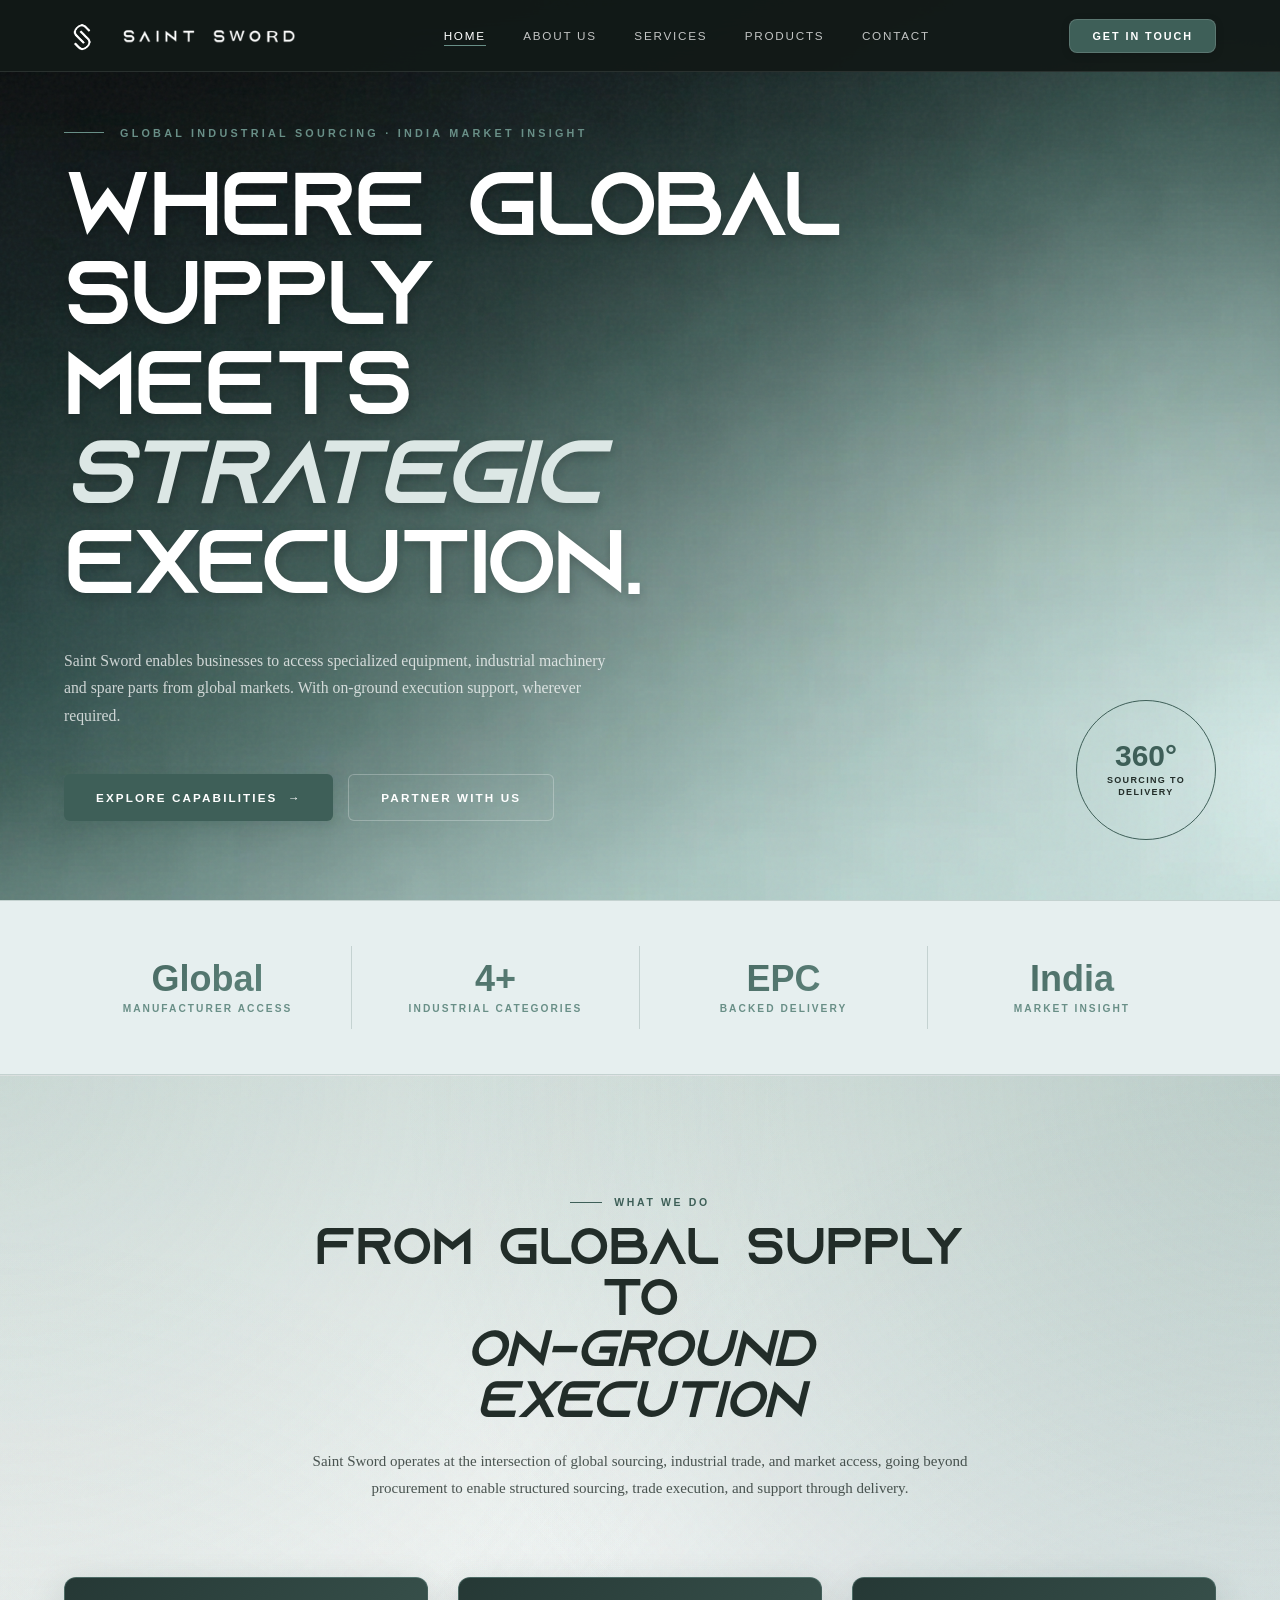
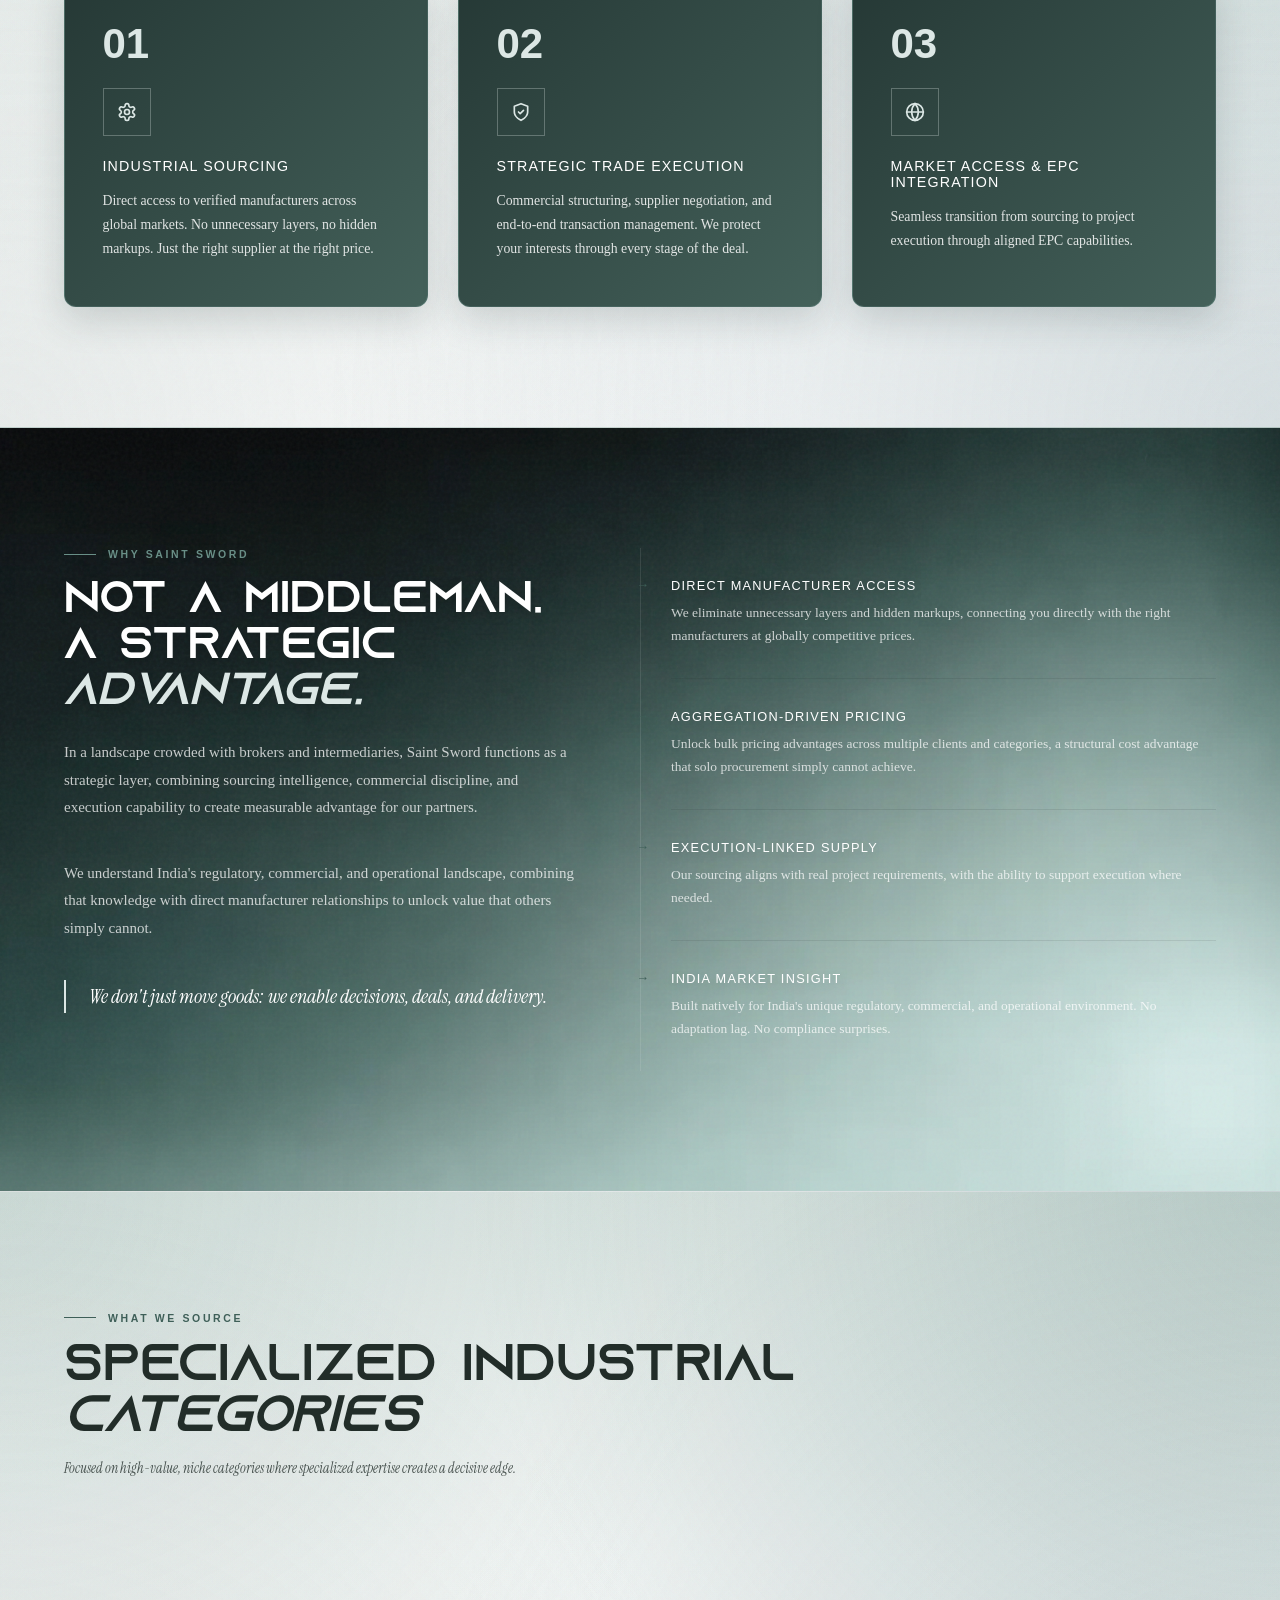
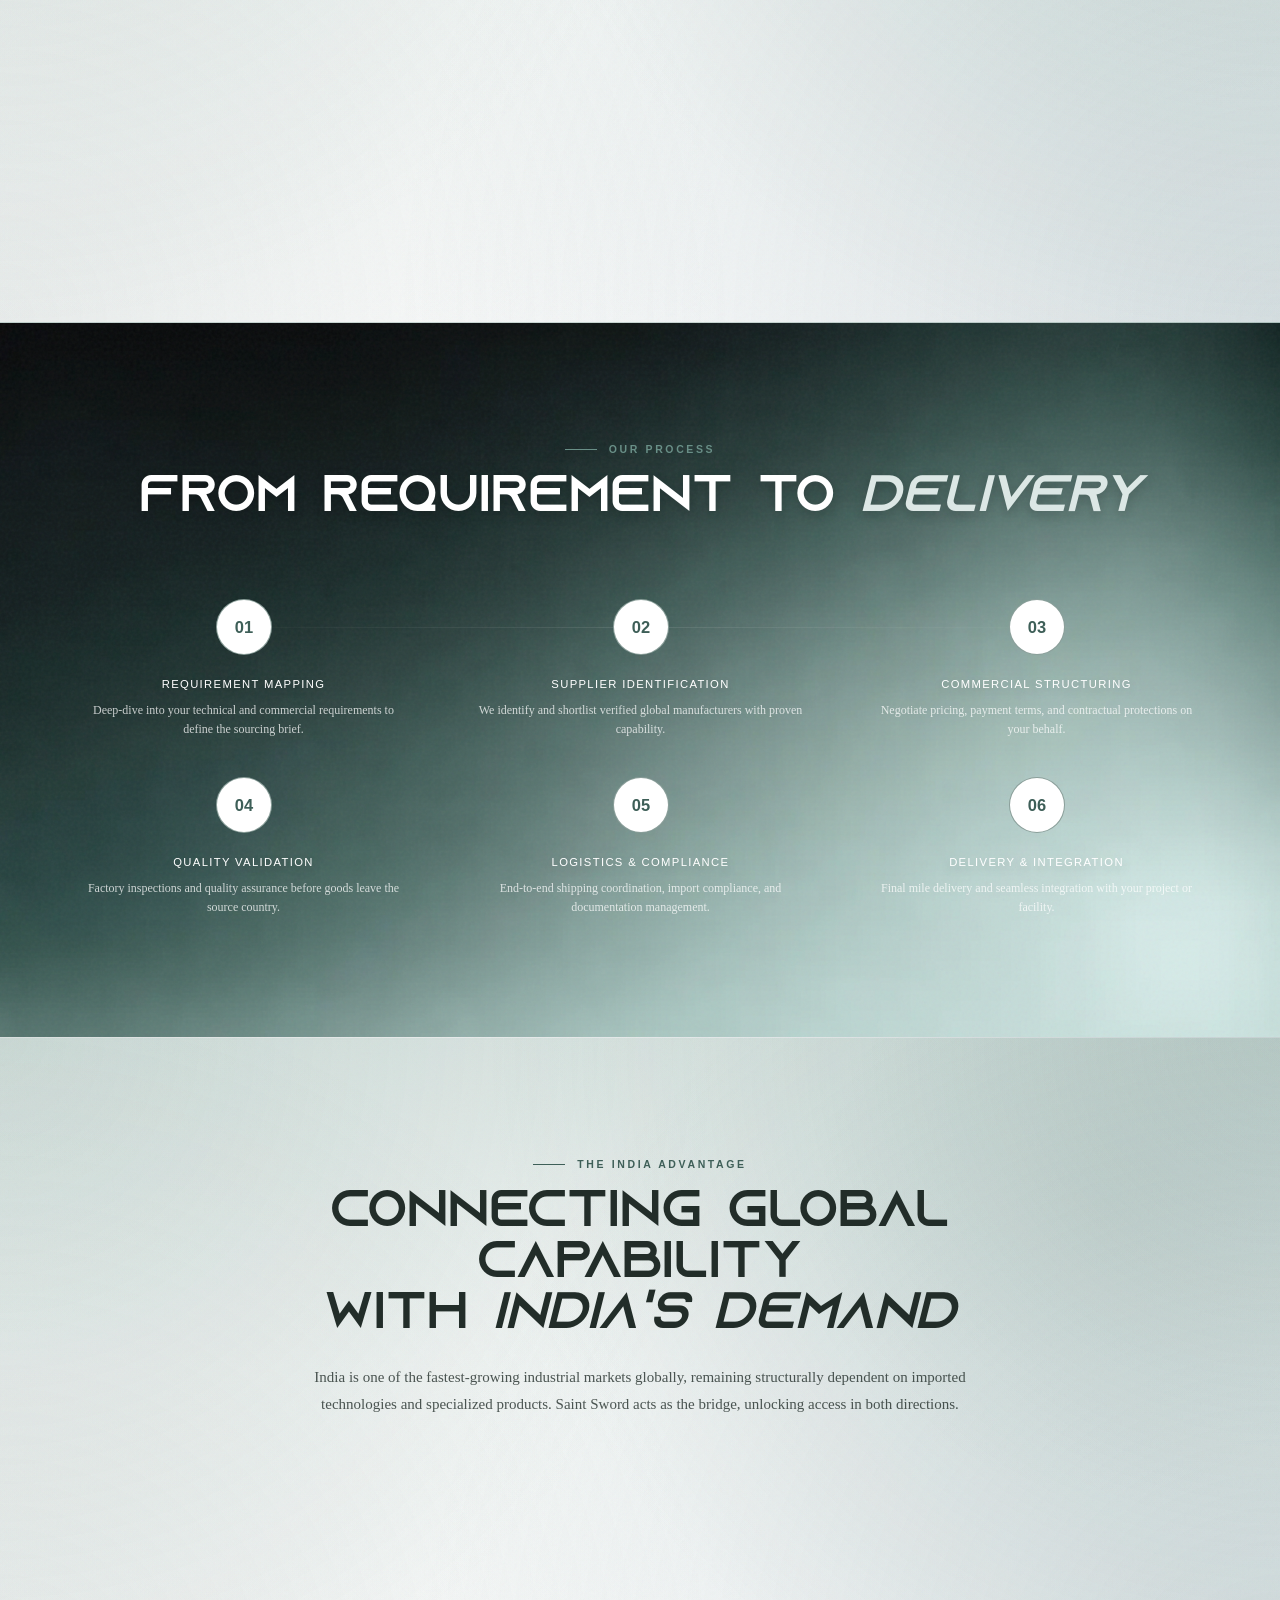
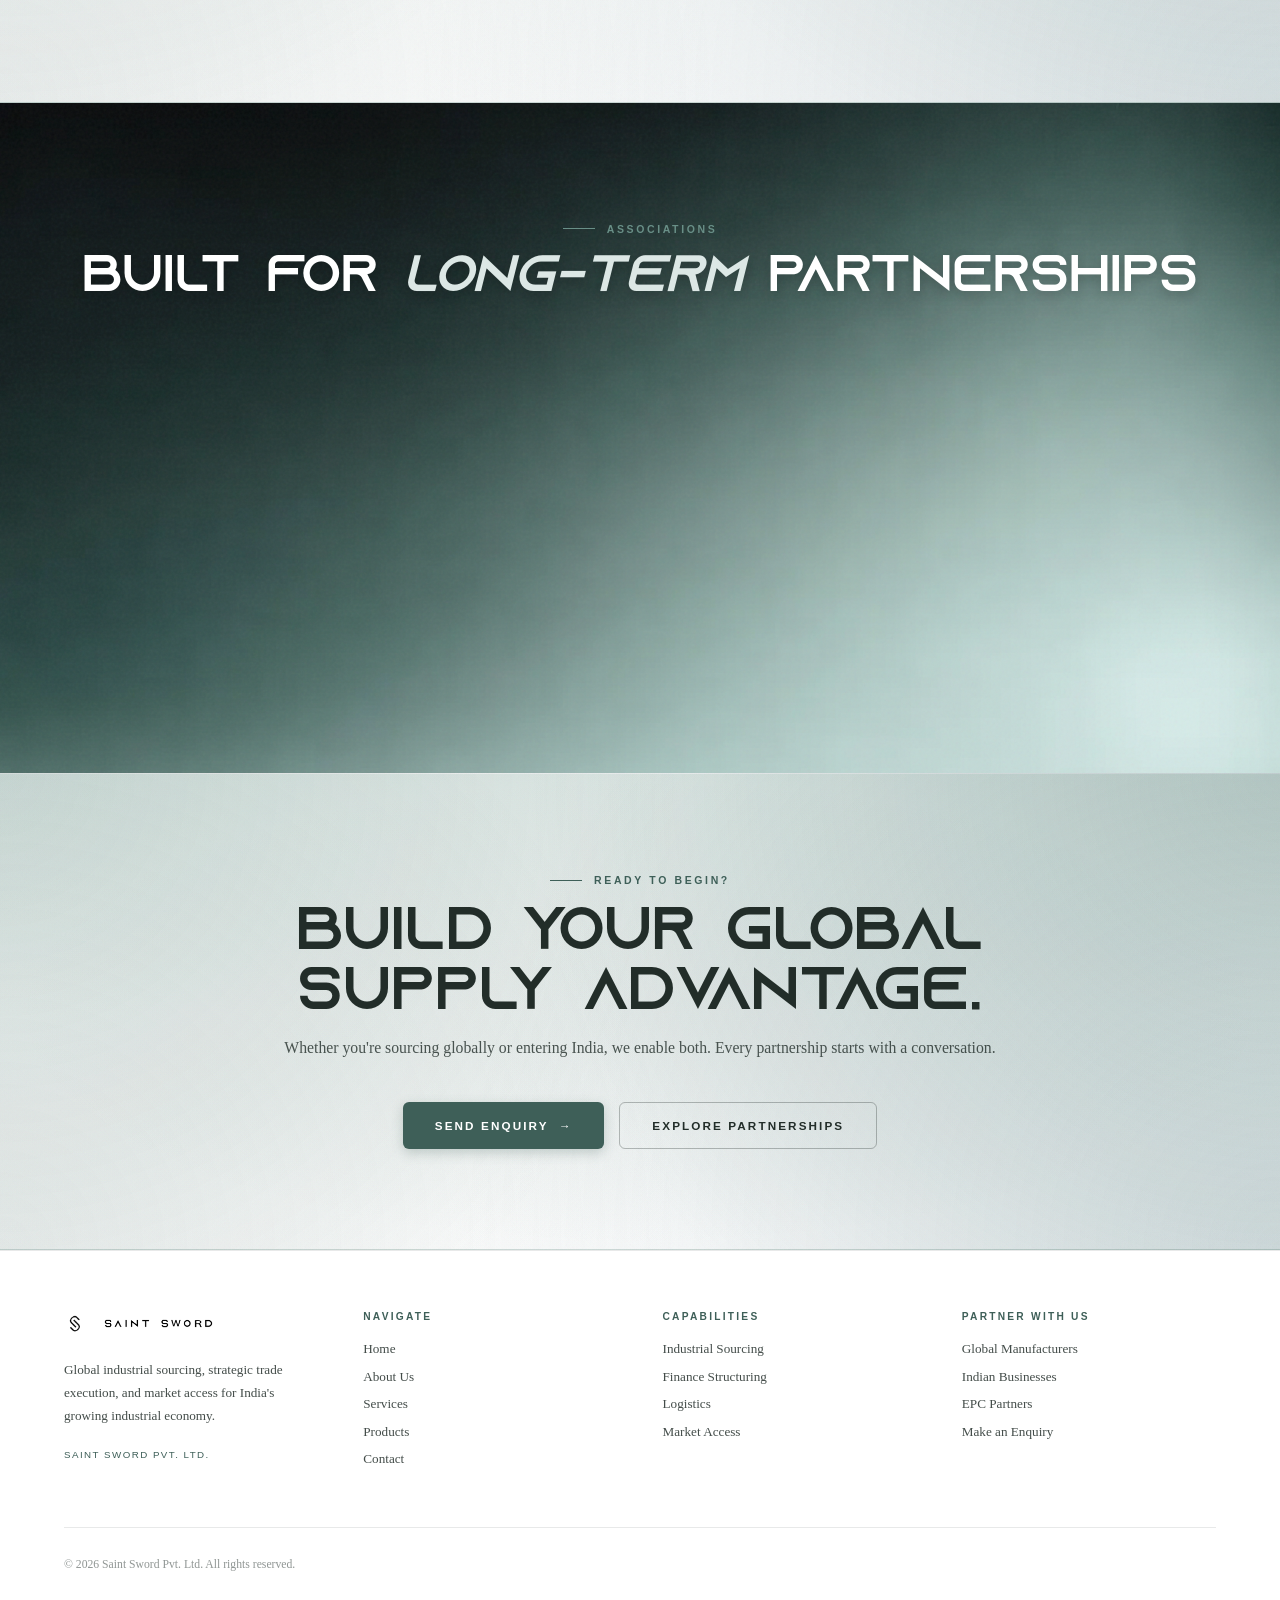
==== commit 6ff5fad3: "Update Formspree endpoint in contact form" ====
--- a/index.html
+++ b/index.html
@@ -350,7 +350,8 @@
           <div class="label" style="justify-content:center">Associations</div>
           <h2>Built for <em>Long-Term</em> Partnerships</h2>
           <div class="partner-cards">
-            <div class="partner-card" onclick="showPage('contact', null, 'India Market Entry (Global Manufacturers)')" style="cursor: pointer;">
+            <div class="partner-card" onclick="showPage('contact', null, 'India Market Entry (Global Manufacturers)')"
+              style="cursor: pointer;">
               <div class="partner-type">For Global Manufacturers</div>
               <h3>Enter & Scale<br>in India</h3>
               <p>Leverage our deep India market insight, established relationships, and commercial expertise to
@@ -358,7 +359,8 @@
                 and grow your presence in one of the world's most dynamic industrial markets, through a partner you can
                 trust.</p>
             </div>
-            <div class="partner-card" onclick="showPage('contact', null, 'Industrial Sourcing Requirement')" style="cursor: pointer;">
+            <div class="partner-card" onclick="showPage('contact', null, 'Industrial Sourcing Requirement')"
+              style="cursor: pointer;">
               <div class="partner-type">For Indian Businesses</div>
               <h3>Access World-Class<br>Global Supply</h3>
               <p>Unlock access to the world's best manufacturers with the commercial protection, quality assurance, and
@@ -844,7 +846,8 @@
 
           <div class="contact-form-wrap">
             <h3>Send an Enquiry</h3>
-            <form id="contactForm" action="https://formspree.io/f/xykolwqo" method="POST">
+            <form id="contactForm" action="https://formspree.io/f/xykojfkdjfkdjfkdjfdkjfdkfjkdjfdjffjkdfjfkdjfkdjlwqo"
+              method="POST">
               <div class="form-row">
                 <div class="form-group">
                   <label>Your Name <span style="color: var(--gold)">*</span></label>
@@ -947,10 +950,15 @@
       <div class="footer-col">
         <h5>Partner With Us</h5>
         <ul>
-          <li><a href="javascript:void(0)" onclick="showPage('contact', null, 'India Market Entry (Global Manufacturers)')">Global Manufacturers</a></li>
-          <li><a href="javascript:void(0)" onclick="showPage('contact', null, 'Industrial Sourcing Requirement')">Indian Businesses</a></li>
-          <li><a href="javascript:void(0)" onclick="showPage('contact', null, 'Partnership Exploration')">EPC Partners</a></li>
-          <li><a href="javascript:void(0)" onclick="showPage('contact', null, 'Industrial Sourcing Requirement')">Make an Enquiry</a></li>
+          <li><a href="javascript:void(0)"
+              onclick="showPage('contact', null, 'India Market Entry (Global Manufacturers)')">Global Manufacturers</a>
+          </li>
+          <li><a href="javascript:void(0)" onclick="showPage('contact', null, 'Industrial Sourcing Requirement')">Indian
+              Businesses</a></li>
+          <li><a href="javascript:void(0)" onclick="showPage('contact', null, 'Partnership Exploration')">EPC
+              Partners</a></li>
+          <li><a href="javascript:void(0)" onclick="showPage('contact', null, 'Industrial Sourcing Requirement')">Make
+              an Enquiry</a></li>
         </ul>
       </div>
     </div>
--- a/css/style.css
+++ b/css/style.css
@@ -31,10 +31,14 @@
 
 html {
   scroll-behavior: smooth;
-  font-size: 16px;
+  font-size: 13px;
   overflow-x: hidden;
   /* Prevent text size adjustment on orientation change in mobile browsers */
   -webkit-text-size-adjust: 100%;
+}
+
+@media (min-width: 1800px) {
+  html { font-size: 14px; }
 }
 
 body {
@@ -98,7 +102,7 @@
   display: block;
   opacity: 1;
   content-visibility: visible;
-  animation: pageFadeIn 0.6s ease-in-out forwards;
+  animation: pageFadeIn 0.4s cubic-bezier(0.16, 1, 0.3, 1) forwards;
 }
 
 /* ─── NAV ─── */
@@ -641,10 +645,11 @@
 @keyframes pageFadeIn {
   from {
     opacity: 0;
-  }
-
+    transform: translateY(10px);
+  }
   to {
     opacity: 1;
+    transform: translateY(0);
   }
 }
 
@@ -1692,11 +1697,12 @@
   gap: 2rem;
   padding: 2.5rem;
   cursor: pointer;
-  transition: background 0.3s;
+  user-select: none;
+  -webkit-tap-highlight-color: transparent;
 }
 
 .product-cat-header:hover {
-  background: rgba(34, 45, 41, 0.02);
+  background: rgba(34, 45, 41, 0.04);
 }
 
 .product-cat-num {
@@ -1752,31 +1758,50 @@
 }
 
 .product-cat-body {
-  max-height: 0;
+  display: grid;
+  grid-template-rows: 0fr;
   overflow: hidden;
-  transition: max-height 0.4s cubic-bezier(0.16, 1, 0.3, 1), border-color 0.25s ease, background-color 0.25s ease;
   border-top: 1px solid transparent;
-  will-change: max-height;
+  transition:
+    grid-template-rows 0.38s cubic-bezier(0.16, 1, 0.3, 1),
+    border-color 0.38s ease,
+    background-color 0.38s ease;
+  will-change: grid-template-rows;
 }
 
 .product-category.open .product-cat-body {
+  grid-template-rows: 1fr;
   border-top-color: var(--border-light);
   background-color: var(--white);
-  /* #222D29 - Dark green-black from the palette */
+}
+
+/* GPU-composited animation on the inner wrapper only */
+.product-tags-wrapper {
+  min-height: 0;
+  transform: translateY(-8px);
+  opacity: 0;
+  transition:
+    transform 0.38s cubic-bezier(0.16, 1, 0.3, 1),
+    opacity 0.3s ease;
+  will-change: transform, opacity;
+}
+
+.product-category.open .product-tags-wrapper {
+  transform: translateY(0);
+  opacity: 1;
 }
 
 .product-category {
   border: 1px solid var(--border-light);
   margin-bottom: 2px;
   overflow: hidden;
+  contain: layout style;
   transition: border-color 0.25s ease, box-shadow 0.25s ease;
 }
 
 .product-category.open {
   border-color: var(--gold);
-  /* Highlight open card border */
   box-shadow: 0 10px 25px rgba(34, 45, 41, 0.05);
-  /* Professional elevation */
 }
 
 .product-tags {
@@ -3436,3 +3461,202 @@
   box-shadow: 0 4px 12px rgba(105, 143, 135, 0.12);
 }
 
+/* ══════════════════════════════════════════
+   MICRO-INTERACTIONS — GLOBAL POLISH
+══════════════════════════════════════════ */
+
+/* ─── Partner cards: lift + edge glow ─── */
+.partner-card {
+  transition: border-color 0.35s ease, box-shadow 0.35s ease, transform 0.35s cubic-bezier(0.16, 1, 0.3, 1) !important;
+}
+.partner-card:hover {
+  transform: translateY(-5px);
+  box-shadow: 0 16px 40px rgba(62, 95, 88, 0.18);
+  border-color: rgba(105, 143, 135, 0.5) !important;
+}
+
+/* ─── Source cards: lift + icon pop ─── */
+.source-card {
+  transition: background 0.3s ease, border-color 0.3s ease, transform 0.35s cubic-bezier(0.16, 1, 0.3, 1), box-shadow 0.35s ease !important;
+}
+.source-card:hover {
+  transform: translateY(-4px);
+  box-shadow: 0 12px 32px rgba(62, 95, 88, 0.12);
+}
+.source-card .source-icon {
+  display: inline-block;
+  transition: transform 0.35s cubic-bezier(0.16, 1, 0.3, 1);
+  will-change: transform;
+}
+.source-card:hover .source-icon {
+  transform: scale(1.2) rotate(-6deg);
+}
+
+/* ─── Process steps: bubble scale + color fill ─── */
+.step-num {
+  transition: background 0.3s ease, border-color 0.3s ease, transform 0.35s cubic-bezier(0.16, 1, 0.3, 1), color 0.3s ease, box-shadow 0.35s ease !important;
+  will-change: transform;
+}
+.process-step:hover .step-num {
+  transform: scale(1.12);
+  box-shadow: 0 8px 24px rgba(62, 95, 88, 0.3);
+}
+.process-step h4 {
+  transition: color 0.3s ease;
+}
+.process-step:hover h4 {
+  color: var(--gold-light);
+}
+
+/* ─── Pillar cards: deeper box-shadow on hover ─── */
+.pillar-card {
+  transition: border-color 0.35s ease, transform 0.35s cubic-bezier(0.16, 1, 0.3, 1), box-shadow 0.35s ease !important;
+}
+.pillar-card:hover {
+  box-shadow: 0 20px 48px rgba(34, 45, 41, 0.25);
+}
+.pillar-icon {
+  transition: border-color 0.3s ease, color 0.3s ease, transform 0.35s cubic-bezier(0.16, 1, 0.3, 1), background 0.3s ease;
+  will-change: transform;
+}
+.pillar-card:hover .pillar-icon {
+  transform: scale(1.1);
+  border-color: var(--gold);
+  background: rgba(62, 95, 88, 0.12);
+}
+
+/* ─── Form inputs: focus glow ring + box-shadow ─── */
+.form-group input,
+.form-group select,
+.form-group textarea {
+  transition: border-color 0.25s ease, box-shadow 0.25s ease, background 0.25s ease !important;
+}
+.form-group input:focus,
+.form-group select:focus,
+.form-group textarea:focus {
+  box-shadow: 0 0 0 3px rgba(62, 95, 88, 0.2);
+  background: rgba(34, 45, 41, 0.07) !important;
+}
+
+/* ─── Form labels: float up on focus ─── */
+.form-group label {
+  transition: color 0.25s ease, letter-spacing 0.25s ease;
+}
+.form-group:focus-within label {
+  color: var(--gold-light);
+  letter-spacing: 0.18em;
+}
+
+/* ─── Form submit: shimmer sweep on hover ─── */
+.form-submit {
+  position: relative;
+  overflow: hidden;
+  transition: background 0.3s ease, transform 0.25s cubic-bezier(0.16, 1, 0.3, 1), box-shadow 0.3s ease !important;
+}
+.form-submit::after {
+  content: '';
+  position: absolute;
+  inset: 0;
+  background: linear-gradient(105deg, transparent 40%, rgba(255,255,255,0.15) 50%, transparent 60%);
+  transform: translateX(-100%);
+  transition: transform 0s;
+}
+.form-submit:hover {
+  transform: translateY(-2px);
+  box-shadow: 0 8px 24px rgba(62, 95, 88, 0.35);
+}
+.form-submit:hover::after {
+  transform: translateX(100%);
+  transition: transform 0.5s ease;
+}
+.form-submit:active {
+  transform: scale(0.98) translateY(0);
+}
+
+/* ─── Footer links: underline sweep ─── */
+footer a {
+  position: relative;
+  display: inline-block;
+}
+footer a::after {
+  content: '';
+  position: absolute;
+  bottom: -1px;
+  left: 0;
+  width: 0;
+  height: 1px;
+  background: var(--gold-light);
+  transition: width 0.3s cubic-bezier(0.16, 1, 0.3, 1);
+}
+footer a:hover::after {
+  width: 100%;
+}
+
+/* ─── Stat cards: subtle lift ─── */
+.stat {
+  transition: transform 0.35s cubic-bezier(0.16, 1, 0.3, 1);
+  will-change: transform;
+}
+.stat:hover {
+  transform: translateY(-3px);
+}
+
+/* ─── Why-feature rows: left arrow nudge on hover ─── */
+.why-feature {
+  transition: padding-left 0.3s cubic-bezier(0.16, 1, 0.3, 1);
+}
+.why-feature:hover {
+  padding-left: 0.5rem;
+}
+.why-feature::before {
+  transition: color 0.25s ease, transform 0.3s cubic-bezier(0.16, 1, 0.3, 1);
+}
+.why-feature:hover::before {
+  color: var(--gold-light);
+  transform: translateX(4px);
+}
+
+/* ─── Gold divider line: expand on section hover ─── */
+.gold-line {
+  transition: width 0.5s cubic-bezier(0.16, 1, 0.3, 1), opacity 0.3s ease;
+}
+section:hover .gold-line {
+  width: 90px;
+}
+
+/* ─── Nav logo: smooth opacity pop ─── */
+.nav-logo {
+  transition: opacity 0.2s ease;
+}
+.nav-logo:hover {
+  opacity: 0.85;
+}
+
+/* ─── Contact detail rows: full row slide on hover ─── */
+.contact-detail {
+  transition: transform 0.3s cubic-bezier(0.16, 1, 0.3, 1);
+  will-change: transform;
+}
+.contact-detail:hover {
+  transform: translateX(4px);
+}
+
+/* ─── Btn-primary: arrow nudge ─── */
+.btn-primary .btn-arrow,
+.btn-primary span:last-child {
+  display: inline-block;
+  transition: transform 0.3s cubic-bezier(0.16, 1, 0.3, 1);
+  will-change: transform;
+}
+.btn-primary:hover .btn-arrow,
+.btn-primary:hover span:last-child {
+  transform: translateX(4px);
+}
+
+/* ─── Mobile tap: remove flash, keep tactile ─── */
+* {
+  -webkit-tap-highlight-color: transparent;
+}
+button, a, [onclick] {
+  cursor: pointer;
+}
